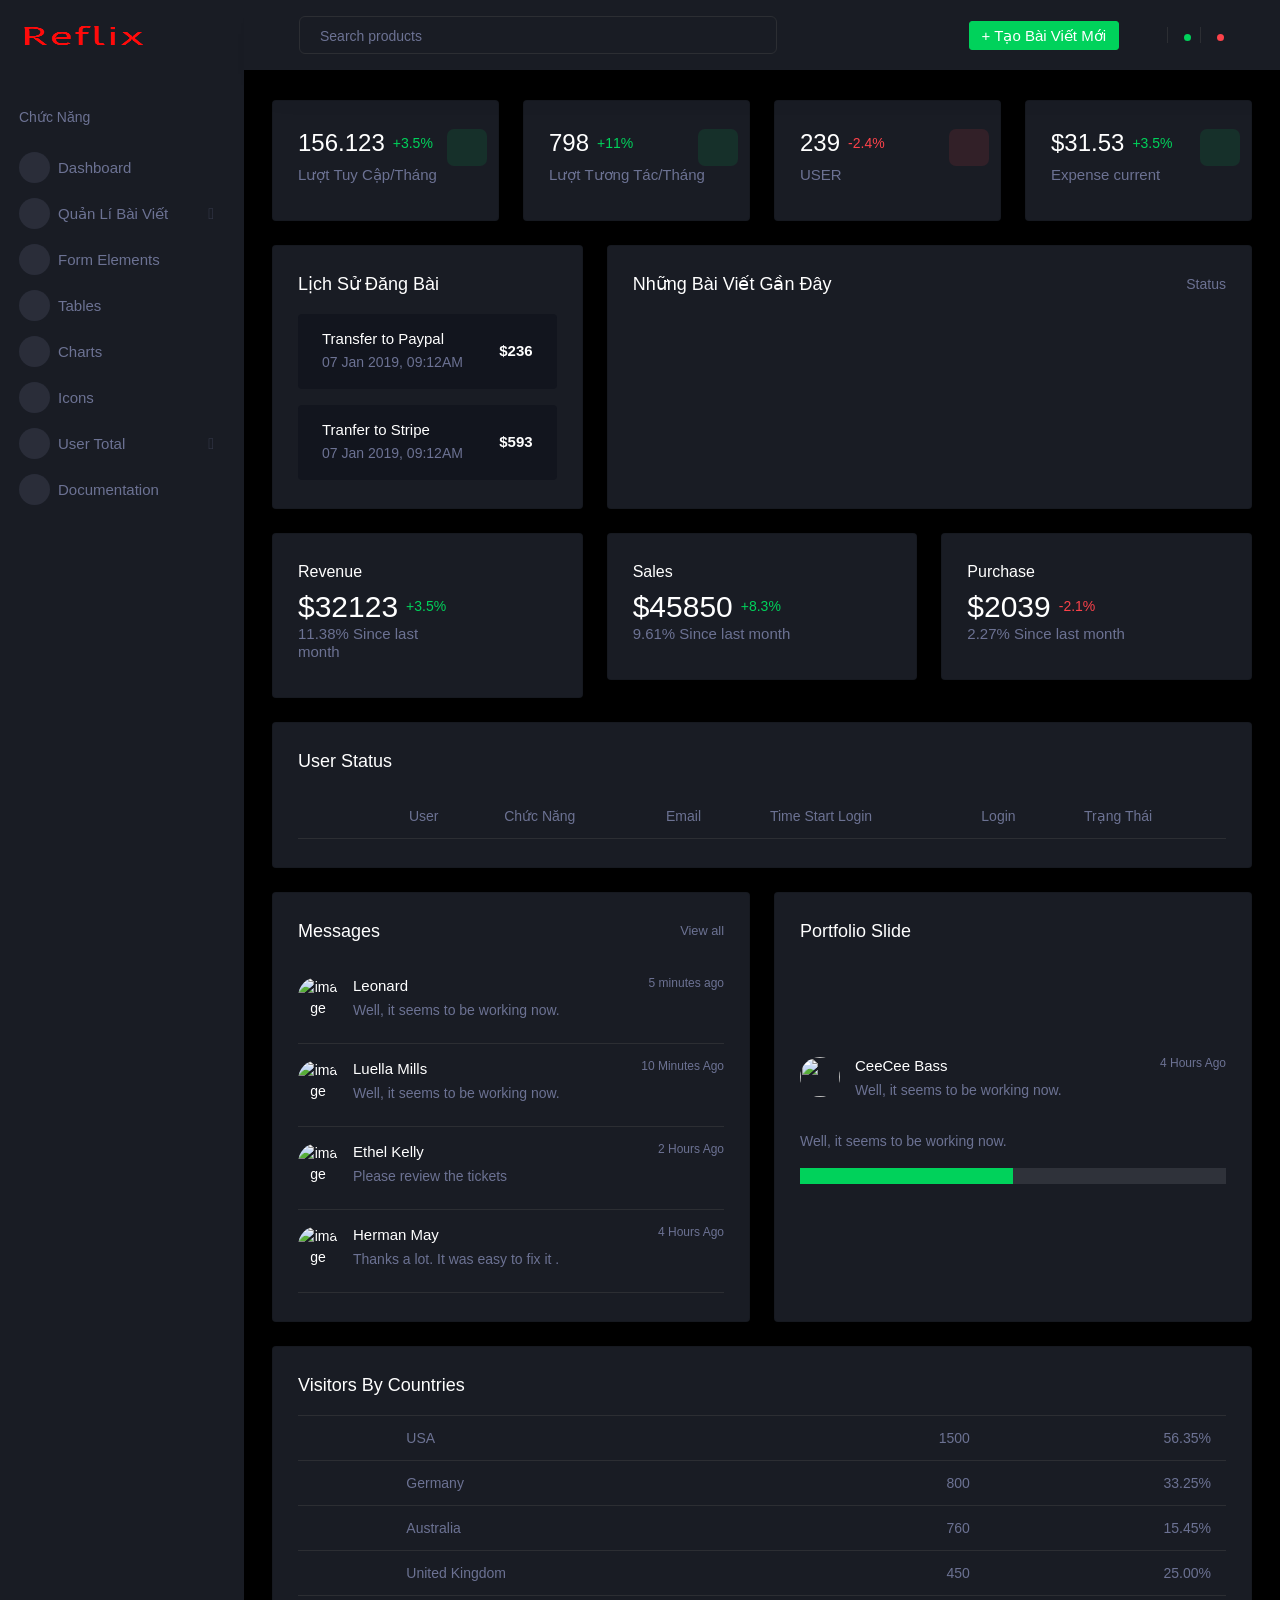
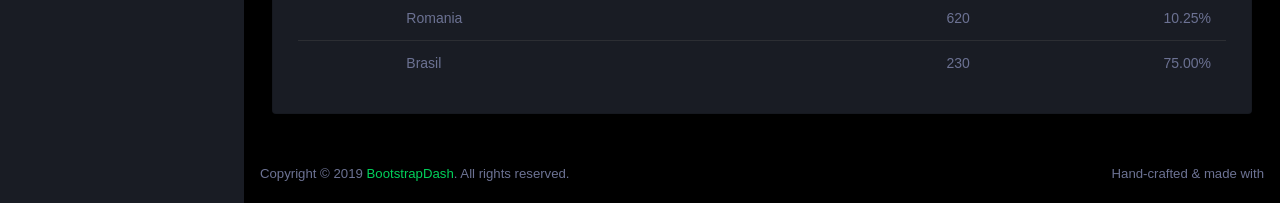
==== Dashbroad/admin/index.html @ 1ff30f7f "admin page" ====
<!DOCTYPE html>
<html lang="en">
  <head>
    <!-- Required meta tags -->
    <meta charset="utf-8">
    <meta name="viewport" content="width=device-width, initial-scale=1, shrink-to-fit=no">
    <title>Reflix Admin</title>
    <!-- plugins:css -->
    <!-- Plugin css for this page -->
    <link rel="stylesheet" href="https://cdnjs.cloudflare.com/ajax/libs/MaterialDesign-Webfont/5.6.55/css/materialdesignicons.min.css"  />
        <!-- CSS only -->
    <link rel="stylesheet" href="https://stackpath.bootstrapcdn.com/bootstrap/4.5.2/css/bootstrap.min.css" >

    <!-- JS, Popper.js, and jQuery -->
    <script src="https://code.jquery.com/jquery-3.5.1.slim.min.js" integrity="sha384-DfXdz2htPH0lsSSs5nCTpuj/zy4C+OGpamoFVy38MVBnE+IbbVYUew+OrCXaRkfj" crossorigin="anonymous"></script>
    <script src="https://cdn.jsdelivr.net/npm/popper.js@1.16.1/dist/umd/popper.min.js" ></script>
    <script src="https://stackpath.bootstrapcdn.com/bootstrap/4.5.2/js/bootstrap.min.js" ></script>
    <link rel="shortcut icon" type="image/png" href="/img/logo/movie-website-2055755-1733976.png">

    <!-- Layout styles -->
    <link rel="stylesheet" href="/Dashbroad/admin/style.css">
    <!-- End layout styles -->
  </head>
  <body>
    <div class="container-scroller">
      <!-- partial:partials/_sidebar.html -->
      <nav class="sidebar sidebar-offcanvas" id="sidebar">
        <div class="sidebar-brand-wrapper d-none d-lg-flex align-items-center justify-content-center fixed-top">
          <a class="sidebar-brand brand-logo" href="index.html"><img src="/img/logo/l.png" alt="logo" /></a>
          <a class="sidebar-brand brand-logo-mini" href="index.html"><img src="assets/images/logo-mini.svg" alt="logo" /></a>
        </div>
        <ul class="nav">
          <li class="nav-item profile">
            <div class="profile-desc">
              <div class="profile-pic">
              </div>
              <a href="#" id="profile-dropdown" data-toggle="dropdown"><i class="mdi mdi-dots-vertical"></i></a>
              <div class="dropdown-menu dropdown-menu-right sidebar-dropdown preview-list" aria-labelledby="profile-dropdown">
                <a href="#" class="dropdown-item preview-item">
                  <div class="preview-thumbnail">
                    <div class="preview-icon bg-dark rounded-circle">
                      <i class="mdi mdi-settings text-primary"></i>
                    </div>
                  </div>
                  <div class="preview-item-content">
                    <p class="preview-subject ellipsis mb-1 text-small">Account settings</p>
                  </div>
                </a>
                <div class="dropdown-divider"></div>
                <a href="#" class="dropdown-item preview-item">
                  <div class="preview-thumbnail">
                    <div class="preview-icon bg-dark rounded-circle">
                      <i class="mdi mdi-onepassword  text-info"></i>
                    </div>
                  </div>
                  <div class="preview-item-content">
                    <p class="preview-subject ellipsis mb-1 text-small">Change Password</p>
                  </div>
                </a>
                <div class="dropdown-divider"></div>
                <a href="#" class="dropdown-item preview-item">
                  <div class="preview-thumbnail">
                    <div class="preview-icon bg-dark rounded-circle">
                      <i class="mdi mdi-calendar-today text-success"></i>
                    </div>
                  </div>
                  <div class="preview-item-content">
                    <p class="preview-subject ellipsis mb-1 text-small">To-do list</p>
                  </div>
                </a>
              </div>
            </div>
          </li>
          <li class="nav-item nav-category">
            <span class="nav-link">Chức Năng</span>
          </li>
          <li class="nav-item menu-items">
            <a class="nav-link" href="index.html">
              <span class="menu-icon">
                <i class="mdi mdi-speedometer"></i>
              </span>
              <span class="menu-title">Dashboard</span>
            </a>
          </li>
          <li class="nav-item menu-items">
            <a class="nav-link" data-toggle="collapse" href="#ui-basic" aria-expanded="false" aria-controls="ui-basic">
              <span class="menu-icon">
                <i class="mdi mdi-playlist-play"></i>
              </span>
              <span class="menu-title">Quản Lí Bài Viết</span>
              <i class="menu-arrow"></i>
            </a>
            <div class="collapse" id="ui-basic">
              <ul class="nav flex-column sub-menu">
                <li class="nav-item"> <a class="nav-link" href="pages/ui-features/buttons.html">Tổng Hợp</a></li>
                <li class="nav-item"> <a class="nav-link" href="pages/ui-features/dropdowns.html">Thêm Bài Viết</a></li>
                <li class="nav-item"> <a class="nav-link" href="pages/ui-features/typography.html">Chỉnh Sửa / Delete</a></li>
              </ul>
            </div>
          </li>
          <li class="nav-item menu-items">
            <a class="nav-link" href="pages/forms/basic_elements.html">
              <span class="menu-icon">
                <i class="mdi mdi-playlist-play"></i>
              </span>
              <span class="menu-title">Form Elements</span>
            </a>
          </li>
          <li class="nav-item menu-items">
            <a class="nav-link" href="pages/tables/basic-table.html">
              <span class="menu-icon">
                <i class="mdi mdi-table-large"></i>
              </span>
              <span class="menu-title">Tables</span>
            </a>
          </li>
          <li class="nav-item menu-items">
            <a class="nav-link" href="pages/charts/chartjs.html">
              <span class="menu-icon">
                <i class="mdi mdi-chart-bar"></i>
              </span>
              <span class="menu-title">Charts</span>
            </a>
          </li>
          <li class="nav-item menu-items">
            <a class="nav-link" href="pages/icons/mdi.html">
              <span class="menu-icon">
                <i class="mdi mdi-contacts"></i>
              </span>
              <span class="menu-title">Icons</span>
            </a>
          </li>
          <li class="nav-item menu-items">
            <a class="nav-link" data-toggle="collapse" href="#auth" aria-expanded="false" aria-controls="auth">
              <span class="menu-icon">
                <i class="mdi mdi-security"></i>
              </span>
              <span class="menu-title">User Total</span>
              <i class="menu-arrow"></i>
            </a>
            <div class="collapse" id="auth">
              <ul class="nav flex-column sub-menu">
                <li class="nav-item"> <a class="nav-link" href="pages/samples/blank-page.html"> Blank Page </a></li>
                <li class="nav-item"> <a class="nav-link" href="pages/samples/error-404.html"> 404 </a></li>
                <li class="nav-item"> <a class="nav-link" href="pages/samples/error-500.html"> 500 </a></li>
                <li class="nav-item"> <a class="nav-link" href="pages/samples/login.html"> Login </a></li>
                <li class="nav-item"> <a class="nav-link" href="pages/samples/register.html"> Register </a></li>
              </ul>
            </div>
          </li>
          <li class="nav-item menu-items">
            <a class="nav-link" href="http://www.bootstrapdash.com/demo/corona-free/jquery/documentation/documentation.html">
              <span class="menu-icon">
                <i class="mdi mdi-file-document-box"></i>
              </span>
              <span class="menu-title">Documentation</span>
            </a>
          </li>
        </ul>
      </nav>
      <!-- partial -->
      <div class="container-fluid page-body-wrapper">
        <!-- partial:partials/_navbar.html -->
        <nav class="navbar p-0 fixed-top d-flex flex-row">
          <div class="navbar-brand-wrapper d-flex d-lg-none align-items-center justify-content-center">
            <a class="navbar-brand brand-logo-mini" href="index.html"><img src="assets/images/logo-mini.svg" alt="logo" /></a>
          </div>
          <div class="navbar-menu-wrapper flex-grow d-flex align-items-stretch">
            <button class="navbar-toggler navbar-toggler align-self-center" type="button" data-toggle="minimize">
              <span class="mdi mdi-menu"></span>
            </button>
            <ul class="navbar-nav w-100">
              <li class="nav-item w-100">
                <form class="nav-link mt-2 mt-md-0 d-none d-lg-flex search">
                  <input type="text" class="form-control" placeholder="Search products">
                </form>
              </li>
            </ul>
            <ul class="navbar-nav navbar-nav-right">
              <li class="nav-item dropdown d-none d-lg-block">
                <a class="nav-link btn btn-success create-new-button" id="createbuttonDropdown" data-toggle="dropdown" aria-expanded="false" href="#">+ Tạo Bài Viết Mới</a>
                <div class="dropdown-menu dropdown-menu-right navbar-dropdown preview-list" aria-labelledby="createbuttonDropdown">
                  <h6 class="p-3 mb-0">Projects</h6>
                  <div class="dropdown-divider"></div>
                  <a class="dropdown-item preview-item">
                    <div class="preview-thumbnail">
                      <div class="preview-icon bg-dark rounded-circle">
                        <i class="mdi mdi-file-outline text-primary"></i>
                      </div>
                    </div>
                    <div class="preview-item-content">
                      <p class="preview-subject ellipsis mb-1">Software Development</p>
                    </div>
                  </a>
                  <div class="dropdown-divider"></div>
                  <a class="dropdown-item preview-item">
                    <div class="preview-thumbnail">
                      <div class="preview-icon bg-dark rounded-circle">
                        <i class="mdi mdi-web text-info"></i>
                      </div>
                    </div>
                    <div class="preview-item-content">
                      <p class="preview-subject ellipsis mb-1">UI Development</p>
                    </div>
                  </a>
                  <div class="dropdown-divider"></div>
                  <a class="dropdown-item preview-item">
                    <div class="preview-thumbnail">
                      <div class="preview-icon bg-dark rounded-circle">
                        <i class="mdi mdi-layers text-danger"></i>
                      </div>
                    </div>
                    <div class="preview-item-content">
                      <p class="preview-subject ellipsis mb-1">Software Testing</p>
                    </div>
                  </a>
                  <div class="dropdown-divider"></div>
                  <p class="p-3 mb-0 text-center">See all projects</p>
                </div>
              </li>
              <li class="nav-item nav-settings d-none d-lg-block">
                <a class="nav-link" href="#">
                  <i class="mdi mdi-view-grid"></i>
                </a>
              </li>
              <li class="nav-item dropdown border-left">
                <a class="nav-link count-indicator dropdown-toggle" id="messageDropdown" href="#" data-toggle="dropdown" aria-expanded="false">
                  <i class="mdi mdi-email"></i>
                  <span class="count bg-success"></span>
                </a>
                <div class="dropdown-menu dropdown-menu-right navbar-dropdown preview-list" aria-labelledby="messageDropdown">
                  <h6 class="p-3 mb-0">Messages</h6>
                  <div class="dropdown-divider"></div>
                  <a class="dropdown-item preview-item">
                    <div class="preview-thumbnail">
                      <img src="assets/images/faces/face4.jpg" alt="image" class="rounded-circle profile-pic">
                    </div>
                    <div class="preview-item-content">
                      <p class="preview-subject ellipsis mb-1">Mark send you a message</p>
                      <p class="text-muted mb-0"> 1 Minutes ago </p>
                    </div>
                  </a>
                  <div class="dropdown-divider"></div>
                  <a class="dropdown-item preview-item">
                    <div class="preview-thumbnail">
                      <img src="assets/images/faces/face2.jpg" alt="image" class="rounded-circle profile-pic">
                    </div>
                    <div class="preview-item-content">
                      <p class="preview-subject ellipsis mb-1">Cregh send you a message</p>
                      <p class="text-muted mb-0"> 15 Minutes ago </p>
                    </div>
                  </a>
                  <div class="dropdown-divider"></div>
                  <a class="dropdown-item preview-item">
                    <div class="preview-thumbnail">
                      <img src="assets/images/faces/face3.jpg" alt="image" class="rounded-circle profile-pic">
                    </div>
                    <div class="preview-item-content">
                      <p class="preview-subject ellipsis mb-1">Profile picture updated</p>
                      <p class="text-muted mb-0"> 18 Minutes ago </p>
                    </div>
                  </a>
                  <div class="dropdown-divider"></div>
                  <p class="p-3 mb-0 text-center">4 new messages</p>
                </div>
              </li>
              <li class="nav-item dropdown border-left">
                <a class="nav-link count-indicator dropdown-toggle" id="notificationDropdown" href="#" data-toggle="dropdown">
                  <i class="mdi mdi-bell"></i>
                  <span class="count bg-danger"></span>
                </a>
                <div class="dropdown-menu dropdown-menu-right navbar-dropdown preview-list" aria-labelledby="notificationDropdown">
                  <h6 class="p-3 mb-0">Notifications</h6>
                  <div class="dropdown-divider"></div>
                  <a class="dropdown-item preview-item">
                    <div class="preview-thumbnail">
                      <div class="preview-icon bg-dark rounded-circle">
                        <i class="mdi mdi-calendar text-success"></i>
                      </div>
                    </div>
                    <div class="preview-item-content">
                      <p class="preview-subject mb-1">Event today</p>
                      <p class="text-muted ellipsis mb-0"> Just a reminder that you have an event today </p>
                    </div>
                  </a>
                  <div class="dropdown-divider"></div>
                  <a class="dropdown-item preview-item">
                    <div class="preview-thumbnail">
                      <div class="preview-icon bg-dark rounded-circle">
                        <i class="mdi mdi-settings text-danger"></i>
                      </div>
                    </div>
                    <div class="preview-item-content">
                      <p class="preview-subject mb-1">Settings</p>
                      <p class="text-muted ellipsis mb-0"> Update dashboard </p>
                    </div>
                  </a>
                  <div class="dropdown-divider"></div>
                  <a class="dropdown-item preview-item">
                    <div class="preview-thumbnail">
                      <div class="preview-icon bg-dark rounded-circle">
                        <i class="mdi mdi-link-variant text-warning"></i>
                      </div>
                    </div>
                    <div class="preview-item-content">
                      <p class="preview-subject mb-1">Launch Admin</p>
                      <p class="text-muted ellipsis mb-0"> New admin wow! </p>
                    </div>
                  </a>
                  <div class="dropdown-divider"></div>
                  <p class="p-3 mb-0 text-center">See all notifications</p>
                </div>
              </li>
              <li class="nav-item dropdown">
                <a class="nav-link" id="profileDropdown" href="#" data-toggle="dropdown">
                  
                </a>
                <div class="dropdown-menu dropdown-menu-right navbar-dropdown preview-list" aria-labelledby="profileDropdown">
                  <h6 class="p-3 mb-0">Profile</h6>
                  <div class="dropdown-divider"></div>
                  <a class="dropdown-item preview-item">
                    <div class="preview-thumbnail">
                      <div class="preview-icon bg-dark rounded-circle">
                        <i class="mdi mdi-settings text-success"></i>
                      </div>
                    </div>
                    <div class="preview-item-content">
                      <p class="preview-subject mb-1">Settings</p>
                    </div>
                  </a>
                  <div class="dropdown-divider"></div>
                  <a class="dropdown-item preview-item">
                    <div class="preview-thumbnail">
                      <div class="preview-icon bg-dark rounded-circle">
                        <i class="mdi mdi-logout text-danger"></i>
                      </div>
                    </div>
                    <div class="preview-item-content">
                      <p class="preview-subject mb-1">Log out</p>
                    </div>
                  </a>
                  <div class="dropdown-divider"></div>
                  <p class="p-3 mb-0 text-center">Advanced settings</p>
                </div>
              </li>
            </ul>
            <button class="navbar-toggler navbar-toggler-right d-lg-none align-self-center" type="button" data-toggle="offcanvas">
              <span class="mdi mdi-format-line-spacing"></span>
            </button>
          </div>
        </nav>
        <!-- partial -->
        <div class="main-panel">
          <div class="content-wrapper">
            <div class="row">
              <div class="col-xl-3 col-sm-6 grid-margin stretch-card">
                <div class="card">
                  <div class="card-body">
                    <div class="row">
                      <div class="col-9">
                        <div class="d-flex align-items-center align-self-start">
                          <h3 class="mb-0">156.123</h3>
                          <p class="text-success ml-2 mb-0 font-weight-medium">+3.5%</p>
                        </div>
                      </div>
                      <div class="col-3">
                        <div class="icon icon-box-success ">
                          <span class="mdi mdi-arrow-top-right icon-item"></span>
                        </div>
                      </div>
                    </div>
                    <h6 class="text-muted font-weight-normal">Lượt Tuy Cập/Tháng</h6>
                  </div>
                </div>
              </div>
              <div class="col-xl-3 col-sm-6 grid-margin stretch-card">
                <div class="card">
                  <div class="card-body">
                    <div class="row">
                      <div class="col-9">
                        <div class="d-flex align-items-center align-self-start">
                          <h3 class="mb-0">798</h3>
                          <p class="text-success ml-2 mb-0 font-weight-medium">+11%</p>
                        </div>
                      </div>
                      <div class="col-3">
                        <div class="icon icon-box-success">
                          <span class="mdi mdi-arrow-top-right icon-item"></span>
                        </div>
                      </div>
                    </div>
                    <h6 class="text-muted font-weight-normal">Lượt Tương Tác/Tháng</h6>
                  </div>
                </div>
              </div>
              <div class="col-xl-3 col-sm-6 grid-margin stretch-card">
                <div class="card">
                  <div class="card-body">
                    <div class="row">
                      <div class="col-9">
                        <div class="d-flex align-items-center align-self-start">
                          <h3 class="mb-0">239</h3>
                          <p class="text-danger ml-2 mb-0 font-weight-medium">-2.4%</p>
                        </div>
                      </div>
                      <div class="col-3">
                        <div class="icon icon-box-danger">
                          <span class="mdi mdi-arrow-bottom-left icon-item"></span>
                        </div>
                      </div>
                    </div>
                    <h6 class="text-muted font-weight-normal">USER</h6>
                  </div>
                </div>
              </div>
              <div class="col-xl-3 col-sm-6 grid-margin stretch-card">
                <div class="card">
                  <div class="card-body">
                    <div class="row">
                      <div class="col-9">
                        <div class="d-flex align-items-center align-self-start">
                          <h3 class="mb-0">$31.53</h3>
                          <p class="text-success ml-2 mb-0 font-weight-medium">+3.5%</p>
                        </div>
                      </div>
                      <div class="col-3">
                        <div class="icon icon-box-success ">
                          <span class="mdi mdi-arrow-top-right icon-item"></span>
                        </div>
                      </div>
                    </div>
                    <h6 class="text-muted font-weight-normal">Expense current</h6>
                  </div>
                </div>
              </div>
            </div>
            <div class="row">
              <div class="col-md-4 grid-margin stretch-card">
                <div class="card">
                  <div class="card-body">
                    <h4 class="card-title">Lịch Sử Đăng Bài</h4>
                    <div class="bg-gray-dark d-flex d-md-block d-xl-flex flex-row py-3 px-4 px-md-3 px-xl-4 rounded mt-3">
                      <div class="text-md-center text-xl-left">
                        <h6 class="mb-1">Transfer to Paypal</h6>
                        <p class="text-muted mb-0">07 Jan 2019, 09:12AM</p>
                      </div>
                      <div class="align-self-center flex-grow text-right text-md-center text-xl-right py-md-2 py-xl-0">
                        <h6 class="font-weight-bold mb-0">$236</h6>
                      </div>
                    </div>
                    <div class="bg-gray-dark d-flex d-md-block d-xl-flex flex-row py-3 px-4 px-md-3 px-xl-4 rounded mt-3">
                      <div class="text-md-center text-xl-left">
                        <h6 class="mb-1">Tranfer to Stripe</h6>
                        <p class="text-muted mb-0">07 Jan 2019, 09:12AM</p>
                      </div>
                      <div class="align-self-center flex-grow text-right text-md-center text-xl-right py-md-2 py-xl-0">
                        <h6 class="font-weight-bold mb-0">$593</h6>
                      </div>
                    </div>
                  </div>
                </div>
              </div>
              <div class="col-md-8 grid-margin stretch-card">
                <div class="card">
                  <div class="card-body">
                    <div class="d-flex flex-row justify-content-between">
                      <h4 class="card-title mb-1">Những Bài Viết Gần Đây</h4>
                      <p class="text-muted mb-1">Status</p>
                    </div>
                    <div class="row">
                      <div class="col-12">
                        <div class="preview-list" id="list">
                        </div>
                      </div>
                    </div>
                  </div>
                </div>
              </div>
            </div>
            <div class="row">
              <div class="col-sm-4 grid-margin">
                <div class="card">
                  <div class="card-body">
                    <h5>Revenue</h5>
                    <div class="row">
                      <div class="col-8 col-sm-12 col-xl-8 my-auto">
                        <div class="d-flex d-sm-block d-md-flex align-items-center">
                          <h2 class="mb-0">$32123</h2>
                          <p class="text-success ml-2 mb-0 font-weight-medium">+3.5%</p>
                        </div>
                        <h6 class="text-muted font-weight-normal">11.38% Since last month</h6>
                      </div>
                      <div class="col-4 col-sm-12 col-xl-4 text-center text-xl-right">
                        <i class="icon-lg mdi mdi-codepen text-primary ml-auto"></i>
                      </div>
                    </div>
                  </div>
                </div>
              </div>
              <div class="col-sm-4 grid-margin">
                <div class="card">
                  <div class="card-body">
                    <h5>Sales</h5>
                    <div class="row">
                      <div class="col-8 col-sm-12 col-xl-8 my-auto">
                        <div class="d-flex d-sm-block d-md-flex align-items-center">
                          <h2 class="mb-0">$45850</h2>
                          <p class="text-success ml-2 mb-0 font-weight-medium">+8.3%</p>
                        </div>
                        <h6 class="text-muted font-weight-normal"> 9.61% Since last month</h6>
                      </div>
                      <div class="col-4 col-sm-12 col-xl-4 text-center text-xl-right">
                        <i class="icon-lg mdi mdi-wallet-travel text-danger ml-auto"></i>
                      </div>
                    </div>
                  </div>
                </div>
              </div>
              <div class="col-sm-4 grid-margin">
                <div class="card">
                  <div class="card-body">
                    <h5>Purchase</h5>
                    <div class="row">
                      <div class="col-8 col-sm-12 col-xl-8 my-auto">
                        <div class="d-flex d-sm-block d-md-flex align-items-center">
                          <h2 class="mb-0">$2039</h2>
                          <p class="text-danger ml-2 mb-0 font-weight-medium">-2.1% </p>
                        </div>
                        <h6 class="text-muted font-weight-normal">2.27% Since last month</h6>
                      </div>
                      <div class="col-4 col-sm-12 col-xl-4 text-center text-xl-right">
                        <i class="icon-lg mdi mdi-monitor text-success ml-auto"></i>
                      </div>
                    </div>
                  </div>
                </div>
              </div>
            </div>
            <div class="row ">
              <div class="col-12 grid-margin">
                <div class="card">
                  <div class="card-body">
                    <h4 class="card-title">User Status</h4>
                    <div class="table-responsive">
                      <table class="table">
                        <thead>
                          <tr>
                            <th>
                              <div class="form-check form-check-muted m-0">
                                <label class="form-check-label">
                                  <input type="checkbox" class="form-check-input">
                                </label>
                              </div>
                            </th>
                            <th> User </th>
                            <th> Chức Năng </th>
                            <th>Email</th>
                            <th>Time Start Login</th>
                            <th>Login</th>
                            <th>Trạng Thái</th>
                          </tr>
                        </thead>
                        <tbody class="status">
                        </tbody>
                      </table>
                    </div>
                  </div>
                </div>
              </div>
            </div>
            <div class="row">
              <div class="col-md-6 col-xl-6 grid-margin stretch-card">
                <div class="card">
                  <div class="card-body">
                    <div class="d-flex flex-row justify-content-between">
                      <h4 class="card-title">Messages</h4>
                      <p class="text-muted mb-1 small">View all</p>
                    </div>
                    <div class="preview-list">
                      <div class="preview-item border-bottom">
                        <div class="preview-thumbnail">
                          <img src="assets/images/faces/face6.jpg" alt="image" class="rounded-circle" />
                        </div>
                        <div class="preview-item-content d-flex flex-grow">
                          <div class="flex-grow">
                            <div class="d-flex d-md-block d-xl-flex justify-content-between">
                              <h6 class="preview-subject">Leonard</h6>
                              <p class="text-muted text-small">5 minutes ago</p>
                            </div>
                            <p class="text-muted">Well, it seems to be working now.</p>
                          </div>
                        </div>
                      </div>
                      <div class="preview-item border-bottom">
                        <div class="preview-thumbnail">
                          <img src="assets/images/faces/face8.jpg" alt="image" class="rounded-circle" />
                        </div>
                        <div class="preview-item-content d-flex flex-grow">
                          <div class="flex-grow">
                            <div class="d-flex d-md-block d-xl-flex justify-content-between">
                              <h6 class="preview-subject">Luella Mills</h6>
                              <p class="text-muted text-small">10 Minutes Ago</p>
                            </div>
                            <p class="text-muted">Well, it seems to be working now.</p>
                          </div>
                        </div>
                      </div>
                      <div class="preview-item border-bottom">
                        <div class="preview-thumbnail">
                          <img src="assets/images/faces/face9.jpg" alt="image" class="rounded-circle" />
                        </div>
                        <div class="preview-item-content d-flex flex-grow">
                          <div class="flex-grow">
                            <div class="d-flex d-md-block d-xl-flex justify-content-between">
                              <h6 class="preview-subject">Ethel Kelly</h6>
                              <p class="text-muted text-small">2 Hours Ago</p>
                            </div>
                            <p class="text-muted">Please review the tickets</p>
                          </div>
                        </div>
                      </div>
                      <div class="preview-item border-bottom">
                        <div class="preview-thumbnail">
                          <img src="assets/images/faces/face11.jpg" alt="image" class="rounded-circle" />
                        </div>
                        <div class="preview-item-content d-flex flex-grow">
                          <div class="flex-grow">
                            <div class="d-flex d-md-block d-xl-flex justify-content-between">
                              <h6 class="preview-subject">Herman May</h6>
                              <p class="text-muted text-small">4 Hours Ago</p>
                            </div>
                            <p class="text-muted">Thanks a lot. It was easy to fix it .</p>
                          </div>
                        </div>
                      </div>
                    </div>
                  </div>
                </div>
              </div>
              <div class="col-md-6 col-xl-6 grid-margin stretch-card">
                <div class="card">
                  <div class="card-body">
                    <h4 class="card-title">Portfolio Slide</h4>
                    <div class="owl-carousel owl-theme full-width owl-carousel-dash portfolio-carousel" id="owl-carousel-basic">
                      <div class="item">
                        <img src="assets/images/dashboard/Rectangle.jpg" alt="">
                      </div>
                      <div class="item">
                        <img src="assets/images/dashboard/Img_5.jpg" alt="">
                      </div>
                      <div class="item">
                        <img src="assets/images/dashboard/img_6.jpg" alt="">
                      </div>
                    </div>
                    <div class="d-flex py-4">
                      <div class="preview-list w-100">
                        <div class="preview-item p-0">
                          <div class="preview-thumbnail">
                            <img src="assets/images/faces/face12.jpg" class="rounded-circle" alt="">
                          </div>
                          <div class="preview-item-content d-flex flex-grow">
                            <div class="flex-grow">
                              <div class="d-flex d-md-block d-xl-flex justify-content-between">
                                <h6 class="preview-subject">CeeCee Bass</h6>
                                <p class="text-muted text-small">4 Hours Ago</p>
                              </div>
                              <p class="text-muted">Well, it seems to be working now.</p>
                            </div>
                          </div>
                        </div>
                      </div>
                    </div>
                    <p class="text-muted">Well, it seems to be working now. </p>
                    <div class="progress progress-md portfolio-progress">
                      <div class="progress-bar bg-success" role="progressbar" style="width: 50%" aria-valuenow="25" aria-valuemin="0" aria-valuemax="100"></div>
                    </div>
                  </div>
                </div>
              </div>
             
            </div>
            <div class="row">
              <div class="col-12">
                <div class="card">
                  <div class="card-body">
                    <h4 class="card-title">Visitors by Countries</h4>
                    <div class="row">
                      <div class="col-md-12">
                        <div class="table-responsive">
                          <table class="table">
                            <tbody>
                              <tr>
                                <td>
                                  <i class="flag-icon flag-icon-us"></i>
                                </td>
                                <td>USA</td>
                                <td class="text-right"> 1500 </td>
                                <td class="text-right font-weight-medium"> 56.35% </td>
                              </tr>
                              <tr>
                                <td>
                                  <i class="flag-icon flag-icon-de"></i>
                                </td>
                                <td>Germany</td>
                                <td class="text-right"> 800 </td>
                                <td class="text-right font-weight-medium"> 33.25% </td>
                              </tr>
                              <tr>
                                <td>
                                  <i class="flag-icon flag-icon-au"></i>
                                </td>
                                <td>Australia</td>
                                <td class="text-right"> 760 </td>
                                <td class="text-right font-weight-medium"> 15.45% </td>
                              </tr>
                              <tr>
                                <td>
                                  <i class="flag-icon flag-icon-gb"></i>
                                </td>
                                <td>United Kingdom</td>
                                <td class="text-right"> 450 </td>
                                <td class="text-right font-weight-medium"> 25.00% </td>
                              </tr>
                              <tr>
                                <td>
                                  <i class="flag-icon flag-icon-ro"></i>
                                </td>
                                <td>Romania</td>
                                <td class="text-right"> 620 </td>
                                <td class="text-right font-weight-medium"> 10.25% </td>
                              </tr>
                              <tr>
                                <td>
                                  <i class="flag-icon flag-icon-br"></i>
                                </td>
                                <td>Brasil</td>
                                <td class="text-right"> 230 </td>
                                <td class="text-right font-weight-medium"> 75.00% </td>
                              </tr>
                            </tbody>
                          </table>
                        </div>
                      </div>

                    </div>
                  </div>
                </div>
              </div>
            </div>
          </div>
          <!-- content-wrapper ends -->
          <!-- partial:partials/_footer.html -->
          <footer class="footer">
            <div class="d-sm-flex justify-content-center justify-content-sm-between">
              <span class="text-muted text-center text-sm-left d-block d-sm-inline-block">Copyright © 2019 <a href="https://www.bootstrapdash.com/" target="_blank">BootstrapDash</a>. All rights reserved.</span>
              <span class="text-muted float-none float-sm-right d-block mt-1 mt-sm-0 text-center">Hand-crafted & made with <i class="mdi mdi-heart text-danger"></i></span>
            </div>
          </footer>
          <!-- partial -->
        </div>
        <!-- main-panel ends -->
      </div>
      <!-- page-body-wrapper ends -->
    </div>
<!-- The core Firebase JS SDK is always required and must be listed first -->
<script src="https://www.gstatic.com/firebasejs/7.21.0/firebase-app.js"></script>
<script src="https://www.gstatic.com/firebasejs/7.21.0/firebase-firestore.js"></script>



<!-- TODO: Add SDKs for Firebase products that you want to use
     https://firebase.google.com/docs/web/setup#available-libraries -->

<script>
  // Your web app's Firebase configuration
  var firebaseConfig = {
    apiKey: "AIzaSyAfXXO4D5G2hqSK0mQOKMYcSjoNod9MLPE",
    authDomain: "reflixproject.firebaseapp.com",
    databaseURL: "https://reflixproject.firebaseio.com",
    projectId: "reflixproject",
    storageBucket: "reflixproject.appspot.com",
    messagingSenderId: "361220077013",
    appId: "1:361220077013:web:610e37a3edf8c96a33395c"
  };
  // Initialize Firebase
  firebase.initializeApp(firebaseConfig);
 // get status user information


let statusUser = document.querySelector(".status");

async function getUser(){
let respon = await firebase.firestore().collection("status").onSnapshot((querySnapShot) => {
  var secondsTime = document.querySelector(".seconds-time");
  for ( let doc of querySnapShot.docs){
    if(!doc.data()){
      return;
    }
    const dateTime = document.querySelector(".date-time");
  

    let member = doc.data().admin == "true" ? `ADMIN` : `MEMBER`
    statusUser.innerHTML += /*html*/`
                            <tr>
                            <td>
                              <div class="form-check form-check-muted m-0">
                                <label class="form-check-label">
                                  <input type="checkbox" class="form-check-input">
                                </label>
                              </div>
                            </td>
                            <td>
                              <img src="${doc.data().avatar}" alt="image" />
                              <span class="pl-2">${doc.data().name}</span>  
                            </td>
                            <td>${member}</td>
                            <td>${doc.data().user}</td>
                            <td class="date-time">20/5</td>
                            <td class="seconds-time">${runTime(doc.data().time.seconds)}</td>
                            <td>
                              <div class="badge badge-outline-success">Đang Truy Cập</div>
                            </td>
                          </tr>`;
  }
});
function runTime(timeTotal){
      let seconds = Math.floor(((Date.now() / 1000) - timeTotal) % 60);
      let minutes = Math.floor(seconds / 60);
      let hour = Math.floor(minutes / 60);
      let days = minutes / 60 % 24;
      return seconds;
    }
    runTime()
 setInterval(runTime,1000);
} 
getUser()
</script>
<script src="app.js"></script>
  </body>
</html>
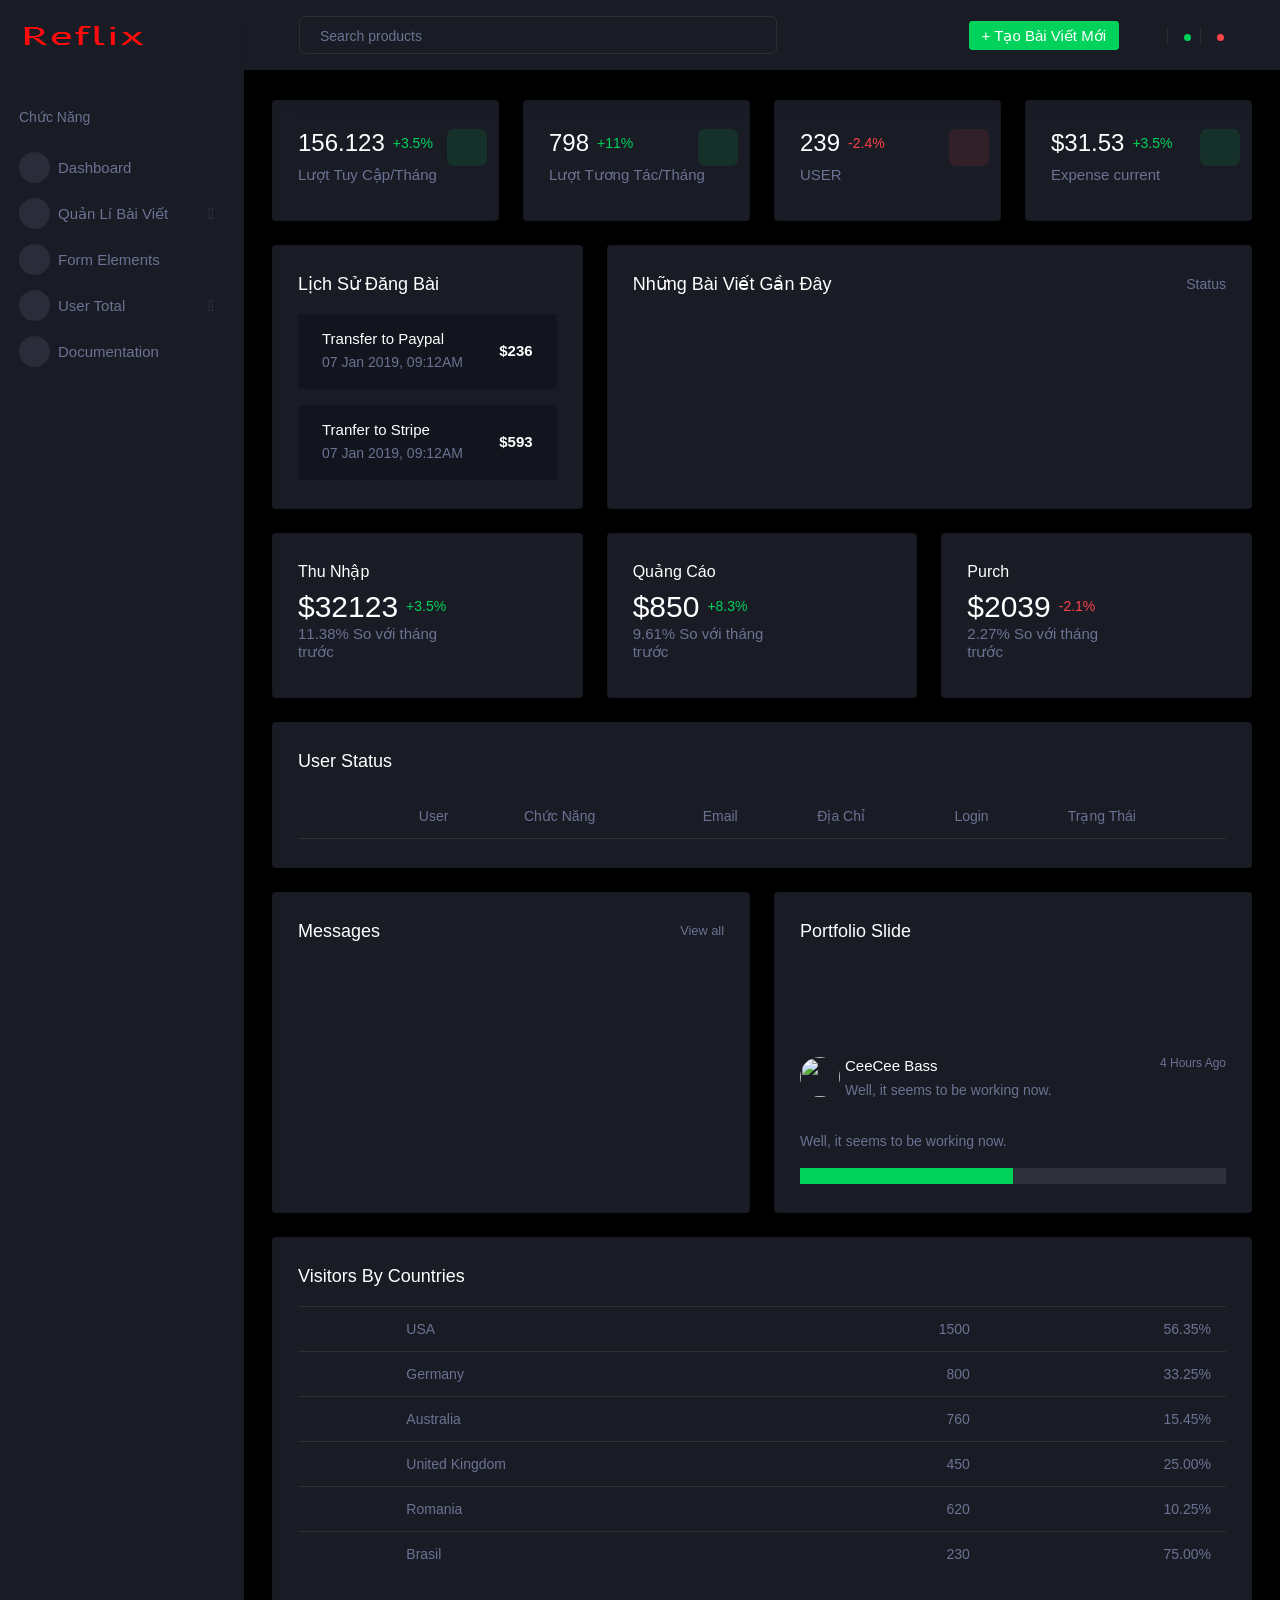
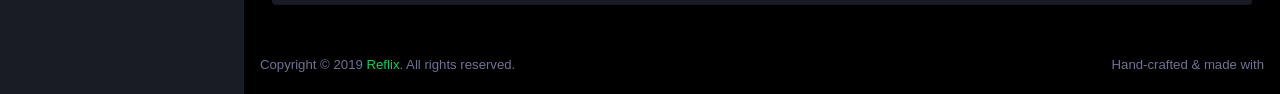
==== commit 8e5ae32b: "thang__demo" ====
--- a/Dashbroad/admin/index.html
+++ b/Dashbroad/admin/index.html
@@ -92,42 +92,18 @@
             </a>
             <div class="collapse" id="ui-basic">
               <ul class="nav flex-column sub-menu">
-                <li class="nav-item"> <a class="nav-link" href="pages/ui-features/buttons.html">Tổng Hợp</a></li>
-                <li class="nav-item"> <a class="nav-link" href="pages/ui-features/dropdowns.html">Thêm Bài Viết</a></li>
-                <li class="nav-item"> <a class="nav-link" href="pages/ui-features/typography.html">Chỉnh Sửa / Delete</a></li>
+                <li class="nav-item"> <a class="nav-link" href="/Dashbroad/admin/totalReview.html">Tổng Hợp</a></li>
+                <li class="nav-item"> <a class="nav-link" href="/Dashbroad/admin/newReview.html">Thêm Bài Viết</a></li>
+                <li class="nav-item"> <a class="nav-link" href="#">Chỉnh Sửa / Delete</a></li>
               </ul>
             </div>
           </li>
           <li class="nav-item menu-items">
-            <a class="nav-link" href="pages/forms/basic_elements.html">
+            <a class="nav-link" href="#">
               <span class="menu-icon">
                 <i class="mdi mdi-playlist-play"></i>
               </span>
               <span class="menu-title">Form Elements</span>
-            </a>
-          </li>
-          <li class="nav-item menu-items">
-            <a class="nav-link" href="pages/tables/basic-table.html">
-              <span class="menu-icon">
-                <i class="mdi mdi-table-large"></i>
-              </span>
-              <span class="menu-title">Tables</span>
-            </a>
-          </li>
-          <li class="nav-item menu-items">
-            <a class="nav-link" href="pages/charts/chartjs.html">
-              <span class="menu-icon">
-                <i class="mdi mdi-chart-bar"></i>
-              </span>
-              <span class="menu-title">Charts</span>
-            </a>
-          </li>
-          <li class="nav-item menu-items">
-            <a class="nav-link" href="pages/icons/mdi.html">
-              <span class="menu-icon">
-                <i class="mdi mdi-contacts"></i>
-              </span>
-              <span class="menu-title">Icons</span>
             </a>
           </li>
           <li class="nav-item menu-items">
@@ -180,7 +156,7 @@
               <li class="nav-item dropdown d-none d-lg-block">
                 <a class="nav-link btn btn-success create-new-button" id="createbuttonDropdown" data-toggle="dropdown" aria-expanded="false" href="#">+ Tạo Bài Viết Mới</a>
                 <div class="dropdown-menu dropdown-menu-right navbar-dropdown preview-list" aria-labelledby="createbuttonDropdown">
-                  <h6 class="p-3 mb-0">Projects</h6>
+                  <h6 class="p-3 mb-0">Tạo Mới</h6>
                   <div class="dropdown-divider"></div>
                   <a class="dropdown-item preview-item">
                     <div class="preview-thumbnail">
@@ -188,8 +164,8 @@
                         <i class="mdi mdi-file-outline text-primary"></i>
                       </div>
                     </div>
-                    <div class="preview-item-content">
-                      <p class="preview-subject ellipsis mb-1">Software Development</p>
+                    <div class="preview-item-content" onclick="rederect(this)">
+                      <p class="preview-subject ellipsis mb-1" >Bài Viết Review</p>
                     </div>
                   </a>
                   <div class="dropdown-divider"></div>
@@ -200,7 +176,7 @@
                       </div>
                     </div>
                     <div class="preview-item-content">
-                      <p class="preview-subject ellipsis mb-1">UI Development</p>
+                      <p class="preview-subject ellipsis mb-1">Bài Viết Trailer</p>
                     </div>
                   </a>
                   <div class="dropdown-divider"></div>
@@ -211,7 +187,7 @@
                       </div>
                     </div>
                     <div class="preview-item-content">
-                      <p class="preview-subject ellipsis mb-1">Software Testing</p>
+                      <p class="preview-subject ellipsis mb-1">Thêm Ảnh Slide</p>
                     </div>
                   </a>
                   <div class="dropdown-divider"></div>
@@ -481,14 +457,14 @@
               <div class="col-sm-4 grid-margin">
                 <div class="card">
                   <div class="card-body">
-                    <h5>Revenue</h5>
+                    <h5>Thu Nhập</h5>
                     <div class="row">
                       <div class="col-8 col-sm-12 col-xl-8 my-auto">
                         <div class="d-flex d-sm-block d-md-flex align-items-center">
                           <h2 class="mb-0">$32123</h2>
                           <p class="text-success ml-2 mb-0 font-weight-medium">+3.5%</p>
                         </div>
-                        <h6 class="text-muted font-weight-normal">11.38% Since last month</h6>
+                        <h6 class="text-muted font-weight-normal">11.38% So với tháng trước</h6>
                       </div>
                       <div class="col-4 col-sm-12 col-xl-4 text-center text-xl-right">
                         <i class="icon-lg mdi mdi-codepen text-primary ml-auto"></i>
@@ -500,14 +476,14 @@
               <div class="col-sm-4 grid-margin">
                 <div class="card">
                   <div class="card-body">
-                    <h5>Sales</h5>
+                    <h5>Quảng Cáo</h5>
                     <div class="row">
                       <div class="col-8 col-sm-12 col-xl-8 my-auto">
                         <div class="d-flex d-sm-block d-md-flex align-items-center">
-                          <h2 class="mb-0">$45850</h2>
+                          <h2 class="mb-0">$850</h2>
                           <p class="text-success ml-2 mb-0 font-weight-medium">+8.3%</p>
                         </div>
-                        <h6 class="text-muted font-weight-normal"> 9.61% Since last month</h6>
+                        <h6 class="text-muted font-weight-normal"> 9.61% So với tháng trước</h6>
                       </div>
                       <div class="col-4 col-sm-12 col-xl-4 text-center text-xl-right">
                         <i class="icon-lg mdi mdi-wallet-travel text-danger ml-auto"></i>
@@ -519,14 +495,14 @@
               <div class="col-sm-4 grid-margin">
                 <div class="card">
                   <div class="card-body">
-                    <h5>Purchase</h5>
+                    <h5>Purch</h5>
                     <div class="row">
                       <div class="col-8 col-sm-12 col-xl-8 my-auto">
                         <div class="d-flex d-sm-block d-md-flex align-items-center">
                           <h2 class="mb-0">$2039</h2>
                           <p class="text-danger ml-2 mb-0 font-weight-medium">-2.1% </p>
                         </div>
-                        <h6 class="text-muted font-weight-normal">2.27% Since last month</h6>
+                        <h6 class="text-muted font-weight-normal">2.27% So với tháng trước</h6>
                       </div>
                       <div class="col-4 col-sm-12 col-xl-4 text-center text-xl-right">
                         <i class="icon-lg mdi mdi-monitor text-success ml-auto"></i>
@@ -555,7 +531,7 @@
                             <th> User </th>
                             <th> Chức Năng </th>
                             <th>Email</th>
-                            <th>Time Start Login</th>
+                            <th>Địa Chỉ</th>
                             <th>Login</th>
                             <th>Trạng Thái</th>
                           </tr>
@@ -576,63 +552,8 @@
                       <h4 class="card-title">Messages</h4>
                       <p class="text-muted mb-1 small">View all</p>
                     </div>
-                    <div class="preview-list">
-                      <div class="preview-item border-bottom">
-                        <div class="preview-thumbnail">
-                          <img src="assets/images/faces/face6.jpg" alt="image" class="rounded-circle" />
-                        </div>
-                        <div class="preview-item-content d-flex flex-grow">
-                          <div class="flex-grow">
-                            <div class="d-flex d-md-block d-xl-flex justify-content-between">
-                              <h6 class="preview-subject">Leonard</h6>
-                              <p class="text-muted text-small">5 minutes ago</p>
-                            </div>
-                            <p class="text-muted">Well, it seems to be working now.</p>
-                          </div>
-                        </div>
-                      </div>
-                      <div class="preview-item border-bottom">
-                        <div class="preview-thumbnail">
-                          <img src="assets/images/faces/face8.jpg" alt="image" class="rounded-circle" />
-                        </div>
-                        <div class="preview-item-content d-flex flex-grow">
-                          <div class="flex-grow">
-                            <div class="d-flex d-md-block d-xl-flex justify-content-between">
-                              <h6 class="preview-subject">Luella Mills</h6>
-                              <p class="text-muted text-small">10 Minutes Ago</p>
-                            </div>
-                            <p class="text-muted">Well, it seems to be working now.</p>
-                          </div>
-                        </div>
-                      </div>
-                      <div class="preview-item border-bottom">
-                        <div class="preview-thumbnail">
-                          <img src="assets/images/faces/face9.jpg" alt="image" class="rounded-circle" />
-                        </div>
-                        <div class="preview-item-content d-flex flex-grow">
-                          <div class="flex-grow">
-                            <div class="d-flex d-md-block d-xl-flex justify-content-between">
-                              <h6 class="preview-subject">Ethel Kelly</h6>
-                              <p class="text-muted text-small">2 Hours Ago</p>
-                            </div>
-                            <p class="text-muted">Please review the tickets</p>
-                          </div>
-                        </div>
-                      </div>
-                      <div class="preview-item border-bottom">
-                        <div class="preview-thumbnail">
-                          <img src="assets/images/faces/face11.jpg" alt="image" class="rounded-circle" />
-                        </div>
-                        <div class="preview-item-content d-flex flex-grow">
-                          <div class="flex-grow">
-                            <div class="d-flex d-md-block d-xl-flex justify-content-between">
-                              <h6 class="preview-subject">Herman May</h6>
-                              <p class="text-muted text-small">4 Hours Ago</p>
-                            </div>
-                            <p class="text-muted">Thanks a lot. It was easy to fix it .</p>
-                          </div>
-                        </div>
-                      </div>
+                    <div class="preview-list list-cmt">
+                      
                     </div>
                   </div>
                 </div>
@@ -752,7 +673,7 @@
           <!-- partial:partials/_footer.html -->
           <footer class="footer">
             <div class="d-sm-flex justify-content-center justify-content-sm-between">
-              <span class="text-muted text-center text-sm-left d-block d-sm-inline-block">Copyright © 2019 <a href="https://www.bootstrapdash.com/" target="_blank">BootstrapDash</a>. All rights reserved.</span>
+              <span class="text-muted text-center text-sm-left d-block d-sm-inline-block">Copyright © 2019 <a href="https://www.bootstrapdash.com/" target="_blank">Reflix</a>. All rights reserved.</span>
               <span class="text-muted float-none float-sm-right d-block mt-1 mt-sm-0 text-center">Hand-crafted & made with <i class="mdi mdi-heart text-danger"></i></span>
             </div>
           </footer>
@@ -796,9 +717,8 @@
     if(!doc.data()){
       return;
     }
-    const dateTime = document.querySelector(".date-time");
-  
-
+    function renderTime(){
+      const dateTime = document.querySelector(".date-time");
     let member = doc.data().admin == "true" ? `ADMIN` : `MEMBER`
     statusUser.innerHTML += /*html*/`
                             <tr>
@@ -815,12 +735,15 @@
                             </td>
                             <td>${member}</td>
                             <td>${doc.data().user}</td>
-                            <td class="date-time">20/5</td>
-                            <td class="seconds-time">${runTime(doc.data().time.seconds)}</td>
+                            <td class="date-time">${doc.data().address}</td>
+                            <td class="seconds-time"></td>
                             <td>
                               <div class="badge badge-outline-success">Đang Truy Cập</div>
                             </td>
                           </tr>`;
+    }
+    renderTime();
+    runTime(doc.data().time.seconds);
   }
 });
 function runTime(timeTotal){
@@ -828,12 +751,46 @@
       let minutes = Math.floor(seconds / 60);
       let hour = Math.floor(minutes / 60);
       let days = minutes / 60 % 24;
+      document.querySelector('.seconds-time').innerText = seconds;
       return seconds;
     }
     runTime()
  setInterval(runTime,1000);
-} 
+}
+
 getUser()
+async function renderCmt(){
+  let dbfirebase = await firebase.firestore().collection("review_moive").onSnapshot(querySnapShot => {
+    let dataCmt = [];
+    for ( let doc of querySnapShot.docs){
+      dataCmt.push(doc.data());
+    }
+    
+   let showData = dataCmt.filter(cmt => cmt.commentTotal.length > 0);
+   console.log(showData);
+   showData.map(renderData => {
+     let previewList = document.querySelector(".list-cmt");
+         previewList.innerHTML += /*html*/`
+     <div class="preview-item border-bottom">
+                        <div class="preview-thumbnail">
+                          <img src="assets/images/faces/face11.jpg" alt="image" class="rounded-circle" />
+                        </div>
+                        <div class="preview-item-content d-flex flex-grow">
+                          <div class="flex-grow">
+                            <div class="d-flex d-md-block d-xl-flex justify-content-between">
+                              <h6 class="preview-subject">Herman May</h6>
+                              <p class="text-muted text-small">4 Hours Ago</p>
+                            </div>
+                            <p class="text-muted">Thanks a lot. It was easy to fix it .</p>
+                          </div>
+                        </div>
+      </div>
+     
+     `
+   })
+  })
+}
+renderCmt();
 </script>
 <script src="app.js"></script>
   </body>
--- a/Dashbroad/admin/style.css
+++ b/Dashbroad/admin/style.css
@@ -17688,7 +17688,7 @@
       width: 14px; }
   .preview-list .preview-item .preview-item-content {
     line-height: 1;
-    padding-left: 15px; }
+    padding-left: 5px; }
     .preview-list .preview-item .preview-item-content:first-child {
       padding-left: 0; }
     .preview-list .preview-item .preview-item-content p {
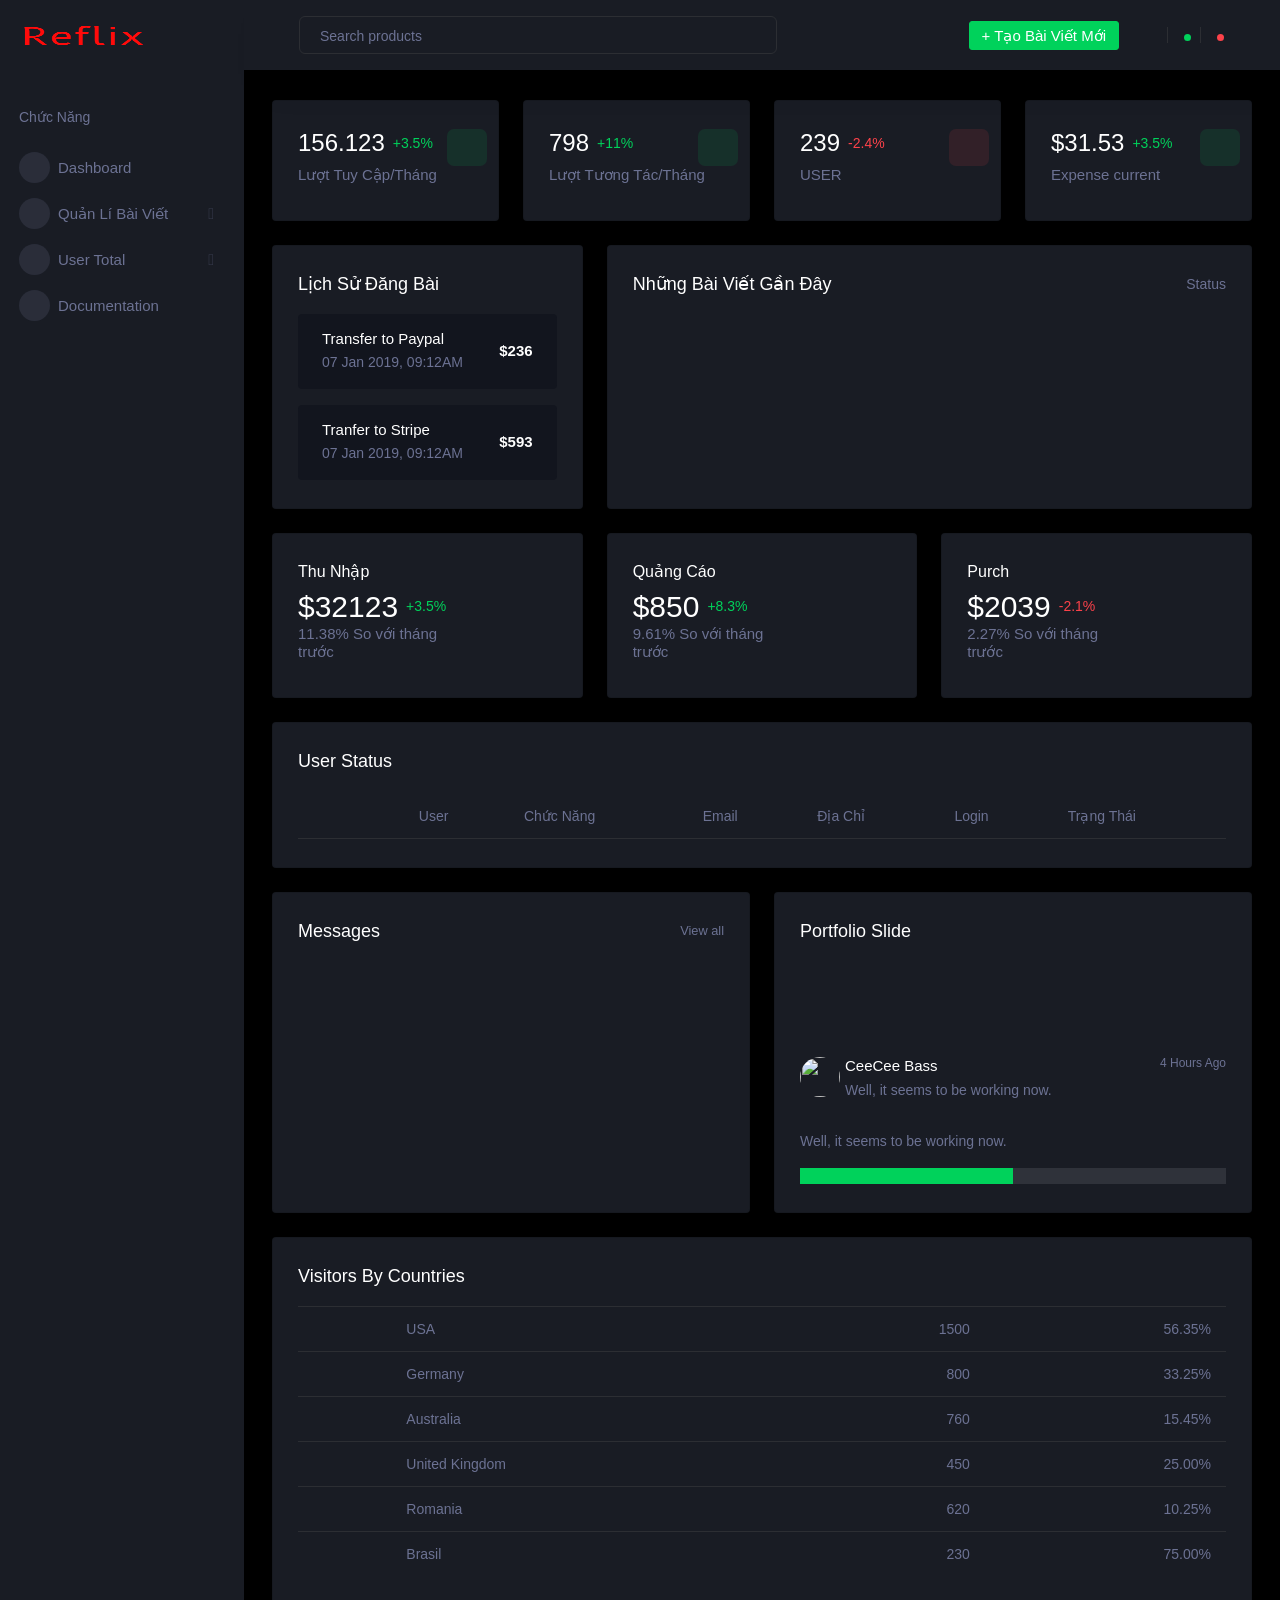
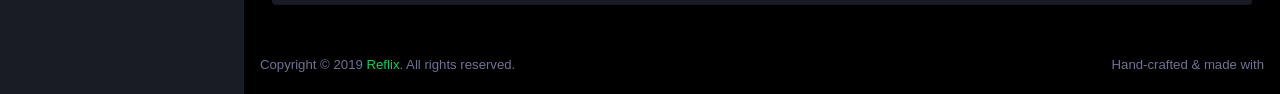
==== commit aff69eef: "thang update 90%" ====
--- a/Dashbroad/admin/index.html
+++ b/Dashbroad/admin/index.html
@@ -18,7 +18,7 @@
     <link rel="shortcut icon" type="image/png" href="/img/logo/movie-website-2055755-1733976.png">
 
     <!-- Layout styles -->
-    <link rel="stylesheet" href="/Dashbroad/admin/style.css">
+    <link rel="stylesheet" href="/Dashbroad/admin/css/style.css">
     <!-- End layout styles -->
   </head>
   <body>
@@ -27,7 +27,7 @@
       <nav class="sidebar sidebar-offcanvas" id="sidebar">
         <div class="sidebar-brand-wrapper d-none d-lg-flex align-items-center justify-content-center fixed-top">
           <a class="sidebar-brand brand-logo" href="index.html"><img src="/img/logo/l.png" alt="logo" /></a>
-          <a class="sidebar-brand brand-logo-mini" href="index.html"><img src="assets/images/logo-mini.svg" alt="logo" /></a>
+          <a class="sidebar-brand brand-logo-mini" href="index.html"><img src="#" alt="logo" /></a>
         </div>
         <ul class="nav">
           <li class="nav-item profile">
@@ -99,14 +99,6 @@
             </div>
           </li>
           <li class="nav-item menu-items">
-            <a class="nav-link" href="#">
-              <span class="menu-icon">
-                <i class="mdi mdi-playlist-play"></i>
-              </span>
-              <span class="menu-title">Form Elements</span>
-            </a>
-          </li>
-          <li class="nav-item menu-items">
             <a class="nav-link" data-toggle="collapse" href="#auth" aria-expanded="false" aria-controls="auth">
               <span class="menu-icon">
                 <i class="mdi mdi-security"></i>
@@ -116,16 +108,14 @@
             </a>
             <div class="collapse" id="auth">
               <ul class="nav flex-column sub-menu">
-                <li class="nav-item"> <a class="nav-link" href="pages/samples/blank-page.html"> Blank Page </a></li>
-                <li class="nav-item"> <a class="nav-link" href="pages/samples/error-404.html"> 404 </a></li>
-                <li class="nav-item"> <a class="nav-link" href="pages/samples/error-500.html"> 500 </a></li>
-                <li class="nav-item"> <a class="nav-link" href="pages/samples/login.html"> Login </a></li>
-                <li class="nav-item"> <a class="nav-link" href="pages/samples/register.html"> Register </a></li>
+                <li class="nav-item"> <a class="nav-link" href="/Dashbroad/admin/userAdmin.html"> Tổng Hợp  </a></li>
+                <li class="nav-item"> <a class="nav-link" href="#">Chỉnh Sửa </a></li>
+                <li class="nav-item"> <a class="nav-link" href="#">Phân Quyền</a></li>
               </ul>
             </div>
           </li>
           <li class="nav-item menu-items">
-            <a class="nav-link" href="http://www.bootstrapdash.com/demo/corona-free/jquery/documentation/documentation.html">
+            <a class="nav-link" href="#">
               <span class="menu-icon">
                 <i class="mdi mdi-file-document-box"></i>
               </span>
@@ -139,7 +129,7 @@
         <!-- partial:partials/_navbar.html -->
         <nav class="navbar p-0 fixed-top d-flex flex-row">
           <div class="navbar-brand-wrapper d-flex d-lg-none align-items-center justify-content-center">
-            <a class="navbar-brand brand-logo-mini" href="index.html"><img src="assets/images/logo-mini.svg" alt="logo" /></a>
+            <a class="navbar-brand brand-logo-mini" href="index.html"><img src="#" alt="logo" /></a>
           </div>
           <div class="navbar-menu-wrapper flex-grow d-flex align-items-stretch">
             <button class="navbar-toggler navbar-toggler align-self-center" type="button" data-toggle="minimize">
@@ -209,7 +199,7 @@
                   <div class="dropdown-divider"></div>
                   <a class="dropdown-item preview-item">
                     <div class="preview-thumbnail">
-                      <img src="assets/images/faces/face4.jpg" alt="image" class="rounded-circle profile-pic">
+                      <img src="#" alt="image" class="rounded-circle profile-pic">
                     </div>
                     <div class="preview-item-content">
                       <p class="preview-subject ellipsis mb-1">Mark send you a message</p>
@@ -219,7 +209,7 @@
                   <div class="dropdown-divider"></div>
                   <a class="dropdown-item preview-item">
                     <div class="preview-thumbnail">
-                      <img src="assets/images/faces/face2.jpg" alt="image" class="rounded-circle profile-pic">
+                      <img src="#" alt="image" class="rounded-circle profile-pic">
                     </div>
                     <div class="preview-item-content">
                       <p class="preview-subject ellipsis mb-1">Cregh send you a message</p>
@@ -229,7 +219,7 @@
                   <div class="dropdown-divider"></div>
                   <a class="dropdown-item preview-item">
                     <div class="preview-thumbnail">
-                      <img src="assets/images/faces/face3.jpg" alt="image" class="rounded-circle profile-pic">
+                      <img src="" alt="image" class="rounded-circle profile-pic">
                     </div>
                     <div class="preview-item-content">
                       <p class="preview-subject ellipsis mb-1">Profile picture updated</p>
@@ -564,20 +554,20 @@
                     <h4 class="card-title">Portfolio Slide</h4>
                     <div class="owl-carousel owl-theme full-width owl-carousel-dash portfolio-carousel" id="owl-carousel-basic">
                       <div class="item">
-                        <img src="assets/images/dashboard/Rectangle.jpg" alt="">
+                        <img src="#" alt="">
                       </div>
                       <div class="item">
-                        <img src="assets/images/dashboard/Img_5.jpg" alt="">
+                        <img src="#" alt="">
                       </div>
                       <div class="item">
-                        <img src="assets/images/dashboard/img_6.jpg" alt="">
+                        <img src="#" alt="">
                       </div>
                     </div>
                     <div class="d-flex py-4">
                       <div class="preview-list w-100">
                         <div class="preview-item p-0">
                           <div class="preview-thumbnail">
-                            <img src="assets/images/faces/face12.jpg" class="rounded-circle" alt="">
+                            <img src="#" class="rounded-circle" alt="">
                           </div>
                           <div class="preview-item-content d-flex flex-grow">
                             <div class="flex-grow">
@@ -673,7 +663,7 @@
           <!-- partial:partials/_footer.html -->
           <footer class="footer">
             <div class="d-sm-flex justify-content-center justify-content-sm-between">
-              <span class="text-muted text-center text-sm-left d-block d-sm-inline-block">Copyright © 2019 <a href="https://www.bootstrapdash.com/" target="_blank">Reflix</a>. All rights reserved.</span>
+              <span class="text-muted text-center text-sm-left d-block d-sm-inline-block">Copyright © 2019 <a href="/" target="_blank">Reflix</a>. All rights reserved.</span>
               <span class="text-muted float-none float-sm-right d-block mt-1 mt-sm-0 text-center">Hand-crafted & made with <i class="mdi mdi-heart text-danger"></i></span>
             </div>
           </footer>
@@ -707,12 +697,27 @@
   firebase.initializeApp(firebaseConfig);
  // get status user information
 
+ let user = JSON.parse(localStorage.getItem("user"));
+if(user){
+async function adminUser(){
+  let adUser = await firebase.firestore().collection("users").where("email","==",user.email).get();
+      if (!adUser.docs[0].data().admin) {
+         window.location.href = "/index.html";
+         return;
+      }
+}
+adminUser();
+}
+if(!user){
+  window.location.href = "/index.html";
+}
 
 let statusUser = document.querySelector(".status");
-
 async function getUser(){
+  let secondsTime = document.querySelector(".seconds-time");
+  statusUser.innerHTML = '';  
 let respon = await firebase.firestore().collection("status").onSnapshot((querySnapShot) => {
-  var secondsTime = document.querySelector(".seconds-time");
+
   for ( let doc of querySnapShot.docs){
     if(!doc.data()){
       return;
@@ -741,9 +746,9 @@
                               <div class="badge badge-outline-success">Đang Truy Cập</div>
                             </td>
                           </tr>`;
-    }
-    renderTime();
-    runTime(doc.data().time.seconds);
+                        }
+                        renderTime();
+                        runTime(doc.data().time.seconds);
   }
 });
 function runTime(timeTotal){
@@ -752,9 +757,10 @@
       let hour = Math.floor(minutes / 60);
       let days = minutes / 60 % 24;
       document.querySelector('.seconds-time').innerText = seconds;
+      console.log(seconds)
+
       return seconds;
     }
-    runTime()
  setInterval(runTime,1000);
 }
 
@@ -767,13 +773,12 @@
     }
     
    let showData = dataCmt.filter(cmt => cmt.commentTotal.length > 0);
-   console.log(showData);
    showData.map(renderData => {
      let previewList = document.querySelector(".list-cmt");
          previewList.innerHTML += /*html*/`
      <div class="preview-item border-bottom">
                         <div class="preview-thumbnail">
-                          <img src="assets/images/faces/face11.jpg" alt="image" class="rounded-circle" />
+                          <img src="#" alt="image" class="rounded-circle" />
                         </div>
                         <div class="preview-item-content d-flex flex-grow">
                           <div class="flex-grow">
@@ -792,6 +797,6 @@
 }
 renderCmt();
 </script>
-<script src="app.js"></script>
+<script src="/Dashbroad/admin/js/app.js"></script>
   </body>
 </html>
--- a/Dashbroad/admin/css/style.css
+++ b/Dashbroad/admin/css/style.css
@@ -0,0 +1,21091 @@
+/*-------------------------------------------------------------------
+  ===== Table of Contents =====
+
+  * Bootstrap functions
+  * Template variables
+  * SCSS Compass Functions
+  * Boostrap Main SCSS
+  * Template mixins
+    + Animation Mixins
+    + Background Mixins
+    + Badge Mixins
+    + Button Mixins
+    + Miscellaneous Mixins
+    + BlockQuote Mixins
+    + Cards Mixins
+    + Color Functions Mixins
+    + Tooltips
+    + popovers
+  * Core Styles
+    + Reset Styles
+    + Fonts
+    + Functions
+    + Backgrounds
+    + Typography
+    + Miscellaneous
+    + Footer
+    + Layouts
+    + Utilities
+    + Demo styles
+  * Components
+    + Accordions
+    + Badges
+    + Bootstrap Alerts
+    + Boostrap Progress
+    + Buttons
+    + Breadcrumbs
+    + Cards
+    + Checkboxes and Radios
+    + Dropdowns
+    + Forms
+    + Google maps
+    + Icons
+    + Loaders
+    + Lists
+    + Modals
+    + Pagination
+    + Popover
+    + Preview
+    + Tables
+    + Tabs
+    + Timeline
+    + Todo List
+    + Tooltips
+    + User Profile
+    + Pricing table
+  * Email
+    + Mail Sidebar
+    + Mail List Container
+    + Message Content
+  * Plugin Overrides
+    + Ace Editor
+    + Avgrund Popup
+    + Bootstrap Tour
+    + Chartist
+    + CodeMirror
+    + Colcade
+    + Colorpicker
+    + Context Menu
+    + Data Tables
+    + Datepicker
+    + Dropify
+    + Dropzone
+    + Flot chart
+    + Full Calendar
+    + Google Charts
+    + Icheck
+    + Jquery File Upload
+    + Js-grid
+    + Jvectormap
+    + Light Gallery
+    + Listify
+    + No-ui-slider
+    + Owl-carousel
+    + Progressbar-js
+    + Pws-tabs
+    + Quill Editor
+    + Rating
+    + Select2
+    + Summernote Editor
+    + SweetAlert
+    + Switchery
+    + Tags
+    + TinyMCE Editor
+    + Toast
+    + Typeahead
+    + Wysi Editor
+    + X-editable
+    + Wizard
+  * Landing screens
+    + Auth
+    + Lock Screen
+-------------------------------------------------------------------*/
+/*-------------------------------------------------------------------*/
+/* === Import Bootstrap functions and variables === */
+/*-------------------------------------------------------------------*/
+/* === Import template variables === */
+/*-------------------------------------------------------------------*/
+/* === SCSS Compass Functions === */
+@-moz-keyframes flash {
+  0% {
+    opacity: 1; }
+  25% {
+    opacity: 0; }
+  50% {
+    opacity: 1; }
+  75% {
+    opacity: 0; }
+  100% {
+    opacity: 1; } }
+
+@-webkit-keyframes flash {
+  0% {
+    opacity: 1; }
+  25% {
+    opacity: 0; }
+  50% {
+    opacity: 1; }
+  75% {
+    opacity: 0; }
+  100% {
+    opacity: 1; } }
+
+@-o-keyframes flash {
+  0% {
+    opacity: 1; }
+  25% {
+    opacity: 0; }
+  50% {
+    opacity: 1; }
+  75% {
+    opacity: 0; }
+  100% {
+    opacity: 1; } }
+
+@-ms-keyframes flash {
+  0% {
+    opacity: 1; }
+  25% {
+    opacity: 0; }
+  50% {
+    opacity: 1; }
+  75% {
+    opacity: 0; }
+  100% {
+    opacity: 1; } }
+
+@keyframes flash {
+  0% {
+    opacity: 1; }
+  25% {
+    opacity: 0; }
+  50% {
+    opacity: 1; }
+  75% {
+    opacity: 0; }
+  100% {
+    opacity: 1; } }
+
+@-moz-keyframes bounce {
+  0% {
+    -webkit-transform: translateY(0);
+    -moz-transform: translateY(0);
+    -ms-transform: translateY(0);
+    -o-transform: translateY(0);
+    transform: translateY(0); }
+  20% {
+    -webkit-transform: translateY(0);
+    -moz-transform: translateY(0);
+    -ms-transform: translateY(0);
+    -o-transform: translateY(0);
+    transform: translateY(0); }
+  40% {
+    -webkit-transform: translateY(-30px);
+    -moz-transform: translateY(-30px);
+    -ms-transform: translateY(-30px);
+    -o-transform: translateY(-30px);
+    transform: translateY(-30px); }
+  50% {
+    -webkit-transform: translateY(0);
+    -moz-transform: translateY(0);
+    -ms-transform: translateY(0);
+    -o-transform: translateY(0);
+    transform: translateY(0); }
+  60% {
+    -webkit-transform: translateY(-15px);
+    -moz-transform: translateY(-15px);
+    -ms-transform: translateY(-15px);
+    -o-transform: translateY(-15px);
+    transform: translateY(-15px); }
+  80% {
+    -webkit-transform: translateY(0);
+    -moz-transform: translateY(0);
+    -ms-transform: translateY(0);
+    -o-transform: translateY(0);
+    transform: translateY(0); }
+  100% {
+    -webkit-transform: translateY(0);
+    -moz-transform: translateY(0);
+    -ms-transform: translateY(0);
+    -o-transform: translateY(0);
+    transform: translateY(0); } }
+
+@-webkit-keyframes bounce {
+  0% {
+    -webkit-transform: translateY(0);
+    -moz-transform: translateY(0);
+    -ms-transform: translateY(0);
+    -o-transform: translateY(0);
+    transform: translateY(0); }
+  20% {
+    -webkit-transform: translateY(0);
+    -moz-transform: translateY(0);
+    -ms-transform: translateY(0);
+    -o-transform: translateY(0);
+    transform: translateY(0); }
+  40% {
+    -webkit-transform: translateY(-30px);
+    -moz-transform: translateY(-30px);
+    -ms-transform: translateY(-30px);
+    -o-transform: translateY(-30px);
+    transform: translateY(-30px); }
+  50% {
+    -webkit-transform: translateY(0);
+    -moz-transform: translateY(0);
+    -ms-transform: translateY(0);
+    -o-transform: translateY(0);
+    transform: translateY(0); }
+  60% {
+    -webkit-transform: translateY(-15px);
+    -moz-transform: translateY(-15px);
+    -ms-transform: translateY(-15px);
+    -o-transform: translateY(-15px);
+    transform: translateY(-15px); }
+  80% {
+    -webkit-transform: translateY(0);
+    -moz-transform: translateY(0);
+    -ms-transform: translateY(0);
+    -o-transform: translateY(0);
+    transform: translateY(0); }
+  100% {
+    -webkit-transform: translateY(0);
+    -moz-transform: translateY(0);
+    -ms-transform: translateY(0);
+    -o-transform: translateY(0);
+    transform: translateY(0); } }
+
+@-o-keyframes bounce {
+  0% {
+    -webkit-transform: translateY(0);
+    -moz-transform: translateY(0);
+    -ms-transform: translateY(0);
+    -o-transform: translateY(0);
+    transform: translateY(0); }
+  20% {
+    -webkit-transform: translateY(0);
+    -moz-transform: translateY(0);
+    -ms-transform: translateY(0);
+    -o-transform: translateY(0);
+    transform: translateY(0); }
+  40% {
+    -webkit-transform: translateY(-30px);
+    -moz-transform: translateY(-30px);
+    -ms-transform: translateY(-30px);
+    -o-transform: translateY(-30px);
+    transform: translateY(-30px); }
+  50% {
+    -webkit-transform: translateY(0);
+    -moz-transform: translateY(0);
+    -ms-transform: translateY(0);
+    -o-transform: translateY(0);
+    transform: translateY(0); }
+  60% {
+    -webkit-transform: translateY(-15px);
+    -moz-transform: translateY(-15px);
+    -ms-transform: translateY(-15px);
+    -o-transform: translateY(-15px);
+    transform: translateY(-15px); }
+  80% {
+    -webkit-transform: translateY(0);
+    -moz-transform: translateY(0);
+    -ms-transform: translateY(0);
+    -o-transform: translateY(0);
+    transform: translateY(0); }
+  100% {
+    -webkit-transform: translateY(0);
+    -moz-transform: translateY(0);
+    -ms-transform: translateY(0);
+    -o-transform: translateY(0);
+    transform: translateY(0); } }
+
+@-ms-keyframes bounce {
+  0% {
+    -webkit-transform: translateY(0);
+    -moz-transform: translateY(0);
+    -ms-transform: translateY(0);
+    -o-transform: translateY(0);
+    transform: translateY(0); }
+  20% {
+    -webkit-transform: translateY(0);
+    -moz-transform: translateY(0);
+    -ms-transform: translateY(0);
+    -o-transform: translateY(0);
+    transform: translateY(0); }
+  40% {
+    -webkit-transform: translateY(-30px);
+    -moz-transform: translateY(-30px);
+    -ms-transform: translateY(-30px);
+    -o-transform: translateY(-30px);
+    transform: translateY(-30px); }
+  50% {
+    -webkit-transform: translateY(0);
+    -moz-transform: translateY(0);
+    -ms-transform: translateY(0);
+    -o-transform: translateY(0);
+    transform: translateY(0); }
+  60% {
+    -webkit-transform: translateY(-15px);
+    -moz-transform: translateY(-15px);
+    -ms-transform: translateY(-15px);
+    -o-transform: translateY(-15px);
+    transform: translateY(-15px); }
+  80% {
+    -webkit-transform: translateY(0);
+    -moz-transform: translateY(0);
+    -ms-transform: translateY(0);
+    -o-transform: translateY(0);
+    transform: translateY(0); }
+  100% {
+    -webkit-transform: translateY(0);
+    -moz-transform: translateY(0);
+    -ms-transform: translateY(0);
+    -o-transform: translateY(0);
+    transform: translateY(0); } }
+
+@keyframes bounce {
+  0% {
+    -webkit-transform: translateY(0);
+    -moz-transform: translateY(0);
+    -ms-transform: translateY(0);
+    -o-transform: translateY(0);
+    transform: translateY(0); }
+  20% {
+    -webkit-transform: translateY(0);
+    -moz-transform: translateY(0);
+    -ms-transform: translateY(0);
+    -o-transform: translateY(0);
+    transform: translateY(0); }
+  40% {
+    -webkit-transform: translateY(-30px);
+    -moz-transform: translateY(-30px);
+    -ms-transform: translateY(-30px);
+    -o-transform: translateY(-30px);
+    transform: translateY(-30px); }
+  50% {
+    -webkit-transform: translateY(0);
+    -moz-transform: translateY(0);
+    -ms-transform: translateY(0);
+    -o-transform: translateY(0);
+    transform: translateY(0); }
+  60% {
+    -webkit-transform: translateY(-15px);
+    -moz-transform: translateY(-15px);
+    -ms-transform: translateY(-15px);
+    -o-transform: translateY(-15px);
+    transform: translateY(-15px); }
+  80% {
+    -webkit-transform: translateY(0);
+    -moz-transform: translateY(0);
+    -ms-transform: translateY(0);
+    -o-transform: translateY(0);
+    transform: translateY(0); }
+  100% {
+    -webkit-transform: translateY(0);
+    -moz-transform: translateY(0);
+    -ms-transform: translateY(0);
+    -o-transform: translateY(0);
+    transform: translateY(0); } }
+
+@-moz-keyframes shake {
+  0% {
+    -webkit-transform: translateX(0);
+    -moz-transform: translateX(0);
+    -ms-transform: translateX(0);
+    -o-transform: translateX(0);
+    transform: translateX(0); }
+  10% {
+    -webkit-transform: translateX(-10px);
+    -moz-transform: translateX(-10px);
+    -ms-transform: translateX(-10px);
+    -o-transform: translateX(-10px);
+    transform: translateX(-10px); }
+  20% {
+    -webkit-transform: translateX(10px);
+    -moz-transform: translateX(10px);
+    -ms-transform: translateX(10px);
+    -o-transform: translateX(10px);
+    transform: translateX(10px); }
+  30% {
+    -webkit-transform: translateX(-10px);
+    -moz-transform: translateX(-10px);
+    -ms-transform: translateX(-10px);
+    -o-transform: translateX(-10px);
+    transform: translateX(-10px); }
+  40% {
+    -webkit-transform: translateX(10px);
+    -moz-transform: translateX(10px);
+    -ms-transform: translateX(10px);
+    -o-transform: translateX(10px);
+    transform: translateX(10px); }
+  50% {
+    -webkit-transform: translateX(-10px);
+    -moz-transform: translateX(-10px);
+    -ms-transform: translateX(-10px);
+    -o-transform: translateX(-10px);
+    transform: translateX(-10px); }
+  60% {
+    -webkit-transform: translateX(10px);
+    -moz-transform: translateX(10px);
+    -ms-transform: translateX(10px);
+    -o-transform: translateX(10px);
+    transform: translateX(10px); }
+  70% {
+    -webkit-transform: translateX(-10px);
+    -moz-transform: translateX(-10px);
+    -ms-transform: translateX(-10px);
+    -o-transform: translateX(-10px);
+    transform: translateX(-10px); }
+  80% {
+    -webkit-transform: translateX(10px);
+    -moz-transform: translateX(10px);
+    -ms-transform: translateX(10px);
+    -o-transform: translateX(10px);
+    transform: translateX(10px); }
+  90% {
+    -webkit-transform: translateX(-10px);
+    -moz-transform: translateX(-10px);
+    -ms-transform: translateX(-10px);
+    -o-transform: translateX(-10px);
+    transform: translateX(-10px); }
+  100% {
+    -webkit-transform: translateX(0);
+    -moz-transform: translateX(0);
+    -ms-transform: translateX(0);
+    -o-transform: translateX(0);
+    transform: translateX(0); } }
+
+@-webkit-keyframes shake {
+  0% {
+    -webkit-transform: translateX(0);
+    -moz-transform: translateX(0);
+    -ms-transform: translateX(0);
+    -o-transform: translateX(0);
+    transform: translateX(0); }
+  10% {
+    -webkit-transform: translateX(-10px);
+    -moz-transform: translateX(-10px);
+    -ms-transform: translateX(-10px);
+    -o-transform: translateX(-10px);
+    transform: translateX(-10px); }
+  20% {
+    -webkit-transform: translateX(10px);
+    -moz-transform: translateX(10px);
+    -ms-transform: translateX(10px);
+    -o-transform: translateX(10px);
+    transform: translateX(10px); }
+  30% {
+    -webkit-transform: translateX(-10px);
+    -moz-transform: translateX(-10px);
+    -ms-transform: translateX(-10px);
+    -o-transform: translateX(-10px);
+    transform: translateX(-10px); }
+  40% {
+    -webkit-transform: translateX(10px);
+    -moz-transform: translateX(10px);
+    -ms-transform: translateX(10px);
+    -o-transform: translateX(10px);
+    transform: translateX(10px); }
+  50% {
+    -webkit-transform: translateX(-10px);
+    -moz-transform: translateX(-10px);
+    -ms-transform: translateX(-10px);
+    -o-transform: translateX(-10px);
+    transform: translateX(-10px); }
+  60% {
+    -webkit-transform: translateX(10px);
+    -moz-transform: translateX(10px);
+    -ms-transform: translateX(10px);
+    -o-transform: translateX(10px);
+    transform: translateX(10px); }
+  70% {
+    -webkit-transform: translateX(-10px);
+    -moz-transform: translateX(-10px);
+    -ms-transform: translateX(-10px);
+    -o-transform: translateX(-10px);
+    transform: translateX(-10px); }
+  80% {
+    -webkit-transform: translateX(10px);
+    -moz-transform: translateX(10px);
+    -ms-transform: translateX(10px);
+    -o-transform: translateX(10px);
+    transform: translateX(10px); }
+  90% {
+    -webkit-transform: translateX(-10px);
+    -moz-transform: translateX(-10px);
+    -ms-transform: translateX(-10px);
+    -o-transform: translateX(-10px);
+    transform: translateX(-10px); }
+  100% {
+    -webkit-transform: translateX(0);
+    -moz-transform: translateX(0);
+    -ms-transform: translateX(0);
+    -o-transform: translateX(0);
+    transform: translateX(0); } }
+
+@-o-keyframes shake {
+  0% {
+    -webkit-transform: translateX(0);
+    -moz-transform: translateX(0);
+    -ms-transform: translateX(0);
+    -o-transform: translateX(0);
+    transform: translateX(0); }
+  10% {
+    -webkit-transform: translateX(-10px);
+    -moz-transform: translateX(-10px);
+    -ms-transform: translateX(-10px);
+    -o-transform: translateX(-10px);
+    transform: translateX(-10px); }
+  20% {
+    -webkit-transform: translateX(10px);
+    -moz-transform: translateX(10px);
+    -ms-transform: translateX(10px);
+    -o-transform: translateX(10px);
+    transform: translateX(10px); }
+  30% {
+    -webkit-transform: translateX(-10px);
+    -moz-transform: translateX(-10px);
+    -ms-transform: translateX(-10px);
+    -o-transform: translateX(-10px);
+    transform: translateX(-10px); }
+  40% {
+    -webkit-transform: translateX(10px);
+    -moz-transform: translateX(10px);
+    -ms-transform: translateX(10px);
+    -o-transform: translateX(10px);
+    transform: translateX(10px); }
+  50% {
+    -webkit-transform: translateX(-10px);
+    -moz-transform: translateX(-10px);
+    -ms-transform: translateX(-10px);
+    -o-transform: translateX(-10px);
+    transform: translateX(-10px); }
+  60% {
+    -webkit-transform: translateX(10px);
+    -moz-transform: translateX(10px);
+    -ms-transform: translateX(10px);
+    -o-transform: translateX(10px);
+    transform: translateX(10px); }
+  70% {
+    -webkit-transform: translateX(-10px);
+    -moz-transform: translateX(-10px);
+    -ms-transform: translateX(-10px);
+    -o-transform: translateX(-10px);
+    transform: translateX(-10px); }
+  80% {
+    -webkit-transform: translateX(10px);
+    -moz-transform: translateX(10px);
+    -ms-transform: translateX(10px);
+    -o-transform: translateX(10px);
+    transform: translateX(10px); }
+  90% {
+    -webkit-transform: translateX(-10px);
+    -moz-transform: translateX(-10px);
+    -ms-transform: translateX(-10px);
+    -o-transform: translateX(-10px);
+    transform: translateX(-10px); }
+  100% {
+    -webkit-transform: translateX(0);
+    -moz-transform: translateX(0);
+    -ms-transform: translateX(0);
+    -o-transform: translateX(0);
+    transform: translateX(0); } }
+
+@-ms-keyframes shake {
+  0% {
+    -webkit-transform: translateX(0);
+    -moz-transform: translateX(0);
+    -ms-transform: translateX(0);
+    -o-transform: translateX(0);
+    transform: translateX(0); }
+  10% {
+    -webkit-transform: translateX(-10px);
+    -moz-transform: translateX(-10px);
+    -ms-transform: translateX(-10px);
+    -o-transform: translateX(-10px);
+    transform: translateX(-10px); }
+  20% {
+    -webkit-transform: translateX(10px);
+    -moz-transform: translateX(10px);
+    -ms-transform: translateX(10px);
+    -o-transform: translateX(10px);
+    transform: translateX(10px); }
+  30% {
+    -webkit-transform: translateX(-10px);
+    -moz-transform: translateX(-10px);
+    -ms-transform: translateX(-10px);
+    -o-transform: translateX(-10px);
+    transform: translateX(-10px); }
+  40% {
+    -webkit-transform: translateX(10px);
+    -moz-transform: translateX(10px);
+    -ms-transform: translateX(10px);
+    -o-transform: translateX(10px);
+    transform: translateX(10px); }
+  50% {
+    -webkit-transform: translateX(-10px);
+    -moz-transform: translateX(-10px);
+    -ms-transform: translateX(-10px);
+    -o-transform: translateX(-10px);
+    transform: translateX(-10px); }
+  60% {
+    -webkit-transform: translateX(10px);
+    -moz-transform: translateX(10px);
+    -ms-transform: translateX(10px);
+    -o-transform: translateX(10px);
+    transform: translateX(10px); }
+  70% {
+    -webkit-transform: translateX(-10px);
+    -moz-transform: translateX(-10px);
+    -ms-transform: translateX(-10px);
+    -o-transform: translateX(-10px);
+    transform: translateX(-10px); }
+  80% {
+    -webkit-transform: translateX(10px);
+    -moz-transform: translateX(10px);
+    -ms-transform: translateX(10px);
+    -o-transform: translateX(10px);
+    transform: translateX(10px); }
+  90% {
+    -webkit-transform: translateX(-10px);
+    -moz-transform: translateX(-10px);
+    -ms-transform: translateX(-10px);
+    -o-transform: translateX(-10px);
+    transform: translateX(-10px); }
+  100% {
+    -webkit-transform: translateX(0);
+    -moz-transform: translateX(0);
+    -ms-transform: translateX(0);
+    -o-transform: translateX(0);
+    transform: translateX(0); } }
+
+@keyframes shake {
+  0% {
+    -webkit-transform: translateX(0);
+    -moz-transform: translateX(0);
+    -ms-transform: translateX(0);
+    -o-transform: translateX(0);
+    transform: translateX(0); }
+  10% {
+    -webkit-transform: translateX(-10px);
+    -moz-transform: translateX(-10px);
+    -ms-transform: translateX(-10px);
+    -o-transform: translateX(-10px);
+    transform: translateX(-10px); }
+  20% {
+    -webkit-transform: translateX(10px);
+    -moz-transform: translateX(10px);
+    -ms-transform: translateX(10px);
+    -o-transform: translateX(10px);
+    transform: translateX(10px); }
+  30% {
+    -webkit-transform: translateX(-10px);
+    -moz-transform: translateX(-10px);
+    -ms-transform: translateX(-10px);
+    -o-transform: translateX(-10px);
+    transform: translateX(-10px); }
+  40% {
+    -webkit-transform: translateX(10px);
+    -moz-transform: translateX(10px);
+    -ms-transform: translateX(10px);
+    -o-transform: translateX(10px);
+    transform: translateX(10px); }
+  50% {
+    -webkit-transform: translateX(-10px);
+    -moz-transform: translateX(-10px);
+    -ms-transform: translateX(-10px);
+    -o-transform: translateX(-10px);
+    transform: translateX(-10px); }
+  60% {
+    -webkit-transform: translateX(10px);
+    -moz-transform: translateX(10px);
+    -ms-transform: translateX(10px);
+    -o-transform: translateX(10px);
+    transform: translateX(10px); }
+  70% {
+    -webkit-transform: translateX(-10px);
+    -moz-transform: translateX(-10px);
+    -ms-transform: translateX(-10px);
+    -o-transform: translateX(-10px);
+    transform: translateX(-10px); }
+  80% {
+    -webkit-transform: translateX(10px);
+    -moz-transform: translateX(10px);
+    -ms-transform: translateX(10px);
+    -o-transform: translateX(10px);
+    transform: translateX(10px); }
+  90% {
+    -webkit-transform: translateX(-10px);
+    -moz-transform: translateX(-10px);
+    -ms-transform: translateX(-10px);
+    -o-transform: translateX(-10px);
+    transform: translateX(-10px); }
+  100% {
+    -webkit-transform: translateX(0);
+    -moz-transform: translateX(0);
+    -ms-transform: translateX(0);
+    -o-transform: translateX(0);
+    transform: translateX(0); } }
+
+@-moz-keyframes tada {
+  0% {
+    -webkit-transform: scale(1, 1);
+    -moz-transform: scale(1, 1);
+    -ms-transform: scale(1, 1);
+    -o-transform: scale(1, 1);
+    transform: scale(1, 1); }
+  10% {
+    -webkit-transform: scale(0.9) rotate(-3deg);
+    -moz-transform: scale(0.9) rotate(-3deg);
+    -ms-transform: scale(0.9) rotate(-3deg);
+    -o-transform: scale(0.9) rotate(-3deg);
+    transform: scale(0.9) rotate(-3deg); }
+  20% {
+    -webkit-transform: scale(0.9) rotate(-3deg);
+    -moz-transform: scale(0.9) rotate(-3deg);
+    -ms-transform: scale(0.9) rotate(-3deg);
+    -o-transform: scale(0.9) rotate(-3deg);
+    transform: scale(0.9) rotate(-3deg); }
+  30% {
+    -webkit-transform: scale(1.1) rotate(3deg);
+    -moz-transform: scale(1.1) rotate(3deg);
+    -ms-transform: scale(1.1) rotate(3deg);
+    -o-transform: scale(1.1) rotate(3deg);
+    transform: scale(1.1) rotate(3deg); }
+  40% {
+    -webkit-transform: scale(1.1) rotate(-3deg);
+    -moz-transform: scale(1.1) rotate(-3deg);
+    -ms-transform: scale(1.1) rotate(-3deg);
+    -o-transform: scale(1.1) rotate(-3deg);
+    transform: scale(1.1) rotate(-3deg); }
+  50% {
+    -webkit-transform: scale(1.1) rotate(3deg);
+    -moz-transform: scale(1.1) rotate(3deg);
+    -ms-transform: scale(1.1) rotate(3deg);
+    -o-transform: scale(1.1) rotate(3deg);
+    transform: scale(1.1) rotate(3deg); }
+  60% {
+    -webkit-transform: scale(1.1) rotate(-3deg);
+    -moz-transform: scale(1.1) rotate(-3deg);
+    -ms-transform: scale(1.1) rotate(-3deg);
+    -o-transform: scale(1.1) rotate(-3deg);
+    transform: scale(1.1) rotate(-3deg); }
+  70% {
+    -webkit-transform: scale(1.1) rotate(3deg);
+    -moz-transform: scale(1.1) rotate(3deg);
+    -ms-transform: scale(1.1) rotate(3deg);
+    -o-transform: scale(1.1) rotate(3deg);
+    transform: scale(1.1) rotate(3deg); }
+  80% {
+    -webkit-transform: scale(1.1) rotate(-3deg);
+    -moz-transform: scale(1.1) rotate(-3deg);
+    -ms-transform: scale(1.1) rotate(-3deg);
+    -o-transform: scale(1.1) rotate(-3deg);
+    transform: scale(1.1) rotate(-3deg); }
+  90% {
+    -webkit-transform: scale(1.1) rotate(3deg);
+    -moz-transform: scale(1.1) rotate(3deg);
+    -ms-transform: scale(1.1) rotate(3deg);
+    -o-transform: scale(1.1) rotate(3deg);
+    transform: scale(1.1) rotate(3deg); }
+  100% {
+    -webkit-transform: scale(1) rotate(0);
+    -moz-transform: scale(1) rotate(0);
+    -ms-transform: scale(1) rotate(0);
+    -o-transform: scale(1) rotate(0);
+    transform: scale(1) rotate(0); } }
+
+@-webkit-keyframes tada {
+  0% {
+    -webkit-transform: scale(1, 1);
+    -moz-transform: scale(1, 1);
+    -ms-transform: scale(1, 1);
+    -o-transform: scale(1, 1);
+    transform: scale(1, 1); }
+  10% {
+    -webkit-transform: scale(0.9) rotate(-3deg);
+    -moz-transform: scale(0.9) rotate(-3deg);
+    -ms-transform: scale(0.9) rotate(-3deg);
+    -o-transform: scale(0.9) rotate(-3deg);
+    transform: scale(0.9) rotate(-3deg); }
+  20% {
+    -webkit-transform: scale(0.9) rotate(-3deg);
+    -moz-transform: scale(0.9) rotate(-3deg);
+    -ms-transform: scale(0.9) rotate(-3deg);
+    -o-transform: scale(0.9) rotate(-3deg);
+    transform: scale(0.9) rotate(-3deg); }
+  30% {
+    -webkit-transform: scale(1.1) rotate(3deg);
+    -moz-transform: scale(1.1) rotate(3deg);
+    -ms-transform: scale(1.1) rotate(3deg);
+    -o-transform: scale(1.1) rotate(3deg);
+    transform: scale(1.1) rotate(3deg); }
+  40% {
+    -webkit-transform: scale(1.1) rotate(-3deg);
+    -moz-transform: scale(1.1) rotate(-3deg);
+    -ms-transform: scale(1.1) rotate(-3deg);
+    -o-transform: scale(1.1) rotate(-3deg);
+    transform: scale(1.1) rotate(-3deg); }
+  50% {
+    -webkit-transform: scale(1.1) rotate(3deg);
+    -moz-transform: scale(1.1) rotate(3deg);
+    -ms-transform: scale(1.1) rotate(3deg);
+    -o-transform: scale(1.1) rotate(3deg);
+    transform: scale(1.1) rotate(3deg); }
+  60% {
+    -webkit-transform: scale(1.1) rotate(-3deg);
+    -moz-transform: scale(1.1) rotate(-3deg);
+    -ms-transform: scale(1.1) rotate(-3deg);
+    -o-transform: scale(1.1) rotate(-3deg);
+    transform: scale(1.1) rotate(-3deg); }
+  70% {
+    -webkit-transform: scale(1.1) rotate(3deg);
+    -moz-transform: scale(1.1) rotate(3deg);
+    -ms-transform: scale(1.1) rotate(3deg);
+    -o-transform: scale(1.1) rotate(3deg);
+    transform: scale(1.1) rotate(3deg); }
+  80% {
+    -webkit-transform: scale(1.1) rotate(-3deg);
+    -moz-transform: scale(1.1) rotate(-3deg);
+    -ms-transform: scale(1.1) rotate(-3deg);
+    -o-transform: scale(1.1) rotate(-3deg);
+    transform: scale(1.1) rotate(-3deg); }
+  90% {
+    -webkit-transform: scale(1.1) rotate(3deg);
+    -moz-transform: scale(1.1) rotate(3deg);
+    -ms-transform: scale(1.1) rotate(3deg);
+    -o-transform: scale(1.1) rotate(3deg);
+    transform: scale(1.1) rotate(3deg); }
+  100% {
+    -webkit-transform: scale(1) rotate(0);
+    -moz-transform: scale(1) rotate(0);
+    -ms-transform: scale(1) rotate(0);
+    -o-transform: scale(1) rotate(0);
+    transform: scale(1) rotate(0); } }
+
+@-o-keyframes tada {
+  0% {
+    -webkit-transform: scale(1, 1);
+    -moz-transform: scale(1, 1);
+    -ms-transform: scale(1, 1);
+    -o-transform: scale(1, 1);
+    transform: scale(1, 1); }
+  10% {
+    -webkit-transform: scale(0.9) rotate(-3deg);
+    -moz-transform: scale(0.9) rotate(-3deg);
+    -ms-transform: scale(0.9) rotate(-3deg);
+    -o-transform: scale(0.9) rotate(-3deg);
+    transform: scale(0.9) rotate(-3deg); }
+  20% {
+    -webkit-transform: scale(0.9) rotate(-3deg);
+    -moz-transform: scale(0.9) rotate(-3deg);
+    -ms-transform: scale(0.9) rotate(-3deg);
+    -o-transform: scale(0.9) rotate(-3deg);
+    transform: scale(0.9) rotate(-3deg); }
+  30% {
+    -webkit-transform: scale(1.1) rotate(3deg);
+    -moz-transform: scale(1.1) rotate(3deg);
+    -ms-transform: scale(1.1) rotate(3deg);
+    -o-transform: scale(1.1) rotate(3deg);
+    transform: scale(1.1) rotate(3deg); }
+  40% {
+    -webkit-transform: scale(1.1) rotate(-3deg);
+    -moz-transform: scale(1.1) rotate(-3deg);
+    -ms-transform: scale(1.1) rotate(-3deg);
+    -o-transform: scale(1.1) rotate(-3deg);
+    transform: scale(1.1) rotate(-3deg); }
+  50% {
+    -webkit-transform: scale(1.1) rotate(3deg);
+    -moz-transform: scale(1.1) rotate(3deg);
+    -ms-transform: scale(1.1) rotate(3deg);
+    -o-transform: scale(1.1) rotate(3deg);
+    transform: scale(1.1) rotate(3deg); }
+  60% {
+    -webkit-transform: scale(1.1) rotate(-3deg);
+    -moz-transform: scale(1.1) rotate(-3deg);
+    -ms-transform: scale(1.1) rotate(-3deg);
+    -o-transform: scale(1.1) rotate(-3deg);
+    transform: scale(1.1) rotate(-3deg); }
+  70% {
+    -webkit-transform: scale(1.1) rotate(3deg);
+    -moz-transform: scale(1.1) rotate(3deg);
+    -ms-transform: scale(1.1) rotate(3deg);
+    -o-transform: scale(1.1) rotate(3deg);
+    transform: scale(1.1) rotate(3deg); }
+  80% {
+    -webkit-transform: scale(1.1) rotate(-3deg);
+    -moz-transform: scale(1.1) rotate(-3deg);
+    -ms-transform: scale(1.1) rotate(-3deg);
+    -o-transform: scale(1.1) rotate(-3deg);
+    transform: scale(1.1) rotate(-3deg); }
+  90% {
+    -webkit-transform: scale(1.1) rotate(3deg);
+    -moz-transform: scale(1.1) rotate(3deg);
+    -ms-transform: scale(1.1) rotate(3deg);
+    -o-transform: scale(1.1) rotate(3deg);
+    transform: scale(1.1) rotate(3deg); }
+  100% {
+    -webkit-transform: scale(1) rotate(0);
+    -moz-transform: scale(1) rotate(0);
+    -ms-transform: scale(1) rotate(0);
+    -o-transform: scale(1) rotate(0);
+    transform: scale(1) rotate(0); } }
+
+@-ms-keyframes tada {
+  0% {
+    -webkit-transform: scale(1, 1);
+    -moz-transform: scale(1, 1);
+    -ms-transform: scale(1, 1);
+    -o-transform: scale(1, 1);
+    transform: scale(1, 1); }
+  10% {
+    -webkit-transform: scale(0.9) rotate(-3deg);
+    -moz-transform: scale(0.9) rotate(-3deg);
+    -ms-transform: scale(0.9) rotate(-3deg);
+    -o-transform: scale(0.9) rotate(-3deg);
+    transform: scale(0.9) rotate(-3deg); }
+  20% {
+    -webkit-transform: scale(0.9) rotate(-3deg);
+    -moz-transform: scale(0.9) rotate(-3deg);
+    -ms-transform: scale(0.9) rotate(-3deg);
+    -o-transform: scale(0.9) rotate(-3deg);
+    transform: scale(0.9) rotate(-3deg); }
+  30% {
+    -webkit-transform: scale(1.1) rotate(3deg);
+    -moz-transform: scale(1.1) rotate(3deg);
+    -ms-transform: scale(1.1) rotate(3deg);
+    -o-transform: scale(1.1) rotate(3deg);
+    transform: scale(1.1) rotate(3deg); }
+  40% {
+    -webkit-transform: scale(1.1) rotate(-3deg);
+    -moz-transform: scale(1.1) rotate(-3deg);
+    -ms-transform: scale(1.1) rotate(-3deg);
+    -o-transform: scale(1.1) rotate(-3deg);
+    transform: scale(1.1) rotate(-3deg); }
+  50% {
+    -webkit-transform: scale(1.1) rotate(3deg);
+    -moz-transform: scale(1.1) rotate(3deg);
+    -ms-transform: scale(1.1) rotate(3deg);
+    -o-transform: scale(1.1) rotate(3deg);
+    transform: scale(1.1) rotate(3deg); }
+  60% {
+    -webkit-transform: scale(1.1) rotate(-3deg);
+    -moz-transform: scale(1.1) rotate(-3deg);
+    -ms-transform: scale(1.1) rotate(-3deg);
+    -o-transform: scale(1.1) rotate(-3deg);
+    transform: scale(1.1) rotate(-3deg); }
+  70% {
+    -webkit-transform: scale(1.1) rotate(3deg);
+    -moz-transform: scale(1.1) rotate(3deg);
+    -ms-transform: scale(1.1) rotate(3deg);
+    -o-transform: scale(1.1) rotate(3deg);
+    transform: scale(1.1) rotate(3deg); }
+  80% {
+    -webkit-transform: scale(1.1) rotate(-3deg);
+    -moz-transform: scale(1.1) rotate(-3deg);
+    -ms-transform: scale(1.1) rotate(-3deg);
+    -o-transform: scale(1.1) rotate(-3deg);
+    transform: scale(1.1) rotate(-3deg); }
+  90% {
+    -webkit-transform: scale(1.1) rotate(3deg);
+    -moz-transform: scale(1.1) rotate(3deg);
+    -ms-transform: scale(1.1) rotate(3deg);
+    -o-transform: scale(1.1) rotate(3deg);
+    transform: scale(1.1) rotate(3deg); }
+  100% {
+    -webkit-transform: scale(1) rotate(0);
+    -moz-transform: scale(1) rotate(0);
+    -ms-transform: scale(1) rotate(0);
+    -o-transform: scale(1) rotate(0);
+    transform: scale(1) rotate(0); } }
+
+@keyframes tada {
+  0% {
+    -webkit-transform: scale(1, 1);
+    -moz-transform: scale(1, 1);
+    -ms-transform: scale(1, 1);
+    -o-transform: scale(1, 1);
+    transform: scale(1, 1); }
+  10% {
+    -webkit-transform: scale(0.9) rotate(-3deg);
+    -moz-transform: scale(0.9) rotate(-3deg);
+    -ms-transform: scale(0.9) rotate(-3deg);
+    -o-transform: scale(0.9) rotate(-3deg);
+    transform: scale(0.9) rotate(-3deg); }
+  20% {
+    -webkit-transform: scale(0.9) rotate(-3deg);
+    -moz-transform: scale(0.9) rotate(-3deg);
+    -ms-transform: scale(0.9) rotate(-3deg);
+    -o-transform: scale(0.9) rotate(-3deg);
+    transform: scale(0.9) rotate(-3deg); }
+  30% {
+    -webkit-transform: scale(1.1) rotate(3deg);
+    -moz-transform: scale(1.1) rotate(3deg);
+    -ms-transform: scale(1.1) rotate(3deg);
+    -o-transform: scale(1.1) rotate(3deg);
+    transform: scale(1.1) rotate(3deg); }
+  40% {
+    -webkit-transform: scale(1.1) rotate(-3deg);
+    -moz-transform: scale(1.1) rotate(-3deg);
+    -ms-transform: scale(1.1) rotate(-3deg);
+    -o-transform: scale(1.1) rotate(-3deg);
+    transform: scale(1.1) rotate(-3deg); }
+  50% {
+    -webkit-transform: scale(1.1) rotate(3deg);
+    -moz-transform: scale(1.1) rotate(3deg);
+    -ms-transform: scale(1.1) rotate(3deg);
+    -o-transform: scale(1.1) rotate(3deg);
+    transform: scale(1.1) rotate(3deg); }
+  60% {
+    -webkit-transform: scale(1.1) rotate(-3deg);
+    -moz-transform: scale(1.1) rotate(-3deg);
+    -ms-transform: scale(1.1) rotate(-3deg);
+    -o-transform: scale(1.1) rotate(-3deg);
+    transform: scale(1.1) rotate(-3deg); }
+  70% {
+    -webkit-transform: scale(1.1) rotate(3deg);
+    -moz-transform: scale(1.1) rotate(3deg);
+    -ms-transform: scale(1.1) rotate(3deg);
+    -o-transform: scale(1.1) rotate(3deg);
+    transform: scale(1.1) rotate(3deg); }
+  80% {
+    -webkit-transform: scale(1.1) rotate(-3deg);
+    -moz-transform: scale(1.1) rotate(-3deg);
+    -ms-transform: scale(1.1) rotate(-3deg);
+    -o-transform: scale(1.1) rotate(-3deg);
+    transform: scale(1.1) rotate(-3deg); }
+  90% {
+    -webkit-transform: scale(1.1) rotate(3deg);
+    -moz-transform: scale(1.1) rotate(3deg);
+    -ms-transform: scale(1.1) rotate(3deg);
+    -o-transform: scale(1.1) rotate(3deg);
+    transform: scale(1.1) rotate(3deg); }
+  100% {
+    -webkit-transform: scale(1) rotate(0);
+    -moz-transform: scale(1) rotate(0);
+    -ms-transform: scale(1) rotate(0);
+    -o-transform: scale(1) rotate(0);
+    transform: scale(1) rotate(0); } }
+
+@-moz-keyframes swing {
+  20%, 40%, 60%, 80%, 100% {
+    -webkit-transform-origin: top center 50%;
+    -moz-transform-origin: top center 50%;
+    -ms-transform-origin: top center 50%;
+    -o-transform-origin: top center 50%;
+    transform-origin: top center 50%; }
+  20% {
+    -webkit-transform: rotate(15deg);
+    -moz-transform: rotate(15deg);
+    -ms-transform: rotate(15deg);
+    -o-transform: rotate(15deg);
+    transform: rotate(15deg); }
+  40% {
+    -webkit-transform: rotate(-10deg);
+    -moz-transform: rotate(-10deg);
+    -ms-transform: rotate(-10deg);
+    -o-transform: rotate(-10deg);
+    transform: rotate(-10deg); }
+  60% {
+    -webkit-transform: rotate(5deg);
+    -moz-transform: rotate(5deg);
+    -ms-transform: rotate(5deg);
+    -o-transform: rotate(5deg);
+    transform: rotate(5deg); }
+  80% {
+    -webkit-transform: rotate(-5deg);
+    -moz-transform: rotate(-5deg);
+    -ms-transform: rotate(-5deg);
+    -o-transform: rotate(-5deg);
+    transform: rotate(-5deg); }
+  100% {
+    -webkit-transform: rotate(0deg);
+    -moz-transform: rotate(0deg);
+    -ms-transform: rotate(0deg);
+    -o-transform: rotate(0deg);
+    transform: rotate(0deg); } }
+
+@-webkit-keyframes swing {
+  20%, 40%, 60%, 80%, 100% {
+    -webkit-transform-origin: top center 50%;
+    -moz-transform-origin: top center 50%;
+    -ms-transform-origin: top center 50%;
+    -o-transform-origin: top center 50%;
+    transform-origin: top center 50%; }
+  20% {
+    -webkit-transform: rotate(15deg);
+    -moz-transform: rotate(15deg);
+    -ms-transform: rotate(15deg);
+    -o-transform: rotate(15deg);
+    transform: rotate(15deg); }
+  40% {
+    -webkit-transform: rotate(-10deg);
+    -moz-transform: rotate(-10deg);
+    -ms-transform: rotate(-10deg);
+    -o-transform: rotate(-10deg);
+    transform: rotate(-10deg); }
+  60% {
+    -webkit-transform: rotate(5deg);
+    -moz-transform: rotate(5deg);
+    -ms-transform: rotate(5deg);
+    -o-transform: rotate(5deg);
+    transform: rotate(5deg); }
+  80% {
+    -webkit-transform: rotate(-5deg);
+    -moz-transform: rotate(-5deg);
+    -ms-transform: rotate(-5deg);
+    -o-transform: rotate(-5deg);
+    transform: rotate(-5deg); }
+  100% {
+    -webkit-transform: rotate(0deg);
+    -moz-transform: rotate(0deg);
+    -ms-transform: rotate(0deg);
+    -o-transform: rotate(0deg);
+    transform: rotate(0deg); } }
+
+@-o-keyframes swing {
+  20%, 40%, 60%, 80%, 100% {
+    -webkit-transform-origin: top center 50%;
+    -moz-transform-origin: top center 50%;
+    -ms-transform-origin: top center 50%;
+    -o-transform-origin: top center 50%;
+    transform-origin: top center 50%; }
+  20% {
+    -webkit-transform: rotate(15deg);
+    -moz-transform: rotate(15deg);
+    -ms-transform: rotate(15deg);
+    -o-transform: rotate(15deg);
+    transform: rotate(15deg); }
+  40% {
+    -webkit-transform: rotate(-10deg);
+    -moz-transform: rotate(-10deg);
+    -ms-transform: rotate(-10deg);
+    -o-transform: rotate(-10deg);
+    transform: rotate(-10deg); }
+  60% {
+    -webkit-transform: rotate(5deg);
+    -moz-transform: rotate(5deg);
+    -ms-transform: rotate(5deg);
+    -o-transform: rotate(5deg);
+    transform: rotate(5deg); }
+  80% {
+    -webkit-transform: rotate(-5deg);
+    -moz-transform: rotate(-5deg);
+    -ms-transform: rotate(-5deg);
+    -o-transform: rotate(-5deg);
+    transform: rotate(-5deg); }
+  100% {
+    -webkit-transform: rotate(0deg);
+    -moz-transform: rotate(0deg);
+    -ms-transform: rotate(0deg);
+    -o-transform: rotate(0deg);
+    transform: rotate(0deg); } }
+
+@-ms-keyframes swing {
+  20%, 40%, 60%, 80%, 100% {
+    -webkit-transform-origin: top center 50%;
+    -moz-transform-origin: top center 50%;
+    -ms-transform-origin: top center 50%;
+    -o-transform-origin: top center 50%;
+    transform-origin: top center 50%; }
+  20% {
+    -webkit-transform: rotate(15deg);
+    -moz-transform: rotate(15deg);
+    -ms-transform: rotate(15deg);
+    -o-transform: rotate(15deg);
+    transform: rotate(15deg); }
+  40% {
+    -webkit-transform: rotate(-10deg);
+    -moz-transform: rotate(-10deg);
+    -ms-transform: rotate(-10deg);
+    -o-transform: rotate(-10deg);
+    transform: rotate(-10deg); }
+  60% {
+    -webkit-transform: rotate(5deg);
+    -moz-transform: rotate(5deg);
+    -ms-transform: rotate(5deg);
+    -o-transform: rotate(5deg);
+    transform: rotate(5deg); }
+  80% {
+    -webkit-transform: rotate(-5deg);
+    -moz-transform: rotate(-5deg);
+    -ms-transform: rotate(-5deg);
+    -o-transform: rotate(-5deg);
+    transform: rotate(-5deg); }
+  100% {
+    -webkit-transform: rotate(0deg);
+    -moz-transform: rotate(0deg);
+    -ms-transform: rotate(0deg);
+    -o-transform: rotate(0deg);
+    transform: rotate(0deg); } }
+
+@keyframes swing {
+  20%, 40%, 60%, 80%, 100% {
+    -webkit-transform-origin: top center 50%;
+    -moz-transform-origin: top center 50%;
+    -ms-transform-origin: top center 50%;
+    -o-transform-origin: top center 50%;
+    transform-origin: top center 50%; }
+  20% {
+    -webkit-transform: rotate(15deg);
+    -moz-transform: rotate(15deg);
+    -ms-transform: rotate(15deg);
+    -o-transform: rotate(15deg);
+    transform: rotate(15deg); }
+  40% {
+    -webkit-transform: rotate(-10deg);
+    -moz-transform: rotate(-10deg);
+    -ms-transform: rotate(-10deg);
+    -o-transform: rotate(-10deg);
+    transform: rotate(-10deg); }
+  60% {
+    -webkit-transform: rotate(5deg);
+    -moz-transform: rotate(5deg);
+    -ms-transform: rotate(5deg);
+    -o-transform: rotate(5deg);
+    transform: rotate(5deg); }
+  80% {
+    -webkit-transform: rotate(-5deg);
+    -moz-transform: rotate(-5deg);
+    -ms-transform: rotate(-5deg);
+    -o-transform: rotate(-5deg);
+    transform: rotate(-5deg); }
+  100% {
+    -webkit-transform: rotate(0deg);
+    -moz-transform: rotate(0deg);
+    -ms-transform: rotate(0deg);
+    -o-transform: rotate(0deg);
+    transform: rotate(0deg); } }
+
+@-moz-keyframes wobble {
+  0% {
+    -webkit-transform: translateX(0%);
+    -moz-transform: translateX(0%);
+    -ms-transform: translateX(0%);
+    -o-transform: translateX(0%);
+    transform: translateX(0%); }
+  15% {
+    -webkit-transform: translateX(-25%) rotate(-5deg);
+    -moz-transform: translateX(-25%) rotate(-5deg);
+    -ms-transform: translateX(-25%) rotate(-5deg);
+    -o-transform: translateX(-25%) rotate(-5deg);
+    transform: translateX(-25%) rotate(-5deg); }
+  30% {
+    -webkit-transform: translateX(20%) rotate(3deg);
+    -moz-transform: translateX(20%) rotate(3deg);
+    -ms-transform: translateX(20%) rotate(3deg);
+    -o-transform: translateX(20%) rotate(3deg);
+    transform: translateX(20%) rotate(3deg); }
+  45% {
+    -webkit-transform: translateX(-15%) rotate(-3deg);
+    -moz-transform: translateX(-15%) rotate(-3deg);
+    -ms-transform: translateX(-15%) rotate(-3deg);
+    -o-transform: translateX(-15%) rotate(-3deg);
+    transform: translateX(-15%) rotate(-3deg); }
+  60% {
+    -webkit-transform: translateX(10%) rotate(2deg);
+    -moz-transform: translateX(10%) rotate(2deg);
+    -ms-transform: translateX(10%) rotate(2deg);
+    -o-transform: translateX(10%) rotate(2deg);
+    transform: translateX(10%) rotate(2deg); }
+  75% {
+    -webkit-transform: translateX(-5%) rotate(-1deg);
+    -moz-transform: translateX(-5%) rotate(-1deg);
+    -ms-transform: translateX(-5%) rotate(-1deg);
+    -o-transform: translateX(-5%) rotate(-1deg);
+    transform: translateX(-5%) rotate(-1deg); }
+  100% {
+    -webkit-transform: translateX(0%);
+    -moz-transform: translateX(0%);
+    -ms-transform: translateX(0%);
+    -o-transform: translateX(0%);
+    transform: translateX(0%); } }
+
+@-webkit-keyframes wobble {
+  0% {
+    -webkit-transform: translateX(0%);
+    -moz-transform: translateX(0%);
+    -ms-transform: translateX(0%);
+    -o-transform: translateX(0%);
+    transform: translateX(0%); }
+  15% {
+    -webkit-transform: translateX(-25%) rotate(-5deg);
+    -moz-transform: translateX(-25%) rotate(-5deg);
+    -ms-transform: translateX(-25%) rotate(-5deg);
+    -o-transform: translateX(-25%) rotate(-5deg);
+    transform: translateX(-25%) rotate(-5deg); }
+  30% {
+    -webkit-transform: translateX(20%) rotate(3deg);
+    -moz-transform: translateX(20%) rotate(3deg);
+    -ms-transform: translateX(20%) rotate(3deg);
+    -o-transform: translateX(20%) rotate(3deg);
+    transform: translateX(20%) rotate(3deg); }
+  45% {
+    -webkit-transform: translateX(-15%) rotate(-3deg);
+    -moz-transform: translateX(-15%) rotate(-3deg);
+    -ms-transform: translateX(-15%) rotate(-3deg);
+    -o-transform: translateX(-15%) rotate(-3deg);
+    transform: translateX(-15%) rotate(-3deg); }
+  60% {
+    -webkit-transform: translateX(10%) rotate(2deg);
+    -moz-transform: translateX(10%) rotate(2deg);
+    -ms-transform: translateX(10%) rotate(2deg);
+    -o-transform: translateX(10%) rotate(2deg);
+    transform: translateX(10%) rotate(2deg); }
+  75% {
+    -webkit-transform: translateX(-5%) rotate(-1deg);
+    -moz-transform: translateX(-5%) rotate(-1deg);
+    -ms-transform: translateX(-5%) rotate(-1deg);
+    -o-transform: translateX(-5%) rotate(-1deg);
+    transform: translateX(-5%) rotate(-1deg); }
+  100% {
+    -webkit-transform: translateX(0%);
+    -moz-transform: translateX(0%);
+    -ms-transform: translateX(0%);
+    -o-transform: translateX(0%);
+    transform: translateX(0%); } }
+
+@-o-keyframes wobble {
+  0% {
+    -webkit-transform: translateX(0%);
+    -moz-transform: translateX(0%);
+    -ms-transform: translateX(0%);
+    -o-transform: translateX(0%);
+    transform: translateX(0%); }
+  15% {
+    -webkit-transform: translateX(-25%) rotate(-5deg);
+    -moz-transform: translateX(-25%) rotate(-5deg);
+    -ms-transform: translateX(-25%) rotate(-5deg);
+    -o-transform: translateX(-25%) rotate(-5deg);
+    transform: translateX(-25%) rotate(-5deg); }
+  30% {
+    -webkit-transform: translateX(20%) rotate(3deg);
+    -moz-transform: translateX(20%) rotate(3deg);
+    -ms-transform: translateX(20%) rotate(3deg);
+    -o-transform: translateX(20%) rotate(3deg);
+    transform: translateX(20%) rotate(3deg); }
+  45% {
+    -webkit-transform: translateX(-15%) rotate(-3deg);
+    -moz-transform: translateX(-15%) rotate(-3deg);
+    -ms-transform: translateX(-15%) rotate(-3deg);
+    -o-transform: translateX(-15%) rotate(-3deg);
+    transform: translateX(-15%) rotate(-3deg); }
+  60% {
+    -webkit-transform: translateX(10%) rotate(2deg);
+    -moz-transform: translateX(10%) rotate(2deg);
+    -ms-transform: translateX(10%) rotate(2deg);
+    -o-transform: translateX(10%) rotate(2deg);
+    transform: translateX(10%) rotate(2deg); }
+  75% {
+    -webkit-transform: translateX(-5%) rotate(-1deg);
+    -moz-transform: translateX(-5%) rotate(-1deg);
+    -ms-transform: translateX(-5%) rotate(-1deg);
+    -o-transform: translateX(-5%) rotate(-1deg);
+    transform: translateX(-5%) rotate(-1deg); }
+  100% {
+    -webkit-transform: translateX(0%);
+    -moz-transform: translateX(0%);
+    -ms-transform: translateX(0%);
+    -o-transform: translateX(0%);
+    transform: translateX(0%); } }
+
+@-ms-keyframes wobble {
+  0% {
+    -webkit-transform: translateX(0%);
+    -moz-transform: translateX(0%);
+    -ms-transform: translateX(0%);
+    -o-transform: translateX(0%);
+    transform: translateX(0%); }
+  15% {
+    -webkit-transform: translateX(-25%) rotate(-5deg);
+    -moz-transform: translateX(-25%) rotate(-5deg);
+    -ms-transform: translateX(-25%) rotate(-5deg);
+    -o-transform: translateX(-25%) rotate(-5deg);
+    transform: translateX(-25%) rotate(-5deg); }
+  30% {
+    -webkit-transform: translateX(20%) rotate(3deg);
+    -moz-transform: translateX(20%) rotate(3deg);
+    -ms-transform: translateX(20%) rotate(3deg);
+    -o-transform: translateX(20%) rotate(3deg);
+    transform: translateX(20%) rotate(3deg); }
+  45% {
+    -webkit-transform: translateX(-15%) rotate(-3deg);
+    -moz-transform: translateX(-15%) rotate(-3deg);
+    -ms-transform: translateX(-15%) rotate(-3deg);
+    -o-transform: translateX(-15%) rotate(-3deg);
+    transform: translateX(-15%) rotate(-3deg); }
+  60% {
+    -webkit-transform: translateX(10%) rotate(2deg);
+    -moz-transform: translateX(10%) rotate(2deg);
+    -ms-transform: translateX(10%) rotate(2deg);
+    -o-transform: translateX(10%) rotate(2deg);
+    transform: translateX(10%) rotate(2deg); }
+  75% {
+    -webkit-transform: translateX(-5%) rotate(-1deg);
+    -moz-transform: translateX(-5%) rotate(-1deg);
+    -ms-transform: translateX(-5%) rotate(-1deg);
+    -o-transform: translateX(-5%) rotate(-1deg);
+    transform: translateX(-5%) rotate(-1deg); }
+  100% {
+    -webkit-transform: translateX(0%);
+    -moz-transform: translateX(0%);
+    -ms-transform: translateX(0%);
+    -o-transform: translateX(0%);
+    transform: translateX(0%); } }
+
+@keyframes wobble {
+  0% {
+    -webkit-transform: translateX(0%);
+    -moz-transform: translateX(0%);
+    -ms-transform: translateX(0%);
+    -o-transform: translateX(0%);
+    transform: translateX(0%); }
+  15% {
+    -webkit-transform: translateX(-25%) rotate(-5deg);
+    -moz-transform: translateX(-25%) rotate(-5deg);
+    -ms-transform: translateX(-25%) rotate(-5deg);
+    -o-transform: translateX(-25%) rotate(-5deg);
+    transform: translateX(-25%) rotate(-5deg); }
+  30% {
+    -webkit-transform: translateX(20%) rotate(3deg);
+    -moz-transform: translateX(20%) rotate(3deg);
+    -ms-transform: translateX(20%) rotate(3deg);
+    -o-transform: translateX(20%) rotate(3deg);
+    transform: translateX(20%) rotate(3deg); }
+  45% {
+    -webkit-transform: translateX(-15%) rotate(-3deg);
+    -moz-transform: translateX(-15%) rotate(-3deg);
+    -ms-transform: translateX(-15%) rotate(-3deg);
+    -o-transform: translateX(-15%) rotate(-3deg);
+    transform: translateX(-15%) rotate(-3deg); }
+  60% {
+    -webkit-transform: translateX(10%) rotate(2deg);
+    -moz-transform: translateX(10%) rotate(2deg);
+    -ms-transform: translateX(10%) rotate(2deg);
+    -o-transform: translateX(10%) rotate(2deg);
+    transform: translateX(10%) rotate(2deg); }
+  75% {
+    -webkit-transform: translateX(-5%) rotate(-1deg);
+    -moz-transform: translateX(-5%) rotate(-1deg);
+    -ms-transform: translateX(-5%) rotate(-1deg);
+    -o-transform: translateX(-5%) rotate(-1deg);
+    transform: translateX(-5%) rotate(-1deg); }
+  100% {
+    -webkit-transform: translateX(0%);
+    -moz-transform: translateX(0%);
+    -ms-transform: translateX(0%);
+    -o-transform: translateX(0%);
+    transform: translateX(0%); } }
+
+@-moz-keyframes pulse {
+  0% {
+    -webkit-transform: scale(1, 1);
+    -moz-transform: scale(1, 1);
+    -ms-transform: scale(1, 1);
+    -o-transform: scale(1, 1);
+    transform: scale(1, 1); }
+  50% {
+    -webkit-transform: scale(1.1, 1.1);
+    -moz-transform: scale(1.1, 1.1);
+    -ms-transform: scale(1.1, 1.1);
+    -o-transform: scale(1.1, 1.1);
+    transform: scale(1.1, 1.1); }
+  100% {
+    -webkit-transform: scale(1, 1);
+    -moz-transform: scale(1, 1);
+    -ms-transform: scale(1, 1);
+    -o-transform: scale(1, 1);
+    transform: scale(1, 1); } }
+
+@-webkit-keyframes pulse {
+  0% {
+    -webkit-transform: scale(1, 1);
+    -moz-transform: scale(1, 1);
+    -ms-transform: scale(1, 1);
+    -o-transform: scale(1, 1);
+    transform: scale(1, 1); }
+  50% {
+    -webkit-transform: scale(1.1, 1.1);
+    -moz-transform: scale(1.1, 1.1);
+    -ms-transform: scale(1.1, 1.1);
+    -o-transform: scale(1.1, 1.1);
+    transform: scale(1.1, 1.1); }
+  100% {
+    -webkit-transform: scale(1, 1);
+    -moz-transform: scale(1, 1);
+    -ms-transform: scale(1, 1);
+    -o-transform: scale(1, 1);
+    transform: scale(1, 1); } }
+
+@-o-keyframes pulse {
+  0% {
+    -webkit-transform: scale(1, 1);
+    -moz-transform: scale(1, 1);
+    -ms-transform: scale(1, 1);
+    -o-transform: scale(1, 1);
+    transform: scale(1, 1); }
+  50% {
+    -webkit-transform: scale(1.1, 1.1);
+    -moz-transform: scale(1.1, 1.1);
+    -ms-transform: scale(1.1, 1.1);
+    -o-transform: scale(1.1, 1.1);
+    transform: scale(1.1, 1.1); }
+  100% {
+    -webkit-transform: scale(1, 1);
+    -moz-transform: scale(1, 1);
+    -ms-transform: scale(1, 1);
+    -o-transform: scale(1, 1);
+    transform: scale(1, 1); } }
+
+@-ms-keyframes pulse {
+  0% {
+    -webkit-transform: scale(1, 1);
+    -moz-transform: scale(1, 1);
+    -ms-transform: scale(1, 1);
+    -o-transform: scale(1, 1);
+    transform: scale(1, 1); }
+  50% {
+    -webkit-transform: scale(1.1, 1.1);
+    -moz-transform: scale(1.1, 1.1);
+    -ms-transform: scale(1.1, 1.1);
+    -o-transform: scale(1.1, 1.1);
+    transform: scale(1.1, 1.1); }
+  100% {
+    -webkit-transform: scale(1, 1);
+    -moz-transform: scale(1, 1);
+    -ms-transform: scale(1, 1);
+    -o-transform: scale(1, 1);
+    transform: scale(1, 1); } }
+
+@keyframes pulse {
+  0% {
+    -webkit-transform: scale(1, 1);
+    -moz-transform: scale(1, 1);
+    -ms-transform: scale(1, 1);
+    -o-transform: scale(1, 1);
+    transform: scale(1, 1); }
+  50% {
+    -webkit-transform: scale(1.1, 1.1);
+    -moz-transform: scale(1.1, 1.1);
+    -ms-transform: scale(1.1, 1.1);
+    -o-transform: scale(1.1, 1.1);
+    transform: scale(1.1, 1.1); }
+  100% {
+    -webkit-transform: scale(1, 1);
+    -moz-transform: scale(1, 1);
+    -ms-transform: scale(1, 1);
+    -o-transform: scale(1, 1);
+    transform: scale(1, 1); } }
+
+@-moz-keyframes wiggle {
+  0% {
+    -webkit-transform: skewX(9deg);
+    -moz-transform: skewX(9deg);
+    -ms-transform: skewX(9deg);
+    -o-transform: skewX(9deg);
+    transform: skewX(9deg); }
+  10% {
+    -webkit-transform: skewX(-8deg);
+    -moz-transform: skewX(-8deg);
+    -ms-transform: skewX(-8deg);
+    -o-transform: skewX(-8deg);
+    transform: skewX(-8deg); }
+  20% {
+    -webkit-transform: skewX(7deg);
+    -moz-transform: skewX(7deg);
+    -ms-transform: skewX(7deg);
+    -o-transform: skewX(7deg);
+    transform: skewX(7deg); }
+  30% {
+    -webkit-transform: skewX(-6deg);
+    -moz-transform: skewX(-6deg);
+    -ms-transform: skewX(-6deg);
+    -o-transform: skewX(-6deg);
+    transform: skewX(-6deg); }
+  40% {
+    -webkit-transform: skewX(5deg);
+    -moz-transform: skewX(5deg);
+    -ms-transform: skewX(5deg);
+    -o-transform: skewX(5deg);
+    transform: skewX(5deg); }
+  50% {
+    -webkit-transform: skewX(-4deg);
+    -moz-transform: skewX(-4deg);
+    -ms-transform: skewX(-4deg);
+    -o-transform: skewX(-4deg);
+    transform: skewX(-4deg); }
+  60% {
+    -webkit-transform: skewX(3deg);
+    -moz-transform: skewX(3deg);
+    -ms-transform: skewX(3deg);
+    -o-transform: skewX(3deg);
+    transform: skewX(3deg); }
+  70% {
+    -webkit-transform: skewX(-2deg);
+    -moz-transform: skewX(-2deg);
+    -ms-transform: skewX(-2deg);
+    -o-transform: skewX(-2deg);
+    transform: skewX(-2deg); }
+  80% {
+    -webkit-transform: skewX(1deg);
+    -moz-transform: skewX(1deg);
+    -ms-transform: skewX(1deg);
+    -o-transform: skewX(1deg);
+    transform: skewX(1deg); }
+  90% {
+    -webkit-transform: skewX(0deg);
+    -moz-transform: skewX(0deg);
+    -ms-transform: skewX(0deg);
+    -o-transform: skewX(0deg);
+    transform: skewX(0deg); }
+  100% {
+    -webkit-transform: skewX(0deg);
+    -moz-transform: skewX(0deg);
+    -ms-transform: skewX(0deg);
+    -o-transform: skewX(0deg);
+    transform: skewX(0deg); } }
+
+@-webkit-keyframes wiggle {
+  0% {
+    -webkit-transform: skewX(9deg);
+    -moz-transform: skewX(9deg);
+    -ms-transform: skewX(9deg);
+    -o-transform: skewX(9deg);
+    transform: skewX(9deg); }
+  10% {
+    -webkit-transform: skewX(-8deg);
+    -moz-transform: skewX(-8deg);
+    -ms-transform: skewX(-8deg);
+    -o-transform: skewX(-8deg);
+    transform: skewX(-8deg); }
+  20% {
+    -webkit-transform: skewX(7deg);
+    -moz-transform: skewX(7deg);
+    -ms-transform: skewX(7deg);
+    -o-transform: skewX(7deg);
+    transform: skewX(7deg); }
+  30% {
+    -webkit-transform: skewX(-6deg);
+    -moz-transform: skewX(-6deg);
+    -ms-transform: skewX(-6deg);
+    -o-transform: skewX(-6deg);
+    transform: skewX(-6deg); }
+  40% {
+    -webkit-transform: skewX(5deg);
+    -moz-transform: skewX(5deg);
+    -ms-transform: skewX(5deg);
+    -o-transform: skewX(5deg);
+    transform: skewX(5deg); }
+  50% {
+    -webkit-transform: skewX(-4deg);
+    -moz-transform: skewX(-4deg);
+    -ms-transform: skewX(-4deg);
+    -o-transform: skewX(-4deg);
+    transform: skewX(-4deg); }
+  60% {
+    -webkit-transform: skewX(3deg);
+    -moz-transform: skewX(3deg);
+    -ms-transform: skewX(3deg);
+    -o-transform: skewX(3deg);
+    transform: skewX(3deg); }
+  70% {
+    -webkit-transform: skewX(-2deg);
+    -moz-transform: skewX(-2deg);
+    -ms-transform: skewX(-2deg);
+    -o-transform: skewX(-2deg);
+    transform: skewX(-2deg); }
+  80% {
+    -webkit-transform: skewX(1deg);
+    -moz-transform: skewX(1deg);
+    -ms-transform: skewX(1deg);
+    -o-transform: skewX(1deg);
+    transform: skewX(1deg); }
+  90% {
+    -webkit-transform: skewX(0deg);
+    -moz-transform: skewX(0deg);
+    -ms-transform: skewX(0deg);
+    -o-transform: skewX(0deg);
+    transform: skewX(0deg); }
+  100% {
+    -webkit-transform: skewX(0deg);
+    -moz-transform: skewX(0deg);
+    -ms-transform: skewX(0deg);
+    -o-transform: skewX(0deg);
+    transform: skewX(0deg); } }
+
+@-o-keyframes wiggle {
+  0% {
+    -webkit-transform: skewX(9deg);
+    -moz-transform: skewX(9deg);
+    -ms-transform: skewX(9deg);
+    -o-transform: skewX(9deg);
+    transform: skewX(9deg); }
+  10% {
+    -webkit-transform: skewX(-8deg);
+    -moz-transform: skewX(-8deg);
+    -ms-transform: skewX(-8deg);
+    -o-transform: skewX(-8deg);
+    transform: skewX(-8deg); }
+  20% {
+    -webkit-transform: skewX(7deg);
+    -moz-transform: skewX(7deg);
+    -ms-transform: skewX(7deg);
+    -o-transform: skewX(7deg);
+    transform: skewX(7deg); }
+  30% {
+    -webkit-transform: skewX(-6deg);
+    -moz-transform: skewX(-6deg);
+    -ms-transform: skewX(-6deg);
+    -o-transform: skewX(-6deg);
+    transform: skewX(-6deg); }
+  40% {
+    -webkit-transform: skewX(5deg);
+    -moz-transform: skewX(5deg);
+    -ms-transform: skewX(5deg);
+    -o-transform: skewX(5deg);
+    transform: skewX(5deg); }
+  50% {
+    -webkit-transform: skewX(-4deg);
+    -moz-transform: skewX(-4deg);
+    -ms-transform: skewX(-4deg);
+    -o-transform: skewX(-4deg);
+    transform: skewX(-4deg); }
+  60% {
+    -webkit-transform: skewX(3deg);
+    -moz-transform: skewX(3deg);
+    -ms-transform: skewX(3deg);
+    -o-transform: skewX(3deg);
+    transform: skewX(3deg); }
+  70% {
+    -webkit-transform: skewX(-2deg);
+    -moz-transform: skewX(-2deg);
+    -ms-transform: skewX(-2deg);
+    -o-transform: skewX(-2deg);
+    transform: skewX(-2deg); }
+  80% {
+    -webkit-transform: skewX(1deg);
+    -moz-transform: skewX(1deg);
+    -ms-transform: skewX(1deg);
+    -o-transform: skewX(1deg);
+    transform: skewX(1deg); }
+  90% {
+    -webkit-transform: skewX(0deg);
+    -moz-transform: skewX(0deg);
+    -ms-transform: skewX(0deg);
+    -o-transform: skewX(0deg);
+    transform: skewX(0deg); }
+  100% {
+    -webkit-transform: skewX(0deg);
+    -moz-transform: skewX(0deg);
+    -ms-transform: skewX(0deg);
+    -o-transform: skewX(0deg);
+    transform: skewX(0deg); } }
+
+@-ms-keyframes wiggle {
+  0% {
+    -webkit-transform: skewX(9deg);
+    -moz-transform: skewX(9deg);
+    -ms-transform: skewX(9deg);
+    -o-transform: skewX(9deg);
+    transform: skewX(9deg); }
+  10% {
+    -webkit-transform: skewX(-8deg);
+    -moz-transform: skewX(-8deg);
+    -ms-transform: skewX(-8deg);
+    -o-transform: skewX(-8deg);
+    transform: skewX(-8deg); }
+  20% {
+    -webkit-transform: skewX(7deg);
+    -moz-transform: skewX(7deg);
+    -ms-transform: skewX(7deg);
+    -o-transform: skewX(7deg);
+    transform: skewX(7deg); }
+  30% {
+    -webkit-transform: skewX(-6deg);
+    -moz-transform: skewX(-6deg);
+    -ms-transform: skewX(-6deg);
+    -o-transform: skewX(-6deg);
+    transform: skewX(-6deg); }
+  40% {
+    -webkit-transform: skewX(5deg);
+    -moz-transform: skewX(5deg);
+    -ms-transform: skewX(5deg);
+    -o-transform: skewX(5deg);
+    transform: skewX(5deg); }
+  50% {
+    -webkit-transform: skewX(-4deg);
+    -moz-transform: skewX(-4deg);
+    -ms-transform: skewX(-4deg);
+    -o-transform: skewX(-4deg);
+    transform: skewX(-4deg); }
+  60% {
+    -webkit-transform: skewX(3deg);
+    -moz-transform: skewX(3deg);
+    -ms-transform: skewX(3deg);
+    -o-transform: skewX(3deg);
+    transform: skewX(3deg); }
+  70% {
+    -webkit-transform: skewX(-2deg);
+    -moz-transform: skewX(-2deg);
+    -ms-transform: skewX(-2deg);
+    -o-transform: skewX(-2deg);
+    transform: skewX(-2deg); }
+  80% {
+    -webkit-transform: skewX(1deg);
+    -moz-transform: skewX(1deg);
+    -ms-transform: skewX(1deg);
+    -o-transform: skewX(1deg);
+    transform: skewX(1deg); }
+  90% {
+    -webkit-transform: skewX(0deg);
+    -moz-transform: skewX(0deg);
+    -ms-transform: skewX(0deg);
+    -o-transform: skewX(0deg);
+    transform: skewX(0deg); }
+  100% {
+    -webkit-transform: skewX(0deg);
+    -moz-transform: skewX(0deg);
+    -ms-transform: skewX(0deg);
+    -o-transform: skewX(0deg);
+    transform: skewX(0deg); } }
+
+@keyframes wiggle {
+  0% {
+    -webkit-transform: skewX(9deg);
+    -moz-transform: skewX(9deg);
+    -ms-transform: skewX(9deg);
+    -o-transform: skewX(9deg);
+    transform: skewX(9deg); }
+  10% {
+    -webkit-transform: skewX(-8deg);
+    -moz-transform: skewX(-8deg);
+    -ms-transform: skewX(-8deg);
+    -o-transform: skewX(-8deg);
+    transform: skewX(-8deg); }
+  20% {
+    -webkit-transform: skewX(7deg);
+    -moz-transform: skewX(7deg);
+    -ms-transform: skewX(7deg);
+    -o-transform: skewX(7deg);
+    transform: skewX(7deg); }
+  30% {
+    -webkit-transform: skewX(-6deg);
+    -moz-transform: skewX(-6deg);
+    -ms-transform: skewX(-6deg);
+    -o-transform: skewX(-6deg);
+    transform: skewX(-6deg); }
+  40% {
+    -webkit-transform: skewX(5deg);
+    -moz-transform: skewX(5deg);
+    -ms-transform: skewX(5deg);
+    -o-transform: skewX(5deg);
+    transform: skewX(5deg); }
+  50% {
+    -webkit-transform: skewX(-4deg);
+    -moz-transform: skewX(-4deg);
+    -ms-transform: skewX(-4deg);
+    -o-transform: skewX(-4deg);
+    transform: skewX(-4deg); }
+  60% {
+    -webkit-transform: skewX(3deg);
+    -moz-transform: skewX(3deg);
+    -ms-transform: skewX(3deg);
+    -o-transform: skewX(3deg);
+    transform: skewX(3deg); }
+  70% {
+    -webkit-transform: skewX(-2deg);
+    -moz-transform: skewX(-2deg);
+    -ms-transform: skewX(-2deg);
+    -o-transform: skewX(-2deg);
+    transform: skewX(-2deg); }
+  80% {
+    -webkit-transform: skewX(1deg);
+    -moz-transform: skewX(1deg);
+    -ms-transform: skewX(1deg);
+    -o-transform: skewX(1deg);
+    transform: skewX(1deg); }
+  90% {
+    -webkit-transform: skewX(0deg);
+    -moz-transform: skewX(0deg);
+    -ms-transform: skewX(0deg);
+    -o-transform: skewX(0deg);
+    transform: skewX(0deg); }
+  100% {
+    -webkit-transform: skewX(0deg);
+    -moz-transform: skewX(0deg);
+    -ms-transform: skewX(0deg);
+    -o-transform: skewX(0deg);
+    transform: skewX(0deg); } }
+
+@-moz-keyframes bounceOut {
+  0% {
+    -webkit-transform: scale(1, 1);
+    -moz-transform: scale(1, 1);
+    -ms-transform: scale(1, 1);
+    -o-transform: scale(1, 1);
+    transform: scale(1, 1); }
+  25% {
+    -webkit-transform: scale(0.95, 0.95);
+    -moz-transform: scale(0.95, 0.95);
+    -ms-transform: scale(0.95, 0.95);
+    -o-transform: scale(0.95, 0.95);
+    transform: scale(0.95, 0.95); }
+  50% {
+    opacity: 1;
+    -webkit-transform: scale(1.1, 1.1);
+    -moz-transform: scale(1.1, 1.1);
+    -ms-transform: scale(1.1, 1.1);
+    -o-transform: scale(1.1, 1.1);
+    transform: scale(1.1, 1.1); }
+  100% {
+    opacity: 0;
+    -webkit-transform: scale(0.3, 0.3);
+    -moz-transform: scale(0.3, 0.3);
+    -ms-transform: scale(0.3, 0.3);
+    -o-transform: scale(0.3, 0.3);
+    transform: scale(0.3, 0.3); } }
+
+@-webkit-keyframes bounceOut {
+  0% {
+    -webkit-transform: scale(1, 1);
+    -moz-transform: scale(1, 1);
+    -ms-transform: scale(1, 1);
+    -o-transform: scale(1, 1);
+    transform: scale(1, 1); }
+  25% {
+    -webkit-transform: scale(0.95, 0.95);
+    -moz-transform: scale(0.95, 0.95);
+    -ms-transform: scale(0.95, 0.95);
+    -o-transform: scale(0.95, 0.95);
+    transform: scale(0.95, 0.95); }
+  50% {
+    opacity: 1;
+    -webkit-transform: scale(1.1, 1.1);
+    -moz-transform: scale(1.1, 1.1);
+    -ms-transform: scale(1.1, 1.1);
+    -o-transform: scale(1.1, 1.1);
+    transform: scale(1.1, 1.1); }
+  100% {
+    opacity: 0;
+    -webkit-transform: scale(0.3, 0.3);
+    -moz-transform: scale(0.3, 0.3);
+    -ms-transform: scale(0.3, 0.3);
+    -o-transform: scale(0.3, 0.3);
+    transform: scale(0.3, 0.3); } }
+
+@-o-keyframes bounceOut {
+  0% {
+    -webkit-transform: scale(1, 1);
+    -moz-transform: scale(1, 1);
+    -ms-transform: scale(1, 1);
+    -o-transform: scale(1, 1);
+    transform: scale(1, 1); }
+  25% {
+    -webkit-transform: scale(0.95, 0.95);
+    -moz-transform: scale(0.95, 0.95);
+    -ms-transform: scale(0.95, 0.95);
+    -o-transform: scale(0.95, 0.95);
+    transform: scale(0.95, 0.95); }
+  50% {
+    opacity: 1;
+    -webkit-transform: scale(1.1, 1.1);
+    -moz-transform: scale(1.1, 1.1);
+    -ms-transform: scale(1.1, 1.1);
+    -o-transform: scale(1.1, 1.1);
+    transform: scale(1.1, 1.1); }
+  100% {
+    opacity: 0;
+    -webkit-transform: scale(0.3, 0.3);
+    -moz-transform: scale(0.3, 0.3);
+    -ms-transform: scale(0.3, 0.3);
+    -o-transform: scale(0.3, 0.3);
+    transform: scale(0.3, 0.3); } }
+
+@-ms-keyframes bounceOut {
+  0% {
+    -webkit-transform: scale(1, 1);
+    -moz-transform: scale(1, 1);
+    -ms-transform: scale(1, 1);
+    -o-transform: scale(1, 1);
+    transform: scale(1, 1); }
+  25% {
+    -webkit-transform: scale(0.95, 0.95);
+    -moz-transform: scale(0.95, 0.95);
+    -ms-transform: scale(0.95, 0.95);
+    -o-transform: scale(0.95, 0.95);
+    transform: scale(0.95, 0.95); }
+  50% {
+    opacity: 1;
+    -webkit-transform: scale(1.1, 1.1);
+    -moz-transform: scale(1.1, 1.1);
+    -ms-transform: scale(1.1, 1.1);
+    -o-transform: scale(1.1, 1.1);
+    transform: scale(1.1, 1.1); }
+  100% {
+    opacity: 0;
+    -webkit-transform: scale(0.3, 0.3);
+    -moz-transform: scale(0.3, 0.3);
+    -ms-transform: scale(0.3, 0.3);
+    -o-transform: scale(0.3, 0.3);
+    transform: scale(0.3, 0.3); } }
+
+@keyframes bounceOut {
+  0% {
+    -webkit-transform: scale(1, 1);
+    -moz-transform: scale(1, 1);
+    -ms-transform: scale(1, 1);
+    -o-transform: scale(1, 1);
+    transform: scale(1, 1); }
+  25% {
+    -webkit-transform: scale(0.95, 0.95);
+    -moz-transform: scale(0.95, 0.95);
+    -ms-transform: scale(0.95, 0.95);
+    -o-transform: scale(0.95, 0.95);
+    transform: scale(0.95, 0.95); }
+  50% {
+    opacity: 1;
+    -webkit-transform: scale(1.1, 1.1);
+    -moz-transform: scale(1.1, 1.1);
+    -ms-transform: scale(1.1, 1.1);
+    -o-transform: scale(1.1, 1.1);
+    transform: scale(1.1, 1.1); }
+  100% {
+    opacity: 0;
+    -webkit-transform: scale(0.3, 0.3);
+    -moz-transform: scale(0.3, 0.3);
+    -ms-transform: scale(0.3, 0.3);
+    -o-transform: scale(0.3, 0.3);
+    transform: scale(0.3, 0.3); } }
+
+@-moz-keyframes bounceOutUp {
+  0% {
+    -webkit-transform: translateY(0);
+    -moz-transform: translateY(0);
+    -ms-transform: translateY(0);
+    -o-transform: translateY(0);
+    transform: translateY(0); }
+  20% {
+    opacity: 1;
+    -webkit-transform: translateY(20px);
+    -moz-transform: translateY(20px);
+    -ms-transform: translateY(20px);
+    -o-transform: translateY(20px);
+    transform: translateY(20px); }
+  100% {
+    opacity: 0;
+    -webkit-transform: translateY(-2000px);
+    -moz-transform: translateY(-2000px);
+    -ms-transform: translateY(-2000px);
+    -o-transform: translateY(-2000px);
+    transform: translateY(-2000px); } }
+
+@-webkit-keyframes bounceOutUp {
+  0% {
+    -webkit-transform: translateY(0);
+    -moz-transform: translateY(0);
+    -ms-transform: translateY(0);
+    -o-transform: translateY(0);
+    transform: translateY(0); }
+  20% {
+    opacity: 1;
+    -webkit-transform: translateY(20px);
+    -moz-transform: translateY(20px);
+    -ms-transform: translateY(20px);
+    -o-transform: translateY(20px);
+    transform: translateY(20px); }
+  100% {
+    opacity: 0;
+    -webkit-transform: translateY(-2000px);
+    -moz-transform: translateY(-2000px);
+    -ms-transform: translateY(-2000px);
+    -o-transform: translateY(-2000px);
+    transform: translateY(-2000px); } }
+
+@-o-keyframes bounceOutUp {
+  0% {
+    -webkit-transform: translateY(0);
+    -moz-transform: translateY(0);
+    -ms-transform: translateY(0);
+    -o-transform: translateY(0);
+    transform: translateY(0); }
+  20% {
+    opacity: 1;
+    -webkit-transform: translateY(20px);
+    -moz-transform: translateY(20px);
+    -ms-transform: translateY(20px);
+    -o-transform: translateY(20px);
+    transform: translateY(20px); }
+  100% {
+    opacity: 0;
+    -webkit-transform: translateY(-2000px);
+    -moz-transform: translateY(-2000px);
+    -ms-transform: translateY(-2000px);
+    -o-transform: translateY(-2000px);
+    transform: translateY(-2000px); } }
+
+@-ms-keyframes bounceOutUp {
+  0% {
+    -webkit-transform: translateY(0);
+    -moz-transform: translateY(0);
+    -ms-transform: translateY(0);
+    -o-transform: translateY(0);
+    transform: translateY(0); }
+  20% {
+    opacity: 1;
+    -webkit-transform: translateY(20px);
+    -moz-transform: translateY(20px);
+    -ms-transform: translateY(20px);
+    -o-transform: translateY(20px);
+    transform: translateY(20px); }
+  100% {
+    opacity: 0;
+    -webkit-transform: translateY(-2000px);
+    -moz-transform: translateY(-2000px);
+    -ms-transform: translateY(-2000px);
+    -o-transform: translateY(-2000px);
+    transform: translateY(-2000px); } }
+
+@keyframes bounceOutUp {
+  0% {
+    -webkit-transform: translateY(0);
+    -moz-transform: translateY(0);
+    -ms-transform: translateY(0);
+    -o-transform: translateY(0);
+    transform: translateY(0); }
+  20% {
+    opacity: 1;
+    -webkit-transform: translateY(20px);
+    -moz-transform: translateY(20px);
+    -ms-transform: translateY(20px);
+    -o-transform: translateY(20px);
+    transform: translateY(20px); }
+  100% {
+    opacity: 0;
+    -webkit-transform: translateY(-2000px);
+    -moz-transform: translateY(-2000px);
+    -ms-transform: translateY(-2000px);
+    -o-transform: translateY(-2000px);
+    transform: translateY(-2000px); } }
+
+@-moz-keyframes bounceOutDown {
+  0% {
+    -webkit-transform: translateY(0);
+    -moz-transform: translateY(0);
+    -ms-transform: translateY(0);
+    -o-transform: translateY(0);
+    transform: translateY(0); }
+  20% {
+    opacity: 1;
+    -webkit-transform: translateY(-20px);
+    -moz-transform: translateY(-20px);
+    -ms-transform: translateY(-20px);
+    -o-transform: translateY(-20px);
+    transform: translateY(-20px); }
+  100% {
+    opacity: 0;
+    -webkit-transform: translateY(2000px);
+    -moz-transform: translateY(2000px);
+    -ms-transform: translateY(2000px);
+    -o-transform: translateY(2000px);
+    transform: translateY(2000px); } }
+
+@-webkit-keyframes bounceOutDown {
+  0% {
+    -webkit-transform: translateY(0);
+    -moz-transform: translateY(0);
+    -ms-transform: translateY(0);
+    -o-transform: translateY(0);
+    transform: translateY(0); }
+  20% {
+    opacity: 1;
+    -webkit-transform: translateY(-20px);
+    -moz-transform: translateY(-20px);
+    -ms-transform: translateY(-20px);
+    -o-transform: translateY(-20px);
+    transform: translateY(-20px); }
+  100% {
+    opacity: 0;
+    -webkit-transform: translateY(2000px);
+    -moz-transform: translateY(2000px);
+    -ms-transform: translateY(2000px);
+    -o-transform: translateY(2000px);
+    transform: translateY(2000px); } }
+
+@-o-keyframes bounceOutDown {
+  0% {
+    -webkit-transform: translateY(0);
+    -moz-transform: translateY(0);
+    -ms-transform: translateY(0);
+    -o-transform: translateY(0);
+    transform: translateY(0); }
+  20% {
+    opacity: 1;
+    -webkit-transform: translateY(-20px);
+    -moz-transform: translateY(-20px);
+    -ms-transform: translateY(-20px);
+    -o-transform: translateY(-20px);
+    transform: translateY(-20px); }
+  100% {
+    opacity: 0;
+    -webkit-transform: translateY(2000px);
+    -moz-transform: translateY(2000px);
+    -ms-transform: translateY(2000px);
+    -o-transform: translateY(2000px);
+    transform: translateY(2000px); } }
+
+@-ms-keyframes bounceOutDown {
+  0% {
+    -webkit-transform: translateY(0);
+    -moz-transform: translateY(0);
+    -ms-transform: translateY(0);
+    -o-transform: translateY(0);
+    transform: translateY(0); }
+  20% {
+    opacity: 1;
+    -webkit-transform: translateY(-20px);
+    -moz-transform: translateY(-20px);
+    -ms-transform: translateY(-20px);
+    -o-transform: translateY(-20px);
+    transform: translateY(-20px); }
+  100% {
+    opacity: 0;
+    -webkit-transform: translateY(2000px);
+    -moz-transform: translateY(2000px);
+    -ms-transform: translateY(2000px);
+    -o-transform: translateY(2000px);
+    transform: translateY(2000px); } }
+
+@keyframes bounceOutDown {
+  0% {
+    -webkit-transform: translateY(0);
+    -moz-transform: translateY(0);
+    -ms-transform: translateY(0);
+    -o-transform: translateY(0);
+    transform: translateY(0); }
+  20% {
+    opacity: 1;
+    -webkit-transform: translateY(-20px);
+    -moz-transform: translateY(-20px);
+    -ms-transform: translateY(-20px);
+    -o-transform: translateY(-20px);
+    transform: translateY(-20px); }
+  100% {
+    opacity: 0;
+    -webkit-transform: translateY(2000px);
+    -moz-transform: translateY(2000px);
+    -ms-transform: translateY(2000px);
+    -o-transform: translateY(2000px);
+    transform: translateY(2000px); } }
+
+@-moz-keyframes bounceOutLeft {
+  0% {
+    -webkit-transform: translateX(0);
+    -moz-transform: translateX(0);
+    -ms-transform: translateX(0);
+    -o-transform: translateX(0);
+    transform: translateX(0); }
+  20% {
+    opacity: 1;
+    -webkit-transform: translateX(20px);
+    -moz-transform: translateX(20px);
+    -ms-transform: translateX(20px);
+    -o-transform: translateX(20px);
+    transform: translateX(20px); }
+  100% {
+    opacity: 0;
+    -webkit-transform: translateX(-2000px);
+    -moz-transform: translateX(-2000px);
+    -ms-transform: translateX(-2000px);
+    -o-transform: translateX(-2000px);
+    transform: translateX(-2000px); } }
+
+@-webkit-keyframes bounceOutLeft {
+  0% {
+    -webkit-transform: translateX(0);
+    -moz-transform: translateX(0);
+    -ms-transform: translateX(0);
+    -o-transform: translateX(0);
+    transform: translateX(0); }
+  20% {
+    opacity: 1;
+    -webkit-transform: translateX(20px);
+    -moz-transform: translateX(20px);
+    -ms-transform: translateX(20px);
+    -o-transform: translateX(20px);
+    transform: translateX(20px); }
+  100% {
+    opacity: 0;
+    -webkit-transform: translateX(-2000px);
+    -moz-transform: translateX(-2000px);
+    -ms-transform: translateX(-2000px);
+    -o-transform: translateX(-2000px);
+    transform: translateX(-2000px); } }
+
+@-o-keyframes bounceOutLeft {
+  0% {
+    -webkit-transform: translateX(0);
+    -moz-transform: translateX(0);
+    -ms-transform: translateX(0);
+    -o-transform: translateX(0);
+    transform: translateX(0); }
+  20% {
+    opacity: 1;
+    -webkit-transform: translateX(20px);
+    -moz-transform: translateX(20px);
+    -ms-transform: translateX(20px);
+    -o-transform: translateX(20px);
+    transform: translateX(20px); }
+  100% {
+    opacity: 0;
+    -webkit-transform: translateX(-2000px);
+    -moz-transform: translateX(-2000px);
+    -ms-transform: translateX(-2000px);
+    -o-transform: translateX(-2000px);
+    transform: translateX(-2000px); } }
+
+@-ms-keyframes bounceOutLeft {
+  0% {
+    -webkit-transform: translateX(0);
+    -moz-transform: translateX(0);
+    -ms-transform: translateX(0);
+    -o-transform: translateX(0);
+    transform: translateX(0); }
+  20% {
+    opacity: 1;
+    -webkit-transform: translateX(20px);
+    -moz-transform: translateX(20px);
+    -ms-transform: translateX(20px);
+    -o-transform: translateX(20px);
+    transform: translateX(20px); }
+  100% {
+    opacity: 0;
+    -webkit-transform: translateX(-2000px);
+    -moz-transform: translateX(-2000px);
+    -ms-transform: translateX(-2000px);
+    -o-transform: translateX(-2000px);
+    transform: translateX(-2000px); } }
+
+@keyframes bounceOutLeft {
+  0% {
+    -webkit-transform: translateX(0);
+    -moz-transform: translateX(0);
+    -ms-transform: translateX(0);
+    -o-transform: translateX(0);
+    transform: translateX(0); }
+  20% {
+    opacity: 1;
+    -webkit-transform: translateX(20px);
+    -moz-transform: translateX(20px);
+    -ms-transform: translateX(20px);
+    -o-transform: translateX(20px);
+    transform: translateX(20px); }
+  100% {
+    opacity: 0;
+    -webkit-transform: translateX(-2000px);
+    -moz-transform: translateX(-2000px);
+    -ms-transform: translateX(-2000px);
+    -o-transform: translateX(-2000px);
+    transform: translateX(-2000px); } }
+
+@-moz-keyframes bounceOutRight {
+  0% {
+    -webkit-transform: translateX(0);
+    -moz-transform: translateX(0);
+    -ms-transform: translateX(0);
+    -o-transform: translateX(0);
+    transform: translateX(0); }
+  20% {
+    opacity: 1;
+    -webkit-transform: translateX(-20px);
+    -moz-transform: translateX(-20px);
+    -ms-transform: translateX(-20px);
+    -o-transform: translateX(-20px);
+    transform: translateX(-20px); }
+  100% {
+    opacity: 0;
+    -webkit-transform: translateX(2000px);
+    -moz-transform: translateX(2000px);
+    -ms-transform: translateX(2000px);
+    -o-transform: translateX(2000px);
+    transform: translateX(2000px); } }
+
+@-webkit-keyframes bounceOutRight {
+  0% {
+    -webkit-transform: translateX(0);
+    -moz-transform: translateX(0);
+    -ms-transform: translateX(0);
+    -o-transform: translateX(0);
+    transform: translateX(0); }
+  20% {
+    opacity: 1;
+    -webkit-transform: translateX(-20px);
+    -moz-transform: translateX(-20px);
+    -ms-transform: translateX(-20px);
+    -o-transform: translateX(-20px);
+    transform: translateX(-20px); }
+  100% {
+    opacity: 0;
+    -webkit-transform: translateX(2000px);
+    -moz-transform: translateX(2000px);
+    -ms-transform: translateX(2000px);
+    -o-transform: translateX(2000px);
+    transform: translateX(2000px); } }
+
+@-o-keyframes bounceOutRight {
+  0% {
+    -webkit-transform: translateX(0);
+    -moz-transform: translateX(0);
+    -ms-transform: translateX(0);
+    -o-transform: translateX(0);
+    transform: translateX(0); }
+  20% {
+    opacity: 1;
+    -webkit-transform: translateX(-20px);
+    -moz-transform: translateX(-20px);
+    -ms-transform: translateX(-20px);
+    -o-transform: translateX(-20px);
+    transform: translateX(-20px); }
+  100% {
+    opacity: 0;
+    -webkit-transform: translateX(2000px);
+    -moz-transform: translateX(2000px);
+    -ms-transform: translateX(2000px);
+    -o-transform: translateX(2000px);
+    transform: translateX(2000px); } }
+
+@-ms-keyframes bounceOutRight {
+  0% {
+    -webkit-transform: translateX(0);
+    -moz-transform: translateX(0);
+    -ms-transform: translateX(0);
+    -o-transform: translateX(0);
+    transform: translateX(0); }
+  20% {
+    opacity: 1;
+    -webkit-transform: translateX(-20px);
+    -moz-transform: translateX(-20px);
+    -ms-transform: translateX(-20px);
+    -o-transform: translateX(-20px);
+    transform: translateX(-20px); }
+  100% {
+    opacity: 0;
+    -webkit-transform: translateX(2000px);
+    -moz-transform: translateX(2000px);
+    -ms-transform: translateX(2000px);
+    -o-transform: translateX(2000px);
+    transform: translateX(2000px); } }
+
+@keyframes bounceOutRight {
+  0% {
+    -webkit-transform: translateX(0);
+    -moz-transform: translateX(0);
+    -ms-transform: translateX(0);
+    -o-transform: translateX(0);
+    transform: translateX(0); }
+  20% {
+    opacity: 1;
+    -webkit-transform: translateX(-20px);
+    -moz-transform: translateX(-20px);
+    -ms-transform: translateX(-20px);
+    -o-transform: translateX(-20px);
+    transform: translateX(-20px); }
+  100% {
+    opacity: 0;
+    -webkit-transform: translateX(2000px);
+    -moz-transform: translateX(2000px);
+    -ms-transform: translateX(2000px);
+    -o-transform: translateX(2000px);
+    transform: translateX(2000px); } }
+
+@-moz-keyframes bounceIn {
+  0% {
+    opacity: 0;
+    -webkit-transform: scale(0.3, 0.3);
+    -moz-transform: scale(0.3, 0.3);
+    -ms-transform: scale(0.3, 0.3);
+    -o-transform: scale(0.3, 0.3);
+    transform: scale(0.3, 0.3); }
+  50% {
+    opacity: 1;
+    -webkit-transform: scale(1.05, 1.05);
+    -moz-transform: scale(1.05, 1.05);
+    -ms-transform: scale(1.05, 1.05);
+    -o-transform: scale(1.05, 1.05);
+    transform: scale(1.05, 1.05); }
+  70% {
+    -webkit-transform: scale(0.9, 0.9);
+    -moz-transform: scale(0.9, 0.9);
+    -ms-transform: scale(0.9, 0.9);
+    -o-transform: scale(0.9, 0.9);
+    transform: scale(0.9, 0.9); }
+  100% {
+    -webkit-transform: scale(1, 1);
+    -moz-transform: scale(1, 1);
+    -ms-transform: scale(1, 1);
+    -o-transform: scale(1, 1);
+    transform: scale(1, 1); } }
+
+@-webkit-keyframes bounceIn {
+  0% {
+    opacity: 0;
+    -webkit-transform: scale(0.3, 0.3);
+    -moz-transform: scale(0.3, 0.3);
+    -ms-transform: scale(0.3, 0.3);
+    -o-transform: scale(0.3, 0.3);
+    transform: scale(0.3, 0.3); }
+  50% {
+    opacity: 1;
+    -webkit-transform: scale(1.05, 1.05);
+    -moz-transform: scale(1.05, 1.05);
+    -ms-transform: scale(1.05, 1.05);
+    -o-transform: scale(1.05, 1.05);
+    transform: scale(1.05, 1.05); }
+  70% {
+    -webkit-transform: scale(0.9, 0.9);
+    -moz-transform: scale(0.9, 0.9);
+    -ms-transform: scale(0.9, 0.9);
+    -o-transform: scale(0.9, 0.9);
+    transform: scale(0.9, 0.9); }
+  100% {
+    -webkit-transform: scale(1, 1);
+    -moz-transform: scale(1, 1);
+    -ms-transform: scale(1, 1);
+    -o-transform: scale(1, 1);
+    transform: scale(1, 1); } }
+
+@-o-keyframes bounceIn {
+  0% {
+    opacity: 0;
+    -webkit-transform: scale(0.3, 0.3);
+    -moz-transform: scale(0.3, 0.3);
+    -ms-transform: scale(0.3, 0.3);
+    -o-transform: scale(0.3, 0.3);
+    transform: scale(0.3, 0.3); }
+  50% {
+    opacity: 1;
+    -webkit-transform: scale(1.05, 1.05);
+    -moz-transform: scale(1.05, 1.05);
+    -ms-transform: scale(1.05, 1.05);
+    -o-transform: scale(1.05, 1.05);
+    transform: scale(1.05, 1.05); }
+  70% {
+    -webkit-transform: scale(0.9, 0.9);
+    -moz-transform: scale(0.9, 0.9);
+    -ms-transform: scale(0.9, 0.9);
+    -o-transform: scale(0.9, 0.9);
+    transform: scale(0.9, 0.9); }
+  100% {
+    -webkit-transform: scale(1, 1);
+    -moz-transform: scale(1, 1);
+    -ms-transform: scale(1, 1);
+    -o-transform: scale(1, 1);
+    transform: scale(1, 1); } }
+
+@-ms-keyframes bounceIn {
+  0% {
+    opacity: 0;
+    -webkit-transform: scale(0.3, 0.3);
+    -moz-transform: scale(0.3, 0.3);
+    -ms-transform: scale(0.3, 0.3);
+    -o-transform: scale(0.3, 0.3);
+    transform: scale(0.3, 0.3); }
+  50% {
+    opacity: 1;
+    -webkit-transform: scale(1.05, 1.05);
+    -moz-transform: scale(1.05, 1.05);
+    -ms-transform: scale(1.05, 1.05);
+    -o-transform: scale(1.05, 1.05);
+    transform: scale(1.05, 1.05); }
+  70% {
+    -webkit-transform: scale(0.9, 0.9);
+    -moz-transform: scale(0.9, 0.9);
+    -ms-transform: scale(0.9, 0.9);
+    -o-transform: scale(0.9, 0.9);
+    transform: scale(0.9, 0.9); }
+  100% {
+    -webkit-transform: scale(1, 1);
+    -moz-transform: scale(1, 1);
+    -ms-transform: scale(1, 1);
+    -o-transform: scale(1, 1);
+    transform: scale(1, 1); } }
+
+@keyframes bounceIn {
+  0% {
+    opacity: 0;
+    -webkit-transform: scale(0.3, 0.3);
+    -moz-transform: scale(0.3, 0.3);
+    -ms-transform: scale(0.3, 0.3);
+    -o-transform: scale(0.3, 0.3);
+    transform: scale(0.3, 0.3); }
+  50% {
+    opacity: 1;
+    -webkit-transform: scale(1.05, 1.05);
+    -moz-transform: scale(1.05, 1.05);
+    -ms-transform: scale(1.05, 1.05);
+    -o-transform: scale(1.05, 1.05);
+    transform: scale(1.05, 1.05); }
+  70% {
+    -webkit-transform: scale(0.9, 0.9);
+    -moz-transform: scale(0.9, 0.9);
+    -ms-transform: scale(0.9, 0.9);
+    -o-transform: scale(0.9, 0.9);
+    transform: scale(0.9, 0.9); }
+  100% {
+    -webkit-transform: scale(1, 1);
+    -moz-transform: scale(1, 1);
+    -ms-transform: scale(1, 1);
+    -o-transform: scale(1, 1);
+    transform: scale(1, 1); } }
+
+@-moz-keyframes bounceInDown {
+  0% {
+    opacity: 0;
+    -webkit-transform: translateY(-2000px);
+    -moz-transform: translateY(-2000px);
+    -ms-transform: translateY(-2000px);
+    -o-transform: translateY(-2000px);
+    transform: translateY(-2000px); }
+  60% {
+    opacity: 1;
+    -webkit-transform: translateY(30px);
+    -moz-transform: translateY(30px);
+    -ms-transform: translateY(30px);
+    -o-transform: translateY(30px);
+    transform: translateY(30px); }
+  80% {
+    -webkit-transform: translateY(-10px);
+    -moz-transform: translateY(-10px);
+    -ms-transform: translateY(-10px);
+    -o-transform: translateY(-10px);
+    transform: translateY(-10px); }
+  100% {
+    -webkit-transform: translateY(0);
+    -moz-transform: translateY(0);
+    -ms-transform: translateY(0);
+    -o-transform: translateY(0);
+    transform: translateY(0); } }
+
+@-webkit-keyframes bounceInDown {
+  0% {
+    opacity: 0;
+    -webkit-transform: translateY(-2000px);
+    -moz-transform: translateY(-2000px);
+    -ms-transform: translateY(-2000px);
+    -o-transform: translateY(-2000px);
+    transform: translateY(-2000px); }
+  60% {
+    opacity: 1;
+    -webkit-transform: translateY(30px);
+    -moz-transform: translateY(30px);
+    -ms-transform: translateY(30px);
+    -o-transform: translateY(30px);
+    transform: translateY(30px); }
+  80% {
+    -webkit-transform: translateY(-10px);
+    -moz-transform: translateY(-10px);
+    -ms-transform: translateY(-10px);
+    -o-transform: translateY(-10px);
+    transform: translateY(-10px); }
+  100% {
+    -webkit-transform: translateY(0);
+    -moz-transform: translateY(0);
+    -ms-transform: translateY(0);
+    -o-transform: translateY(0);
+    transform: translateY(0); } }
+
+@-o-keyframes bounceInDown {
+  0% {
+    opacity: 0;
+    -webkit-transform: translateY(-2000px);
+    -moz-transform: translateY(-2000px);
+    -ms-transform: translateY(-2000px);
+    -o-transform: translateY(-2000px);
+    transform: translateY(-2000px); }
+  60% {
+    opacity: 1;
+    -webkit-transform: translateY(30px);
+    -moz-transform: translateY(30px);
+    -ms-transform: translateY(30px);
+    -o-transform: translateY(30px);
+    transform: translateY(30px); }
+  80% {
+    -webkit-transform: translateY(-10px);
+    -moz-transform: translateY(-10px);
+    -ms-transform: translateY(-10px);
+    -o-transform: translateY(-10px);
+    transform: translateY(-10px); }
+  100% {
+    -webkit-transform: translateY(0);
+    -moz-transform: translateY(0);
+    -ms-transform: translateY(0);
+    -o-transform: translateY(0);
+    transform: translateY(0); } }
+
+@-ms-keyframes bounceInDown {
+  0% {
+    opacity: 0;
+    -webkit-transform: translateY(-2000px);
+    -moz-transform: translateY(-2000px);
+    -ms-transform: translateY(-2000px);
+    -o-transform: translateY(-2000px);
+    transform: translateY(-2000px); }
+  60% {
+    opacity: 1;
+    -webkit-transform: translateY(30px);
+    -moz-transform: translateY(30px);
+    -ms-transform: translateY(30px);
+    -o-transform: translateY(30px);
+    transform: translateY(30px); }
+  80% {
+    -webkit-transform: translateY(-10px);
+    -moz-transform: translateY(-10px);
+    -ms-transform: translateY(-10px);
+    -o-transform: translateY(-10px);
+    transform: translateY(-10px); }
+  100% {
+    -webkit-transform: translateY(0);
+    -moz-transform: translateY(0);
+    -ms-transform: translateY(0);
+    -o-transform: translateY(0);
+    transform: translateY(0); } }
+
+@keyframes bounceInDown {
+  0% {
+    opacity: 0;
+    -webkit-transform: translateY(-2000px);
+    -moz-transform: translateY(-2000px);
+    -ms-transform: translateY(-2000px);
+    -o-transform: translateY(-2000px);
+    transform: translateY(-2000px); }
+  60% {
+    opacity: 1;
+    -webkit-transform: translateY(30px);
+    -moz-transform: translateY(30px);
+    -ms-transform: translateY(30px);
+    -o-transform: translateY(30px);
+    transform: translateY(30px); }
+  80% {
+    -webkit-transform: translateY(-10px);
+    -moz-transform: translateY(-10px);
+    -ms-transform: translateY(-10px);
+    -o-transform: translateY(-10px);
+    transform: translateY(-10px); }
+  100% {
+    -webkit-transform: translateY(0);
+    -moz-transform: translateY(0);
+    -ms-transform: translateY(0);
+    -o-transform: translateY(0);
+    transform: translateY(0); } }
+
+@-moz-keyframes bounceInUp {
+  0% {
+    opacity: 0;
+    -webkit-transform: translateY(2000px);
+    -moz-transform: translateY(2000px);
+    -ms-transform: translateY(2000px);
+    -o-transform: translateY(2000px);
+    transform: translateY(2000px); }
+  60% {
+    opacity: 1;
+    -webkit-transform: translateY(-30px);
+    -moz-transform: translateY(-30px);
+    -ms-transform: translateY(-30px);
+    -o-transform: translateY(-30px);
+    transform: translateY(-30px); }
+  80% {
+    -webkit-transform: translateY(10px);
+    -moz-transform: translateY(10px);
+    -ms-transform: translateY(10px);
+    -o-transform: translateY(10px);
+    transform: translateY(10px); }
+  100% {
+    -webkit-transform: translateY(0);
+    -moz-transform: translateY(0);
+    -ms-transform: translateY(0);
+    -o-transform: translateY(0);
+    transform: translateY(0); } }
+
+@-webkit-keyframes bounceInUp {
+  0% {
+    opacity: 0;
+    -webkit-transform: translateY(2000px);
+    -moz-transform: translateY(2000px);
+    -ms-transform: translateY(2000px);
+    -o-transform: translateY(2000px);
+    transform: translateY(2000px); }
+  60% {
+    opacity: 1;
+    -webkit-transform: translateY(-30px);
+    -moz-transform: translateY(-30px);
+    -ms-transform: translateY(-30px);
+    -o-transform: translateY(-30px);
+    transform: translateY(-30px); }
+  80% {
+    -webkit-transform: translateY(10px);
+    -moz-transform: translateY(10px);
+    -ms-transform: translateY(10px);
+    -o-transform: translateY(10px);
+    transform: translateY(10px); }
+  100% {
+    -webkit-transform: translateY(0);
+    -moz-transform: translateY(0);
+    -ms-transform: translateY(0);
+    -o-transform: translateY(0);
+    transform: translateY(0); } }
+
+@-o-keyframes bounceInUp {
+  0% {
+    opacity: 0;
+    -webkit-transform: translateY(2000px);
+    -moz-transform: translateY(2000px);
+    -ms-transform: translateY(2000px);
+    -o-transform: translateY(2000px);
+    transform: translateY(2000px); }
+  60% {
+    opacity: 1;
+    -webkit-transform: translateY(-30px);
+    -moz-transform: translateY(-30px);
+    -ms-transform: translateY(-30px);
+    -o-transform: translateY(-30px);
+    transform: translateY(-30px); }
+  80% {
+    -webkit-transform: translateY(10px);
+    -moz-transform: translateY(10px);
+    -ms-transform: translateY(10px);
+    -o-transform: translateY(10px);
+    transform: translateY(10px); }
+  100% {
+    -webkit-transform: translateY(0);
+    -moz-transform: translateY(0);
+    -ms-transform: translateY(0);
+    -o-transform: translateY(0);
+    transform: translateY(0); } }
+
+@-ms-keyframes bounceInUp {
+  0% {
+    opacity: 0;
+    -webkit-transform: translateY(2000px);
+    -moz-transform: translateY(2000px);
+    -ms-transform: translateY(2000px);
+    -o-transform: translateY(2000px);
+    transform: translateY(2000px); }
+  60% {
+    opacity: 1;
+    -webkit-transform: translateY(-30px);
+    -moz-transform: translateY(-30px);
+    -ms-transform: translateY(-30px);
+    -o-transform: translateY(-30px);
+    transform: translateY(-30px); }
+  80% {
+    -webkit-transform: translateY(10px);
+    -moz-transform: translateY(10px);
+    -ms-transform: translateY(10px);
+    -o-transform: translateY(10px);
+    transform: translateY(10px); }
+  100% {
+    -webkit-transform: translateY(0);
+    -moz-transform: translateY(0);
+    -ms-transform: translateY(0);
+    -o-transform: translateY(0);
+    transform: translateY(0); } }
+
+@keyframes bounceInUp {
+  0% {
+    opacity: 0;
+    -webkit-transform: translateY(2000px);
+    -moz-transform: translateY(2000px);
+    -ms-transform: translateY(2000px);
+    -o-transform: translateY(2000px);
+    transform: translateY(2000px); }
+  60% {
+    opacity: 1;
+    -webkit-transform: translateY(-30px);
+    -moz-transform: translateY(-30px);
+    -ms-transform: translateY(-30px);
+    -o-transform: translateY(-30px);
+    transform: translateY(-30px); }
+  80% {
+    -webkit-transform: translateY(10px);
+    -moz-transform: translateY(10px);
+    -ms-transform: translateY(10px);
+    -o-transform: translateY(10px);
+    transform: translateY(10px); }
+  100% {
+    -webkit-transform: translateY(0);
+    -moz-transform: translateY(0);
+    -ms-transform: translateY(0);
+    -o-transform: translateY(0);
+    transform: translateY(0); } }
+
+@-moz-keyframes bounceInRight {
+  0% {
+    opacity: 0;
+    -webkit-transform: translateX(2000px);
+    -moz-transform: translateX(2000px);
+    -ms-transform: translateX(2000px);
+    -o-transform: translateX(2000px);
+    transform: translateX(2000px); }
+  60% {
+    opacity: 1;
+    -webkit-transform: translateX(-30px);
+    -moz-transform: translateX(-30px);
+    -ms-transform: translateX(-30px);
+    -o-transform: translateX(-30px);
+    transform: translateX(-30px); }
+  80% {
+    -webkit-transform: translateX(10px);
+    -moz-transform: translateX(10px);
+    -ms-transform: translateX(10px);
+    -o-transform: translateX(10px);
+    transform: translateX(10px); }
+  100% {
+    -webkit-transform: translateX(0);
+    -moz-transform: translateX(0);
+    -ms-transform: translateX(0);
+    -o-transform: translateX(0);
+    transform: translateX(0); } }
+
+@-webkit-keyframes bounceInRight {
+  0% {
+    opacity: 0;
+    -webkit-transform: translateX(2000px);
+    -moz-transform: translateX(2000px);
+    -ms-transform: translateX(2000px);
+    -o-transform: translateX(2000px);
+    transform: translateX(2000px); }
+  60% {
+    opacity: 1;
+    -webkit-transform: translateX(-30px);
+    -moz-transform: translateX(-30px);
+    -ms-transform: translateX(-30px);
+    -o-transform: translateX(-30px);
+    transform: translateX(-30px); }
+  80% {
+    -webkit-transform: translateX(10px);
+    -moz-transform: translateX(10px);
+    -ms-transform: translateX(10px);
+    -o-transform: translateX(10px);
+    transform: translateX(10px); }
+  100% {
+    -webkit-transform: translateX(0);
+    -moz-transform: translateX(0);
+    -ms-transform: translateX(0);
+    -o-transform: translateX(0);
+    transform: translateX(0); } }
+
+@-o-keyframes bounceInRight {
+  0% {
+    opacity: 0;
+    -webkit-transform: translateX(2000px);
+    -moz-transform: translateX(2000px);
+    -ms-transform: translateX(2000px);
+    -o-transform: translateX(2000px);
+    transform: translateX(2000px); }
+  60% {
+    opacity: 1;
+    -webkit-transform: translateX(-30px);
+    -moz-transform: translateX(-30px);
+    -ms-transform: translateX(-30px);
+    -o-transform: translateX(-30px);
+    transform: translateX(-30px); }
+  80% {
+    -webkit-transform: translateX(10px);
+    -moz-transform: translateX(10px);
+    -ms-transform: translateX(10px);
+    -o-transform: translateX(10px);
+    transform: translateX(10px); }
+  100% {
+    -webkit-transform: translateX(0);
+    -moz-transform: translateX(0);
+    -ms-transform: translateX(0);
+    -o-transform: translateX(0);
+    transform: translateX(0); } }
+
+@-ms-keyframes bounceInRight {
+  0% {
+    opacity: 0;
+    -webkit-transform: translateX(2000px);
+    -moz-transform: translateX(2000px);
+    -ms-transform: translateX(2000px);
+    -o-transform: translateX(2000px);
+    transform: translateX(2000px); }
+  60% {
+    opacity: 1;
+    -webkit-transform: translateX(-30px);
+    -moz-transform: translateX(-30px);
+    -ms-transform: translateX(-30px);
+    -o-transform: translateX(-30px);
+    transform: translateX(-30px); }
+  80% {
+    -webkit-transform: translateX(10px);
+    -moz-transform: translateX(10px);
+    -ms-transform: translateX(10px);
+    -o-transform: translateX(10px);
+    transform: translateX(10px); }
+  100% {
+    -webkit-transform: translateX(0);
+    -moz-transform: translateX(0);
+    -ms-transform: translateX(0);
+    -o-transform: translateX(0);
+    transform: translateX(0); } }
+
+@keyframes bounceInRight {
+  0% {
+    opacity: 0;
+    -webkit-transform: translateX(2000px);
+    -moz-transform: translateX(2000px);
+    -ms-transform: translateX(2000px);
+    -o-transform: translateX(2000px);
+    transform: translateX(2000px); }
+  60% {
+    opacity: 1;
+    -webkit-transform: translateX(-30px);
+    -moz-transform: translateX(-30px);
+    -ms-transform: translateX(-30px);
+    -o-transform: translateX(-30px);
+    transform: translateX(-30px); }
+  80% {
+    -webkit-transform: translateX(10px);
+    -moz-transform: translateX(10px);
+    -ms-transform: translateX(10px);
+    -o-transform: translateX(10px);
+    transform: translateX(10px); }
+  100% {
+    -webkit-transform: translateX(0);
+    -moz-transform: translateX(0);
+    -ms-transform: translateX(0);
+    -o-transform: translateX(0);
+    transform: translateX(0); } }
+
+@-moz-keyframes bounceInLeft {
+  0% {
+    opacity: 0;
+    -webkit-transform: translateX(-2000px);
+    -moz-transform: translateX(-2000px);
+    -ms-transform: translateX(-2000px);
+    -o-transform: translateX(-2000px);
+    transform: translateX(-2000px); }
+  60% {
+    opacity: 1;
+    -webkit-transform: translateX(30px);
+    -moz-transform: translateX(30px);
+    -ms-transform: translateX(30px);
+    -o-transform: translateX(30px);
+    transform: translateX(30px); }
+  80% {
+    -webkit-transform: translateX(-10px);
+    -moz-transform: translateX(-10px);
+    -ms-transform: translateX(-10px);
+    -o-transform: translateX(-10px);
+    transform: translateX(-10px); }
+  100% {
+    -webkit-transform: translateX(0);
+    -moz-transform: translateX(0);
+    -ms-transform: translateX(0);
+    -o-transform: translateX(0);
+    transform: translateX(0); } }
+
+@-webkit-keyframes bounceInLeft {
+  0% {
+    opacity: 0;
+    -webkit-transform: translateX(-2000px);
+    -moz-transform: translateX(-2000px);
+    -ms-transform: translateX(-2000px);
+    -o-transform: translateX(-2000px);
+    transform: translateX(-2000px); }
+  60% {
+    opacity: 1;
+    -webkit-transform: translateX(30px);
+    -moz-transform: translateX(30px);
+    -ms-transform: translateX(30px);
+    -o-transform: translateX(30px);
+    transform: translateX(30px); }
+  80% {
+    -webkit-transform: translateX(-10px);
+    -moz-transform: translateX(-10px);
+    -ms-transform: translateX(-10px);
+    -o-transform: translateX(-10px);
+    transform: translateX(-10px); }
+  100% {
+    -webkit-transform: translateX(0);
+    -moz-transform: translateX(0);
+    -ms-transform: translateX(0);
+    -o-transform: translateX(0);
+    transform: translateX(0); } }
+
+@-o-keyframes bounceInLeft {
+  0% {
+    opacity: 0;
+    -webkit-transform: translateX(-2000px);
+    -moz-transform: translateX(-2000px);
+    -ms-transform: translateX(-2000px);
+    -o-transform: translateX(-2000px);
+    transform: translateX(-2000px); }
+  60% {
+    opacity: 1;
+    -webkit-transform: translateX(30px);
+    -moz-transform: translateX(30px);
+    -ms-transform: translateX(30px);
+    -o-transform: translateX(30px);
+    transform: translateX(30px); }
+  80% {
+    -webkit-transform: translateX(-10px);
+    -moz-transform: translateX(-10px);
+    -ms-transform: translateX(-10px);
+    -o-transform: translateX(-10px);
+    transform: translateX(-10px); }
+  100% {
+    -webkit-transform: translateX(0);
+    -moz-transform: translateX(0);
+    -ms-transform: translateX(0);
+    -o-transform: translateX(0);
+    transform: translateX(0); } }
+
+@-ms-keyframes bounceInLeft {
+  0% {
+    opacity: 0;
+    -webkit-transform: translateX(-2000px);
+    -moz-transform: translateX(-2000px);
+    -ms-transform: translateX(-2000px);
+    -o-transform: translateX(-2000px);
+    transform: translateX(-2000px); }
+  60% {
+    opacity: 1;
+    -webkit-transform: translateX(30px);
+    -moz-transform: translateX(30px);
+    -ms-transform: translateX(30px);
+    -o-transform: translateX(30px);
+    transform: translateX(30px); }
+  80% {
+    -webkit-transform: translateX(-10px);
+    -moz-transform: translateX(-10px);
+    -ms-transform: translateX(-10px);
+    -o-transform: translateX(-10px);
+    transform: translateX(-10px); }
+  100% {
+    -webkit-transform: translateX(0);
+    -moz-transform: translateX(0);
+    -ms-transform: translateX(0);
+    -o-transform: translateX(0);
+    transform: translateX(0); } }
+
+@keyframes bounceInLeft {
+  0% {
+    opacity: 0;
+    -webkit-transform: translateX(-2000px);
+    -moz-transform: translateX(-2000px);
+    -ms-transform: translateX(-2000px);
+    -o-transform: translateX(-2000px);
+    transform: translateX(-2000px); }
+  60% {
+    opacity: 1;
+    -webkit-transform: translateX(30px);
+    -moz-transform: translateX(30px);
+    -ms-transform: translateX(30px);
+    -o-transform: translateX(30px);
+    transform: translateX(30px); }
+  80% {
+    -webkit-transform: translateX(-10px);
+    -moz-transform: translateX(-10px);
+    -ms-transform: translateX(-10px);
+    -o-transform: translateX(-10px);
+    transform: translateX(-10px); }
+  100% {
+    -webkit-transform: translateX(0);
+    -moz-transform: translateX(0);
+    -ms-transform: translateX(0);
+    -o-transform: translateX(0);
+    transform: translateX(0); } }
+
+@-moz-keyframes fadeOut {
+  0% {
+    opacity: 1; }
+  100% {
+    opacity: 0; } }
+
+@-webkit-keyframes fadeOut {
+  0% {
+    opacity: 1; }
+  100% {
+    opacity: 0; } }
+
+@-o-keyframes fadeOut {
+  0% {
+    opacity: 1; }
+  100% {
+    opacity: 0; } }
+
+@-ms-keyframes fadeOut {
+  0% {
+    opacity: 1; }
+  100% {
+    opacity: 0; } }
+
+@keyframes fadeOut {
+  0% {
+    opacity: 1; }
+  100% {
+    opacity: 0; } }
+
+@-moz-keyframes fadeOutUp {
+  0% {
+    -webkit-transform: translateY(0);
+    -moz-transform: translateY(0);
+    -ms-transform: translateY(0);
+    -o-transform: translateY(0);
+    transform: translateY(0);
+    opacity: 1; }
+  100% {
+    -webkit-transform: translateY(-20px);
+    -moz-transform: translateY(-20px);
+    -ms-transform: translateY(-20px);
+    -o-transform: translateY(-20px);
+    transform: translateY(-20px);
+    opacity: 0; } }
+
+@-webkit-keyframes fadeOutUp {
+  0% {
+    -webkit-transform: translateY(0);
+    -moz-transform: translateY(0);
+    -ms-transform: translateY(0);
+    -o-transform: translateY(0);
+    transform: translateY(0);
+    opacity: 1; }
+  100% {
+    -webkit-transform: translateY(-20px);
+    -moz-transform: translateY(-20px);
+    -ms-transform: translateY(-20px);
+    -o-transform: translateY(-20px);
+    transform: translateY(-20px);
+    opacity: 0; } }
+
+@-o-keyframes fadeOutUp {
+  0% {
+    -webkit-transform: translateY(0);
+    -moz-transform: translateY(0);
+    -ms-transform: translateY(0);
+    -o-transform: translateY(0);
+    transform: translateY(0);
+    opacity: 1; }
+  100% {
+    -webkit-transform: translateY(-20px);
+    -moz-transform: translateY(-20px);
+    -ms-transform: translateY(-20px);
+    -o-transform: translateY(-20px);
+    transform: translateY(-20px);
+    opacity: 0; } }
+
+@-ms-keyframes fadeOutUp {
+  0% {
+    -webkit-transform: translateY(0);
+    -moz-transform: translateY(0);
+    -ms-transform: translateY(0);
+    -o-transform: translateY(0);
+    transform: translateY(0);
+    opacity: 1; }
+  100% {
+    -webkit-transform: translateY(-20px);
+    -moz-transform: translateY(-20px);
+    -ms-transform: translateY(-20px);
+    -o-transform: translateY(-20px);
+    transform: translateY(-20px);
+    opacity: 0; } }
+
+@keyframes fadeOutUp {
+  0% {
+    -webkit-transform: translateY(0);
+    -moz-transform: translateY(0);
+    -ms-transform: translateY(0);
+    -o-transform: translateY(0);
+    transform: translateY(0);
+    opacity: 1; }
+  100% {
+    -webkit-transform: translateY(-20px);
+    -moz-transform: translateY(-20px);
+    -ms-transform: translateY(-20px);
+    -o-transform: translateY(-20px);
+    transform: translateY(-20px);
+    opacity: 0; } }
+
+@-moz-keyframes fadeOutDown {
+  0% {
+    -webkit-transform: translateY(0);
+    -moz-transform: translateY(0);
+    -ms-transform: translateY(0);
+    -o-transform: translateY(0);
+    transform: translateY(0);
+    opacity: 1; }
+  100% {
+    -webkit-transform: translateY(20px);
+    -moz-transform: translateY(20px);
+    -ms-transform: translateY(20px);
+    -o-transform: translateY(20px);
+    transform: translateY(20px);
+    opacity: 0; } }
+
+@-webkit-keyframes fadeOutDown {
+  0% {
+    -webkit-transform: translateY(0);
+    -moz-transform: translateY(0);
+    -ms-transform: translateY(0);
+    -o-transform: translateY(0);
+    transform: translateY(0);
+    opacity: 1; }
+  100% {
+    -webkit-transform: translateY(20px);
+    -moz-transform: translateY(20px);
+    -ms-transform: translateY(20px);
+    -o-transform: translateY(20px);
+    transform: translateY(20px);
+    opacity: 0; } }
+
+@-o-keyframes fadeOutDown {
+  0% {
+    -webkit-transform: translateY(0);
+    -moz-transform: translateY(0);
+    -ms-transform: translateY(0);
+    -o-transform: translateY(0);
+    transform: translateY(0);
+    opacity: 1; }
+  100% {
+    -webkit-transform: translateY(20px);
+    -moz-transform: translateY(20px);
+    -ms-transform: translateY(20px);
+    -o-transform: translateY(20px);
+    transform: translateY(20px);
+    opacity: 0; } }
+
+@-ms-keyframes fadeOutDown {
+  0% {
+    -webkit-transform: translateY(0);
+    -moz-transform: translateY(0);
+    -ms-transform: translateY(0);
+    -o-transform: translateY(0);
+    transform: translateY(0);
+    opacity: 1; }
+  100% {
+    -webkit-transform: translateY(20px);
+    -moz-transform: translateY(20px);
+    -ms-transform: translateY(20px);
+    -o-transform: translateY(20px);
+    transform: translateY(20px);
+    opacity: 0; } }
+
+@keyframes fadeOutDown {
+  0% {
+    -webkit-transform: translateY(0);
+    -moz-transform: translateY(0);
+    -ms-transform: translateY(0);
+    -o-transform: translateY(0);
+    transform: translateY(0);
+    opacity: 1; }
+  100% {
+    -webkit-transform: translateY(20px);
+    -moz-transform: translateY(20px);
+    -ms-transform: translateY(20px);
+    -o-transform: translateY(20px);
+    transform: translateY(20px);
+    opacity: 0; } }
+
+@-moz-keyframes fadeOutRight {
+  0% {
+    -webkit-transform: translateX(0);
+    -moz-transform: translateX(0);
+    -ms-transform: translateX(0);
+    -o-transform: translateX(0);
+    transform: translateX(0);
+    opacity: 1; }
+  100% {
+    -webkit-transform: translateX(20px);
+    -moz-transform: translateX(20px);
+    -ms-transform: translateX(20px);
+    -o-transform: translateX(20px);
+    transform: translateX(20px);
+    opacity: 0; } }
+
+@-webkit-keyframes fadeOutRight {
+  0% {
+    -webkit-transform: translateX(0);
+    -moz-transform: translateX(0);
+    -ms-transform: translateX(0);
+    -o-transform: translateX(0);
+    transform: translateX(0);
+    opacity: 1; }
+  100% {
+    -webkit-transform: translateX(20px);
+    -moz-transform: translateX(20px);
+    -ms-transform: translateX(20px);
+    -o-transform: translateX(20px);
+    transform: translateX(20px);
+    opacity: 0; } }
+
+@-o-keyframes fadeOutRight {
+  0% {
+    -webkit-transform: translateX(0);
+    -moz-transform: translateX(0);
+    -ms-transform: translateX(0);
+    -o-transform: translateX(0);
+    transform: translateX(0);
+    opacity: 1; }
+  100% {
+    -webkit-transform: translateX(20px);
+    -moz-transform: translateX(20px);
+    -ms-transform: translateX(20px);
+    -o-transform: translateX(20px);
+    transform: translateX(20px);
+    opacity: 0; } }
+
+@-ms-keyframes fadeOutRight {
+  0% {
+    -webkit-transform: translateX(0);
+    -moz-transform: translateX(0);
+    -ms-transform: translateX(0);
+    -o-transform: translateX(0);
+    transform: translateX(0);
+    opacity: 1; }
+  100% {
+    -webkit-transform: translateX(20px);
+    -moz-transform: translateX(20px);
+    -ms-transform: translateX(20px);
+    -o-transform: translateX(20px);
+    transform: translateX(20px);
+    opacity: 0; } }
+
+@keyframes fadeOutRight {
+  0% {
+    -webkit-transform: translateX(0);
+    -moz-transform: translateX(0);
+    -ms-transform: translateX(0);
+    -o-transform: translateX(0);
+    transform: translateX(0);
+    opacity: 1; }
+  100% {
+    -webkit-transform: translateX(20px);
+    -moz-transform: translateX(20px);
+    -ms-transform: translateX(20px);
+    -o-transform: translateX(20px);
+    transform: translateX(20px);
+    opacity: 0; } }
+
+@-moz-keyframes fadeOutLeft {
+  0% {
+    -webkit-transform: translateX(0);
+    -moz-transform: translateX(0);
+    -ms-transform: translateX(0);
+    -o-transform: translateX(0);
+    transform: translateX(0);
+    opacity: 1; }
+  100% {
+    -webkit-transform: translateX(-20px);
+    -moz-transform: translateX(-20px);
+    -ms-transform: translateX(-20px);
+    -o-transform: translateX(-20px);
+    transform: translateX(-20px);
+    opacity: 0; } }
+
+@-webkit-keyframes fadeOutLeft {
+  0% {
+    -webkit-transform: translateX(0);
+    -moz-transform: translateX(0);
+    -ms-transform: translateX(0);
+    -o-transform: translateX(0);
+    transform: translateX(0);
+    opacity: 1; }
+  100% {
+    -webkit-transform: translateX(-20px);
+    -moz-transform: translateX(-20px);
+    -ms-transform: translateX(-20px);
+    -o-transform: translateX(-20px);
+    transform: translateX(-20px);
+    opacity: 0; } }
+
+@-o-keyframes fadeOutLeft {
+  0% {
+    -webkit-transform: translateX(0);
+    -moz-transform: translateX(0);
+    -ms-transform: translateX(0);
+    -o-transform: translateX(0);
+    transform: translateX(0);
+    opacity: 1; }
+  100% {
+    -webkit-transform: translateX(-20px);
+    -moz-transform: translateX(-20px);
+    -ms-transform: translateX(-20px);
+    -o-transform: translateX(-20px);
+    transform: translateX(-20px);
+    opacity: 0; } }
+
+@-ms-keyframes fadeOutLeft {
+  0% {
+    -webkit-transform: translateX(0);
+    -moz-transform: translateX(0);
+    -ms-transform: translateX(0);
+    -o-transform: translateX(0);
+    transform: translateX(0);
+    opacity: 1; }
+  100% {
+    -webkit-transform: translateX(-20px);
+    -moz-transform: translateX(-20px);
+    -ms-transform: translateX(-20px);
+    -o-transform: translateX(-20px);
+    transform: translateX(-20px);
+    opacity: 0; } }
+
+@keyframes fadeOutLeft {
+  0% {
+    -webkit-transform: translateX(0);
+    -moz-transform: translateX(0);
+    -ms-transform: translateX(0);
+    -o-transform: translateX(0);
+    transform: translateX(0);
+    opacity: 1; }
+  100% {
+    -webkit-transform: translateX(-20px);
+    -moz-transform: translateX(-20px);
+    -ms-transform: translateX(-20px);
+    -o-transform: translateX(-20px);
+    transform: translateX(-20px);
+    opacity: 0; } }
+
+@-moz-keyframes fadeOutUpBig {
+  0% {
+    -webkit-transform: translateY(0);
+    -moz-transform: translateY(0);
+    -ms-transform: translateY(0);
+    -o-transform: translateY(0);
+    transform: translateY(0);
+    opacity: 1; }
+  100% {
+    -webkit-transform: translateY(-2000px);
+    -moz-transform: translateY(-2000px);
+    -ms-transform: translateY(-2000px);
+    -o-transform: translateY(-2000px);
+    transform: translateY(-2000px);
+    opacity: 0; } }
+
+@-webkit-keyframes fadeOutUpBig {
+  0% {
+    -webkit-transform: translateY(0);
+    -moz-transform: translateY(0);
+    -ms-transform: translateY(0);
+    -o-transform: translateY(0);
+    transform: translateY(0);
+    opacity: 1; }
+  100% {
+    -webkit-transform: translateY(-2000px);
+    -moz-transform: translateY(-2000px);
+    -ms-transform: translateY(-2000px);
+    -o-transform: translateY(-2000px);
+    transform: translateY(-2000px);
+    opacity: 0; } }
+
+@-o-keyframes fadeOutUpBig {
+  0% {
+    -webkit-transform: translateY(0);
+    -moz-transform: translateY(0);
+    -ms-transform: translateY(0);
+    -o-transform: translateY(0);
+    transform: translateY(0);
+    opacity: 1; }
+  100% {
+    -webkit-transform: translateY(-2000px);
+    -moz-transform: translateY(-2000px);
+    -ms-transform: translateY(-2000px);
+    -o-transform: translateY(-2000px);
+    transform: translateY(-2000px);
+    opacity: 0; } }
+
+@-ms-keyframes fadeOutUpBig {
+  0% {
+    -webkit-transform: translateY(0);
+    -moz-transform: translateY(0);
+    -ms-transform: translateY(0);
+    -o-transform: translateY(0);
+    transform: translateY(0);
+    opacity: 1; }
+  100% {
+    -webkit-transform: translateY(-2000px);
+    -moz-transform: translateY(-2000px);
+    -ms-transform: translateY(-2000px);
+    -o-transform: translateY(-2000px);
+    transform: translateY(-2000px);
+    opacity: 0; } }
+
+@keyframes fadeOutUpBig {
+  0% {
+    -webkit-transform: translateY(0);
+    -moz-transform: translateY(0);
+    -ms-transform: translateY(0);
+    -o-transform: translateY(0);
+    transform: translateY(0);
+    opacity: 1; }
+  100% {
+    -webkit-transform: translateY(-2000px);
+    -moz-transform: translateY(-2000px);
+    -ms-transform: translateY(-2000px);
+    -o-transform: translateY(-2000px);
+    transform: translateY(-2000px);
+    opacity: 0; } }
+
+@-moz-keyframes fadeOutDownBig {
+  0% {
+    opacity: 1;
+    -webkit-transform: translateY(0);
+    -moz-transform: translateY(0);
+    -ms-transform: translateY(0);
+    -o-transform: translateY(0);
+    transform: translateY(0); }
+  100% {
+    opacity: 0;
+    -webkit-transform: translateY(2000px);
+    -moz-transform: translateY(2000px);
+    -ms-transform: translateY(2000px);
+    -o-transform: translateY(2000px);
+    transform: translateY(2000px); } }
+
+@-webkit-keyframes fadeOutDownBig {
+  0% {
+    opacity: 1;
+    -webkit-transform: translateY(0);
+    -moz-transform: translateY(0);
+    -ms-transform: translateY(0);
+    -o-transform: translateY(0);
+    transform: translateY(0); }
+  100% {
+    opacity: 0;
+    -webkit-transform: translateY(2000px);
+    -moz-transform: translateY(2000px);
+    -ms-transform: translateY(2000px);
+    -o-transform: translateY(2000px);
+    transform: translateY(2000px); } }
+
+@-o-keyframes fadeOutDownBig {
+  0% {
+    opacity: 1;
+    -webkit-transform: translateY(0);
+    -moz-transform: translateY(0);
+    -ms-transform: translateY(0);
+    -o-transform: translateY(0);
+    transform: translateY(0); }
+  100% {
+    opacity: 0;
+    -webkit-transform: translateY(2000px);
+    -moz-transform: translateY(2000px);
+    -ms-transform: translateY(2000px);
+    -o-transform: translateY(2000px);
+    transform: translateY(2000px); } }
+
+@-ms-keyframes fadeOutDownBig {
+  0% {
+    opacity: 1;
+    -webkit-transform: translateY(0);
+    -moz-transform: translateY(0);
+    -ms-transform: translateY(0);
+    -o-transform: translateY(0);
+    transform: translateY(0); }
+  100% {
+    opacity: 0;
+    -webkit-transform: translateY(2000px);
+    -moz-transform: translateY(2000px);
+    -ms-transform: translateY(2000px);
+    -o-transform: translateY(2000px);
+    transform: translateY(2000px); } }
+
+@keyframes fadeOutDownBig {
+  0% {
+    opacity: 1;
+    -webkit-transform: translateY(0);
+    -moz-transform: translateY(0);
+    -ms-transform: translateY(0);
+    -o-transform: translateY(0);
+    transform: translateY(0); }
+  100% {
+    opacity: 0;
+    -webkit-transform: translateY(2000px);
+    -moz-transform: translateY(2000px);
+    -ms-transform: translateY(2000px);
+    -o-transform: translateY(2000px);
+    transform: translateY(2000px); } }
+
+@-moz-keyframes fadeOutRightBig {
+  0% {
+    opacity: 1;
+    -webkit-transform: translateX(0);
+    -moz-transform: translateX(0);
+    -ms-transform: translateX(0);
+    -o-transform: translateX(0);
+    transform: translateX(0); }
+  100% {
+    opacity: 0;
+    -webkit-transform: translateX(2000px);
+    -moz-transform: translateX(2000px);
+    -ms-transform: translateX(2000px);
+    -o-transform: translateX(2000px);
+    transform: translateX(2000px); } }
+
+@-webkit-keyframes fadeOutRightBig {
+  0% {
+    opacity: 1;
+    -webkit-transform: translateX(0);
+    -moz-transform: translateX(0);
+    -ms-transform: translateX(0);
+    -o-transform: translateX(0);
+    transform: translateX(0); }
+  100% {
+    opacity: 0;
+    -webkit-transform: translateX(2000px);
+    -moz-transform: translateX(2000px);
+    -ms-transform: translateX(2000px);
+    -o-transform: translateX(2000px);
+    transform: translateX(2000px); } }
+
+@-o-keyframes fadeOutRightBig {
+  0% {
+    opacity: 1;
+    -webkit-transform: translateX(0);
+    -moz-transform: translateX(0);
+    -ms-transform: translateX(0);
+    -o-transform: translateX(0);
+    transform: translateX(0); }
+  100% {
+    opacity: 0;
+    -webkit-transform: translateX(2000px);
+    -moz-transform: translateX(2000px);
+    -ms-transform: translateX(2000px);
+    -o-transform: translateX(2000px);
+    transform: translateX(2000px); } }
+
+@-ms-keyframes fadeOutRightBig {
+  0% {
+    opacity: 1;
+    -webkit-transform: translateX(0);
+    -moz-transform: translateX(0);
+    -ms-transform: translateX(0);
+    -o-transform: translateX(0);
+    transform: translateX(0); }
+  100% {
+    opacity: 0;
+    -webkit-transform: translateX(2000px);
+    -moz-transform: translateX(2000px);
+    -ms-transform: translateX(2000px);
+    -o-transform: translateX(2000px);
+    transform: translateX(2000px); } }
+
+@keyframes fadeOutRightBig {
+  0% {
+    opacity: 1;
+    -webkit-transform: translateX(0);
+    -moz-transform: translateX(0);
+    -ms-transform: translateX(0);
+    -o-transform: translateX(0);
+    transform: translateX(0); }
+  100% {
+    opacity: 0;
+    -webkit-transform: translateX(2000px);
+    -moz-transform: translateX(2000px);
+    -ms-transform: translateX(2000px);
+    -o-transform: translateX(2000px);
+    transform: translateX(2000px); } }
+
+@-moz-keyframes fadeOutLeftBig {
+  0% {
+    opacity: 1;
+    -webkit-transform: translateX(0);
+    -moz-transform: translateX(0);
+    -ms-transform: translateX(0);
+    -o-transform: translateX(0);
+    transform: translateX(0); }
+  100% {
+    opacity: 0;
+    -webkit-transform: translateX(-2000px);
+    -moz-transform: translateX(-2000px);
+    -ms-transform: translateX(-2000px);
+    -o-transform: translateX(-2000px);
+    transform: translateX(-2000px); } }
+
+@-webkit-keyframes fadeOutLeftBig {
+  0% {
+    opacity: 1;
+    -webkit-transform: translateX(0);
+    -moz-transform: translateX(0);
+    -ms-transform: translateX(0);
+    -o-transform: translateX(0);
+    transform: translateX(0); }
+  100% {
+    opacity: 0;
+    -webkit-transform: translateX(-2000px);
+    -moz-transform: translateX(-2000px);
+    -ms-transform: translateX(-2000px);
+    -o-transform: translateX(-2000px);
+    transform: translateX(-2000px); } }
+
+@-o-keyframes fadeOutLeftBig {
+  0% {
+    opacity: 1;
+    -webkit-transform: translateX(0);
+    -moz-transform: translateX(0);
+    -ms-transform: translateX(0);
+    -o-transform: translateX(0);
+    transform: translateX(0); }
+  100% {
+    opacity: 0;
+    -webkit-transform: translateX(-2000px);
+    -moz-transform: translateX(-2000px);
+    -ms-transform: translateX(-2000px);
+    -o-transform: translateX(-2000px);
+    transform: translateX(-2000px); } }
+
+@-ms-keyframes fadeOutLeftBig {
+  0% {
+    opacity: 1;
+    -webkit-transform: translateX(0);
+    -moz-transform: translateX(0);
+    -ms-transform: translateX(0);
+    -o-transform: translateX(0);
+    transform: translateX(0); }
+  100% {
+    opacity: 0;
+    -webkit-transform: translateX(-2000px);
+    -moz-transform: translateX(-2000px);
+    -ms-transform: translateX(-2000px);
+    -o-transform: translateX(-2000px);
+    transform: translateX(-2000px); } }
+
+@keyframes fadeOutLeftBig {
+  0% {
+    opacity: 1;
+    -webkit-transform: translateX(0);
+    -moz-transform: translateX(0);
+    -ms-transform: translateX(0);
+    -o-transform: translateX(0);
+    transform: translateX(0); }
+  100% {
+    opacity: 0;
+    -webkit-transform: translateX(-2000px);
+    -moz-transform: translateX(-2000px);
+    -ms-transform: translateX(-2000px);
+    -o-transform: translateX(-2000px);
+    transform: translateX(-2000px); } }
+
+@-moz-keyframes fadeIn {
+  0% {
+    opacity: 0; }
+  100% {
+    opacity: 1; } }
+
+@-webkit-keyframes fadeIn {
+  0% {
+    opacity: 0; }
+  100% {
+    opacity: 1; } }
+
+@-o-keyframes fadeIn {
+  0% {
+    opacity: 0; }
+  100% {
+    opacity: 1; } }
+
+@-ms-keyframes fadeIn {
+  0% {
+    opacity: 0; }
+  100% {
+    opacity: 1; } }
+
+@keyframes fadeIn {
+  0% {
+    opacity: 0; }
+  100% {
+    opacity: 1; } }
+
+@-moz-keyframes fadeInUp {
+  0% {
+    -webkit-transform: translateY(20px);
+    -moz-transform: translateY(20px);
+    -ms-transform: translateY(20px);
+    -o-transform: translateY(20px);
+    transform: translateY(20px);
+    opacity: 0; }
+  100% {
+    -webkit-transform: translateY(0);
+    -moz-transform: translateY(0);
+    -ms-transform: translateY(0);
+    -o-transform: translateY(0);
+    transform: translateY(0);
+    opacity: 1; } }
+
+@-webkit-keyframes fadeInUp {
+  0% {
+    -webkit-transform: translateY(20px);
+    -moz-transform: translateY(20px);
+    -ms-transform: translateY(20px);
+    -o-transform: translateY(20px);
+    transform: translateY(20px);
+    opacity: 0; }
+  100% {
+    -webkit-transform: translateY(0);
+    -moz-transform: translateY(0);
+    -ms-transform: translateY(0);
+    -o-transform: translateY(0);
+    transform: translateY(0);
+    opacity: 1; } }
+
+@-o-keyframes fadeInUp {
+  0% {
+    -webkit-transform: translateY(20px);
+    -moz-transform: translateY(20px);
+    -ms-transform: translateY(20px);
+    -o-transform: translateY(20px);
+    transform: translateY(20px);
+    opacity: 0; }
+  100% {
+    -webkit-transform: translateY(0);
+    -moz-transform: translateY(0);
+    -ms-transform: translateY(0);
+    -o-transform: translateY(0);
+    transform: translateY(0);
+    opacity: 1; } }
+
+@-ms-keyframes fadeInUp {
+  0% {
+    -webkit-transform: translateY(20px);
+    -moz-transform: translateY(20px);
+    -ms-transform: translateY(20px);
+    -o-transform: translateY(20px);
+    transform: translateY(20px);
+    opacity: 0; }
+  100% {
+    -webkit-transform: translateY(0);
+    -moz-transform: translateY(0);
+    -ms-transform: translateY(0);
+    -o-transform: translateY(0);
+    transform: translateY(0);
+    opacity: 1; } }
+
+@keyframes fadeInUp {
+  0% {
+    -webkit-transform: translateY(20px);
+    -moz-transform: translateY(20px);
+    -ms-transform: translateY(20px);
+    -o-transform: translateY(20px);
+    transform: translateY(20px);
+    opacity: 0; }
+  100% {
+    -webkit-transform: translateY(0);
+    -moz-transform: translateY(0);
+    -ms-transform: translateY(0);
+    -o-transform: translateY(0);
+    transform: translateY(0);
+    opacity: 1; } }
+
+@-moz-keyframes fadeInDown {
+  0% {
+    -webkit-transform: translateY(-20px);
+    -moz-transform: translateY(-20px);
+    -ms-transform: translateY(-20px);
+    -o-transform: translateY(-20px);
+    transform: translateY(-20px);
+    opacity: 0; }
+  100% {
+    -webkit-transform: translateY(0);
+    -moz-transform: translateY(0);
+    -ms-transform: translateY(0);
+    -o-transform: translateY(0);
+    transform: translateY(0);
+    opacity: 1; } }
+
+@-webkit-keyframes fadeInDown {
+  0% {
+    -webkit-transform: translateY(-20px);
+    -moz-transform: translateY(-20px);
+    -ms-transform: translateY(-20px);
+    -o-transform: translateY(-20px);
+    transform: translateY(-20px);
+    opacity: 0; }
+  100% {
+    -webkit-transform: translateY(0);
+    -moz-transform: translateY(0);
+    -ms-transform: translateY(0);
+    -o-transform: translateY(0);
+    transform: translateY(0);
+    opacity: 1; } }
+
+@-o-keyframes fadeInDown {
+  0% {
+    -webkit-transform: translateY(-20px);
+    -moz-transform: translateY(-20px);
+    -ms-transform: translateY(-20px);
+    -o-transform: translateY(-20px);
+    transform: translateY(-20px);
+    opacity: 0; }
+  100% {
+    -webkit-transform: translateY(0);
+    -moz-transform: translateY(0);
+    -ms-transform: translateY(0);
+    -o-transform: translateY(0);
+    transform: translateY(0);
+    opacity: 1; } }
+
+@-ms-keyframes fadeInDown {
+  0% {
+    -webkit-transform: translateY(-20px);
+    -moz-transform: translateY(-20px);
+    -ms-transform: translateY(-20px);
+    -o-transform: translateY(-20px);
+    transform: translateY(-20px);
+    opacity: 0; }
+  100% {
+    -webkit-transform: translateY(0);
+    -moz-transform: translateY(0);
+    -ms-transform: translateY(0);
+    -o-transform: translateY(0);
+    transform: translateY(0);
+    opacity: 1; } }
+
+@keyframes fadeInDown {
+  0% {
+    -webkit-transform: translateY(-20px);
+    -moz-transform: translateY(-20px);
+    -ms-transform: translateY(-20px);
+    -o-transform: translateY(-20px);
+    transform: translateY(-20px);
+    opacity: 0; }
+  100% {
+    -webkit-transform: translateY(0);
+    -moz-transform: translateY(0);
+    -ms-transform: translateY(0);
+    -o-transform: translateY(0);
+    transform: translateY(0);
+    opacity: 1; } }
+
+@-moz-keyframes fadeInRight {
+  0% {
+    -webkit-transform: translateX(20px);
+    -moz-transform: translateX(20px);
+    -ms-transform: translateX(20px);
+    -o-transform: translateX(20px);
+    transform: translateX(20px);
+    opacity: 0; }
+  100% {
+    -webkit-transform: translateX(0);
+    -moz-transform: translateX(0);
+    -ms-transform: translateX(0);
+    -o-transform: translateX(0);
+    transform: translateX(0);
+    opacity: 1; } }
+
+@-webkit-keyframes fadeInRight {
+  0% {
+    -webkit-transform: translateX(20px);
+    -moz-transform: translateX(20px);
+    -ms-transform: translateX(20px);
+    -o-transform: translateX(20px);
+    transform: translateX(20px);
+    opacity: 0; }
+  100% {
+    -webkit-transform: translateX(0);
+    -moz-transform: translateX(0);
+    -ms-transform: translateX(0);
+    -o-transform: translateX(0);
+    transform: translateX(0);
+    opacity: 1; } }
+
+@-o-keyframes fadeInRight {
+  0% {
+    -webkit-transform: translateX(20px);
+    -moz-transform: translateX(20px);
+    -ms-transform: translateX(20px);
+    -o-transform: translateX(20px);
+    transform: translateX(20px);
+    opacity: 0; }
+  100% {
+    -webkit-transform: translateX(0);
+    -moz-transform: translateX(0);
+    -ms-transform: translateX(0);
+    -o-transform: translateX(0);
+    transform: translateX(0);
+    opacity: 1; } }
+
+@-ms-keyframes fadeInRight {
+  0% {
+    -webkit-transform: translateX(20px);
+    -moz-transform: translateX(20px);
+    -ms-transform: translateX(20px);
+    -o-transform: translateX(20px);
+    transform: translateX(20px);
+    opacity: 0; }
+  100% {
+    -webkit-transform: translateX(0);
+    -moz-transform: translateX(0);
+    -ms-transform: translateX(0);
+    -o-transform: translateX(0);
+    transform: translateX(0);
+    opacity: 1; } }
+
+@keyframes fadeInRight {
+  0% {
+    -webkit-transform: translateX(20px);
+    -moz-transform: translateX(20px);
+    -ms-transform: translateX(20px);
+    -o-transform: translateX(20px);
+    transform: translateX(20px);
+    opacity: 0; }
+  100% {
+    -webkit-transform: translateX(0);
+    -moz-transform: translateX(0);
+    -ms-transform: translateX(0);
+    -o-transform: translateX(0);
+    transform: translateX(0);
+    opacity: 1; } }
+
+@-moz-keyframes fadeInLeft {
+  0% {
+    -webkit-transform: translateX(-20px);
+    -moz-transform: translateX(-20px);
+    -ms-transform: translateX(-20px);
+    -o-transform: translateX(-20px);
+    transform: translateX(-20px);
+    opacity: 0; }
+  100% {
+    -webkit-transform: translateX(0);
+    -moz-transform: translateX(0);
+    -ms-transform: translateX(0);
+    -o-transform: translateX(0);
+    transform: translateX(0);
+    opacity: 1; } }
+
+@-webkit-keyframes fadeInLeft {
+  0% {
+    -webkit-transform: translateX(-20px);
+    -moz-transform: translateX(-20px);
+    -ms-transform: translateX(-20px);
+    -o-transform: translateX(-20px);
+    transform: translateX(-20px);
+    opacity: 0; }
+  100% {
+    -webkit-transform: translateX(0);
+    -moz-transform: translateX(0);
+    -ms-transform: translateX(0);
+    -o-transform: translateX(0);
+    transform: translateX(0);
+    opacity: 1; } }
+
+@-o-keyframes fadeInLeft {
+  0% {
+    -webkit-transform: translateX(-20px);
+    -moz-transform: translateX(-20px);
+    -ms-transform: translateX(-20px);
+    -o-transform: translateX(-20px);
+    transform: translateX(-20px);
+    opacity: 0; }
+  100% {
+    -webkit-transform: translateX(0);
+    -moz-transform: translateX(0);
+    -ms-transform: translateX(0);
+    -o-transform: translateX(0);
+    transform: translateX(0);
+    opacity: 1; } }
+
+@-ms-keyframes fadeInLeft {
+  0% {
+    -webkit-transform: translateX(-20px);
+    -moz-transform: translateX(-20px);
+    -ms-transform: translateX(-20px);
+    -o-transform: translateX(-20px);
+    transform: translateX(-20px);
+    opacity: 0; }
+  100% {
+    -webkit-transform: translateX(0);
+    -moz-transform: translateX(0);
+    -ms-transform: translateX(0);
+    -o-transform: translateX(0);
+    transform: translateX(0);
+    opacity: 1; } }
+
+@keyframes fadeInLeft {
+  0% {
+    -webkit-transform: translateX(-20px);
+    -moz-transform: translateX(-20px);
+    -ms-transform: translateX(-20px);
+    -o-transform: translateX(-20px);
+    transform: translateX(-20px);
+    opacity: 0; }
+  100% {
+    -webkit-transform: translateX(0);
+    -moz-transform: translateX(0);
+    -ms-transform: translateX(0);
+    -o-transform: translateX(0);
+    transform: translateX(0);
+    opacity: 1; } }
+
+@-moz-keyframes fadeInUpBig {
+  0% {
+    -webkit-transform: translateY(2000px);
+    -moz-transform: translateY(2000px);
+    -ms-transform: translateY(2000px);
+    -o-transform: translateY(2000px);
+    transform: translateY(2000px);
+    opacity: 0; }
+  100% {
+    -webkit-transform: translateY(0);
+    -moz-transform: translateY(0);
+    -ms-transform: translateY(0);
+    -o-transform: translateY(0);
+    transform: translateY(0);
+    opacity: 1; } }
+
+@-webkit-keyframes fadeInUpBig {
+  0% {
+    -webkit-transform: translateY(2000px);
+    -moz-transform: translateY(2000px);
+    -ms-transform: translateY(2000px);
+    -o-transform: translateY(2000px);
+    transform: translateY(2000px);
+    opacity: 0; }
+  100% {
+    -webkit-transform: translateY(0);
+    -moz-transform: translateY(0);
+    -ms-transform: translateY(0);
+    -o-transform: translateY(0);
+    transform: translateY(0);
+    opacity: 1; } }
+
+@-o-keyframes fadeInUpBig {
+  0% {
+    -webkit-transform: translateY(2000px);
+    -moz-transform: translateY(2000px);
+    -ms-transform: translateY(2000px);
+    -o-transform: translateY(2000px);
+    transform: translateY(2000px);
+    opacity: 0; }
+  100% {
+    -webkit-transform: translateY(0);
+    -moz-transform: translateY(0);
+    -ms-transform: translateY(0);
+    -o-transform: translateY(0);
+    transform: translateY(0);
+    opacity: 1; } }
+
+@-ms-keyframes fadeInUpBig {
+  0% {
+    -webkit-transform: translateY(2000px);
+    -moz-transform: translateY(2000px);
+    -ms-transform: translateY(2000px);
+    -o-transform: translateY(2000px);
+    transform: translateY(2000px);
+    opacity: 0; }
+  100% {
+    -webkit-transform: translateY(0);
+    -moz-transform: translateY(0);
+    -ms-transform: translateY(0);
+    -o-transform: translateY(0);
+    transform: translateY(0);
+    opacity: 1; } }
+
+@keyframes fadeInUpBig {
+  0% {
+    -webkit-transform: translateY(2000px);
+    -moz-transform: translateY(2000px);
+    -ms-transform: translateY(2000px);
+    -o-transform: translateY(2000px);
+    transform: translateY(2000px);
+    opacity: 0; }
+  100% {
+    -webkit-transform: translateY(0);
+    -moz-transform: translateY(0);
+    -ms-transform: translateY(0);
+    -o-transform: translateY(0);
+    transform: translateY(0);
+    opacity: 1; } }
+
+@-moz-keyframes fadeInDownBig {
+  0% {
+    opacity: 0;
+    -webkit-transform: translateY(-2000px);
+    -moz-transform: translateY(-2000px);
+    -ms-transform: translateY(-2000px);
+    -o-transform: translateY(-2000px);
+    transform: translateY(-2000px); }
+  100% {
+    opacity: 1;
+    -webkit-transform: translateY(0);
+    -moz-transform: translateY(0);
+    -ms-transform: translateY(0);
+    -o-transform: translateY(0);
+    transform: translateY(0); } }
+
+@-webkit-keyframes fadeInDownBig {
+  0% {
+    opacity: 0;
+    -webkit-transform: translateY(-2000px);
+    -moz-transform: translateY(-2000px);
+    -ms-transform: translateY(-2000px);
+    -o-transform: translateY(-2000px);
+    transform: translateY(-2000px); }
+  100% {
+    opacity: 1;
+    -webkit-transform: translateY(0);
+    -moz-transform: translateY(0);
+    -ms-transform: translateY(0);
+    -o-transform: translateY(0);
+    transform: translateY(0); } }
+
+@-o-keyframes fadeInDownBig {
+  0% {
+    opacity: 0;
+    -webkit-transform: translateY(-2000px);
+    -moz-transform: translateY(-2000px);
+    -ms-transform: translateY(-2000px);
+    -o-transform: translateY(-2000px);
+    transform: translateY(-2000px); }
+  100% {
+    opacity: 1;
+    -webkit-transform: translateY(0);
+    -moz-transform: translateY(0);
+    -ms-transform: translateY(0);
+    -o-transform: translateY(0);
+    transform: translateY(0); } }
+
+@-ms-keyframes fadeInDownBig {
+  0% {
+    opacity: 0;
+    -webkit-transform: translateY(-2000px);
+    -moz-transform: translateY(-2000px);
+    -ms-transform: translateY(-2000px);
+    -o-transform: translateY(-2000px);
+    transform: translateY(-2000px); }
+  100% {
+    opacity: 1;
+    -webkit-transform: translateY(0);
+    -moz-transform: translateY(0);
+    -ms-transform: translateY(0);
+    -o-transform: translateY(0);
+    transform: translateY(0); } }
+
+@keyframes fadeInDownBig {
+  0% {
+    opacity: 0;
+    -webkit-transform: translateY(-2000px);
+    -moz-transform: translateY(-2000px);
+    -ms-transform: translateY(-2000px);
+    -o-transform: translateY(-2000px);
+    transform: translateY(-2000px); }
+  100% {
+    opacity: 1;
+    -webkit-transform: translateY(0);
+    -moz-transform: translateY(0);
+    -ms-transform: translateY(0);
+    -o-transform: translateY(0);
+    transform: translateY(0); } }
+
+@-moz-keyframes fadeInRightBig {
+  0% {
+    opacity: 0;
+    -webkit-transform: translateX(2000px);
+    -moz-transform: translateX(2000px);
+    -ms-transform: translateX(2000px);
+    -o-transform: translateX(2000px);
+    transform: translateX(2000px); }
+  100% {
+    opacity: 1;
+    -webkit-transform: translateX(0);
+    -moz-transform: translateX(0);
+    -ms-transform: translateX(0);
+    -o-transform: translateX(0);
+    transform: translateX(0); } }
+
+@-webkit-keyframes fadeInRightBig {
+  0% {
+    opacity: 0;
+    -webkit-transform: translateX(2000px);
+    -moz-transform: translateX(2000px);
+    -ms-transform: translateX(2000px);
+    -o-transform: translateX(2000px);
+    transform: translateX(2000px); }
+  100% {
+    opacity: 1;
+    -webkit-transform: translateX(0);
+    -moz-transform: translateX(0);
+    -ms-transform: translateX(0);
+    -o-transform: translateX(0);
+    transform: translateX(0); } }
+
+@-o-keyframes fadeInRightBig {
+  0% {
+    opacity: 0;
+    -webkit-transform: translateX(2000px);
+    -moz-transform: translateX(2000px);
+    -ms-transform: translateX(2000px);
+    -o-transform: translateX(2000px);
+    transform: translateX(2000px); }
+  100% {
+    opacity: 1;
+    -webkit-transform: translateX(0);
+    -moz-transform: translateX(0);
+    -ms-transform: translateX(0);
+    -o-transform: translateX(0);
+    transform: translateX(0); } }
+
+@-ms-keyframes fadeInRightBig {
+  0% {
+    opacity: 0;
+    -webkit-transform: translateX(2000px);
+    -moz-transform: translateX(2000px);
+    -ms-transform: translateX(2000px);
+    -o-transform: translateX(2000px);
+    transform: translateX(2000px); }
+  100% {
+    opacity: 1;
+    -webkit-transform: translateX(0);
+    -moz-transform: translateX(0);
+    -ms-transform: translateX(0);
+    -o-transform: translateX(0);
+    transform: translateX(0); } }
+
+@keyframes fadeInRightBig {
+  0% {
+    opacity: 0;
+    -webkit-transform: translateX(2000px);
+    -moz-transform: translateX(2000px);
+    -ms-transform: translateX(2000px);
+    -o-transform: translateX(2000px);
+    transform: translateX(2000px); }
+  100% {
+    opacity: 1;
+    -webkit-transform: translateX(0);
+    -moz-transform: translateX(0);
+    -ms-transform: translateX(0);
+    -o-transform: translateX(0);
+    transform: translateX(0); } }
+
+@-moz-keyframes fadeInLeftBig {
+  0% {
+    opacity: 0;
+    -webkit-transform: translateX(-2000px);
+    -moz-transform: translateX(-2000px);
+    -ms-transform: translateX(-2000px);
+    -o-transform: translateX(-2000px);
+    transform: translateX(-2000px); }
+  100% {
+    opacity: 1;
+    -webkit-transform: translateX(0);
+    -moz-transform: translateX(0);
+    -ms-transform: translateX(0);
+    -o-transform: translateX(0);
+    transform: translateX(0); } }
+
+@-webkit-keyframes fadeInLeftBig {
+  0% {
+    opacity: 0;
+    -webkit-transform: translateX(-2000px);
+    -moz-transform: translateX(-2000px);
+    -ms-transform: translateX(-2000px);
+    -o-transform: translateX(-2000px);
+    transform: translateX(-2000px); }
+  100% {
+    opacity: 1;
+    -webkit-transform: translateX(0);
+    -moz-transform: translateX(0);
+    -ms-transform: translateX(0);
+    -o-transform: translateX(0);
+    transform: translateX(0); } }
+
+@-o-keyframes fadeInLeftBig {
+  0% {
+    opacity: 0;
+    -webkit-transform: translateX(-2000px);
+    -moz-transform: translateX(-2000px);
+    -ms-transform: translateX(-2000px);
+    -o-transform: translateX(-2000px);
+    transform: translateX(-2000px); }
+  100% {
+    opacity: 1;
+    -webkit-transform: translateX(0);
+    -moz-transform: translateX(0);
+    -ms-transform: translateX(0);
+    -o-transform: translateX(0);
+    transform: translateX(0); } }
+
+@-ms-keyframes fadeInLeftBig {
+  0% {
+    opacity: 0;
+    -webkit-transform: translateX(-2000px);
+    -moz-transform: translateX(-2000px);
+    -ms-transform: translateX(-2000px);
+    -o-transform: translateX(-2000px);
+    transform: translateX(-2000px); }
+  100% {
+    opacity: 1;
+    -webkit-transform: translateX(0);
+    -moz-transform: translateX(0);
+    -ms-transform: translateX(0);
+    -o-transform: translateX(0);
+    transform: translateX(0); } }
+
+@keyframes fadeInLeftBig {
+  0% {
+    opacity: 0;
+    -webkit-transform: translateX(-2000px);
+    -moz-transform: translateX(-2000px);
+    -ms-transform: translateX(-2000px);
+    -o-transform: translateX(-2000px);
+    transform: translateX(-2000px); }
+  100% {
+    opacity: 1;
+    -webkit-transform: translateX(0);
+    -moz-transform: translateX(0);
+    -ms-transform: translateX(0);
+    -o-transform: translateX(0);
+    transform: translateX(0); } }
+
+@-moz-keyframes flip {
+  0% {
+    -webkit-transform: perspective(400px) rotateY(0);
+    -moz-transform: perspective(400px) rotateY(0);
+    -ms-transform: perspective(400px) rotateY(0);
+    -o-transform: perspective(400px) rotateY(0);
+    transform: perspective(400px) rotateY(0);
+    -webkit-animation-timing-function: ease-out;
+    -moz-animation-timing-function: ease-out;
+    -ms-animation-timing-function: ease-out;
+    -o-animation-timing-function: ease-out;
+    animation-timing-function: ease-out; }
+  40% {
+    -webkit-transform: perspective(400px) translateZ(150px) rotateY(170deg);
+    -moz-transform: perspective(400px) translateZ(150px) rotateY(170deg);
+    -ms-transform: perspective(400px) translateZ(150px) rotateY(170deg);
+    -o-transform: perspective(400px) translateZ(150px) rotateY(170deg);
+    transform: perspective(400px) translateZ(150px) rotateY(170deg);
+    -webkit-animation-timing-function: ease-out;
+    -moz-animation-timing-function: ease-out;
+    -ms-animation-timing-function: ease-out;
+    -o-animation-timing-function: ease-out;
+    animation-timing-function: ease-out; }
+  50% {
+    -webkit-transform: perspective(400px) translateZ(150px) rotateY(190deg) scale(1);
+    -moz-transform: perspective(400px) translateZ(150px) rotateY(190deg) scale(1);
+    -ms-transform: perspective(400px) translateZ(150px) rotateY(190deg) scale(1);
+    -o-transform: perspective(400px) translateZ(150px) rotateY(190deg) scale(1);
+    transform: perspective(400px) translateZ(150px) rotateY(190deg) scale(1);
+    -webkit-animation-timing-function: ease-in;
+    -moz-animation-timing-function: ease-in;
+    -ms-animation-timing-function: ease-in;
+    -o-animation-timing-function: ease-in;
+    animation-timing-function: ease-in; }
+  80% {
+    -webkit-transform: perspective(400px) rotateY(360deg) scale(0.95);
+    -moz-transform: perspective(400px) rotateY(360deg) scale(0.95);
+    -ms-transform: perspective(400px) rotateY(360deg) scale(0.95);
+    -o-transform: perspective(400px) rotateY(360deg) scale(0.95);
+    transform: perspective(400px) rotateY(360deg) scale(0.95);
+    -webkit-animation-timing-function: ease-in;
+    -moz-animation-timing-function: ease-in;
+    -ms-animation-timing-function: ease-in;
+    -o-animation-timing-function: ease-in;
+    animation-timing-function: ease-in; }
+  100% {
+    -webkit-transform: perspective(400px) scale(1);
+    -moz-transform: perspective(400px) scale(1);
+    -ms-transform: perspective(400px) scale(1);
+    -o-transform: perspective(400px) scale(1);
+    transform: perspective(400px) scale(1);
+    -webkit-animation-timing-function: ease-in;
+    -moz-animation-timing-function: ease-in;
+    -ms-animation-timing-function: ease-in;
+    -o-animation-timing-function: ease-in;
+    animation-timing-function: ease-in; } }
+
+@-webkit-keyframes flip {
+  0% {
+    -webkit-transform: perspective(400px) rotateY(0);
+    -moz-transform: perspective(400px) rotateY(0);
+    -ms-transform: perspective(400px) rotateY(0);
+    -o-transform: perspective(400px) rotateY(0);
+    transform: perspective(400px) rotateY(0);
+    -webkit-animation-timing-function: ease-out;
+    -moz-animation-timing-function: ease-out;
+    -ms-animation-timing-function: ease-out;
+    -o-animation-timing-function: ease-out;
+    animation-timing-function: ease-out; }
+  40% {
+    -webkit-transform: perspective(400px) translateZ(150px) rotateY(170deg);
+    -moz-transform: perspective(400px) translateZ(150px) rotateY(170deg);
+    -ms-transform: perspective(400px) translateZ(150px) rotateY(170deg);
+    -o-transform: perspective(400px) translateZ(150px) rotateY(170deg);
+    transform: perspective(400px) translateZ(150px) rotateY(170deg);
+    -webkit-animation-timing-function: ease-out;
+    -moz-animation-timing-function: ease-out;
+    -ms-animation-timing-function: ease-out;
+    -o-animation-timing-function: ease-out;
+    animation-timing-function: ease-out; }
+  50% {
+    -webkit-transform: perspective(400px) translateZ(150px) rotateY(190deg) scale(1);
+    -moz-transform: perspective(400px) translateZ(150px) rotateY(190deg) scale(1);
+    -ms-transform: perspective(400px) translateZ(150px) rotateY(190deg) scale(1);
+    -o-transform: perspective(400px) translateZ(150px) rotateY(190deg) scale(1);
+    transform: perspective(400px) translateZ(150px) rotateY(190deg) scale(1);
+    -webkit-animation-timing-function: ease-in;
+    -moz-animation-timing-function: ease-in;
+    -ms-animation-timing-function: ease-in;
+    -o-animation-timing-function: ease-in;
+    animation-timing-function: ease-in; }
+  80% {
+    -webkit-transform: perspective(400px) rotateY(360deg) scale(0.95);
+    -moz-transform: perspective(400px) rotateY(360deg) scale(0.95);
+    -ms-transform: perspective(400px) rotateY(360deg) scale(0.95);
+    -o-transform: perspective(400px) rotateY(360deg) scale(0.95);
+    transform: perspective(400px) rotateY(360deg) scale(0.95);
+    -webkit-animation-timing-function: ease-in;
+    -moz-animation-timing-function: ease-in;
+    -ms-animation-timing-function: ease-in;
+    -o-animation-timing-function: ease-in;
+    animation-timing-function: ease-in; }
+  100% {
+    -webkit-transform: perspective(400px) scale(1);
+    -moz-transform: perspective(400px) scale(1);
+    -ms-transform: perspective(400px) scale(1);
+    -o-transform: perspective(400px) scale(1);
+    transform: perspective(400px) scale(1);
+    -webkit-animation-timing-function: ease-in;
+    -moz-animation-timing-function: ease-in;
+    -ms-animation-timing-function: ease-in;
+    -o-animation-timing-function: ease-in;
+    animation-timing-function: ease-in; } }
+
+@-o-keyframes flip {
+  0% {
+    -webkit-transform: perspective(400px) rotateY(0);
+    -moz-transform: perspective(400px) rotateY(0);
+    -ms-transform: perspective(400px) rotateY(0);
+    -o-transform: perspective(400px) rotateY(0);
+    transform: perspective(400px) rotateY(0);
+    -webkit-animation-timing-function: ease-out;
+    -moz-animation-timing-function: ease-out;
+    -ms-animation-timing-function: ease-out;
+    -o-animation-timing-function: ease-out;
+    animation-timing-function: ease-out; }
+  40% {
+    -webkit-transform: perspective(400px) translateZ(150px) rotateY(170deg);
+    -moz-transform: perspective(400px) translateZ(150px) rotateY(170deg);
+    -ms-transform: perspective(400px) translateZ(150px) rotateY(170deg);
+    -o-transform: perspective(400px) translateZ(150px) rotateY(170deg);
+    transform: perspective(400px) translateZ(150px) rotateY(170deg);
+    -webkit-animation-timing-function: ease-out;
+    -moz-animation-timing-function: ease-out;
+    -ms-animation-timing-function: ease-out;
+    -o-animation-timing-function: ease-out;
+    animation-timing-function: ease-out; }
+  50% {
+    -webkit-transform: perspective(400px) translateZ(150px) rotateY(190deg) scale(1);
+    -moz-transform: perspective(400px) translateZ(150px) rotateY(190deg) scale(1);
+    -ms-transform: perspective(400px) translateZ(150px) rotateY(190deg) scale(1);
+    -o-transform: perspective(400px) translateZ(150px) rotateY(190deg) scale(1);
+    transform: perspective(400px) translateZ(150px) rotateY(190deg) scale(1);
+    -webkit-animation-timing-function: ease-in;
+    -moz-animation-timing-function: ease-in;
+    -ms-animation-timing-function: ease-in;
+    -o-animation-timing-function: ease-in;
+    animation-timing-function: ease-in; }
+  80% {
+    -webkit-transform: perspective(400px) rotateY(360deg) scale(0.95);
+    -moz-transform: perspective(400px) rotateY(360deg) scale(0.95);
+    -ms-transform: perspective(400px) rotateY(360deg) scale(0.95);
+    -o-transform: perspective(400px) rotateY(360deg) scale(0.95);
+    transform: perspective(400px) rotateY(360deg) scale(0.95);
+    -webkit-animation-timing-function: ease-in;
+    -moz-animation-timing-function: ease-in;
+    -ms-animation-timing-function: ease-in;
+    -o-animation-timing-function: ease-in;
+    animation-timing-function: ease-in; }
+  100% {
+    -webkit-transform: perspective(400px) scale(1);
+    -moz-transform: perspective(400px) scale(1);
+    -ms-transform: perspective(400px) scale(1);
+    -o-transform: perspective(400px) scale(1);
+    transform: perspective(400px) scale(1);
+    -webkit-animation-timing-function: ease-in;
+    -moz-animation-timing-function: ease-in;
+    -ms-animation-timing-function: ease-in;
+    -o-animation-timing-function: ease-in;
+    animation-timing-function: ease-in; } }
+
+@-ms-keyframes flip {
+  0% {
+    -webkit-transform: perspective(400px) rotateY(0);
+    -moz-transform: perspective(400px) rotateY(0);
+    -ms-transform: perspective(400px) rotateY(0);
+    -o-transform: perspective(400px) rotateY(0);
+    transform: perspective(400px) rotateY(0);
+    -webkit-animation-timing-function: ease-out;
+    -moz-animation-timing-function: ease-out;
+    -ms-animation-timing-function: ease-out;
+    -o-animation-timing-function: ease-out;
+    animation-timing-function: ease-out; }
+  40% {
+    -webkit-transform: perspective(400px) translateZ(150px) rotateY(170deg);
+    -moz-transform: perspective(400px) translateZ(150px) rotateY(170deg);
+    -ms-transform: perspective(400px) translateZ(150px) rotateY(170deg);
+    -o-transform: perspective(400px) translateZ(150px) rotateY(170deg);
+    transform: perspective(400px) translateZ(150px) rotateY(170deg);
+    -webkit-animation-timing-function: ease-out;
+    -moz-animation-timing-function: ease-out;
+    -ms-animation-timing-function: ease-out;
+    -o-animation-timing-function: ease-out;
+    animation-timing-function: ease-out; }
+  50% {
+    -webkit-transform: perspective(400px) translateZ(150px) rotateY(190deg) scale(1);
+    -moz-transform: perspective(400px) translateZ(150px) rotateY(190deg) scale(1);
+    -ms-transform: perspective(400px) translateZ(150px) rotateY(190deg) scale(1);
+    -o-transform: perspective(400px) translateZ(150px) rotateY(190deg) scale(1);
+    transform: perspective(400px) translateZ(150px) rotateY(190deg) scale(1);
+    -webkit-animation-timing-function: ease-in;
+    -moz-animation-timing-function: ease-in;
+    -ms-animation-timing-function: ease-in;
+    -o-animation-timing-function: ease-in;
+    animation-timing-function: ease-in; }
+  80% {
+    -webkit-transform: perspective(400px) rotateY(360deg) scale(0.95);
+    -moz-transform: perspective(400px) rotateY(360deg) scale(0.95);
+    -ms-transform: perspective(400px) rotateY(360deg) scale(0.95);
+    -o-transform: perspective(400px) rotateY(360deg) scale(0.95);
+    transform: perspective(400px) rotateY(360deg) scale(0.95);
+    -webkit-animation-timing-function: ease-in;
+    -moz-animation-timing-function: ease-in;
+    -ms-animation-timing-function: ease-in;
+    -o-animation-timing-function: ease-in;
+    animation-timing-function: ease-in; }
+  100% {
+    -webkit-transform: perspective(400px) scale(1);
+    -moz-transform: perspective(400px) scale(1);
+    -ms-transform: perspective(400px) scale(1);
+    -o-transform: perspective(400px) scale(1);
+    transform: perspective(400px) scale(1);
+    -webkit-animation-timing-function: ease-in;
+    -moz-animation-timing-function: ease-in;
+    -ms-animation-timing-function: ease-in;
+    -o-animation-timing-function: ease-in;
+    animation-timing-function: ease-in; } }
+
+@keyframes flip {
+  0% {
+    -webkit-transform: perspective(400px) rotateY(0);
+    -moz-transform: perspective(400px) rotateY(0);
+    -ms-transform: perspective(400px) rotateY(0);
+    -o-transform: perspective(400px) rotateY(0);
+    transform: perspective(400px) rotateY(0);
+    -webkit-animation-timing-function: ease-out;
+    -moz-animation-timing-function: ease-out;
+    -ms-animation-timing-function: ease-out;
+    -o-animation-timing-function: ease-out;
+    animation-timing-function: ease-out; }
+  40% {
+    -webkit-transform: perspective(400px) translateZ(150px) rotateY(170deg);
+    -moz-transform: perspective(400px) translateZ(150px) rotateY(170deg);
+    -ms-transform: perspective(400px) translateZ(150px) rotateY(170deg);
+    -o-transform: perspective(400px) translateZ(150px) rotateY(170deg);
+    transform: perspective(400px) translateZ(150px) rotateY(170deg);
+    -webkit-animation-timing-function: ease-out;
+    -moz-animation-timing-function: ease-out;
+    -ms-animation-timing-function: ease-out;
+    -o-animation-timing-function: ease-out;
+    animation-timing-function: ease-out; }
+  50% {
+    -webkit-transform: perspective(400px) translateZ(150px) rotateY(190deg) scale(1);
+    -moz-transform: perspective(400px) translateZ(150px) rotateY(190deg) scale(1);
+    -ms-transform: perspective(400px) translateZ(150px) rotateY(190deg) scale(1);
+    -o-transform: perspective(400px) translateZ(150px) rotateY(190deg) scale(1);
+    transform: perspective(400px) translateZ(150px) rotateY(190deg) scale(1);
+    -webkit-animation-timing-function: ease-in;
+    -moz-animation-timing-function: ease-in;
+    -ms-animation-timing-function: ease-in;
+    -o-animation-timing-function: ease-in;
+    animation-timing-function: ease-in; }
+  80% {
+    -webkit-transform: perspective(400px) rotateY(360deg) scale(0.95);
+    -moz-transform: perspective(400px) rotateY(360deg) scale(0.95);
+    -ms-transform: perspective(400px) rotateY(360deg) scale(0.95);
+    -o-transform: perspective(400px) rotateY(360deg) scale(0.95);
+    transform: perspective(400px) rotateY(360deg) scale(0.95);
+    -webkit-animation-timing-function: ease-in;
+    -moz-animation-timing-function: ease-in;
+    -ms-animation-timing-function: ease-in;
+    -o-animation-timing-function: ease-in;
+    animation-timing-function: ease-in; }
+  100% {
+    -webkit-transform: perspective(400px) scale(1);
+    -moz-transform: perspective(400px) scale(1);
+    -ms-transform: perspective(400px) scale(1);
+    -o-transform: perspective(400px) scale(1);
+    transform: perspective(400px) scale(1);
+    -webkit-animation-timing-function: ease-in;
+    -moz-animation-timing-function: ease-in;
+    -ms-animation-timing-function: ease-in;
+    -o-animation-timing-function: ease-in;
+    animation-timing-function: ease-in; } }
+
+@-moz-keyframes flipInX {
+  0% {
+    -webkit-transform: perspective(400px) rotateX(90deg);
+    -moz-transform: perspective(400px) rotateX(90deg);
+    -ms-transform: perspective(400px) rotateX(90deg);
+    -o-transform: perspective(400px) rotateX(90deg);
+    transform: perspective(400px) rotateX(90deg);
+    filter: progid:DXImageTransform.Microsoft.Alpha(Opacity=0);
+    opacity: 0; }
+  40% {
+    -webkit-transform: perspective(400px) rotateX(-10deg);
+    -moz-transform: perspective(400px) rotateX(-10deg);
+    -ms-transform: perspective(400px) rotateX(-10deg);
+    -o-transform: perspective(400px) rotateX(-10deg);
+    transform: perspective(400px) rotateX(-10deg); }
+  70% {
+    -webkit-transform: perspective(400px) rotateX(10deg);
+    -moz-transform: perspective(400px) rotateX(10deg);
+    -ms-transform: perspective(400px) rotateX(10deg);
+    -o-transform: perspective(400px) rotateX(10deg);
+    transform: perspective(400px) rotateX(10deg); }
+  100% {
+    -webkit-transform: perspective(400px) rotateX(0deg);
+    -moz-transform: perspective(400px) rotateX(0deg);
+    -ms-transform: perspective(400px) rotateX(0deg);
+    -o-transform: perspective(400px) rotateX(0deg);
+    transform: perspective(400px) rotateX(0deg);
+    filter: progid:DXImageTransform.Microsoft.Alpha(Opacity=100);
+    opacity: 1; } }
+
+@-webkit-keyframes flipInX {
+  0% {
+    -webkit-transform: perspective(400px) rotateX(90deg);
+    -moz-transform: perspective(400px) rotateX(90deg);
+    -ms-transform: perspective(400px) rotateX(90deg);
+    -o-transform: perspective(400px) rotateX(90deg);
+    transform: perspective(400px) rotateX(90deg);
+    filter: progid:DXImageTransform.Microsoft.Alpha(Opacity=0);
+    opacity: 0; }
+  40% {
+    -webkit-transform: perspective(400px) rotateX(-10deg);
+    -moz-transform: perspective(400px) rotateX(-10deg);
+    -ms-transform: perspective(400px) rotateX(-10deg);
+    -o-transform: perspective(400px) rotateX(-10deg);
+    transform: perspective(400px) rotateX(-10deg); }
+  70% {
+    -webkit-transform: perspective(400px) rotateX(10deg);
+    -moz-transform: perspective(400px) rotateX(10deg);
+    -ms-transform: perspective(400px) rotateX(10deg);
+    -o-transform: perspective(400px) rotateX(10deg);
+    transform: perspective(400px) rotateX(10deg); }
+  100% {
+    -webkit-transform: perspective(400px) rotateX(0deg);
+    -moz-transform: perspective(400px) rotateX(0deg);
+    -ms-transform: perspective(400px) rotateX(0deg);
+    -o-transform: perspective(400px) rotateX(0deg);
+    transform: perspective(400px) rotateX(0deg);
+    filter: progid:DXImageTransform.Microsoft.Alpha(Opacity=100);
+    opacity: 1; } }
+
+@-o-keyframes flipInX {
+  0% {
+    -webkit-transform: perspective(400px) rotateX(90deg);
+    -moz-transform: perspective(400px) rotateX(90deg);
+    -ms-transform: perspective(400px) rotateX(90deg);
+    -o-transform: perspective(400px) rotateX(90deg);
+    transform: perspective(400px) rotateX(90deg);
+    filter: progid:DXImageTransform.Microsoft.Alpha(Opacity=0);
+    opacity: 0; }
+  40% {
+    -webkit-transform: perspective(400px) rotateX(-10deg);
+    -moz-transform: perspective(400px) rotateX(-10deg);
+    -ms-transform: perspective(400px) rotateX(-10deg);
+    -o-transform: perspective(400px) rotateX(-10deg);
+    transform: perspective(400px) rotateX(-10deg); }
+  70% {
+    -webkit-transform: perspective(400px) rotateX(10deg);
+    -moz-transform: perspective(400px) rotateX(10deg);
+    -ms-transform: perspective(400px) rotateX(10deg);
+    -o-transform: perspective(400px) rotateX(10deg);
+    transform: perspective(400px) rotateX(10deg); }
+  100% {
+    -webkit-transform: perspective(400px) rotateX(0deg);
+    -moz-transform: perspective(400px) rotateX(0deg);
+    -ms-transform: perspective(400px) rotateX(0deg);
+    -o-transform: perspective(400px) rotateX(0deg);
+    transform: perspective(400px) rotateX(0deg);
+    filter: progid:DXImageTransform.Microsoft.Alpha(Opacity=100);
+    opacity: 1; } }
+
+@-ms-keyframes flipInX {
+  0% {
+    -webkit-transform: perspective(400px) rotateX(90deg);
+    -moz-transform: perspective(400px) rotateX(90deg);
+    -ms-transform: perspective(400px) rotateX(90deg);
+    -o-transform: perspective(400px) rotateX(90deg);
+    transform: perspective(400px) rotateX(90deg);
+    filter: progid:DXImageTransform.Microsoft.Alpha(Opacity=0);
+    opacity: 0; }
+  40% {
+    -webkit-transform: perspective(400px) rotateX(-10deg);
+    -moz-transform: perspective(400px) rotateX(-10deg);
+    -ms-transform: perspective(400px) rotateX(-10deg);
+    -o-transform: perspective(400px) rotateX(-10deg);
+    transform: perspective(400px) rotateX(-10deg); }
+  70% {
+    -webkit-transform: perspective(400px) rotateX(10deg);
+    -moz-transform: perspective(400px) rotateX(10deg);
+    -ms-transform: perspective(400px) rotateX(10deg);
+    -o-transform: perspective(400px) rotateX(10deg);
+    transform: perspective(400px) rotateX(10deg); }
+  100% {
+    -webkit-transform: perspective(400px) rotateX(0deg);
+    -moz-transform: perspective(400px) rotateX(0deg);
+    -ms-transform: perspective(400px) rotateX(0deg);
+    -o-transform: perspective(400px) rotateX(0deg);
+    transform: perspective(400px) rotateX(0deg);
+    filter: progid:DXImageTransform.Microsoft.Alpha(Opacity=100);
+    opacity: 1; } }
+
+@keyframes flipInX {
+  0% {
+    -webkit-transform: perspective(400px) rotateX(90deg);
+    -moz-transform: perspective(400px) rotateX(90deg);
+    -ms-transform: perspective(400px) rotateX(90deg);
+    -o-transform: perspective(400px) rotateX(90deg);
+    transform: perspective(400px) rotateX(90deg);
+    filter: progid:DXImageTransform.Microsoft.Alpha(Opacity=0);
+    opacity: 0; }
+  40% {
+    -webkit-transform: perspective(400px) rotateX(-10deg);
+    -moz-transform: perspective(400px) rotateX(-10deg);
+    -ms-transform: perspective(400px) rotateX(-10deg);
+    -o-transform: perspective(400px) rotateX(-10deg);
+    transform: perspective(400px) rotateX(-10deg); }
+  70% {
+    -webkit-transform: perspective(400px) rotateX(10deg);
+    -moz-transform: perspective(400px) rotateX(10deg);
+    -ms-transform: perspective(400px) rotateX(10deg);
+    -o-transform: perspective(400px) rotateX(10deg);
+    transform: perspective(400px) rotateX(10deg); }
+  100% {
+    -webkit-transform: perspective(400px) rotateX(0deg);
+    -moz-transform: perspective(400px) rotateX(0deg);
+    -ms-transform: perspective(400px) rotateX(0deg);
+    -o-transform: perspective(400px) rotateX(0deg);
+    transform: perspective(400px) rotateX(0deg);
+    filter: progid:DXImageTransform.Microsoft.Alpha(Opacity=100);
+    opacity: 1; } }
+
+@-moz-keyframes flipOutX {
+  0% {
+    -webkit-transform: perspective(400px) rotateX(0deg);
+    -moz-transform: perspective(400px) rotateX(0deg);
+    -ms-transform: perspective(400px) rotateX(0deg);
+    -o-transform: perspective(400px) rotateX(0deg);
+    transform: perspective(400px) rotateX(0deg);
+    filter: progid:DXImageTransform.Microsoft.Alpha(Opacity=100);
+    opacity: 1; }
+  100% {
+    -webkit-transform: perspective(400px) rotateX(90deg);
+    -moz-transform: perspective(400px) rotateX(90deg);
+    -ms-transform: perspective(400px) rotateX(90deg);
+    -o-transform: perspective(400px) rotateX(90deg);
+    transform: perspective(400px) rotateX(90deg);
+    filter: progid:DXImageTransform.Microsoft.Alpha(Opacity=0);
+    opacity: 0; } }
+
+@-webkit-keyframes flipOutX {
+  0% {
+    -webkit-transform: perspective(400px) rotateX(0deg);
+    -moz-transform: perspective(400px) rotateX(0deg);
+    -ms-transform: perspective(400px) rotateX(0deg);
+    -o-transform: perspective(400px) rotateX(0deg);
+    transform: perspective(400px) rotateX(0deg);
+    filter: progid:DXImageTransform.Microsoft.Alpha(Opacity=100);
+    opacity: 1; }
+  100% {
+    -webkit-transform: perspective(400px) rotateX(90deg);
+    -moz-transform: perspective(400px) rotateX(90deg);
+    -ms-transform: perspective(400px) rotateX(90deg);
+    -o-transform: perspective(400px) rotateX(90deg);
+    transform: perspective(400px) rotateX(90deg);
+    filter: progid:DXImageTransform.Microsoft.Alpha(Opacity=0);
+    opacity: 0; } }
+
+@-o-keyframes flipOutX {
+  0% {
+    -webkit-transform: perspective(400px) rotateX(0deg);
+    -moz-transform: perspective(400px) rotateX(0deg);
+    -ms-transform: perspective(400px) rotateX(0deg);
+    -o-transform: perspective(400px) rotateX(0deg);
+    transform: perspective(400px) rotateX(0deg);
+    filter: progid:DXImageTransform.Microsoft.Alpha(Opacity=100);
+    opacity: 1; }
+  100% {
+    -webkit-transform: perspective(400px) rotateX(90deg);
+    -moz-transform: perspective(400px) rotateX(90deg);
+    -ms-transform: perspective(400px) rotateX(90deg);
+    -o-transform: perspective(400px) rotateX(90deg);
+    transform: perspective(400px) rotateX(90deg);
+    filter: progid:DXImageTransform.Microsoft.Alpha(Opacity=0);
+    opacity: 0; } }
+
+@-ms-keyframes flipOutX {
+  0% {
+    -webkit-transform: perspective(400px) rotateX(0deg);
+    -moz-transform: perspective(400px) rotateX(0deg);
+    -ms-transform: perspective(400px) rotateX(0deg);
+    -o-transform: perspective(400px) rotateX(0deg);
+    transform: perspective(400px) rotateX(0deg);
+    filter: progid:DXImageTransform.Microsoft.Alpha(Opacity=100);
+    opacity: 1; }
+  100% {
+    -webkit-transform: perspective(400px) rotateX(90deg);
+    -moz-transform: perspective(400px) rotateX(90deg);
+    -ms-transform: perspective(400px) rotateX(90deg);
+    -o-transform: perspective(400px) rotateX(90deg);
+    transform: perspective(400px) rotateX(90deg);
+    filter: progid:DXImageTransform.Microsoft.Alpha(Opacity=0);
+    opacity: 0; } }
+
+@keyframes flipOutX {
+  0% {
+    -webkit-transform: perspective(400px) rotateX(0deg);
+    -moz-transform: perspective(400px) rotateX(0deg);
+    -ms-transform: perspective(400px) rotateX(0deg);
+    -o-transform: perspective(400px) rotateX(0deg);
+    transform: perspective(400px) rotateX(0deg);
+    filter: progid:DXImageTransform.Microsoft.Alpha(Opacity=100);
+    opacity: 1; }
+  100% {
+    -webkit-transform: perspective(400px) rotateX(90deg);
+    -moz-transform: perspective(400px) rotateX(90deg);
+    -ms-transform: perspective(400px) rotateX(90deg);
+    -o-transform: perspective(400px) rotateX(90deg);
+    transform: perspective(400px) rotateX(90deg);
+    filter: progid:DXImageTransform.Microsoft.Alpha(Opacity=0);
+    opacity: 0; } }
+
+@-moz-keyframes flipInY {
+  0% {
+    -webkit-transform: perspective(400px) rotateY(90deg);
+    -moz-transform: perspective(400px) rotateY(90deg);
+    -ms-transform: perspective(400px) rotateY(90deg);
+    -o-transform: perspective(400px) rotateY(90deg);
+    transform: perspective(400px) rotateY(90deg);
+    filter: progid:DXImageTransform.Microsoft.Alpha(Opacity=0);
+    opacity: 0; }
+  40% {
+    -webkit-transform: perspective(400px) rotateY(-10deg);
+    -moz-transform: perspective(400px) rotateY(-10deg);
+    -ms-transform: perspective(400px) rotateY(-10deg);
+    -o-transform: perspective(400px) rotateY(-10deg);
+    transform: perspective(400px) rotateY(-10deg); }
+  70% {
+    -webkit-transform: perspective(400px) rotateY(10deg);
+    -moz-transform: perspective(400px) rotateY(10deg);
+    -ms-transform: perspective(400px) rotateY(10deg);
+    -o-transform: perspective(400px) rotateY(10deg);
+    transform: perspective(400px) rotateY(10deg); }
+  100% {
+    -webkit-transform: perspective(400px) rotateY(0deg);
+    -moz-transform: perspective(400px) rotateY(0deg);
+    -ms-transform: perspective(400px) rotateY(0deg);
+    -o-transform: perspective(400px) rotateY(0deg);
+    transform: perspective(400px) rotateY(0deg);
+    filter: progid:DXImageTransform.Microsoft.Alpha(Opacity=100);
+    opacity: 1; } }
+
+@-webkit-keyframes flipInY {
+  0% {
+    -webkit-transform: perspective(400px) rotateY(90deg);
+    -moz-transform: perspective(400px) rotateY(90deg);
+    -ms-transform: perspective(400px) rotateY(90deg);
+    -o-transform: perspective(400px) rotateY(90deg);
+    transform: perspective(400px) rotateY(90deg);
+    filter: progid:DXImageTransform.Microsoft.Alpha(Opacity=0);
+    opacity: 0; }
+  40% {
+    -webkit-transform: perspective(400px) rotateY(-10deg);
+    -moz-transform: perspective(400px) rotateY(-10deg);
+    -ms-transform: perspective(400px) rotateY(-10deg);
+    -o-transform: perspective(400px) rotateY(-10deg);
+    transform: perspective(400px) rotateY(-10deg); }
+  70% {
+    -webkit-transform: perspective(400px) rotateY(10deg);
+    -moz-transform: perspective(400px) rotateY(10deg);
+    -ms-transform: perspective(400px) rotateY(10deg);
+    -o-transform: perspective(400px) rotateY(10deg);
+    transform: perspective(400px) rotateY(10deg); }
+  100% {
+    -webkit-transform: perspective(400px) rotateY(0deg);
+    -moz-transform: perspective(400px) rotateY(0deg);
+    -ms-transform: perspective(400px) rotateY(0deg);
+    -o-transform: perspective(400px) rotateY(0deg);
+    transform: perspective(400px) rotateY(0deg);
+    filter: progid:DXImageTransform.Microsoft.Alpha(Opacity=100);
+    opacity: 1; } }
+
+@-o-keyframes flipInY {
+  0% {
+    -webkit-transform: perspective(400px) rotateY(90deg);
+    -moz-transform: perspective(400px) rotateY(90deg);
+    -ms-transform: perspective(400px) rotateY(90deg);
+    -o-transform: perspective(400px) rotateY(90deg);
+    transform: perspective(400px) rotateY(90deg);
+    filter: progid:DXImageTransform.Microsoft.Alpha(Opacity=0);
+    opacity: 0; }
+  40% {
+    -webkit-transform: perspective(400px) rotateY(-10deg);
+    -moz-transform: perspective(400px) rotateY(-10deg);
+    -ms-transform: perspective(400px) rotateY(-10deg);
+    -o-transform: perspective(400px) rotateY(-10deg);
+    transform: perspective(400px) rotateY(-10deg); }
+  70% {
+    -webkit-transform: perspective(400px) rotateY(10deg);
+    -moz-transform: perspective(400px) rotateY(10deg);
+    -ms-transform: perspective(400px) rotateY(10deg);
+    -o-transform: perspective(400px) rotateY(10deg);
+    transform: perspective(400px) rotateY(10deg); }
+  100% {
+    -webkit-transform: perspective(400px) rotateY(0deg);
+    -moz-transform: perspective(400px) rotateY(0deg);
+    -ms-transform: perspective(400px) rotateY(0deg);
+    -o-transform: perspective(400px) rotateY(0deg);
+    transform: perspective(400px) rotateY(0deg);
+    filter: progid:DXImageTransform.Microsoft.Alpha(Opacity=100);
+    opacity: 1; } }
+
+@-ms-keyframes flipInY {
+  0% {
+    -webkit-transform: perspective(400px) rotateY(90deg);
+    -moz-transform: perspective(400px) rotateY(90deg);
+    -ms-transform: perspective(400px) rotateY(90deg);
+    -o-transform: perspective(400px) rotateY(90deg);
+    transform: perspective(400px) rotateY(90deg);
+    filter: progid:DXImageTransform.Microsoft.Alpha(Opacity=0);
+    opacity: 0; }
+  40% {
+    -webkit-transform: perspective(400px) rotateY(-10deg);
+    -moz-transform: perspective(400px) rotateY(-10deg);
+    -ms-transform: perspective(400px) rotateY(-10deg);
+    -o-transform: perspective(400px) rotateY(-10deg);
+    transform: perspective(400px) rotateY(-10deg); }
+  70% {
+    -webkit-transform: perspective(400px) rotateY(10deg);
+    -moz-transform: perspective(400px) rotateY(10deg);
+    -ms-transform: perspective(400px) rotateY(10deg);
+    -o-transform: perspective(400px) rotateY(10deg);
+    transform: perspective(400px) rotateY(10deg); }
+  100% {
+    -webkit-transform: perspective(400px) rotateY(0deg);
+    -moz-transform: perspective(400px) rotateY(0deg);
+    -ms-transform: perspective(400px) rotateY(0deg);
+    -o-transform: perspective(400px) rotateY(0deg);
+    transform: perspective(400px) rotateY(0deg);
+    filter: progid:DXImageTransform.Microsoft.Alpha(Opacity=100);
+    opacity: 1; } }
+
+@keyframes flipInY {
+  0% {
+    -webkit-transform: perspective(400px) rotateY(90deg);
+    -moz-transform: perspective(400px) rotateY(90deg);
+    -ms-transform: perspective(400px) rotateY(90deg);
+    -o-transform: perspective(400px) rotateY(90deg);
+    transform: perspective(400px) rotateY(90deg);
+    filter: progid:DXImageTransform.Microsoft.Alpha(Opacity=0);
+    opacity: 0; }
+  40% {
+    -webkit-transform: perspective(400px) rotateY(-10deg);
+    -moz-transform: perspective(400px) rotateY(-10deg);
+    -ms-transform: perspective(400px) rotateY(-10deg);
+    -o-transform: perspective(400px) rotateY(-10deg);
+    transform: perspective(400px) rotateY(-10deg); }
+  70% {
+    -webkit-transform: perspective(400px) rotateY(10deg);
+    -moz-transform: perspective(400px) rotateY(10deg);
+    -ms-transform: perspective(400px) rotateY(10deg);
+    -o-transform: perspective(400px) rotateY(10deg);
+    transform: perspective(400px) rotateY(10deg); }
+  100% {
+    -webkit-transform: perspective(400px) rotateY(0deg);
+    -moz-transform: perspective(400px) rotateY(0deg);
+    -ms-transform: perspective(400px) rotateY(0deg);
+    -o-transform: perspective(400px) rotateY(0deg);
+    transform: perspective(400px) rotateY(0deg);
+    filter: progid:DXImageTransform.Microsoft.Alpha(Opacity=100);
+    opacity: 1; } }
+
+@-moz-keyframes flipOutY {
+  0% {
+    -webkit-transform: perspective(400px) rotateY(0deg);
+    -moz-transform: perspective(400px) rotateY(0deg);
+    -ms-transform: perspective(400px) rotateY(0deg);
+    -o-transform: perspective(400px) rotateY(0deg);
+    transform: perspective(400px) rotateY(0deg);
+    filter: progid:DXImageTransform.Microsoft.Alpha(Opacity=100);
+    opacity: 1; }
+  100% {
+    -webkit-transform: perspective(400px) rotateY(90deg);
+    -moz-transform: perspective(400px) rotateY(90deg);
+    -ms-transform: perspective(400px) rotateY(90deg);
+    -o-transform: perspective(400px) rotateY(90deg);
+    transform: perspective(400px) rotateY(90deg);
+    filter: progid:DXImageTransform.Microsoft.Alpha(Opacity=0);
+    opacity: 0; } }
+
+@-webkit-keyframes flipOutY {
+  0% {
+    -webkit-transform: perspective(400px) rotateY(0deg);
+    -moz-transform: perspective(400px) rotateY(0deg);
+    -ms-transform: perspective(400px) rotateY(0deg);
+    -o-transform: perspective(400px) rotateY(0deg);
+    transform: perspective(400px) rotateY(0deg);
+    filter: progid:DXImageTransform.Microsoft.Alpha(Opacity=100);
+    opacity: 1; }
+  100% {
+    -webkit-transform: perspective(400px) rotateY(90deg);
+    -moz-transform: perspective(400px) rotateY(90deg);
+    -ms-transform: perspective(400px) rotateY(90deg);
+    -o-transform: perspective(400px) rotateY(90deg);
+    transform: perspective(400px) rotateY(90deg);
+    filter: progid:DXImageTransform.Microsoft.Alpha(Opacity=0);
+    opacity: 0; } }
+
+@-o-keyframes flipOutY {
+  0% {
+    -webkit-transform: perspective(400px) rotateY(0deg);
+    -moz-transform: perspective(400px) rotateY(0deg);
+    -ms-transform: perspective(400px) rotateY(0deg);
+    -o-transform: perspective(400px) rotateY(0deg);
+    transform: perspective(400px) rotateY(0deg);
+    filter: progid:DXImageTransform.Microsoft.Alpha(Opacity=100);
+    opacity: 1; }
+  100% {
+    -webkit-transform: perspective(400px) rotateY(90deg);
+    -moz-transform: perspective(400px) rotateY(90deg);
+    -ms-transform: perspective(400px) rotateY(90deg);
+    -o-transform: perspective(400px) rotateY(90deg);
+    transform: perspective(400px) rotateY(90deg);
+    filter: progid:DXImageTransform.Microsoft.Alpha(Opacity=0);
+    opacity: 0; } }
+
+@-ms-keyframes flipOutY {
+  0% {
+    -webkit-transform: perspective(400px) rotateY(0deg);
+    -moz-transform: perspective(400px) rotateY(0deg);
+    -ms-transform: perspective(400px) rotateY(0deg);
+    -o-transform: perspective(400px) rotateY(0deg);
+    transform: perspective(400px) rotateY(0deg);
+    filter: progid:DXImageTransform.Microsoft.Alpha(Opacity=100);
+    opacity: 1; }
+  100% {
+    -webkit-transform: perspective(400px) rotateY(90deg);
+    -moz-transform: perspective(400px) rotateY(90deg);
+    -ms-transform: perspective(400px) rotateY(90deg);
+    -o-transform: perspective(400px) rotateY(90deg);
+    transform: perspective(400px) rotateY(90deg);
+    filter: progid:DXImageTransform.Microsoft.Alpha(Opacity=0);
+    opacity: 0; } }
+
+@keyframes flipOutY {
+  0% {
+    -webkit-transform: perspective(400px) rotateY(0deg);
+    -moz-transform: perspective(400px) rotateY(0deg);
+    -ms-transform: perspective(400px) rotateY(0deg);
+    -o-transform: perspective(400px) rotateY(0deg);
+    transform: perspective(400px) rotateY(0deg);
+    filter: progid:DXImageTransform.Microsoft.Alpha(Opacity=100);
+    opacity: 1; }
+  100% {
+    -webkit-transform: perspective(400px) rotateY(90deg);
+    -moz-transform: perspective(400px) rotateY(90deg);
+    -ms-transform: perspective(400px) rotateY(90deg);
+    -o-transform: perspective(400px) rotateY(90deg);
+    transform: perspective(400px) rotateY(90deg);
+    filter: progid:DXImageTransform.Microsoft.Alpha(Opacity=0);
+    opacity: 0; } }
+
+@-moz-keyframes lightSpeedIn {
+  0% {
+    -webkit-transform: translateX(100%) skewX(-30deg);
+    -moz-transform: translateX(100%) skewX(-30deg);
+    -ms-transform: translateX(100%) skewX(-30deg);
+    -o-transform: translateX(100%) skewX(-30deg);
+    transform: translateX(100%) skewX(-30deg);
+    filter: progid:DXImageTransform.Microsoft.Alpha(Opacity=0);
+    opacity: 0; }
+  60% {
+    -webkit-transform: translateX(-20%) skewX(30deg);
+    -moz-transform: translateX(-20%) skewX(30deg);
+    -ms-transform: translateX(-20%) skewX(30deg);
+    -o-transform: translateX(-20%) skewX(30deg);
+    transform: translateX(-20%) skewX(30deg);
+    filter: progid:DXImageTransform.Microsoft.Alpha(Opacity=100);
+    opacity: 1; }
+  80% {
+    -webkit-transform: translateX(0%) skewX(-15deg);
+    -moz-transform: translateX(0%) skewX(-15deg);
+    -ms-transform: translateX(0%) skewX(-15deg);
+    -o-transform: translateX(0%) skewX(-15deg);
+    transform: translateX(0%) skewX(-15deg);
+    filter: progid:DXImageTransform.Microsoft.Alpha(Opacity=100);
+    opacity: 1; }
+  100% {
+    -webkit-transform: translateX(0%) skewX(0deg);
+    -moz-transform: translateX(0%) skewX(0deg);
+    -ms-transform: translateX(0%) skewX(0deg);
+    -o-transform: translateX(0%) skewX(0deg);
+    transform: translateX(0%) skewX(0deg);
+    filter: progid:DXImageTransform.Microsoft.Alpha(Opacity=100);
+    opacity: 1; } }
+
+@-webkit-keyframes lightSpeedIn {
+  0% {
+    -webkit-transform: translateX(100%) skewX(-30deg);
+    -moz-transform: translateX(100%) skewX(-30deg);
+    -ms-transform: translateX(100%) skewX(-30deg);
+    -o-transform: translateX(100%) skewX(-30deg);
+    transform: translateX(100%) skewX(-30deg);
+    filter: progid:DXImageTransform.Microsoft.Alpha(Opacity=0);
+    opacity: 0; }
+  60% {
+    -webkit-transform: translateX(-20%) skewX(30deg);
+    -moz-transform: translateX(-20%) skewX(30deg);
+    -ms-transform: translateX(-20%) skewX(30deg);
+    -o-transform: translateX(-20%) skewX(30deg);
+    transform: translateX(-20%) skewX(30deg);
+    filter: progid:DXImageTransform.Microsoft.Alpha(Opacity=100);
+    opacity: 1; }
+  80% {
+    -webkit-transform: translateX(0%) skewX(-15deg);
+    -moz-transform: translateX(0%) skewX(-15deg);
+    -ms-transform: translateX(0%) skewX(-15deg);
+    -o-transform: translateX(0%) skewX(-15deg);
+    transform: translateX(0%) skewX(-15deg);
+    filter: progid:DXImageTransform.Microsoft.Alpha(Opacity=100);
+    opacity: 1; }
+  100% {
+    -webkit-transform: translateX(0%) skewX(0deg);
+    -moz-transform: translateX(0%) skewX(0deg);
+    -ms-transform: translateX(0%) skewX(0deg);
+    -o-transform: translateX(0%) skewX(0deg);
+    transform: translateX(0%) skewX(0deg);
+    filter: progid:DXImageTransform.Microsoft.Alpha(Opacity=100);
+    opacity: 1; } }
+
+@-o-keyframes lightSpeedIn {
+  0% {
+    -webkit-transform: translateX(100%) skewX(-30deg);
+    -moz-transform: translateX(100%) skewX(-30deg);
+    -ms-transform: translateX(100%) skewX(-30deg);
+    -o-transform: translateX(100%) skewX(-30deg);
+    transform: translateX(100%) skewX(-30deg);
+    filter: progid:DXImageTransform.Microsoft.Alpha(Opacity=0);
+    opacity: 0; }
+  60% {
+    -webkit-transform: translateX(-20%) skewX(30deg);
+    -moz-transform: translateX(-20%) skewX(30deg);
+    -ms-transform: translateX(-20%) skewX(30deg);
+    -o-transform: translateX(-20%) skewX(30deg);
+    transform: translateX(-20%) skewX(30deg);
+    filter: progid:DXImageTransform.Microsoft.Alpha(Opacity=100);
+    opacity: 1; }
+  80% {
+    -webkit-transform: translateX(0%) skewX(-15deg);
+    -moz-transform: translateX(0%) skewX(-15deg);
+    -ms-transform: translateX(0%) skewX(-15deg);
+    -o-transform: translateX(0%) skewX(-15deg);
+    transform: translateX(0%) skewX(-15deg);
+    filter: progid:DXImageTransform.Microsoft.Alpha(Opacity=100);
+    opacity: 1; }
+  100% {
+    -webkit-transform: translateX(0%) skewX(0deg);
+    -moz-transform: translateX(0%) skewX(0deg);
+    -ms-transform: translateX(0%) skewX(0deg);
+    -o-transform: translateX(0%) skewX(0deg);
+    transform: translateX(0%) skewX(0deg);
+    filter: progid:DXImageTransform.Microsoft.Alpha(Opacity=100);
+    opacity: 1; } }
+
+@-ms-keyframes lightSpeedIn {
+  0% {
+    -webkit-transform: translateX(100%) skewX(-30deg);
+    -moz-transform: translateX(100%) skewX(-30deg);
+    -ms-transform: translateX(100%) skewX(-30deg);
+    -o-transform: translateX(100%) skewX(-30deg);
+    transform: translateX(100%) skewX(-30deg);
+    filter: progid:DXImageTransform.Microsoft.Alpha(Opacity=0);
+    opacity: 0; }
+  60% {
+    -webkit-transform: translateX(-20%) skewX(30deg);
+    -moz-transform: translateX(-20%) skewX(30deg);
+    -ms-transform: translateX(-20%) skewX(30deg);
+    -o-transform: translateX(-20%) skewX(30deg);
+    transform: translateX(-20%) skewX(30deg);
+    filter: progid:DXImageTransform.Microsoft.Alpha(Opacity=100);
+    opacity: 1; }
+  80% {
+    -webkit-transform: translateX(0%) skewX(-15deg);
+    -moz-transform: translateX(0%) skewX(-15deg);
+    -ms-transform: translateX(0%) skewX(-15deg);
+    -o-transform: translateX(0%) skewX(-15deg);
+    transform: translateX(0%) skewX(-15deg);
+    filter: progid:DXImageTransform.Microsoft.Alpha(Opacity=100);
+    opacity: 1; }
+  100% {
+    -webkit-transform: translateX(0%) skewX(0deg);
+    -moz-transform: translateX(0%) skewX(0deg);
+    -ms-transform: translateX(0%) skewX(0deg);
+    -o-transform: translateX(0%) skewX(0deg);
+    transform: translateX(0%) skewX(0deg);
+    filter: progid:DXImageTransform.Microsoft.Alpha(Opacity=100);
+    opacity: 1; } }
+
+@keyframes lightSpeedIn {
+  0% {
+    -webkit-transform: translateX(100%) skewX(-30deg);
+    -moz-transform: translateX(100%) skewX(-30deg);
+    -ms-transform: translateX(100%) skewX(-30deg);
+    -o-transform: translateX(100%) skewX(-30deg);
+    transform: translateX(100%) skewX(-30deg);
+    filter: progid:DXImageTransform.Microsoft.Alpha(Opacity=0);
+    opacity: 0; }
+  60% {
+    -webkit-transform: translateX(-20%) skewX(30deg);
+    -moz-transform: translateX(-20%) skewX(30deg);
+    -ms-transform: translateX(-20%) skewX(30deg);
+    -o-transform: translateX(-20%) skewX(30deg);
+    transform: translateX(-20%) skewX(30deg);
+    filter: progid:DXImageTransform.Microsoft.Alpha(Opacity=100);
+    opacity: 1; }
+  80% {
+    -webkit-transform: translateX(0%) skewX(-15deg);
+    -moz-transform: translateX(0%) skewX(-15deg);
+    -ms-transform: translateX(0%) skewX(-15deg);
+    -o-transform: translateX(0%) skewX(-15deg);
+    transform: translateX(0%) skewX(-15deg);
+    filter: progid:DXImageTransform.Microsoft.Alpha(Opacity=100);
+    opacity: 1; }
+  100% {
+    -webkit-transform: translateX(0%) skewX(0deg);
+    -moz-transform: translateX(0%) skewX(0deg);
+    -ms-transform: translateX(0%) skewX(0deg);
+    -o-transform: translateX(0%) skewX(0deg);
+    transform: translateX(0%) skewX(0deg);
+    filter: progid:DXImageTransform.Microsoft.Alpha(Opacity=100);
+    opacity: 1; } }
+
+@-moz-keyframes lightSpeedOut {
+  0% {
+    -webkit-transform: translateX(0%) skewX(0deg);
+    -moz-transform: translateX(0%) skewX(0deg);
+    -ms-transform: translateX(0%) skewX(0deg);
+    -o-transform: translateX(0%) skewX(0deg);
+    transform: translateX(0%) skewX(0deg);
+    filter: progid:DXImageTransform.Microsoft.Alpha(Opacity=100);
+    opacity: 1; }
+  100% {
+    -webkit-transform: translateX(100%) skewX(-30deg);
+    -moz-transform: translateX(100%) skewX(-30deg);
+    -ms-transform: translateX(100%) skewX(-30deg);
+    -o-transform: translateX(100%) skewX(-30deg);
+    transform: translateX(100%) skewX(-30deg);
+    filter: progid:DXImageTransform.Microsoft.Alpha(Opacity=0);
+    opacity: 0; } }
+
+@-webkit-keyframes lightSpeedOut {
+  0% {
+    -webkit-transform: translateX(0%) skewX(0deg);
+    -moz-transform: translateX(0%) skewX(0deg);
+    -ms-transform: translateX(0%) skewX(0deg);
+    -o-transform: translateX(0%) skewX(0deg);
+    transform: translateX(0%) skewX(0deg);
+    filter: progid:DXImageTransform.Microsoft.Alpha(Opacity=100);
+    opacity: 1; }
+  100% {
+    -webkit-transform: translateX(100%) skewX(-30deg);
+    -moz-transform: translateX(100%) skewX(-30deg);
+    -ms-transform: translateX(100%) skewX(-30deg);
+    -o-transform: translateX(100%) skewX(-30deg);
+    transform: translateX(100%) skewX(-30deg);
+    filter: progid:DXImageTransform.Microsoft.Alpha(Opacity=0);
+    opacity: 0; } }
+
+@-o-keyframes lightSpeedOut {
+  0% {
+    -webkit-transform: translateX(0%) skewX(0deg);
+    -moz-transform: translateX(0%) skewX(0deg);
+    -ms-transform: translateX(0%) skewX(0deg);
+    -o-transform: translateX(0%) skewX(0deg);
+    transform: translateX(0%) skewX(0deg);
+    filter: progid:DXImageTransform.Microsoft.Alpha(Opacity=100);
+    opacity: 1; }
+  100% {
+    -webkit-transform: translateX(100%) skewX(-30deg);
+    -moz-transform: translateX(100%) skewX(-30deg);
+    -ms-transform: translateX(100%) skewX(-30deg);
+    -o-transform: translateX(100%) skewX(-30deg);
+    transform: translateX(100%) skewX(-30deg);
+    filter: progid:DXImageTransform.Microsoft.Alpha(Opacity=0);
+    opacity: 0; } }
+
+@-ms-keyframes lightSpeedOut {
+  0% {
+    -webkit-transform: translateX(0%) skewX(0deg);
+    -moz-transform: translateX(0%) skewX(0deg);
+    -ms-transform: translateX(0%) skewX(0deg);
+    -o-transform: translateX(0%) skewX(0deg);
+    transform: translateX(0%) skewX(0deg);
+    filter: progid:DXImageTransform.Microsoft.Alpha(Opacity=100);
+    opacity: 1; }
+  100% {
+    -webkit-transform: translateX(100%) skewX(-30deg);
+    -moz-transform: translateX(100%) skewX(-30deg);
+    -ms-transform: translateX(100%) skewX(-30deg);
+    -o-transform: translateX(100%) skewX(-30deg);
+    transform: translateX(100%) skewX(-30deg);
+    filter: progid:DXImageTransform.Microsoft.Alpha(Opacity=0);
+    opacity: 0; } }
+
+@keyframes lightSpeedOut {
+  0% {
+    -webkit-transform: translateX(0%) skewX(0deg);
+    -moz-transform: translateX(0%) skewX(0deg);
+    -ms-transform: translateX(0%) skewX(0deg);
+    -o-transform: translateX(0%) skewX(0deg);
+    transform: translateX(0%) skewX(0deg);
+    filter: progid:DXImageTransform.Microsoft.Alpha(Opacity=100);
+    opacity: 1; }
+  100% {
+    -webkit-transform: translateX(100%) skewX(-30deg);
+    -moz-transform: translateX(100%) skewX(-30deg);
+    -ms-transform: translateX(100%) skewX(-30deg);
+    -o-transform: translateX(100%) skewX(-30deg);
+    transform: translateX(100%) skewX(-30deg);
+    filter: progid:DXImageTransform.Microsoft.Alpha(Opacity=0);
+    opacity: 0; } }
+
+@-moz-keyframes rotateOut {
+  0% {
+    -webkit-transform-origin: center center 50%;
+    -moz-transform-origin: center center 50%;
+    -ms-transform-origin: center center 50%;
+    -o-transform-origin: center center 50%;
+    transform-origin: center center 50%;
+    -webkit-transform: rotate(0);
+    -moz-transform: rotate(0);
+    -ms-transform: rotate(0);
+    -o-transform: rotate(0);
+    transform: rotate(0);
+    opacity: 1; }
+  100% {
+    -webkit-transform-origin: center center 50%;
+    -moz-transform-origin: center center 50%;
+    -ms-transform-origin: center center 50%;
+    -o-transform-origin: center center 50%;
+    transform-origin: center center 50%;
+    -webkit-transform: rotate(200deg);
+    -moz-transform: rotate(200deg);
+    -ms-transform: rotate(200deg);
+    -o-transform: rotate(200deg);
+    transform: rotate(200deg);
+    opacity: 0; } }
+
+@-webkit-keyframes rotateOut {
+  0% {
+    -webkit-transform-origin: center center 50%;
+    -moz-transform-origin: center center 50%;
+    -ms-transform-origin: center center 50%;
+    -o-transform-origin: center center 50%;
+    transform-origin: center center 50%;
+    -webkit-transform: rotate(0);
+    -moz-transform: rotate(0);
+    -ms-transform: rotate(0);
+    -o-transform: rotate(0);
+    transform: rotate(0);
+    opacity: 1; }
+  100% {
+    -webkit-transform-origin: center center 50%;
+    -moz-transform-origin: center center 50%;
+    -ms-transform-origin: center center 50%;
+    -o-transform-origin: center center 50%;
+    transform-origin: center center 50%;
+    -webkit-transform: rotate(200deg);
+    -moz-transform: rotate(200deg);
+    -ms-transform: rotate(200deg);
+    -o-transform: rotate(200deg);
+    transform: rotate(200deg);
+    opacity: 0; } }
+
+@-o-keyframes rotateOut {
+  0% {
+    -webkit-transform-origin: center center 50%;
+    -moz-transform-origin: center center 50%;
+    -ms-transform-origin: center center 50%;
+    -o-transform-origin: center center 50%;
+    transform-origin: center center 50%;
+    -webkit-transform: rotate(0);
+    -moz-transform: rotate(0);
+    -ms-transform: rotate(0);
+    -o-transform: rotate(0);
+    transform: rotate(0);
+    opacity: 1; }
+  100% {
+    -webkit-transform-origin: center center 50%;
+    -moz-transform-origin: center center 50%;
+    -ms-transform-origin: center center 50%;
+    -o-transform-origin: center center 50%;
+    transform-origin: center center 50%;
+    -webkit-transform: rotate(200deg);
+    -moz-transform: rotate(200deg);
+    -ms-transform: rotate(200deg);
+    -o-transform: rotate(200deg);
+    transform: rotate(200deg);
+    opacity: 0; } }
+
+@-ms-keyframes rotateOut {
+  0% {
+    -webkit-transform-origin: center center 50%;
+    -moz-transform-origin: center center 50%;
+    -ms-transform-origin: center center 50%;
+    -o-transform-origin: center center 50%;
+    transform-origin: center center 50%;
+    -webkit-transform: rotate(0);
+    -moz-transform: rotate(0);
+    -ms-transform: rotate(0);
+    -o-transform: rotate(0);
+    transform: rotate(0);
+    opacity: 1; }
+  100% {
+    -webkit-transform-origin: center center 50%;
+    -moz-transform-origin: center center 50%;
+    -ms-transform-origin: center center 50%;
+    -o-transform-origin: center center 50%;
+    transform-origin: center center 50%;
+    -webkit-transform: rotate(200deg);
+    -moz-transform: rotate(200deg);
+    -ms-transform: rotate(200deg);
+    -o-transform: rotate(200deg);
+    transform: rotate(200deg);
+    opacity: 0; } }
+
+@keyframes rotateOut {
+  0% {
+    -webkit-transform-origin: center center 50%;
+    -moz-transform-origin: center center 50%;
+    -ms-transform-origin: center center 50%;
+    -o-transform-origin: center center 50%;
+    transform-origin: center center 50%;
+    -webkit-transform: rotate(0);
+    -moz-transform: rotate(0);
+    -ms-transform: rotate(0);
+    -o-transform: rotate(0);
+    transform: rotate(0);
+    opacity: 1; }
+  100% {
+    -webkit-transform-origin: center center 50%;
+    -moz-transform-origin: center center 50%;
+    -ms-transform-origin: center center 50%;
+    -o-transform-origin: center center 50%;
+    transform-origin: center center 50%;
+    -webkit-transform: rotate(200deg);
+    -moz-transform: rotate(200deg);
+    -ms-transform: rotate(200deg);
+    -o-transform: rotate(200deg);
+    transform: rotate(200deg);
+    opacity: 0; } }
+
+@-moz-keyframes rotateOutDownLeft {
+  0% {
+    -webkit-transform-origin: left bottom 50%;
+    -moz-transform-origin: left bottom 50%;
+    -ms-transform-origin: left bottom 50%;
+    -o-transform-origin: left bottom 50%;
+    transform-origin: left bottom 50%;
+    -webkit-transform: rotate(0);
+    -moz-transform: rotate(0);
+    -ms-transform: rotate(0);
+    -o-transform: rotate(0);
+    transform: rotate(0);
+    opacity: 1; }
+  100% {
+    -webkit-transform-origin: left bottom 50%;
+    -moz-transform-origin: left bottom 50%;
+    -ms-transform-origin: left bottom 50%;
+    -o-transform-origin: left bottom 50%;
+    transform-origin: left bottom 50%;
+    -webkit-transform: rotate(90deg);
+    -moz-transform: rotate(90deg);
+    -ms-transform: rotate(90deg);
+    -o-transform: rotate(90deg);
+    transform: rotate(90deg);
+    opacity: 0; } }
+
+@-webkit-keyframes rotateOutDownLeft {
+  0% {
+    -webkit-transform-origin: left bottom 50%;
+    -moz-transform-origin: left bottom 50%;
+    -ms-transform-origin: left bottom 50%;
+    -o-transform-origin: left bottom 50%;
+    transform-origin: left bottom 50%;
+    -webkit-transform: rotate(0);
+    -moz-transform: rotate(0);
+    -ms-transform: rotate(0);
+    -o-transform: rotate(0);
+    transform: rotate(0);
+    opacity: 1; }
+  100% {
+    -webkit-transform-origin: left bottom 50%;
+    -moz-transform-origin: left bottom 50%;
+    -ms-transform-origin: left bottom 50%;
+    -o-transform-origin: left bottom 50%;
+    transform-origin: left bottom 50%;
+    -webkit-transform: rotate(90deg);
+    -moz-transform: rotate(90deg);
+    -ms-transform: rotate(90deg);
+    -o-transform: rotate(90deg);
+    transform: rotate(90deg);
+    opacity: 0; } }
+
+@-o-keyframes rotateOutDownLeft {
+  0% {
+    -webkit-transform-origin: left bottom 50%;
+    -moz-transform-origin: left bottom 50%;
+    -ms-transform-origin: left bottom 50%;
+    -o-transform-origin: left bottom 50%;
+    transform-origin: left bottom 50%;
+    -webkit-transform: rotate(0);
+    -moz-transform: rotate(0);
+    -ms-transform: rotate(0);
+    -o-transform: rotate(0);
+    transform: rotate(0);
+    opacity: 1; }
+  100% {
+    -webkit-transform-origin: left bottom 50%;
+    -moz-transform-origin: left bottom 50%;
+    -ms-transform-origin: left bottom 50%;
+    -o-transform-origin: left bottom 50%;
+    transform-origin: left bottom 50%;
+    -webkit-transform: rotate(90deg);
+    -moz-transform: rotate(90deg);
+    -ms-transform: rotate(90deg);
+    -o-transform: rotate(90deg);
+    transform: rotate(90deg);
+    opacity: 0; } }
+
+@-ms-keyframes rotateOutDownLeft {
+  0% {
+    -webkit-transform-origin: left bottom 50%;
+    -moz-transform-origin: left bottom 50%;
+    -ms-transform-origin: left bottom 50%;
+    -o-transform-origin: left bottom 50%;
+    transform-origin: left bottom 50%;
+    -webkit-transform: rotate(0);
+    -moz-transform: rotate(0);
+    -ms-transform: rotate(0);
+    -o-transform: rotate(0);
+    transform: rotate(0);
+    opacity: 1; }
+  100% {
+    -webkit-transform-origin: left bottom 50%;
+    -moz-transform-origin: left bottom 50%;
+    -ms-transform-origin: left bottom 50%;
+    -o-transform-origin: left bottom 50%;
+    transform-origin: left bottom 50%;
+    -webkit-transform: rotate(90deg);
+    -moz-transform: rotate(90deg);
+    -ms-transform: rotate(90deg);
+    -o-transform: rotate(90deg);
+    transform: rotate(90deg);
+    opacity: 0; } }
+
+@keyframes rotateOutDownLeft {
+  0% {
+    -webkit-transform-origin: left bottom 50%;
+    -moz-transform-origin: left bottom 50%;
+    -ms-transform-origin: left bottom 50%;
+    -o-transform-origin: left bottom 50%;
+    transform-origin: left bottom 50%;
+    -webkit-transform: rotate(0);
+    -moz-transform: rotate(0);
+    -ms-transform: rotate(0);
+    -o-transform: rotate(0);
+    transform: rotate(0);
+    opacity: 1; }
+  100% {
+    -webkit-transform-origin: left bottom 50%;
+    -moz-transform-origin: left bottom 50%;
+    -ms-transform-origin: left bottom 50%;
+    -o-transform-origin: left bottom 50%;
+    transform-origin: left bottom 50%;
+    -webkit-transform: rotate(90deg);
+    -moz-transform: rotate(90deg);
+    -ms-transform: rotate(90deg);
+    -o-transform: rotate(90deg);
+    transform: rotate(90deg);
+    opacity: 0; } }
+
+@-moz-keyframes rotateOutUpLeft {
+  0% {
+    -webkit-transform-origin: left bottom 50%;
+    -moz-transform-origin: left bottom 50%;
+    -ms-transform-origin: left bottom 50%;
+    -o-transform-origin: left bottom 50%;
+    transform-origin: left bottom 50%;
+    -webkit-transform: rotate(0);
+    -moz-transform: rotate(0);
+    -ms-transform: rotate(0);
+    -o-transform: rotate(0);
+    transform: rotate(0);
+    opacity: 1; }
+  100% {
+    -webkit-transform-origin: left bottom 50%;
+    -moz-transform-origin: left bottom 50%;
+    -ms-transform-origin: left bottom 50%;
+    -o-transform-origin: left bottom 50%;
+    transform-origin: left bottom 50%;
+    -webkit-transform: rotate(-90deg);
+    -moz-transform: rotate(-90deg);
+    -ms-transform: rotate(-90deg);
+    -o-transform: rotate(-90deg);
+    transform: rotate(-90deg);
+    opacity: 0; } }
+
+@-webkit-keyframes rotateOutUpLeft {
+  0% {
+    -webkit-transform-origin: left bottom 50%;
+    -moz-transform-origin: left bottom 50%;
+    -ms-transform-origin: left bottom 50%;
+    -o-transform-origin: left bottom 50%;
+    transform-origin: left bottom 50%;
+    -webkit-transform: rotate(0);
+    -moz-transform: rotate(0);
+    -ms-transform: rotate(0);
+    -o-transform: rotate(0);
+    transform: rotate(0);
+    opacity: 1; }
+  100% {
+    -webkit-transform-origin: left bottom 50%;
+    -moz-transform-origin: left bottom 50%;
+    -ms-transform-origin: left bottom 50%;
+    -o-transform-origin: left bottom 50%;
+    transform-origin: left bottom 50%;
+    -webkit-transform: rotate(-90deg);
+    -moz-transform: rotate(-90deg);
+    -ms-transform: rotate(-90deg);
+    -o-transform: rotate(-90deg);
+    transform: rotate(-90deg);
+    opacity: 0; } }
+
+@-o-keyframes rotateOutUpLeft {
+  0% {
+    -webkit-transform-origin: left bottom 50%;
+    -moz-transform-origin: left bottom 50%;
+    -ms-transform-origin: left bottom 50%;
+    -o-transform-origin: left bottom 50%;
+    transform-origin: left bottom 50%;
+    -webkit-transform: rotate(0);
+    -moz-transform: rotate(0);
+    -ms-transform: rotate(0);
+    -o-transform: rotate(0);
+    transform: rotate(0);
+    opacity: 1; }
+  100% {
+    -webkit-transform-origin: left bottom 50%;
+    -moz-transform-origin: left bottom 50%;
+    -ms-transform-origin: left bottom 50%;
+    -o-transform-origin: left bottom 50%;
+    transform-origin: left bottom 50%;
+    -webkit-transform: rotate(-90deg);
+    -moz-transform: rotate(-90deg);
+    -ms-transform: rotate(-90deg);
+    -o-transform: rotate(-90deg);
+    transform: rotate(-90deg);
+    opacity: 0; } }
+
+@-ms-keyframes rotateOutUpLeft {
+  0% {
+    -webkit-transform-origin: left bottom 50%;
+    -moz-transform-origin: left bottom 50%;
+    -ms-transform-origin: left bottom 50%;
+    -o-transform-origin: left bottom 50%;
+    transform-origin: left bottom 50%;
+    -webkit-transform: rotate(0);
+    -moz-transform: rotate(0);
+    -ms-transform: rotate(0);
+    -o-transform: rotate(0);
+    transform: rotate(0);
+    opacity: 1; }
+  100% {
+    -webkit-transform-origin: left bottom 50%;
+    -moz-transform-origin: left bottom 50%;
+    -ms-transform-origin: left bottom 50%;
+    -o-transform-origin: left bottom 50%;
+    transform-origin: left bottom 50%;
+    -webkit-transform: rotate(-90deg);
+    -moz-transform: rotate(-90deg);
+    -ms-transform: rotate(-90deg);
+    -o-transform: rotate(-90deg);
+    transform: rotate(-90deg);
+    opacity: 0; } }
+
+@keyframes rotateOutUpLeft {
+  0% {
+    -webkit-transform-origin: left bottom 50%;
+    -moz-transform-origin: left bottom 50%;
+    -ms-transform-origin: left bottom 50%;
+    -o-transform-origin: left bottom 50%;
+    transform-origin: left bottom 50%;
+    -webkit-transform: rotate(0);
+    -moz-transform: rotate(0);
+    -ms-transform: rotate(0);
+    -o-transform: rotate(0);
+    transform: rotate(0);
+    opacity: 1; }
+  100% {
+    -webkit-transform-origin: left bottom 50%;
+    -moz-transform-origin: left bottom 50%;
+    -ms-transform-origin: left bottom 50%;
+    -o-transform-origin: left bottom 50%;
+    transform-origin: left bottom 50%;
+    -webkit-transform: rotate(-90deg);
+    -moz-transform: rotate(-90deg);
+    -ms-transform: rotate(-90deg);
+    -o-transform: rotate(-90deg);
+    transform: rotate(-90deg);
+    opacity: 0; } }
+
+@-moz-keyframes rotateOutDownRight {
+  0% {
+    -webkit-transform-origin: right bottom 50%;
+    -moz-transform-origin: right bottom 50%;
+    -ms-transform-origin: right bottom 50%;
+    -o-transform-origin: right bottom 50%;
+    transform-origin: right bottom 50%;
+    -webkit-transform: rotate(0);
+    -moz-transform: rotate(0);
+    -ms-transform: rotate(0);
+    -o-transform: rotate(0);
+    transform: rotate(0);
+    opacity: 1; }
+  100% {
+    -webkit-transform-origin: right bottom 50%;
+    -moz-transform-origin: right bottom 50%;
+    -ms-transform-origin: right bottom 50%;
+    -o-transform-origin: right bottom 50%;
+    transform-origin: right bottom 50%;
+    -webkit-transform: rotate(-90deg);
+    -moz-transform: rotate(-90deg);
+    -ms-transform: rotate(-90deg);
+    -o-transform: rotate(-90deg);
+    transform: rotate(-90deg);
+    opacity: 0; } }
+
+@-webkit-keyframes rotateOutDownRight {
+  0% {
+    -webkit-transform-origin: right bottom 50%;
+    -moz-transform-origin: right bottom 50%;
+    -ms-transform-origin: right bottom 50%;
+    -o-transform-origin: right bottom 50%;
+    transform-origin: right bottom 50%;
+    -webkit-transform: rotate(0);
+    -moz-transform: rotate(0);
+    -ms-transform: rotate(0);
+    -o-transform: rotate(0);
+    transform: rotate(0);
+    opacity: 1; }
+  100% {
+    -webkit-transform-origin: right bottom 50%;
+    -moz-transform-origin: right bottom 50%;
+    -ms-transform-origin: right bottom 50%;
+    -o-transform-origin: right bottom 50%;
+    transform-origin: right bottom 50%;
+    -webkit-transform: rotate(-90deg);
+    -moz-transform: rotate(-90deg);
+    -ms-transform: rotate(-90deg);
+    -o-transform: rotate(-90deg);
+    transform: rotate(-90deg);
+    opacity: 0; } }
+
+@-o-keyframes rotateOutDownRight {
+  0% {
+    -webkit-transform-origin: right bottom 50%;
+    -moz-transform-origin: right bottom 50%;
+    -ms-transform-origin: right bottom 50%;
+    -o-transform-origin: right bottom 50%;
+    transform-origin: right bottom 50%;
+    -webkit-transform: rotate(0);
+    -moz-transform: rotate(0);
+    -ms-transform: rotate(0);
+    -o-transform: rotate(0);
+    transform: rotate(0);
+    opacity: 1; }
+  100% {
+    -webkit-transform-origin: right bottom 50%;
+    -moz-transform-origin: right bottom 50%;
+    -ms-transform-origin: right bottom 50%;
+    -o-transform-origin: right bottom 50%;
+    transform-origin: right bottom 50%;
+    -webkit-transform: rotate(-90deg);
+    -moz-transform: rotate(-90deg);
+    -ms-transform: rotate(-90deg);
+    -o-transform: rotate(-90deg);
+    transform: rotate(-90deg);
+    opacity: 0; } }
+
+@-ms-keyframes rotateOutDownRight {
+  0% {
+    -webkit-transform-origin: right bottom 50%;
+    -moz-transform-origin: right bottom 50%;
+    -ms-transform-origin: right bottom 50%;
+    -o-transform-origin: right bottom 50%;
+    transform-origin: right bottom 50%;
+    -webkit-transform: rotate(0);
+    -moz-transform: rotate(0);
+    -ms-transform: rotate(0);
+    -o-transform: rotate(0);
+    transform: rotate(0);
+    opacity: 1; }
+  100% {
+    -webkit-transform-origin: right bottom 50%;
+    -moz-transform-origin: right bottom 50%;
+    -ms-transform-origin: right bottom 50%;
+    -o-transform-origin: right bottom 50%;
+    transform-origin: right bottom 50%;
+    -webkit-transform: rotate(-90deg);
+    -moz-transform: rotate(-90deg);
+    -ms-transform: rotate(-90deg);
+    -o-transform: rotate(-90deg);
+    transform: rotate(-90deg);
+    opacity: 0; } }
+
+@keyframes rotateOutDownRight {
+  0% {
+    -webkit-transform-origin: right bottom 50%;
+    -moz-transform-origin: right bottom 50%;
+    -ms-transform-origin: right bottom 50%;
+    -o-transform-origin: right bottom 50%;
+    transform-origin: right bottom 50%;
+    -webkit-transform: rotate(0);
+    -moz-transform: rotate(0);
+    -ms-transform: rotate(0);
+    -o-transform: rotate(0);
+    transform: rotate(0);
+    opacity: 1; }
+  100% {
+    -webkit-transform-origin: right bottom 50%;
+    -moz-transform-origin: right bottom 50%;
+    -ms-transform-origin: right bottom 50%;
+    -o-transform-origin: right bottom 50%;
+    transform-origin: right bottom 50%;
+    -webkit-transform: rotate(-90deg);
+    -moz-transform: rotate(-90deg);
+    -ms-transform: rotate(-90deg);
+    -o-transform: rotate(-90deg);
+    transform: rotate(-90deg);
+    opacity: 0; } }
+
+@-moz-keyframes rotateOutUpRight {
+  0% {
+    -webkit-transform-origin: right bottom 50%;
+    -moz-transform-origin: right bottom 50%;
+    -ms-transform-origin: right bottom 50%;
+    -o-transform-origin: right bottom 50%;
+    transform-origin: right bottom 50%;
+    -webkit-transform: rotate(0);
+    -moz-transform: rotate(0);
+    -ms-transform: rotate(0);
+    -o-transform: rotate(0);
+    transform: rotate(0);
+    opacity: 1; }
+  100% {
+    -webkit-transform-origin: right bottom 50%;
+    -moz-transform-origin: right bottom 50%;
+    -ms-transform-origin: right bottom 50%;
+    -o-transform-origin: right bottom 50%;
+    transform-origin: right bottom 50%;
+    -webkit-transform: rotate(90deg);
+    -moz-transform: rotate(90deg);
+    -ms-transform: rotate(90deg);
+    -o-transform: rotate(90deg);
+    transform: rotate(90deg);
+    opacity: 0; } }
+
+@-webkit-keyframes rotateOutUpRight {
+  0% {
+    -webkit-transform-origin: right bottom 50%;
+    -moz-transform-origin: right bottom 50%;
+    -ms-transform-origin: right bottom 50%;
+    -o-transform-origin: right bottom 50%;
+    transform-origin: right bottom 50%;
+    -webkit-transform: rotate(0);
+    -moz-transform: rotate(0);
+    -ms-transform: rotate(0);
+    -o-transform: rotate(0);
+    transform: rotate(0);
+    opacity: 1; }
+  100% {
+    -webkit-transform-origin: right bottom 50%;
+    -moz-transform-origin: right bottom 50%;
+    -ms-transform-origin: right bottom 50%;
+    -o-transform-origin: right bottom 50%;
+    transform-origin: right bottom 50%;
+    -webkit-transform: rotate(90deg);
+    -moz-transform: rotate(90deg);
+    -ms-transform: rotate(90deg);
+    -o-transform: rotate(90deg);
+    transform: rotate(90deg);
+    opacity: 0; } }
+
+@-o-keyframes rotateOutUpRight {
+  0% {
+    -webkit-transform-origin: right bottom 50%;
+    -moz-transform-origin: right bottom 50%;
+    -ms-transform-origin: right bottom 50%;
+    -o-transform-origin: right bottom 50%;
+    transform-origin: right bottom 50%;
+    -webkit-transform: rotate(0);
+    -moz-transform: rotate(0);
+    -ms-transform: rotate(0);
+    -o-transform: rotate(0);
+    transform: rotate(0);
+    opacity: 1; }
+  100% {
+    -webkit-transform-origin: right bottom 50%;
+    -moz-transform-origin: right bottom 50%;
+    -ms-transform-origin: right bottom 50%;
+    -o-transform-origin: right bottom 50%;
+    transform-origin: right bottom 50%;
+    -webkit-transform: rotate(90deg);
+    -moz-transform: rotate(90deg);
+    -ms-transform: rotate(90deg);
+    -o-transform: rotate(90deg);
+    transform: rotate(90deg);
+    opacity: 0; } }
+
+@-ms-keyframes rotateOutUpRight {
+  0% {
+    -webkit-transform-origin: right bottom 50%;
+    -moz-transform-origin: right bottom 50%;
+    -ms-transform-origin: right bottom 50%;
+    -o-transform-origin: right bottom 50%;
+    transform-origin: right bottom 50%;
+    -webkit-transform: rotate(0);
+    -moz-transform: rotate(0);
+    -ms-transform: rotate(0);
+    -o-transform: rotate(0);
+    transform: rotate(0);
+    opacity: 1; }
+  100% {
+    -webkit-transform-origin: right bottom 50%;
+    -moz-transform-origin: right bottom 50%;
+    -ms-transform-origin: right bottom 50%;
+    -o-transform-origin: right bottom 50%;
+    transform-origin: right bottom 50%;
+    -webkit-transform: rotate(90deg);
+    -moz-transform: rotate(90deg);
+    -ms-transform: rotate(90deg);
+    -o-transform: rotate(90deg);
+    transform: rotate(90deg);
+    opacity: 0; } }
+
+@keyframes rotateOutUpRight {
+  0% {
+    -webkit-transform-origin: right bottom 50%;
+    -moz-transform-origin: right bottom 50%;
+    -ms-transform-origin: right bottom 50%;
+    -o-transform-origin: right bottom 50%;
+    transform-origin: right bottom 50%;
+    -webkit-transform: rotate(0);
+    -moz-transform: rotate(0);
+    -ms-transform: rotate(0);
+    -o-transform: rotate(0);
+    transform: rotate(0);
+    opacity: 1; }
+  100% {
+    -webkit-transform-origin: right bottom 50%;
+    -moz-transform-origin: right bottom 50%;
+    -ms-transform-origin: right bottom 50%;
+    -o-transform-origin: right bottom 50%;
+    transform-origin: right bottom 50%;
+    -webkit-transform: rotate(90deg);
+    -moz-transform: rotate(90deg);
+    -ms-transform: rotate(90deg);
+    -o-transform: rotate(90deg);
+    transform: rotate(90deg);
+    opacity: 0; } }
+
+@-moz-keyframes rotateIn {
+  0% {
+    -webkit-transform-origin: center center 50%;
+    -moz-transform-origin: center center 50%;
+    -ms-transform-origin: center center 50%;
+    -o-transform-origin: center center 50%;
+    transform-origin: center center 50%;
+    -webkit-transform: rotate(-200deg);
+    -moz-transform: rotate(-200deg);
+    -ms-transform: rotate(-200deg);
+    -o-transform: rotate(-200deg);
+    transform: rotate(-200deg);
+    opacity: 0; }
+  100% {
+    -webkit-transform-origin: center center 50%;
+    -moz-transform-origin: center center 50%;
+    -ms-transform-origin: center center 50%;
+    -o-transform-origin: center center 50%;
+    transform-origin: center center 50%;
+    -webkit-transform: rotate(0);
+    -moz-transform: rotate(0);
+    -ms-transform: rotate(0);
+    -o-transform: rotate(0);
+    transform: rotate(0);
+    opacity: 1; } }
+
+@-webkit-keyframes rotateIn {
+  0% {
+    -webkit-transform-origin: center center 50%;
+    -moz-transform-origin: center center 50%;
+    -ms-transform-origin: center center 50%;
+    -o-transform-origin: center center 50%;
+    transform-origin: center center 50%;
+    -webkit-transform: rotate(-200deg);
+    -moz-transform: rotate(-200deg);
+    -ms-transform: rotate(-200deg);
+    -o-transform: rotate(-200deg);
+    transform: rotate(-200deg);
+    opacity: 0; }
+  100% {
+    -webkit-transform-origin: center center 50%;
+    -moz-transform-origin: center center 50%;
+    -ms-transform-origin: center center 50%;
+    -o-transform-origin: center center 50%;
+    transform-origin: center center 50%;
+    -webkit-transform: rotate(0);
+    -moz-transform: rotate(0);
+    -ms-transform: rotate(0);
+    -o-transform: rotate(0);
+    transform: rotate(0);
+    opacity: 1; } }
+
+@-o-keyframes rotateIn {
+  0% {
+    -webkit-transform-origin: center center 50%;
+    -moz-transform-origin: center center 50%;
+    -ms-transform-origin: center center 50%;
+    -o-transform-origin: center center 50%;
+    transform-origin: center center 50%;
+    -webkit-transform: rotate(-200deg);
+    -moz-transform: rotate(-200deg);
+    -ms-transform: rotate(-200deg);
+    -o-transform: rotate(-200deg);
+    transform: rotate(-200deg);
+    opacity: 0; }
+  100% {
+    -webkit-transform-origin: center center 50%;
+    -moz-transform-origin: center center 50%;
+    -ms-transform-origin: center center 50%;
+    -o-transform-origin: center center 50%;
+    transform-origin: center center 50%;
+    -webkit-transform: rotate(0);
+    -moz-transform: rotate(0);
+    -ms-transform: rotate(0);
+    -o-transform: rotate(0);
+    transform: rotate(0);
+    opacity: 1; } }
+
+@-ms-keyframes rotateIn {
+  0% {
+    -webkit-transform-origin: center center 50%;
+    -moz-transform-origin: center center 50%;
+    -ms-transform-origin: center center 50%;
+    -o-transform-origin: center center 50%;
+    transform-origin: center center 50%;
+    -webkit-transform: rotate(-200deg);
+    -moz-transform: rotate(-200deg);
+    -ms-transform: rotate(-200deg);
+    -o-transform: rotate(-200deg);
+    transform: rotate(-200deg);
+    opacity: 0; }
+  100% {
+    -webkit-transform-origin: center center 50%;
+    -moz-transform-origin: center center 50%;
+    -ms-transform-origin: center center 50%;
+    -o-transform-origin: center center 50%;
+    transform-origin: center center 50%;
+    -webkit-transform: rotate(0);
+    -moz-transform: rotate(0);
+    -ms-transform: rotate(0);
+    -o-transform: rotate(0);
+    transform: rotate(0);
+    opacity: 1; } }
+
+@keyframes rotateIn {
+  0% {
+    -webkit-transform-origin: center center 50%;
+    -moz-transform-origin: center center 50%;
+    -ms-transform-origin: center center 50%;
+    -o-transform-origin: center center 50%;
+    transform-origin: center center 50%;
+    -webkit-transform: rotate(-200deg);
+    -moz-transform: rotate(-200deg);
+    -ms-transform: rotate(-200deg);
+    -o-transform: rotate(-200deg);
+    transform: rotate(-200deg);
+    opacity: 0; }
+  100% {
+    -webkit-transform-origin: center center 50%;
+    -moz-transform-origin: center center 50%;
+    -ms-transform-origin: center center 50%;
+    -o-transform-origin: center center 50%;
+    transform-origin: center center 50%;
+    -webkit-transform: rotate(0);
+    -moz-transform: rotate(0);
+    -ms-transform: rotate(0);
+    -o-transform: rotate(0);
+    transform: rotate(0);
+    opacity: 1; } }
+
+@-moz-keyframes rotateInDownLeft {
+  0% {
+    -webkit-transform-origin: left bottom 50%;
+    -moz-transform-origin: left bottom 50%;
+    -ms-transform-origin: left bottom 50%;
+    -o-transform-origin: left bottom 50%;
+    transform-origin: left bottom 50%;
+    -webkit-transform: rotate(-90deg);
+    -moz-transform: rotate(-90deg);
+    -ms-transform: rotate(-90deg);
+    -o-transform: rotate(-90deg);
+    transform: rotate(-90deg);
+    opacity: 0; }
+  100% {
+    -webkit-transform-origin: left bottom 50%;
+    -moz-transform-origin: left bottom 50%;
+    -ms-transform-origin: left bottom 50%;
+    -o-transform-origin: left bottom 50%;
+    transform-origin: left bottom 50%;
+    -webkit-transform: rotate(0);
+    -moz-transform: rotate(0);
+    -ms-transform: rotate(0);
+    -o-transform: rotate(0);
+    transform: rotate(0);
+    opacity: 1; } }
+
+@-webkit-keyframes rotateInDownLeft {
+  0% {
+    -webkit-transform-origin: left bottom 50%;
+    -moz-transform-origin: left bottom 50%;
+    -ms-transform-origin: left bottom 50%;
+    -o-transform-origin: left bottom 50%;
+    transform-origin: left bottom 50%;
+    -webkit-transform: rotate(-90deg);
+    -moz-transform: rotate(-90deg);
+    -ms-transform: rotate(-90deg);
+    -o-transform: rotate(-90deg);
+    transform: rotate(-90deg);
+    opacity: 0; }
+  100% {
+    -webkit-transform-origin: left bottom 50%;
+    -moz-transform-origin: left bottom 50%;
+    -ms-transform-origin: left bottom 50%;
+    -o-transform-origin: left bottom 50%;
+    transform-origin: left bottom 50%;
+    -webkit-transform: rotate(0);
+    -moz-transform: rotate(0);
+    -ms-transform: rotate(0);
+    -o-transform: rotate(0);
+    transform: rotate(0);
+    opacity: 1; } }
+
+@-o-keyframes rotateInDownLeft {
+  0% {
+    -webkit-transform-origin: left bottom 50%;
+    -moz-transform-origin: left bottom 50%;
+    -ms-transform-origin: left bottom 50%;
+    -o-transform-origin: left bottom 50%;
+    transform-origin: left bottom 50%;
+    -webkit-transform: rotate(-90deg);
+    -moz-transform: rotate(-90deg);
+    -ms-transform: rotate(-90deg);
+    -o-transform: rotate(-90deg);
+    transform: rotate(-90deg);
+    opacity: 0; }
+  100% {
+    -webkit-transform-origin: left bottom 50%;
+    -moz-transform-origin: left bottom 50%;
+    -ms-transform-origin: left bottom 50%;
+    -o-transform-origin: left bottom 50%;
+    transform-origin: left bottom 50%;
+    -webkit-transform: rotate(0);
+    -moz-transform: rotate(0);
+    -ms-transform: rotate(0);
+    -o-transform: rotate(0);
+    transform: rotate(0);
+    opacity: 1; } }
+
+@-ms-keyframes rotateInDownLeft {
+  0% {
+    -webkit-transform-origin: left bottom 50%;
+    -moz-transform-origin: left bottom 50%;
+    -ms-transform-origin: left bottom 50%;
+    -o-transform-origin: left bottom 50%;
+    transform-origin: left bottom 50%;
+    -webkit-transform: rotate(-90deg);
+    -moz-transform: rotate(-90deg);
+    -ms-transform: rotate(-90deg);
+    -o-transform: rotate(-90deg);
+    transform: rotate(-90deg);
+    opacity: 0; }
+  100% {
+    -webkit-transform-origin: left bottom 50%;
+    -moz-transform-origin: left bottom 50%;
+    -ms-transform-origin: left bottom 50%;
+    -o-transform-origin: left bottom 50%;
+    transform-origin: left bottom 50%;
+    -webkit-transform: rotate(0);
+    -moz-transform: rotate(0);
+    -ms-transform: rotate(0);
+    -o-transform: rotate(0);
+    transform: rotate(0);
+    opacity: 1; } }
+
+@keyframes rotateInDownLeft {
+  0% {
+    -webkit-transform-origin: left bottom 50%;
+    -moz-transform-origin: left bottom 50%;
+    -ms-transform-origin: left bottom 50%;
+    -o-transform-origin: left bottom 50%;
+    transform-origin: left bottom 50%;
+    -webkit-transform: rotate(-90deg);
+    -moz-transform: rotate(-90deg);
+    -ms-transform: rotate(-90deg);
+    -o-transform: rotate(-90deg);
+    transform: rotate(-90deg);
+    opacity: 0; }
+  100% {
+    -webkit-transform-origin: left bottom 50%;
+    -moz-transform-origin: left bottom 50%;
+    -ms-transform-origin: left bottom 50%;
+    -o-transform-origin: left bottom 50%;
+    transform-origin: left bottom 50%;
+    -webkit-transform: rotate(0);
+    -moz-transform: rotate(0);
+    -ms-transform: rotate(0);
+    -o-transform: rotate(0);
+    transform: rotate(0);
+    opacity: 1; } }
+
+@-moz-keyframes rotateInUpLeft {
+  0% {
+    -webkit-transform-origin: left bottom 50%;
+    -moz-transform-origin: left bottom 50%;
+    -ms-transform-origin: left bottom 50%;
+    -o-transform-origin: left bottom 50%;
+    transform-origin: left bottom 50%;
+    -webkit-transform: rotate(90deg);
+    -moz-transform: rotate(90deg);
+    -ms-transform: rotate(90deg);
+    -o-transform: rotate(90deg);
+    transform: rotate(90deg);
+    opacity: 0; }
+  100% {
+    -webkit-transform-origin: left bottom 50%;
+    -moz-transform-origin: left bottom 50%;
+    -ms-transform-origin: left bottom 50%;
+    -o-transform-origin: left bottom 50%;
+    transform-origin: left bottom 50%;
+    -webkit-transform: rotate(0);
+    -moz-transform: rotate(0);
+    -ms-transform: rotate(0);
+    -o-transform: rotate(0);
+    transform: rotate(0);
+    opacity: 1; } }
+
+@-webkit-keyframes rotateInUpLeft {
+  0% {
+    -webkit-transform-origin: left bottom 50%;
+    -moz-transform-origin: left bottom 50%;
+    -ms-transform-origin: left bottom 50%;
+    -o-transform-origin: left bottom 50%;
+    transform-origin: left bottom 50%;
+    -webkit-transform: rotate(90deg);
+    -moz-transform: rotate(90deg);
+    -ms-transform: rotate(90deg);
+    -o-transform: rotate(90deg);
+    transform: rotate(90deg);
+    opacity: 0; }
+  100% {
+    -webkit-transform-origin: left bottom 50%;
+    -moz-transform-origin: left bottom 50%;
+    -ms-transform-origin: left bottom 50%;
+    -o-transform-origin: left bottom 50%;
+    transform-origin: left bottom 50%;
+    -webkit-transform: rotate(0);
+    -moz-transform: rotate(0);
+    -ms-transform: rotate(0);
+    -o-transform: rotate(0);
+    transform: rotate(0);
+    opacity: 1; } }
+
+@-o-keyframes rotateInUpLeft {
+  0% {
+    -webkit-transform-origin: left bottom 50%;
+    -moz-transform-origin: left bottom 50%;
+    -ms-transform-origin: left bottom 50%;
+    -o-transform-origin: left bottom 50%;
+    transform-origin: left bottom 50%;
+    -webkit-transform: rotate(90deg);
+    -moz-transform: rotate(90deg);
+    -ms-transform: rotate(90deg);
+    -o-transform: rotate(90deg);
+    transform: rotate(90deg);
+    opacity: 0; }
+  100% {
+    -webkit-transform-origin: left bottom 50%;
+    -moz-transform-origin: left bottom 50%;
+    -ms-transform-origin: left bottom 50%;
+    -o-transform-origin: left bottom 50%;
+    transform-origin: left bottom 50%;
+    -webkit-transform: rotate(0);
+    -moz-transform: rotate(0);
+    -ms-transform: rotate(0);
+    -o-transform: rotate(0);
+    transform: rotate(0);
+    opacity: 1; } }
+
+@-ms-keyframes rotateInUpLeft {
+  0% {
+    -webkit-transform-origin: left bottom 50%;
+    -moz-transform-origin: left bottom 50%;
+    -ms-transform-origin: left bottom 50%;
+    -o-transform-origin: left bottom 50%;
+    transform-origin: left bottom 50%;
+    -webkit-transform: rotate(90deg);
+    -moz-transform: rotate(90deg);
+    -ms-transform: rotate(90deg);
+    -o-transform: rotate(90deg);
+    transform: rotate(90deg);
+    opacity: 0; }
+  100% {
+    -webkit-transform-origin: left bottom 50%;
+    -moz-transform-origin: left bottom 50%;
+    -ms-transform-origin: left bottom 50%;
+    -o-transform-origin: left bottom 50%;
+    transform-origin: left bottom 50%;
+    -webkit-transform: rotate(0);
+    -moz-transform: rotate(0);
+    -ms-transform: rotate(0);
+    -o-transform: rotate(0);
+    transform: rotate(0);
+    opacity: 1; } }
+
+@keyframes rotateInUpLeft {
+  0% {
+    -webkit-transform-origin: left bottom 50%;
+    -moz-transform-origin: left bottom 50%;
+    -ms-transform-origin: left bottom 50%;
+    -o-transform-origin: left bottom 50%;
+    transform-origin: left bottom 50%;
+    -webkit-transform: rotate(90deg);
+    -moz-transform: rotate(90deg);
+    -ms-transform: rotate(90deg);
+    -o-transform: rotate(90deg);
+    transform: rotate(90deg);
+    opacity: 0; }
+  100% {
+    -webkit-transform-origin: left bottom 50%;
+    -moz-transform-origin: left bottom 50%;
+    -ms-transform-origin: left bottom 50%;
+    -o-transform-origin: left bottom 50%;
+    transform-origin: left bottom 50%;
+    -webkit-transform: rotate(0);
+    -moz-transform: rotate(0);
+    -ms-transform: rotate(0);
+    -o-transform: rotate(0);
+    transform: rotate(0);
+    opacity: 1; } }
+
+@-moz-keyframes rotateInUpRight {
+  0% {
+    -webkit-transform-origin: right bottom 50%;
+    -moz-transform-origin: right bottom 50%;
+    -ms-transform-origin: right bottom 50%;
+    -o-transform-origin: right bottom 50%;
+    transform-origin: right bottom 50%;
+    -webkit-transform: rotate(-90deg);
+    -moz-transform: rotate(-90deg);
+    -ms-transform: rotate(-90deg);
+    -o-transform: rotate(-90deg);
+    transform: rotate(-90deg);
+    opacity: 0; }
+  100% {
+    -webkit-transform-origin: right bottom 50%;
+    -moz-transform-origin: right bottom 50%;
+    -ms-transform-origin: right bottom 50%;
+    -o-transform-origin: right bottom 50%;
+    transform-origin: right bottom 50%;
+    -webkit-transform: rotate(0);
+    -moz-transform: rotate(0);
+    -ms-transform: rotate(0);
+    -o-transform: rotate(0);
+    transform: rotate(0);
+    opacity: 1; } }
+
+@-webkit-keyframes rotateInUpRight {
+  0% {
+    -webkit-transform-origin: right bottom 50%;
+    -moz-transform-origin: right bottom 50%;
+    -ms-transform-origin: right bottom 50%;
+    -o-transform-origin: right bottom 50%;
+    transform-origin: right bottom 50%;
+    -webkit-transform: rotate(-90deg);
+    -moz-transform: rotate(-90deg);
+    -ms-transform: rotate(-90deg);
+    -o-transform: rotate(-90deg);
+    transform: rotate(-90deg);
+    opacity: 0; }
+  100% {
+    -webkit-transform-origin: right bottom 50%;
+    -moz-transform-origin: right bottom 50%;
+    -ms-transform-origin: right bottom 50%;
+    -o-transform-origin: right bottom 50%;
+    transform-origin: right bottom 50%;
+    -webkit-transform: rotate(0);
+    -moz-transform: rotate(0);
+    -ms-transform: rotate(0);
+    -o-transform: rotate(0);
+    transform: rotate(0);
+    opacity: 1; } }
+
+@-o-keyframes rotateInUpRight {
+  0% {
+    -webkit-transform-origin: right bottom 50%;
+    -moz-transform-origin: right bottom 50%;
+    -ms-transform-origin: right bottom 50%;
+    -o-transform-origin: right bottom 50%;
+    transform-origin: right bottom 50%;
+    -webkit-transform: rotate(-90deg);
+    -moz-transform: rotate(-90deg);
+    -ms-transform: rotate(-90deg);
+    -o-transform: rotate(-90deg);
+    transform: rotate(-90deg);
+    opacity: 0; }
+  100% {
+    -webkit-transform-origin: right bottom 50%;
+    -moz-transform-origin: right bottom 50%;
+    -ms-transform-origin: right bottom 50%;
+    -o-transform-origin: right bottom 50%;
+    transform-origin: right bottom 50%;
+    -webkit-transform: rotate(0);
+    -moz-transform: rotate(0);
+    -ms-transform: rotate(0);
+    -o-transform: rotate(0);
+    transform: rotate(0);
+    opacity: 1; } }
+
+@-ms-keyframes rotateInUpRight {
+  0% {
+    -webkit-transform-origin: right bottom 50%;
+    -moz-transform-origin: right bottom 50%;
+    -ms-transform-origin: right bottom 50%;
+    -o-transform-origin: right bottom 50%;
+    transform-origin: right bottom 50%;
+    -webkit-transform: rotate(-90deg);
+    -moz-transform: rotate(-90deg);
+    -ms-transform: rotate(-90deg);
+    -o-transform: rotate(-90deg);
+    transform: rotate(-90deg);
+    opacity: 0; }
+  100% {
+    -webkit-transform-origin: right bottom 50%;
+    -moz-transform-origin: right bottom 50%;
+    -ms-transform-origin: right bottom 50%;
+    -o-transform-origin: right bottom 50%;
+    transform-origin: right bottom 50%;
+    -webkit-transform: rotate(0);
+    -moz-transform: rotate(0);
+    -ms-transform: rotate(0);
+    -o-transform: rotate(0);
+    transform: rotate(0);
+    opacity: 1; } }
+
+@keyframes rotateInUpRight {
+  0% {
+    -webkit-transform-origin: right bottom 50%;
+    -moz-transform-origin: right bottom 50%;
+    -ms-transform-origin: right bottom 50%;
+    -o-transform-origin: right bottom 50%;
+    transform-origin: right bottom 50%;
+    -webkit-transform: rotate(-90deg);
+    -moz-transform: rotate(-90deg);
+    -ms-transform: rotate(-90deg);
+    -o-transform: rotate(-90deg);
+    transform: rotate(-90deg);
+    opacity: 0; }
+  100% {
+    -webkit-transform-origin: right bottom 50%;
+    -moz-transform-origin: right bottom 50%;
+    -ms-transform-origin: right bottom 50%;
+    -o-transform-origin: right bottom 50%;
+    transform-origin: right bottom 50%;
+    -webkit-transform: rotate(0);
+    -moz-transform: rotate(0);
+    -ms-transform: rotate(0);
+    -o-transform: rotate(0);
+    transform: rotate(0);
+    opacity: 1; } }
+
+@-moz-keyframes rotateInDownRight {
+  0% {
+    -webkit-transform-origin: right bottom 50%;
+    -moz-transform-origin: right bottom 50%;
+    -ms-transform-origin: right bottom 50%;
+    -o-transform-origin: right bottom 50%;
+    transform-origin: right bottom 50%;
+    -webkit-transform: rotate(90deg);
+    -moz-transform: rotate(90deg);
+    -ms-transform: rotate(90deg);
+    -o-transform: rotate(90deg);
+    transform: rotate(90deg);
+    opacity: 0; }
+  100% {
+    -webkit-transform-origin: right bottom 50%;
+    -moz-transform-origin: right bottom 50%;
+    -ms-transform-origin: right bottom 50%;
+    -o-transform-origin: right bottom 50%;
+    transform-origin: right bottom 50%;
+    -webkit-transform: rotate(0);
+    -moz-transform: rotate(0);
+    -ms-transform: rotate(0);
+    -o-transform: rotate(0);
+    transform: rotate(0);
+    opacity: 1; } }
+
+@-webkit-keyframes rotateInDownRight {
+  0% {
+    -webkit-transform-origin: right bottom 50%;
+    -moz-transform-origin: right bottom 50%;
+    -ms-transform-origin: right bottom 50%;
+    -o-transform-origin: right bottom 50%;
+    transform-origin: right bottom 50%;
+    -webkit-transform: rotate(90deg);
+    -moz-transform: rotate(90deg);
+    -ms-transform: rotate(90deg);
+    -o-transform: rotate(90deg);
+    transform: rotate(90deg);
+    opacity: 0; }
+  100% {
+    -webkit-transform-origin: right bottom 50%;
+    -moz-transform-origin: right bottom 50%;
+    -ms-transform-origin: right bottom 50%;
+    -o-transform-origin: right bottom 50%;
+    transform-origin: right bottom 50%;
+    -webkit-transform: rotate(0);
+    -moz-transform: rotate(0);
+    -ms-transform: rotate(0);
+    -o-transform: rotate(0);
+    transform: rotate(0);
+    opacity: 1; } }
+
+@-o-keyframes rotateInDownRight {
+  0% {
+    -webkit-transform-origin: right bottom 50%;
+    -moz-transform-origin: right bottom 50%;
+    -ms-transform-origin: right bottom 50%;
+    -o-transform-origin: right bottom 50%;
+    transform-origin: right bottom 50%;
+    -webkit-transform: rotate(90deg);
+    -moz-transform: rotate(90deg);
+    -ms-transform: rotate(90deg);
+    -o-transform: rotate(90deg);
+    transform: rotate(90deg);
+    opacity: 0; }
+  100% {
+    -webkit-transform-origin: right bottom 50%;
+    -moz-transform-origin: right bottom 50%;
+    -ms-transform-origin: right bottom 50%;
+    -o-transform-origin: right bottom 50%;
+    transform-origin: right bottom 50%;
+    -webkit-transform: rotate(0);
+    -moz-transform: rotate(0);
+    -ms-transform: rotate(0);
+    -o-transform: rotate(0);
+    transform: rotate(0);
+    opacity: 1; } }
+
+@-ms-keyframes rotateInDownRight {
+  0% {
+    -webkit-transform-origin: right bottom 50%;
+    -moz-transform-origin: right bottom 50%;
+    -ms-transform-origin: right bottom 50%;
+    -o-transform-origin: right bottom 50%;
+    transform-origin: right bottom 50%;
+    -webkit-transform: rotate(90deg);
+    -moz-transform: rotate(90deg);
+    -ms-transform: rotate(90deg);
+    -o-transform: rotate(90deg);
+    transform: rotate(90deg);
+    opacity: 0; }
+  100% {
+    -webkit-transform-origin: right bottom 50%;
+    -moz-transform-origin: right bottom 50%;
+    -ms-transform-origin: right bottom 50%;
+    -o-transform-origin: right bottom 50%;
+    transform-origin: right bottom 50%;
+    -webkit-transform: rotate(0);
+    -moz-transform: rotate(0);
+    -ms-transform: rotate(0);
+    -o-transform: rotate(0);
+    transform: rotate(0);
+    opacity: 1; } }
+
+@keyframes rotateInDownRight {
+  0% {
+    -webkit-transform-origin: right bottom 50%;
+    -moz-transform-origin: right bottom 50%;
+    -ms-transform-origin: right bottom 50%;
+    -o-transform-origin: right bottom 50%;
+    transform-origin: right bottom 50%;
+    -webkit-transform: rotate(90deg);
+    -moz-transform: rotate(90deg);
+    -ms-transform: rotate(90deg);
+    -o-transform: rotate(90deg);
+    transform: rotate(90deg);
+    opacity: 0; }
+  100% {
+    -webkit-transform-origin: right bottom 50%;
+    -moz-transform-origin: right bottom 50%;
+    -ms-transform-origin: right bottom 50%;
+    -o-transform-origin: right bottom 50%;
+    transform-origin: right bottom 50%;
+    -webkit-transform: rotate(0);
+    -moz-transform: rotate(0);
+    -ms-transform: rotate(0);
+    -o-transform: rotate(0);
+    transform: rotate(0);
+    opacity: 1; } }
+
+@-moz-keyframes hinge {
+  0% {
+    -webkit-transform: rotate(0);
+    -moz-transform: rotate(0);
+    -ms-transform: rotate(0);
+    -o-transform: rotate(0);
+    transform: rotate(0);
+    -webkit-transform-origin: top left 50%;
+    -moz-transform-origin: top left 50%;
+    -ms-transform-origin: top left 50%;
+    -o-transform-origin: top left 50%;
+    transform-origin: top left 50%;
+    -webkit-animation-timing-function: ease-in-out;
+    -moz-animation-timing-function: ease-in-out;
+    -ms-animation-timing-function: ease-in-out;
+    -o-animation-timing-function: ease-in-out;
+    animation-timing-function: ease-in-out; }
+  20%, 60% {
+    -webkit-transform: rotate(80deg);
+    -moz-transform: rotate(80deg);
+    -ms-transform: rotate(80deg);
+    -o-transform: rotate(80deg);
+    transform: rotate(80deg);
+    -webkit-transform-origin: top left 50%;
+    -moz-transform-origin: top left 50%;
+    -ms-transform-origin: top left 50%;
+    -o-transform-origin: top left 50%;
+    transform-origin: top left 50%;
+    -webkit-animation-timing-function: ease-in-out;
+    -moz-animation-timing-function: ease-in-out;
+    -ms-animation-timing-function: ease-in-out;
+    -o-animation-timing-function: ease-in-out;
+    animation-timing-function: ease-in-out; }
+  40% {
+    -webkit-transform: rotate(60deg);
+    -moz-transform: rotate(60deg);
+    -ms-transform: rotate(60deg);
+    -o-transform: rotate(60deg);
+    transform: rotate(60deg);
+    -webkit-transform-origin: top left 50%;
+    -moz-transform-origin: top left 50%;
+    -ms-transform-origin: top left 50%;
+    -o-transform-origin: top left 50%;
+    transform-origin: top left 50%;
+    -webkit-animation-timing-function: ease-in-out;
+    -moz-animation-timing-function: ease-in-out;
+    -ms-animation-timing-function: ease-in-out;
+    -o-animation-timing-function: ease-in-out;
+    animation-timing-function: ease-in-out; }
+  80% {
+    -webkit-transform: rotate(60deg) translateY(0);
+    -moz-transform: rotate(60deg) translateY(0);
+    -ms-transform: rotate(60deg) translateY(0);
+    -o-transform: rotate(60deg) translateY(0);
+    transform: rotate(60deg) translateY(0);
+    filter: progid:DXImageTransform.Microsoft.Alpha(Opacity=100);
+    opacity: 1;
+    -webkit-transform-origin: top left 50%;
+    -moz-transform-origin: top left 50%;
+    -ms-transform-origin: top left 50%;
+    -o-transform-origin: top left 50%;
+    transform-origin: top left 50%;
+    -webkit-animation-timing-function: ease-in-out;
+    -moz-animation-timing-function: ease-in-out;
+    -ms-animation-timing-function: ease-in-out;
+    -o-animation-timing-function: ease-in-out;
+    animation-timing-function: ease-in-out; }
+  100% {
+    -webkit-transform: translateY(700px);
+    -moz-transform: translateY(700px);
+    -ms-transform: translateY(700px);
+    -o-transform: translateY(700px);
+    transform: translateY(700px);
+    filter: progid:DXImageTransform.Microsoft.Alpha(Opacity=0);
+    opacity: 0; } }
+
+@-webkit-keyframes hinge {
+  0% {
+    -webkit-transform: rotate(0);
+    -moz-transform: rotate(0);
+    -ms-transform: rotate(0);
+    -o-transform: rotate(0);
+    transform: rotate(0);
+    -webkit-transform-origin: top left 50%;
+    -moz-transform-origin: top left 50%;
+    -ms-transform-origin: top left 50%;
+    -o-transform-origin: top left 50%;
+    transform-origin: top left 50%;
+    -webkit-animation-timing-function: ease-in-out;
+    -moz-animation-timing-function: ease-in-out;
+    -ms-animation-timing-function: ease-in-out;
+    -o-animation-timing-function: ease-in-out;
+    animation-timing-function: ease-in-out; }
+  20%, 60% {
+    -webkit-transform: rotate(80deg);
+    -moz-transform: rotate(80deg);
+    -ms-transform: rotate(80deg);
+    -o-transform: rotate(80deg);
+    transform: rotate(80deg);
+    -webkit-transform-origin: top left 50%;
+    -moz-transform-origin: top left 50%;
+    -ms-transform-origin: top left 50%;
+    -o-transform-origin: top left 50%;
+    transform-origin: top left 50%;
+    -webkit-animation-timing-function: ease-in-out;
+    -moz-animation-timing-function: ease-in-out;
+    -ms-animation-timing-function: ease-in-out;
+    -o-animation-timing-function: ease-in-out;
+    animation-timing-function: ease-in-out; }
+  40% {
+    -webkit-transform: rotate(60deg);
+    -moz-transform: rotate(60deg);
+    -ms-transform: rotate(60deg);
+    -o-transform: rotate(60deg);
+    transform: rotate(60deg);
+    -webkit-transform-origin: top left 50%;
+    -moz-transform-origin: top left 50%;
+    -ms-transform-origin: top left 50%;
+    -o-transform-origin: top left 50%;
+    transform-origin: top left 50%;
+    -webkit-animation-timing-function: ease-in-out;
+    -moz-animation-timing-function: ease-in-out;
+    -ms-animation-timing-function: ease-in-out;
+    -o-animation-timing-function: ease-in-out;
+    animation-timing-function: ease-in-out; }
+  80% {
+    -webkit-transform: rotate(60deg) translateY(0);
+    -moz-transform: rotate(60deg) translateY(0);
+    -ms-transform: rotate(60deg) translateY(0);
+    -o-transform: rotate(60deg) translateY(0);
+    transform: rotate(60deg) translateY(0);
+    filter: progid:DXImageTransform.Microsoft.Alpha(Opacity=100);
+    opacity: 1;
+    -webkit-transform-origin: top left 50%;
+    -moz-transform-origin: top left 50%;
+    -ms-transform-origin: top left 50%;
+    -o-transform-origin: top left 50%;
+    transform-origin: top left 50%;
+    -webkit-animation-timing-function: ease-in-out;
+    -moz-animation-timing-function: ease-in-out;
+    -ms-animation-timing-function: ease-in-out;
+    -o-animation-timing-function: ease-in-out;
+    animation-timing-function: ease-in-out; }
+  100% {
+    -webkit-transform: translateY(700px);
+    -moz-transform: translateY(700px);
+    -ms-transform: translateY(700px);
+    -o-transform: translateY(700px);
+    transform: translateY(700px);
+    filter: progid:DXImageTransform.Microsoft.Alpha(Opacity=0);
+    opacity: 0; } }
+
+@-o-keyframes hinge {
+  0% {
+    -webkit-transform: rotate(0);
+    -moz-transform: rotate(0);
+    -ms-transform: rotate(0);
+    -o-transform: rotate(0);
+    transform: rotate(0);
+    -webkit-transform-origin: top left 50%;
+    -moz-transform-origin: top left 50%;
+    -ms-transform-origin: top left 50%;
+    -o-transform-origin: top left 50%;
+    transform-origin: top left 50%;
+    -webkit-animation-timing-function: ease-in-out;
+    -moz-animation-timing-function: ease-in-out;
+    -ms-animation-timing-function: ease-in-out;
+    -o-animation-timing-function: ease-in-out;
+    animation-timing-function: ease-in-out; }
+  20%, 60% {
+    -webkit-transform: rotate(80deg);
+    -moz-transform: rotate(80deg);
+    -ms-transform: rotate(80deg);
+    -o-transform: rotate(80deg);
+    transform: rotate(80deg);
+    -webkit-transform-origin: top left 50%;
+    -moz-transform-origin: top left 50%;
+    -ms-transform-origin: top left 50%;
+    -o-transform-origin: top left 50%;
+    transform-origin: top left 50%;
+    -webkit-animation-timing-function: ease-in-out;
+    -moz-animation-timing-function: ease-in-out;
+    -ms-animation-timing-function: ease-in-out;
+    -o-animation-timing-function: ease-in-out;
+    animation-timing-function: ease-in-out; }
+  40% {
+    -webkit-transform: rotate(60deg);
+    -moz-transform: rotate(60deg);
+    -ms-transform: rotate(60deg);
+    -o-transform: rotate(60deg);
+    transform: rotate(60deg);
+    -webkit-transform-origin: top left 50%;
+    -moz-transform-origin: top left 50%;
+    -ms-transform-origin: top left 50%;
+    -o-transform-origin: top left 50%;
+    transform-origin: top left 50%;
+    -webkit-animation-timing-function: ease-in-out;
+    -moz-animation-timing-function: ease-in-out;
+    -ms-animation-timing-function: ease-in-out;
+    -o-animation-timing-function: ease-in-out;
+    animation-timing-function: ease-in-out; }
+  80% {
+    -webkit-transform: rotate(60deg) translateY(0);
+    -moz-transform: rotate(60deg) translateY(0);
+    -ms-transform: rotate(60deg) translateY(0);
+    -o-transform: rotate(60deg) translateY(0);
+    transform: rotate(60deg) translateY(0);
+    filter: progid:DXImageTransform.Microsoft.Alpha(Opacity=100);
+    opacity: 1;
+    -webkit-transform-origin: top left 50%;
+    -moz-transform-origin: top left 50%;
+    -ms-transform-origin: top left 50%;
+    -o-transform-origin: top left 50%;
+    transform-origin: top left 50%;
+    -webkit-animation-timing-function: ease-in-out;
+    -moz-animation-timing-function: ease-in-out;
+    -ms-animation-timing-function: ease-in-out;
+    -o-animation-timing-function: ease-in-out;
+    animation-timing-function: ease-in-out; }
+  100% {
+    -webkit-transform: translateY(700px);
+    -moz-transform: translateY(700px);
+    -ms-transform: translateY(700px);
+    -o-transform: translateY(700px);
+    transform: translateY(700px);
+    filter: progid:DXImageTransform.Microsoft.Alpha(Opacity=0);
+    opacity: 0; } }
+
+@-ms-keyframes hinge {
+  0% {
+    -webkit-transform: rotate(0);
+    -moz-transform: rotate(0);
+    -ms-transform: rotate(0);
+    -o-transform: rotate(0);
+    transform: rotate(0);
+    -webkit-transform-origin: top left 50%;
+    -moz-transform-origin: top left 50%;
+    -ms-transform-origin: top left 50%;
+    -o-transform-origin: top left 50%;
+    transform-origin: top left 50%;
+    -webkit-animation-timing-function: ease-in-out;
+    -moz-animation-timing-function: ease-in-out;
+    -ms-animation-timing-function: ease-in-out;
+    -o-animation-timing-function: ease-in-out;
+    animation-timing-function: ease-in-out; }
+  20%, 60% {
+    -webkit-transform: rotate(80deg);
+    -moz-transform: rotate(80deg);
+    -ms-transform: rotate(80deg);
+    -o-transform: rotate(80deg);
+    transform: rotate(80deg);
+    -webkit-transform-origin: top left 50%;
+    -moz-transform-origin: top left 50%;
+    -ms-transform-origin: top left 50%;
+    -o-transform-origin: top left 50%;
+    transform-origin: top left 50%;
+    -webkit-animation-timing-function: ease-in-out;
+    -moz-animation-timing-function: ease-in-out;
+    -ms-animation-timing-function: ease-in-out;
+    -o-animation-timing-function: ease-in-out;
+    animation-timing-function: ease-in-out; }
+  40% {
+    -webkit-transform: rotate(60deg);
+    -moz-transform: rotate(60deg);
+    -ms-transform: rotate(60deg);
+    -o-transform: rotate(60deg);
+    transform: rotate(60deg);
+    -webkit-transform-origin: top left 50%;
+    -moz-transform-origin: top left 50%;
+    -ms-transform-origin: top left 50%;
+    -o-transform-origin: top left 50%;
+    transform-origin: top left 50%;
+    -webkit-animation-timing-function: ease-in-out;
+    -moz-animation-timing-function: ease-in-out;
+    -ms-animation-timing-function: ease-in-out;
+    -o-animation-timing-function: ease-in-out;
+    animation-timing-function: ease-in-out; }
+  80% {
+    -webkit-transform: rotate(60deg) translateY(0);
+    -moz-transform: rotate(60deg) translateY(0);
+    -ms-transform: rotate(60deg) translateY(0);
+    -o-transform: rotate(60deg) translateY(0);
+    transform: rotate(60deg) translateY(0);
+    filter: progid:DXImageTransform.Microsoft.Alpha(Opacity=100);
+    opacity: 1;
+    -webkit-transform-origin: top left 50%;
+    -moz-transform-origin: top left 50%;
+    -ms-transform-origin: top left 50%;
+    -o-transform-origin: top left 50%;
+    transform-origin: top left 50%;
+    -webkit-animation-timing-function: ease-in-out;
+    -moz-animation-timing-function: ease-in-out;
+    -ms-animation-timing-function: ease-in-out;
+    -o-animation-timing-function: ease-in-out;
+    animation-timing-function: ease-in-out; }
+  100% {
+    -webkit-transform: translateY(700px);
+    -moz-transform: translateY(700px);
+    -ms-transform: translateY(700px);
+    -o-transform: translateY(700px);
+    transform: translateY(700px);
+    filter: progid:DXImageTransform.Microsoft.Alpha(Opacity=0);
+    opacity: 0; } }
+
+@keyframes hinge {
+  0% {
+    -webkit-transform: rotate(0);
+    -moz-transform: rotate(0);
+    -ms-transform: rotate(0);
+    -o-transform: rotate(0);
+    transform: rotate(0);
+    -webkit-transform-origin: top left 50%;
+    -moz-transform-origin: top left 50%;
+    -ms-transform-origin: top left 50%;
+    -o-transform-origin: top left 50%;
+    transform-origin: top left 50%;
+    -webkit-animation-timing-function: ease-in-out;
+    -moz-animation-timing-function: ease-in-out;
+    -ms-animation-timing-function: ease-in-out;
+    -o-animation-timing-function: ease-in-out;
+    animation-timing-function: ease-in-out; }
+  20%, 60% {
+    -webkit-transform: rotate(80deg);
+    -moz-transform: rotate(80deg);
+    -ms-transform: rotate(80deg);
+    -o-transform: rotate(80deg);
+    transform: rotate(80deg);
+    -webkit-transform-origin: top left 50%;
+    -moz-transform-origin: top left 50%;
+    -ms-transform-origin: top left 50%;
+    -o-transform-origin: top left 50%;
+    transform-origin: top left 50%;
+    -webkit-animation-timing-function: ease-in-out;
+    -moz-animation-timing-function: ease-in-out;
+    -ms-animation-timing-function: ease-in-out;
+    -o-animation-timing-function: ease-in-out;
+    animation-timing-function: ease-in-out; }
+  40% {
+    -webkit-transform: rotate(60deg);
+    -moz-transform: rotate(60deg);
+    -ms-transform: rotate(60deg);
+    -o-transform: rotate(60deg);
+    transform: rotate(60deg);
+    -webkit-transform-origin: top left 50%;
+    -moz-transform-origin: top left 50%;
+    -ms-transform-origin: top left 50%;
+    -o-transform-origin: top left 50%;
+    transform-origin: top left 50%;
+    -webkit-animation-timing-function: ease-in-out;
+    -moz-animation-timing-function: ease-in-out;
+    -ms-animation-timing-function: ease-in-out;
+    -o-animation-timing-function: ease-in-out;
+    animation-timing-function: ease-in-out; }
+  80% {
+    -webkit-transform: rotate(60deg) translateY(0);
+    -moz-transform: rotate(60deg) translateY(0);
+    -ms-transform: rotate(60deg) translateY(0);
+    -o-transform: rotate(60deg) translateY(0);
+    transform: rotate(60deg) translateY(0);
+    filter: progid:DXImageTransform.Microsoft.Alpha(Opacity=100);
+    opacity: 1;
+    -webkit-transform-origin: top left 50%;
+    -moz-transform-origin: top left 50%;
+    -ms-transform-origin: top left 50%;
+    -o-transform-origin: top left 50%;
+    transform-origin: top left 50%;
+    -webkit-animation-timing-function: ease-in-out;
+    -moz-animation-timing-function: ease-in-out;
+    -ms-animation-timing-function: ease-in-out;
+    -o-animation-timing-function: ease-in-out;
+    animation-timing-function: ease-in-out; }
+  100% {
+    -webkit-transform: translateY(700px);
+    -moz-transform: translateY(700px);
+    -ms-transform: translateY(700px);
+    -o-transform: translateY(700px);
+    transform: translateY(700px);
+    filter: progid:DXImageTransform.Microsoft.Alpha(Opacity=0);
+    opacity: 0; } }
+
+@-moz-keyframes rollIn {
+  0% {
+    filter: progid:DXImageTransform.Microsoft.Alpha(Opacity=0);
+    opacity: 0;
+    -webkit-transform: translateX(-100%) rotate(-120deg);
+    -moz-transform: translateX(-100%) rotate(-120deg);
+    -ms-transform: translateX(-100%) rotate(-120deg);
+    -o-transform: translateX(-100%) rotate(-120deg);
+    transform: translateX(-100%) rotate(-120deg); }
+  100% {
+    filter: progid:DXImageTransform.Microsoft.Alpha(Opacity=100);
+    opacity: 1;
+    -webkit-transform: translateX(0px) rotate(0deg);
+    -moz-transform: translateX(0px) rotate(0deg);
+    -ms-transform: translateX(0px) rotate(0deg);
+    -o-transform: translateX(0px) rotate(0deg);
+    transform: translateX(0px) rotate(0deg); } }
+
+@-webkit-keyframes rollIn {
+  0% {
+    filter: progid:DXImageTransform.Microsoft.Alpha(Opacity=0);
+    opacity: 0;
+    -webkit-transform: translateX(-100%) rotate(-120deg);
+    -moz-transform: translateX(-100%) rotate(-120deg);
+    -ms-transform: translateX(-100%) rotate(-120deg);
+    -o-transform: translateX(-100%) rotate(-120deg);
+    transform: translateX(-100%) rotate(-120deg); }
+  100% {
+    filter: progid:DXImageTransform.Microsoft.Alpha(Opacity=100);
+    opacity: 1;
+    -webkit-transform: translateX(0px) rotate(0deg);
+    -moz-transform: translateX(0px) rotate(0deg);
+    -ms-transform: translateX(0px) rotate(0deg);
+    -o-transform: translateX(0px) rotate(0deg);
+    transform: translateX(0px) rotate(0deg); } }
+
+@-o-keyframes rollIn {
+  0% {
+    filter: progid:DXImageTransform.Microsoft.Alpha(Opacity=0);
+    opacity: 0;
+    -webkit-transform: translateX(-100%) rotate(-120deg);
+    -moz-transform: translateX(-100%) rotate(-120deg);
+    -ms-transform: translateX(-100%) rotate(-120deg);
+    -o-transform: translateX(-100%) rotate(-120deg);
+    transform: translateX(-100%) rotate(-120deg); }
+  100% {
+    filter: progid:DXImageTransform.Microsoft.Alpha(Opacity=100);
+    opacity: 1;
+    -webkit-transform: translateX(0px) rotate(0deg);
+    -moz-transform: translateX(0px) rotate(0deg);
+    -ms-transform: translateX(0px) rotate(0deg);
+    -o-transform: translateX(0px) rotate(0deg);
+    transform: translateX(0px) rotate(0deg); } }
+
+@-ms-keyframes rollIn {
+  0% {
+    filter: progid:DXImageTransform.Microsoft.Alpha(Opacity=0);
+    opacity: 0;
+    -webkit-transform: translateX(-100%) rotate(-120deg);
+    -moz-transform: translateX(-100%) rotate(-120deg);
+    -ms-transform: translateX(-100%) rotate(-120deg);
+    -o-transform: translateX(-100%) rotate(-120deg);
+    transform: translateX(-100%) rotate(-120deg); }
+  100% {
+    filter: progid:DXImageTransform.Microsoft.Alpha(Opacity=100);
+    opacity: 1;
+    -webkit-transform: translateX(0px) rotate(0deg);
+    -moz-transform: translateX(0px) rotate(0deg);
+    -ms-transform: translateX(0px) rotate(0deg);
+    -o-transform: translateX(0px) rotate(0deg);
+    transform: translateX(0px) rotate(0deg); } }
+
+@keyframes rollIn {
+  0% {
+    filter: progid:DXImageTransform.Microsoft.Alpha(Opacity=0);
+    opacity: 0;
+    -webkit-transform: translateX(-100%) rotate(-120deg);
+    -moz-transform: translateX(-100%) rotate(-120deg);
+    -ms-transform: translateX(-100%) rotate(-120deg);
+    -o-transform: translateX(-100%) rotate(-120deg);
+    transform: translateX(-100%) rotate(-120deg); }
+  100% {
+    filter: progid:DXImageTransform.Microsoft.Alpha(Opacity=100);
+    opacity: 1;
+    -webkit-transform: translateX(0px) rotate(0deg);
+    -moz-transform: translateX(0px) rotate(0deg);
+    -ms-transform: translateX(0px) rotate(0deg);
+    -o-transform: translateX(0px) rotate(0deg);
+    transform: translateX(0px) rotate(0deg); } }
+
+@-moz-keyframes rollOut {
+  0% {
+    filter: progid:DXImageTransform.Microsoft.Alpha(Opacity=100);
+    opacity: 1;
+    -webkit-transform: translateX(0px) rotate(0deg);
+    -moz-transform: translateX(0px) rotate(0deg);
+    -ms-transform: translateX(0px) rotate(0deg);
+    -o-transform: translateX(0px) rotate(0deg);
+    transform: translateX(0px) rotate(0deg); }
+  100% {
+    filter: progid:DXImageTransform.Microsoft.Alpha(Opacity=0);
+    opacity: 0;
+    -webkit-transform: translateX(-100%) rotate(-120deg);
+    -moz-transform: translateX(-100%) rotate(-120deg);
+    -ms-transform: translateX(-100%) rotate(-120deg);
+    -o-transform: translateX(-100%) rotate(-120deg);
+    transform: translateX(-100%) rotate(-120deg); } }
+
+@-webkit-keyframes rollOut {
+  0% {
+    filter: progid:DXImageTransform.Microsoft.Alpha(Opacity=100);
+    opacity: 1;
+    -webkit-transform: translateX(0px) rotate(0deg);
+    -moz-transform: translateX(0px) rotate(0deg);
+    -ms-transform: translateX(0px) rotate(0deg);
+    -o-transform: translateX(0px) rotate(0deg);
+    transform: translateX(0px) rotate(0deg); }
+  100% {
+    filter: progid:DXImageTransform.Microsoft.Alpha(Opacity=0);
+    opacity: 0;
+    -webkit-transform: translateX(-100%) rotate(-120deg);
+    -moz-transform: translateX(-100%) rotate(-120deg);
+    -ms-transform: translateX(-100%) rotate(-120deg);
+    -o-transform: translateX(-100%) rotate(-120deg);
+    transform: translateX(-100%) rotate(-120deg); } }
+
+@-o-keyframes rollOut {
+  0% {
+    filter: progid:DXImageTransform.Microsoft.Alpha(Opacity=100);
+    opacity: 1;
+    -webkit-transform: translateX(0px) rotate(0deg);
+    -moz-transform: translateX(0px) rotate(0deg);
+    -ms-transform: translateX(0px) rotate(0deg);
+    -o-transform: translateX(0px) rotate(0deg);
+    transform: translateX(0px) rotate(0deg); }
+  100% {
+    filter: progid:DXImageTransform.Microsoft.Alpha(Opacity=0);
+    opacity: 0;
+    -webkit-transform: translateX(-100%) rotate(-120deg);
+    -moz-transform: translateX(-100%) rotate(-120deg);
+    -ms-transform: translateX(-100%) rotate(-120deg);
+    -o-transform: translateX(-100%) rotate(-120deg);
+    transform: translateX(-100%) rotate(-120deg); } }
+
+@-ms-keyframes rollOut {
+  0% {
+    filter: progid:DXImageTransform.Microsoft.Alpha(Opacity=100);
+    opacity: 1;
+    -webkit-transform: translateX(0px) rotate(0deg);
+    -moz-transform: translateX(0px) rotate(0deg);
+    -ms-transform: translateX(0px) rotate(0deg);
+    -o-transform: translateX(0px) rotate(0deg);
+    transform: translateX(0px) rotate(0deg); }
+  100% {
+    filter: progid:DXImageTransform.Microsoft.Alpha(Opacity=0);
+    opacity: 0;
+    -webkit-transform: translateX(-100%) rotate(-120deg);
+    -moz-transform: translateX(-100%) rotate(-120deg);
+    -ms-transform: translateX(-100%) rotate(-120deg);
+    -o-transform: translateX(-100%) rotate(-120deg);
+    transform: translateX(-100%) rotate(-120deg); } }
+
+@keyframes rollOut {
+  0% {
+    filter: progid:DXImageTransform.Microsoft.Alpha(Opacity=100);
+    opacity: 1;
+    -webkit-transform: translateX(0px) rotate(0deg);
+    -moz-transform: translateX(0px) rotate(0deg);
+    -ms-transform: translateX(0px) rotate(0deg);
+    -o-transform: translateX(0px) rotate(0deg);
+    transform: translateX(0px) rotate(0deg); }
+  100% {
+    filter: progid:DXImageTransform.Microsoft.Alpha(Opacity=0);
+    opacity: 0;
+    -webkit-transform: translateX(-100%) rotate(-120deg);
+    -moz-transform: translateX(-100%) rotate(-120deg);
+    -ms-transform: translateX(-100%) rotate(-120deg);
+    -o-transform: translateX(-100%) rotate(-120deg);
+    transform: translateX(-100%) rotate(-120deg); } }
+
+/*-------------------------------------------------------------------*/
+/* === Boostrap Main SCSS === */
+/*!
+ * Bootstrap v4.4.1 (https://getbootstrap.com/)
+ * Copyright 2011-2019 The Bootstrap Authors
+ * Copyright 2011-2019 Twitter, Inc.
+ * Licensed under MIT (https://github.com/twbs/bootstrap/blob/master/LICENSE)
+ */
+:root {
+  --blue: #5E50F9;
+  --indigo: #6610f2;
+  --purple: #6a008a;
+  --pink: #E91E63;
+  --red: #f96868;
+  --orange: #f2a654;
+  --yellow: #f6e84e;
+  --green: #46c35f;
+  --teal: #58d8a3;
+  --cyan: #57c7d4;
+  --white: #ffffff;
+  --gray: #6c757d;
+  --gray-dark: #12151e;
+  --blue: #5E50F9;
+  --indigo: #6610f2;
+  --purple: #6a008a;
+  --pink: #E91E63;
+  --red: #f96868;
+  --orange: #f2a654;
+  --yellow: #f6e84e;
+  --green: #46c35f;
+  --teal: #58d8a3;
+  --cyan: #57c7d4;
+  --white: #ffffff;
+  --gray: #434a54;
+  --gray-light: #aab2bd;
+  --gray-lighter: #e8eff4;
+  --gray-lightest: #e6e9ed;
+  --black: #000000;
+  --primary: #0090e7;
+  --secondary: #e4eaec;
+  --success: #00d25b;
+  --info: #8f5fe8;
+  --warning: #ffab00;
+  --danger: #fc424a;
+  --light: #ffffff;
+  --dark: #0d0d0d;
+  --breakpoint-xs: 0;
+  --breakpoint-sm: 576px;
+  --breakpoint-md: 768px;
+  --breakpoint-lg: 992px;
+  --breakpoint-xl: 1200px;
+  --font-family-sans-serif: -apple-system, BlinkMacSystemFont, "Segoe UI", Roboto, "Helvetica Neue", Arial, "Noto Sans", sans-serif, "Apple Color Emoji", "Segoe UI Emoji", "Segoe UI Symbol", "Noto Color Emoji";
+  --font-family-monospace: SFMono-Regular, Menlo, Monaco, Consolas, "Liberation Mono", "Courier New", monospace; }
+
+*,
+*::before,
+*::after {
+  box-sizing: border-box; }
+
+html {
+  font-family: sans-serif;
+  line-height: 1.15;
+  -webkit-text-size-adjust: 100%;
+  -webkit-tap-highlight-color: rgba(0, 0, 0, 0); }
+
+article, aside, figcaption, figure, footer, header, hgroup, main, nav, section {
+  display: block; }
+
+body {
+  margin: 0;
+  font-family: -apple-system, BlinkMacSystemFont, "Segoe UI", Roboto, "Helvetica Neue", Arial, "Noto Sans", sans-serif, "Apple Color Emoji", "Segoe UI Emoji", "Segoe UI Symbol", "Noto Color Emoji";
+  font-size: 1rem;
+  font-weight: 400;
+  line-height: 1.5;
+  color: #ffffff;
+  text-align: left;
+  background-color: #fff; }
+
+[tabindex="-1"]:focus:not(:focus-visible) {
+  outline: 0 !important; }
+
+hr {
+  box-sizing: content-box;
+  height: 0;
+  overflow: visible; }
+
+h1, h2, h3, h4, h5, h6 {
+  margin-top: 0;
+  margin-bottom: 0.5rem; }
+
+p {
+  margin-top: 0;
+  margin-bottom: 1rem; }
+
+abbr[title],
+abbr[data-original-title] {
+  text-decoration: underline;
+  text-decoration: underline dotted;
+  cursor: help;
+  border-bottom: 0;
+  text-decoration-skip-ink: none; }
+
+address {
+  margin-bottom: 1rem;
+  font-style: normal;
+  line-height: inherit; }
+
+ol,
+ul,
+dl {
+  margin-top: 0;
+  margin-bottom: 1rem; }
+
+ol ol,
+ul ul,
+ol ul,
+ul ol {
+  margin-bottom: 0; }
+
+dt {
+  font-weight: 700; }
+
+dd {
+  margin-bottom: .5rem;
+  margin-left: 0; }
+
+blockquote {
+  margin: 0 0 1rem; }
+
+b,
+strong {
+  font-weight: bolder; }
+
+small {
+  font-size: 80%; }
+
+sub,
+sup {
+  position: relative;
+  font-size: 75%;
+  line-height: 0;
+  vertical-align: baseline; }
+
+sub {
+  bottom: -.25em; }
+
+sup {
+  top: -.5em; }
+
+a {
+  color: #007bff;
+  text-decoration: none;
+  background-color: transparent; }
+  a:hover {
+    color: #0056b3;
+    text-decoration: underline; }
+
+a:not([href]) {
+  color: inherit;
+  text-decoration: none; }
+  a:not([href]):hover {
+    color: inherit;
+    text-decoration: none; }
+
+pre,
+code,
+kbd,
+samp {
+  font-family: SFMono-Regular, Menlo, Monaco, Consolas, "Liberation Mono", "Courier New", monospace;
+  font-size: 1em; }
+
+pre {
+  margin-top: 0;
+  margin-bottom: 1rem;
+  overflow: auto; }
+
+figure {
+  margin: 0 0 1rem; }
+
+img {
+  vertical-align: middle;
+  border-style: none; }
+
+svg {
+  overflow: hidden;
+  vertical-align: middle; }
+
+table {
+  border-collapse: collapse; }
+
+caption {
+  padding-top: 0.9375rem;
+  padding-bottom: 0.9375rem;
+  color: #6c757d;
+  text-align: left;
+  caption-side: bottom; }
+
+th {
+  text-align: inherit; }
+
+label {
+  display: inline-block;
+  margin-bottom: 0.5rem; }
+
+button {
+  border-radius: 0; }
+
+button:focus {
+  outline: 1px dotted;
+  outline: 5px auto -webkit-focus-ring-color; }
+
+input,
+button,
+select,
+optgroup,
+textarea {
+  margin: 0;
+  font-family: inherit;
+  font-size: inherit;
+  line-height: inherit; }
+
+button,
+input {
+  overflow: visible; }
+
+button,
+select {
+  text-transform: none; }
+
+select {
+  word-wrap: normal; }
+
+button,
+[type="button"],
+[type="reset"],
+[type="submit"] {
+  -webkit-appearance: button; }
+
+button:not(:disabled),
+[type="button"]:not(:disabled),
+[type="reset"]:not(:disabled),
+[type="submit"]:not(:disabled) {
+  cursor: pointer; }
+
+button::-moz-focus-inner,
+[type="button"]::-moz-focus-inner,
+[type="reset"]::-moz-focus-inner,
+[type="submit"]::-moz-focus-inner {
+  padding: 0;
+  border-style: none; }
+
+input[type="radio"],
+input[type="checkbox"] {
+  box-sizing: border-box;
+  padding: 0; }
+
+input[type="date"],
+input[type="time"],
+input[type="datetime-local"],
+input[type="month"] {
+  -webkit-appearance: listbox; }
+
+textarea {
+  overflow: auto;
+  resize: vertical; }
+
+fieldset {
+  min-width: 0;
+  padding: 0;
+  margin: 0;
+  border: 0; }
+
+legend {
+  display: block;
+  width: 100%;
+  max-width: 100%;
+  padding: 0;
+  margin-bottom: .5rem;
+  font-size: 1.5rem;
+  line-height: inherit;
+  color: inherit;
+  white-space: normal; }
+
+progress {
+  vertical-align: baseline; }
+
+[type="number"]::-webkit-inner-spin-button,
+[type="number"]::-webkit-outer-spin-button {
+  height: auto; }
+
+[type="search"] {
+  outline-offset: -2px;
+  -webkit-appearance: none; }
+
+[type="search"]::-webkit-search-decoration {
+  -webkit-appearance: none; }
+
+::-webkit-file-upload-button {
+  font: inherit;
+  -webkit-appearance: button; }
+
+output {
+  display: inline-block; }
+
+summary {
+  display: list-item;
+  cursor: pointer; }
+
+template {
+  display: none; }
+
+[hidden] {
+  display: none !important; }
+
+h1, h2, h3, h4, h5, h6,
+.h1, .h2, .h3, .h4, .h5, .h6 {
+  margin-bottom: 0.5rem;
+  font-weight: 500;
+  line-height: 1.2; }
+
+h1, .h1 {
+  font-size: 2.5rem; }
+
+h2, .h2 {
+  font-size: 2rem; }
+
+h3, .h3 {
+  font-size: 1.75rem; }
+
+h4, .h4 {
+  font-size: 1.5rem; }
+
+h5, .h5 {
+  font-size: 1.25rem; }
+
+h6, .h6 {
+  font-size: 1rem; }
+
+.lead {
+  font-size: 1.25rem;
+  font-weight: 300; }
+
+.display-1 {
+  font-size: 6rem;
+  font-weight: 300;
+  line-height: 1.2; }
+
+.display-2 {
+  font-size: 5.5rem;
+  font-weight: 300;
+  line-height: 1.2; }
+
+.display-3 {
+  font-size: 4.5rem;
+  font-weight: 300;
+  line-height: 1.2; }
+
+.display-4 {
+  font-size: 3.5rem;
+  font-weight: 300;
+  line-height: 1.2; }
+
+hr {
+  margin-top: 1rem;
+  margin-bottom: 1rem;
+  border: 0;
+  border-top: 1px solid rgba(0, 0, 0, 0.1); }
+
+small,
+.small {
+  font-size: 80%;
+  font-weight: 400; }
+
+mark,
+.mark {
+  padding: 0.2em;
+  background-color: #fcf8e3; }
+
+.list-unstyled {
+  padding-left: 0;
+  list-style: none; }
+
+.list-inline {
+  padding-left: 0;
+  list-style: none; }
+
+.list-inline-item {
+  display: inline-block; }
+  .list-inline-item:not(:last-child) {
+    margin-right: 0.5rem; }
+
+.initialism {
+  font-size: 90%;
+  text-transform: uppercase; }
+
+.blockquote {
+  margin-bottom: 1rem;
+  font-size: 1.25rem; }
+
+.blockquote-footer {
+  display: block;
+  font-size: 80%;
+  color: #6c757d; }
+  .blockquote-footer::before {
+    content: "\2014\00A0"; }
+
+.img-fluid {
+  max-width: 100%;
+  height: auto; }
+
+.img-thumbnail {
+  padding: 0.25rem;
+  background-color: #fff;
+  border: 1px solid #dee2e6;
+  border-radius: 0.25rem;
+  max-width: 100%;
+  height: auto; }
+
+.figure {
+  display: inline-block; }
+
+.figure-img {
+  margin-bottom: 0.5rem;
+  line-height: 1; }
+
+.figure-caption {
+  font-size: 90%;
+  color: #6c757d; }
+
+code {
+  font-size: 87.5%;
+  color: #e83e8c;
+  word-wrap: break-word; }
+  a > code {
+    color: inherit; }
+
+kbd {
+  padding: 0.2rem 0.4rem;
+  font-size: 87.5%;
+  color: #fff;
+  background-color: #212529;
+  border-radius: 0.2rem; }
+  kbd kbd {
+    padding: 0;
+    font-size: 100%;
+    font-weight: 700; }
+
+pre {
+  display: block;
+  font-size: 87.5%;
+  color: #212529; }
+  pre code {
+    font-size: inherit;
+    color: inherit;
+    word-break: normal; }
+
+.pre-scrollable {
+  max-height: 340px;
+  overflow-y: scroll; }
+
+.container {
+  width: 100%;
+  padding-right: 0.75rem;
+  padding-left: 0.75rem;
+  margin-right: auto;
+  margin-left: auto; }
+  @media (min-width: 576px) {
+    .container {
+      max-width: 540px; } }
+  @media (min-width: 768px) {
+    .container {
+      max-width: 720px; } }
+  @media (min-width: 992px) {
+    .container {
+      max-width: 960px; } }
+  @media (min-width: 1200px) {
+    .container {
+      max-width: 1140px; } }
+
+.container-fluid, .container-sm, .container-md, .container-lg, .container-xl {
+  width: 100%;
+  padding-right: 0.75rem;
+  padding-left: 0.75rem;
+  margin-right: auto;
+  margin-left: auto; }
+
+@media (min-width: 576px) {
+  .container, .container-sm {
+    max-width: 540px; } }
+
+@media (min-width: 768px) {
+  .container, .container-sm, .container-md {
+    max-width: 720px; } }
+
+@media (min-width: 992px) {
+  .container, .container-sm, .container-md, .container-lg {
+    max-width: 960px; } }
+
+@media (min-width: 1200px) {
+  .container, .container-sm, .container-md, .container-lg, .container-xl {
+    max-width: 1140px; } }
+
+.row {
+  display: flex;
+  flex-wrap: wrap;
+  margin-right: -0.75rem;
+  margin-left: -0.75rem; }
+
+.no-gutters {
+  margin-right: 0;
+  margin-left: 0; }
+  .no-gutters > .col,
+  .no-gutters > [class*="col-"] {
+    padding-right: 0;
+    padding-left: 0; }
+
+.col-1, .col-2, .col-3, .col-4, .col-5, .col-6, .lightGallery .image-tile, .col-7, .col-8, .col-9, .col-10, .col-11, .col-12, .col,
+.col-auto, .col-sm-1, .col-sm-2, .col-sm-3, .col-sm-4, .col-sm-5, .col-sm-6, .col-sm-7, .col-sm-8, .col-sm-9, .col-sm-10, .col-sm-11, .col-sm-12, .col-sm,
+.col-sm-auto, .col-md-1, .col-md-2, .col-md-3, .col-md-4, .col-md-5, .col-md-6, .col-md-7, .col-md-8, .col-md-9, .col-md-10, .col-md-11, .col-md-12, .col-md,
+.col-md-auto, .col-lg-1, .col-lg-2, .col-lg-3, .col-lg-4, .col-lg-5, .col-lg-6, .col-lg-7, .col-lg-8, .col-lg-9, .col-lg-10, .col-lg-11, .col-lg-12, .col-lg,
+.col-lg-auto, .col-xl-1, .col-xl-2, .col-xl-3, .col-xl-4, .col-xl-5, .col-xl-6, .col-xl-7, .col-xl-8, .col-xl-9, .col-xl-10, .col-xl-11, .col-xl-12, .col-xl,
+.col-xl-auto {
+  position: relative;
+  width: 100%;
+  padding-right: 0.75rem;
+  padding-left: 0.75rem; }
+
+.col {
+  flex-basis: 0;
+  flex-grow: 1;
+  max-width: 100%; }
+
+.row-cols-1 > * {
+  flex: 0 0 100%;
+  max-width: 100%; }
+
+.row-cols-2 > * {
+  flex: 0 0 50%;
+  max-width: 50%; }
+
+.row-cols-3 > * {
+  flex: 0 0 33.33333%;
+  max-width: 33.33333%; }
+
+.row-cols-4 > * {
+  flex: 0 0 25%;
+  max-width: 25%; }
+
+.row-cols-5 > * {
+  flex: 0 0 20%;
+  max-width: 20%; }
+
+.row-cols-6 > * {
+  flex: 0 0 16.66667%;
+  max-width: 16.66667%; }
+
+.col-auto {
+  flex: 0 0 auto;
+  width: auto;
+  max-width: 100%; }
+
+.col-1 {
+  flex: 0 0 8.33333%;
+  max-width: 8.33333%; }
+
+.col-2 {
+  flex: 0 0 16.66667%;
+  max-width: 16.66667%; }
+
+.col-3 {
+  flex: 0 0 25%;
+  max-width: 25%; }
+
+.col-4 {
+  flex: 0 0 33.33333%;
+  max-width: 33.33333%; }
+
+.col-5 {
+  flex: 0 0 41.66667%;
+  max-width: 41.66667%; }
+
+.col-6, .lightGallery .image-tile {
+  flex: 0 0 50%;
+  max-width: 50%; }
+
+.col-7 {
+  flex: 0 0 58.33333%;
+  max-width: 58.33333%; }
+
+.col-8 {
+  flex: 0 0 66.66667%;
+  max-width: 66.66667%; }
+
+.col-9 {
+  flex: 0 0 75%;
+  max-width: 75%; }
+
+.col-10 {
+  flex: 0 0 83.33333%;
+  max-width: 83.33333%; }
+
+.col-11 {
+  flex: 0 0 91.66667%;
+  max-width: 91.66667%; }
+
+.col-12 {
+  flex: 0 0 100%;
+  max-width: 100%; }
+
+.order-first {
+  order: -1; }
+
+.order-last {
+  order: 13; }
+
+.order-0 {
+  order: 0; }
+
+.order-1 {
+  order: 1; }
+
+.order-2 {
+  order: 2; }
+
+.order-3 {
+  order: 3; }
+
+.order-4 {
+  order: 4; }
+
+.order-5 {
+  order: 5; }
+
+.order-6 {
+  order: 6; }
+
+.order-7 {
+  order: 7; }
+
+.order-8 {
+  order: 8; }
+
+.order-9 {
+  order: 9; }
+
+.order-10 {
+  order: 10; }
+
+.order-11 {
+  order: 11; }
+
+.order-12 {
+  order: 12; }
+
+.offset-1 {
+  margin-left: 8.33333%; }
+
+.offset-2 {
+  margin-left: 16.66667%; }
+
+.offset-3 {
+  margin-left: 25%; }
+
+.offset-4 {
+  margin-left: 33.33333%; }
+
+.offset-5 {
+  margin-left: 41.66667%; }
+
+.offset-6 {
+  margin-left: 50%; }
+
+.offset-7 {
+  margin-left: 58.33333%; }
+
+.offset-8 {
+  margin-left: 66.66667%; }
+
+.offset-9 {
+  margin-left: 75%; }
+
+.offset-10 {
+  margin-left: 83.33333%; }
+
+.offset-11 {
+  margin-left: 91.66667%; }
+
+@media (min-width: 576px) {
+  .col-sm {
+    flex-basis: 0;
+    flex-grow: 1;
+    max-width: 100%; }
+  .row-cols-sm-1 > * {
+    flex: 0 0 100%;
+    max-width: 100%; }
+  .row-cols-sm-2 > * {
+    flex: 0 0 50%;
+    max-width: 50%; }
+  .row-cols-sm-3 > * {
+    flex: 0 0 33.33333%;
+    max-width: 33.33333%; }
+  .row-cols-sm-4 > * {
+    flex: 0 0 25%;
+    max-width: 25%; }
+  .row-cols-sm-5 > * {
+    flex: 0 0 20%;
+    max-width: 20%; }
+  .row-cols-sm-6 > * {
+    flex: 0 0 16.66667%;
+    max-width: 16.66667%; }
+  .col-sm-auto {
+    flex: 0 0 auto;
+    width: auto;
+    max-width: 100%; }
+  .col-sm-1 {
+    flex: 0 0 8.33333%;
+    max-width: 8.33333%; }
+  .col-sm-2 {
+    flex: 0 0 16.66667%;
+    max-width: 16.66667%; }
+  .col-sm-3 {
+    flex: 0 0 25%;
+    max-width: 25%; }
+  .col-sm-4 {
+    flex: 0 0 33.33333%;
+    max-width: 33.33333%; }
+  .col-sm-5 {
+    flex: 0 0 41.66667%;
+    max-width: 41.66667%; }
+  .col-sm-6 {
+    flex: 0 0 50%;
+    max-width: 50%; }
+  .col-sm-7 {
+    flex: 0 0 58.33333%;
+    max-width: 58.33333%; }
+  .col-sm-8 {
+    flex: 0 0 66.66667%;
+    max-width: 66.66667%; }
+  .col-sm-9 {
+    flex: 0 0 75%;
+    max-width: 75%; }
+  .col-sm-10 {
+    flex: 0 0 83.33333%;
+    max-width: 83.33333%; }
+  .col-sm-11 {
+    flex: 0 0 91.66667%;
+    max-width: 91.66667%; }
+  .col-sm-12 {
+    flex: 0 0 100%;
+    max-width: 100%; }
+  .order-sm-first {
+    order: -1; }
+  .order-sm-last {
+    order: 13; }
+  .order-sm-0 {
+    order: 0; }
+  .order-sm-1 {
+    order: 1; }
+  .order-sm-2 {
+    order: 2; }
+  .order-sm-3 {
+    order: 3; }
+  .order-sm-4 {
+    order: 4; }
+  .order-sm-5 {
+    order: 5; }
+  .order-sm-6 {
+    order: 6; }
+  .order-sm-7 {
+    order: 7; }
+  .order-sm-8 {
+    order: 8; }
+  .order-sm-9 {
+    order: 9; }
+  .order-sm-10 {
+    order: 10; }
+  .order-sm-11 {
+    order: 11; }
+  .order-sm-12 {
+    order: 12; }
+  .offset-sm-0 {
+    margin-left: 0; }
+  .offset-sm-1 {
+    margin-left: 8.33333%; }
+  .offset-sm-2 {
+    margin-left: 16.66667%; }
+  .offset-sm-3 {
+    margin-left: 25%; }
+  .offset-sm-4 {
+    margin-left: 33.33333%; }
+  .offset-sm-5 {
+    margin-left: 41.66667%; }
+  .offset-sm-6 {
+    margin-left: 50%; }
+  .offset-sm-7 {
+    margin-left: 58.33333%; }
+  .offset-sm-8 {
+    margin-left: 66.66667%; }
+  .offset-sm-9 {
+    margin-left: 75%; }
+  .offset-sm-10 {
+    margin-left: 83.33333%; }
+  .offset-sm-11 {
+    margin-left: 91.66667%; } }
+
+@media (min-width: 768px) {
+  .col-md {
+    flex-basis: 0;
+    flex-grow: 1;
+    max-width: 100%; }
+  .row-cols-md-1 > * {
+    flex: 0 0 100%;
+    max-width: 100%; }
+  .row-cols-md-2 > * {
+    flex: 0 0 50%;
+    max-width: 50%; }
+  .row-cols-md-3 > * {
+    flex: 0 0 33.33333%;
+    max-width: 33.33333%; }
+  .row-cols-md-4 > * {
+    flex: 0 0 25%;
+    max-width: 25%; }
+  .row-cols-md-5 > * {
+    flex: 0 0 20%;
+    max-width: 20%; }
+  .row-cols-md-6 > * {
+    flex: 0 0 16.66667%;
+    max-width: 16.66667%; }
+  .col-md-auto {
+    flex: 0 0 auto;
+    width: auto;
+    max-width: 100%; }
+  .col-md-1 {
+    flex: 0 0 8.33333%;
+    max-width: 8.33333%; }
+  .col-md-2 {
+    flex: 0 0 16.66667%;
+    max-width: 16.66667%; }
+  .col-md-3, .lightGallery .image-tile {
+    flex: 0 0 25%;
+    max-width: 25%; }
+  .col-md-4, .lightGallery .image-tile {
+    flex: 0 0 33.33333%;
+    max-width: 33.33333%; }
+  .col-md-5 {
+    flex: 0 0 41.66667%;
+    max-width: 41.66667%; }
+  .col-md-6 {
+    flex: 0 0 50%;
+    max-width: 50%; }
+  .col-md-7 {
+    flex: 0 0 58.33333%;
+    max-width: 58.33333%; }
+  .col-md-8 {
+    flex: 0 0 66.66667%;
+    max-width: 66.66667%; }
+  .col-md-9 {
+    flex: 0 0 75%;
+    max-width: 75%; }
+  .col-md-10 {
+    flex: 0 0 83.33333%;
+    max-width: 83.33333%; }
+  .col-md-11 {
+    flex: 0 0 91.66667%;
+    max-width: 91.66667%; }
+  .col-md-12 {
+    flex: 0 0 100%;
+    max-width: 100%; }
+  .order-md-first {
+    order: -1; }
+  .order-md-last {
+    order: 13; }
+  .order-md-0 {
+    order: 0; }
+  .order-md-1 {
+    order: 1; }
+  .order-md-2 {
+    order: 2; }
+  .order-md-3 {
+    order: 3; }
+  .order-md-4 {
+    order: 4; }
+  .order-md-5 {
+    order: 5; }
+  .order-md-6 {
+    order: 6; }
+  .order-md-7 {
+    order: 7; }
+  .order-md-8 {
+    order: 8; }
+  .order-md-9 {
+    order: 9; }
+  .order-md-10 {
+    order: 10; }
+  .order-md-11 {
+    order: 11; }
+  .order-md-12 {
+    order: 12; }
+  .offset-md-0 {
+    margin-left: 0; }
+  .offset-md-1 {
+    margin-left: 8.33333%; }
+  .offset-md-2 {
+    margin-left: 16.66667%; }
+  .offset-md-3 {
+    margin-left: 25%; }
+  .offset-md-4 {
+    margin-left: 33.33333%; }
+  .offset-md-5 {
+    margin-left: 41.66667%; }
+  .offset-md-6 {
+    margin-left: 50%; }
+  .offset-md-7 {
+    margin-left: 58.33333%; }
+  .offset-md-8 {
+    margin-left: 66.66667%; }
+  .offset-md-9 {
+    margin-left: 75%; }
+  .offset-md-10 {
+    margin-left: 83.33333%; }
+  .offset-md-11 {
+    margin-left: 91.66667%; } }
+
+@media (min-width: 992px) {
+  .col-lg {
+    flex-basis: 0;
+    flex-grow: 1;
+    max-width: 100%; }
+  .row-cols-lg-1 > * {
+    flex: 0 0 100%;
+    max-width: 100%; }
+  .row-cols-lg-2 > * {
+    flex: 0 0 50%;
+    max-width: 50%; }
+  .row-cols-lg-3 > * {
+    flex: 0 0 33.33333%;
+    max-width: 33.33333%; }
+  .row-cols-lg-4 > * {
+    flex: 0 0 25%;
+    max-width: 25%; }
+  .row-cols-lg-5 > * {
+    flex: 0 0 20%;
+    max-width: 20%; }
+  .row-cols-lg-6 > * {
+    flex: 0 0 16.66667%;
+    max-width: 16.66667%; }
+  .col-lg-auto {
+    flex: 0 0 auto;
+    width: auto;
+    max-width: 100%; }
+  .col-lg-1 {
+    flex: 0 0 8.33333%;
+    max-width: 8.33333%; }
+  .col-lg-2 {
+    flex: 0 0 16.66667%;
+    max-width: 16.66667%; }
+  .col-lg-3, .lightGallery .image-tile {
+    flex: 0 0 25%;
+    max-width: 25%; }
+  .col-lg-4 {
+    flex: 0 0 33.33333%;
+    max-width: 33.33333%; }
+  .col-lg-5 {
+    flex: 0 0 41.66667%;
+    max-width: 41.66667%; }
+  .col-lg-6 {
+    flex: 0 0 50%;
+    max-width: 50%; }
+  .col-lg-7 {
+    flex: 0 0 58.33333%;
+    max-width: 58.33333%; }
+  .col-lg-8 {
+    flex: 0 0 66.66667%;
+    max-width: 66.66667%; }
+  .col-lg-9 {
+    flex: 0 0 75%;
+    max-width: 75%; }
+  .col-lg-10 {
+    flex: 0 0 83.33333%;
+    max-width: 83.33333%; }
+  .col-lg-11 {
+    flex: 0 0 91.66667%;
+    max-width: 91.66667%; }
+  .col-lg-12 {
+    flex: 0 0 100%;
+    max-width: 100%; }
+  .order-lg-first {
+    order: -1; }
+  .order-lg-last {
+    order: 13; }
+  .order-lg-0 {
+    order: 0; }
+  .order-lg-1 {
+    order: 1; }
+  .order-lg-2 {
+    order: 2; }
+  .order-lg-3 {
+    order: 3; }
+  .order-lg-4 {
+    order: 4; }
+  .order-lg-5 {
+    order: 5; }
+  .order-lg-6 {
+    order: 6; }
+  .order-lg-7 {
+    order: 7; }
+  .order-lg-8 {
+    order: 8; }
+  .order-lg-9 {
+    order: 9; }
+  .order-lg-10 {
+    order: 10; }
+  .order-lg-11 {
+    order: 11; }
+  .order-lg-12 {
+    order: 12; }
+  .offset-lg-0 {
+    margin-left: 0; }
+  .offset-lg-1 {
+    margin-left: 8.33333%; }
+  .offset-lg-2 {
+    margin-left: 16.66667%; }
+  .offset-lg-3 {
+    margin-left: 25%; }
+  .offset-lg-4 {
+    margin-left: 33.33333%; }
+  .offset-lg-5 {
+    margin-left: 41.66667%; }
+  .offset-lg-6 {
+    margin-left: 50%; }
+  .offset-lg-7 {
+    margin-left: 58.33333%; }
+  .offset-lg-8 {
+    margin-left: 66.66667%; }
+  .offset-lg-9 {
+    margin-left: 75%; }
+  .offset-lg-10 {
+    margin-left: 83.33333%; }
+  .offset-lg-11 {
+    margin-left: 91.66667%; } }
+
+@media (min-width: 1200px) {
+  .col-xl {
+    flex-basis: 0;
+    flex-grow: 1;
+    max-width: 100%; }
+  .row-cols-xl-1 > * {
+    flex: 0 0 100%;
+    max-width: 100%; }
+  .row-cols-xl-2 > * {
+    flex: 0 0 50%;
+    max-width: 50%; }
+  .row-cols-xl-3 > * {
+    flex: 0 0 33.33333%;
+    max-width: 33.33333%; }
+  .row-cols-xl-4 > * {
+    flex: 0 0 25%;
+    max-width: 25%; }
+  .row-cols-xl-5 > * {
+    flex: 0 0 20%;
+    max-width: 20%; }
+  .row-cols-xl-6 > * {
+    flex: 0 0 16.66667%;
+    max-width: 16.66667%; }
+  .col-xl-auto {
+    flex: 0 0 auto;
+    width: auto;
+    max-width: 100%; }
+  .col-xl-1 {
+    flex: 0 0 8.33333%;
+    max-width: 8.33333%; }
+  .col-xl-2 {
+    flex: 0 0 16.66667%;
+    max-width: 16.66667%; }
+  .col-xl-3, .lightGallery .image-tile {
+    flex: 0 0 25%;
+    max-width: 25%; }
+  .col-xl-4 {
+    flex: 0 0 33.33333%;
+    max-width: 33.33333%; }
+  .col-xl-5 {
+    flex: 0 0 41.66667%;
+    max-width: 41.66667%; }
+  .col-xl-6 {
+    flex: 0 0 50%;
+    max-width: 50%; }
+  .col-xl-7 {
+    flex: 0 0 58.33333%;
+    max-width: 58.33333%; }
+  .col-xl-8 {
+    flex: 0 0 66.66667%;
+    max-width: 66.66667%; }
+  .col-xl-9 {
+    flex: 0 0 75%;
+    max-width: 75%; }
+  .col-xl-10 {
+    flex: 0 0 83.33333%;
+    max-width: 83.33333%; }
+  .col-xl-11 {
+    flex: 0 0 91.66667%;
+    max-width: 91.66667%; }
+  .col-xl-12 {
+    flex: 0 0 100%;
+    max-width: 100%; }
+  .order-xl-first {
+    order: -1; }
+  .order-xl-last {
+    order: 13; }
+  .order-xl-0 {
+    order: 0; }
+  .order-xl-1 {
+    order: 1; }
+  .order-xl-2 {
+    order: 2; }
+  .order-xl-3 {
+    order: 3; }
+  .order-xl-4 {
+    order: 4; }
+  .order-xl-5 {
+    order: 5; }
+  .order-xl-6 {
+    order: 6; }
+  .order-xl-7 {
+    order: 7; }
+  .order-xl-8 {
+    order: 8; }
+  .order-xl-9 {
+    order: 9; }
+  .order-xl-10 {
+    order: 10; }
+  .order-xl-11 {
+    order: 11; }
+  .order-xl-12 {
+    order: 12; }
+  .offset-xl-0 {
+    margin-left: 0; }
+  .offset-xl-1 {
+    margin-left: 8.33333%; }
+  .offset-xl-2 {
+    margin-left: 16.66667%; }
+  .offset-xl-3 {
+    margin-left: 25%; }
+  .offset-xl-4 {
+    margin-left: 33.33333%; }
+  .offset-xl-5 {
+    margin-left: 41.66667%; }
+  .offset-xl-6 {
+    margin-left: 50%; }
+  .offset-xl-7 {
+    margin-left: 58.33333%; }
+  .offset-xl-8 {
+    margin-left: 66.66667%; }
+  .offset-xl-9 {
+    margin-left: 75%; }
+  .offset-xl-10 {
+    margin-left: 83.33333%; }
+  .offset-xl-11 {
+    margin-left: 91.66667%; } }
+
+.table, .jsgrid .jsgrid-table {
+  width: 100%;
+  margin-bottom: 1rem;
+  color: #ffffff; }
+  .table th, .jsgrid .jsgrid-table th,
+  .table td,
+  .jsgrid .jsgrid-table td {
+    padding: 0.9375rem;
+    vertical-align: top;
+    border-top: 1px solid #2c2e33; }
+  .table thead th, .jsgrid .jsgrid-table thead th {
+    vertical-align: bottom;
+    border-bottom: 2px solid #2c2e33; }
+  .table tbody + tbody, .jsgrid .jsgrid-table tbody + tbody {
+    border-top: 2px solid #2c2e33; }
+
+.table-sm th,
+.table-sm td {
+  padding: 0.3rem; }
+
+.table-bordered {
+  border: 1px solid #2c2e33; }
+  .table-bordered th,
+  .table-bordered td {
+    border: 1px solid #2c2e33; }
+  .table-bordered thead th,
+  .table-bordered thead td {
+    border-bottom-width: 2px; }
+
+.table-borderless th,
+.table-borderless td,
+.table-borderless thead th,
+.table-borderless tbody + tbody {
+  border: 0; }
+
+.table-striped tbody tr:nth-of-type(odd) {
+  background-color: #000000; }
+
+.table-hover tbody tr:hover {
+  color: #212529;
+  background-color: #000000; }
+
+.table-primary,
+.table-primary > th,
+.table-primary > td {
+  background-color: #0084d5; }
+
+.table-primary th,
+.table-primary td,
+.table-primary thead th,
+.table-primary tbody + tbody {
+  border-color: #7ac5f3; }
+
+.table-hover .table-primary:hover {
+  background-color: #0074bc; }
+  .table-hover .table-primary:hover > td,
+  .table-hover .table-primary:hover > th {
+    background-color: #0074bc; }
+
+.table-secondary,
+.table-secondary > th,
+.table-secondary > td {
+  background-color: #d2d7d9; }
+
+.table-secondary th,
+.table-secondary td,
+.table-secondary thead th,
+.table-secondary tbody + tbody {
+  border-color: #f1f4f5; }
+
+.table-hover .table-secondary:hover {
+  background-color: #c4cbcd; }
+  .table-hover .table-secondary:hover > td,
+  .table-hover .table-secondary:hover > th {
+    background-color: #c4cbcd; }
+
+.table-success,
+.table-success > th,
+.table-success > td {
+  background-color: #00c154; }
+
+.table-success th,
+.table-success td,
+.table-success thead th,
+.table-success tbody + tbody {
+  border-color: #7ae8aa; }
+
+.table-hover .table-success:hover {
+  background-color: #00a849; }
+  .table-hover .table-success:hover > td,
+  .table-hover .table-success:hover > th {
+    background-color: #00a849; }
+
+.table-info,
+.table-info > th,
+.table-info > td {
+  background-color: #8457d5; }
+
+.table-info th,
+.table-info td,
+.table-info thead th,
+.table-info tbody + tbody {
+  border-color: #c5acf3; }
+
+.table-hover .table-info:hover {
+  background-color: #7543d0; }
+  .table-hover .table-info:hover > td,
+  .table-hover .table-info:hover > th {
+    background-color: #7543d0; }
+
+.table-warning,
+.table-warning > th,
+.table-warning > td {
+  background-color: #eb9d00; }
+
+.table-warning th,
+.table-warning td,
+.table-warning thead th,
+.table-warning tbody + tbody {
+  border-color: #ffd37a; }
+
+.table-hover .table-warning:hover {
+  background-color: #d28c00; }
+  .table-hover .table-warning:hover > td,
+  .table-hover .table-warning:hover > th {
+    background-color: #d28c00; }
+
+.table-danger,
+.table-danger > th,
+.table-danger > td {
+  background-color: #e83d44; }
+
+.table-danger th,
+.table-danger td,
+.table-danger thead th,
+.table-danger tbody + tbody {
+  border-color: #fd9da1; }
+
+.table-hover .table-danger:hover {
+  background-color: #e5262e; }
+  .table-hover .table-danger:hover > td,
+  .table-hover .table-danger:hover > th {
+    background-color: #e5262e; }
+
+.table-light,
+.table-light > th,
+.table-light > td {
+  background-color: #ebebeb; }
+
+.table-light th,
+.table-light td,
+.table-light thead th,
+.table-light tbody + tbody {
+  border-color: white; }
+
+.table-hover .table-light:hover {
+  background-color: #dedede; }
+  .table-hover .table-light:hover > td,
+  .table-hover .table-light:hover > th {
+    background-color: #dedede; }
+
+.table-dark,
+.table-dark > th,
+.table-dark > td {
+  background-color: #0c0c0c; }
+
+.table-dark th,
+.table-dark td,
+.table-dark thead th,
+.table-dark tbody + tbody {
+  border-color: #818181; }
+
+.table-hover .table-dark:hover {
+  background-color: black; }
+  .table-hover .table-dark:hover > td,
+  .table-hover .table-dark:hover > th {
+    background-color: black; }
+
+.table-active,
+.table-active > th,
+.table-active > td {
+  background-color: rgba(0, 0, 0, 0.075); }
+
+.table-hover .table-active:hover {
+  background-color: rgba(0, 0, 0, 0.075); }
+  .table-hover .table-active:hover > td,
+  .table-hover .table-active:hover > th {
+    background-color: rgba(0, 0, 0, 0.075); }
+
+.table .thead-dark th, .jsgrid .jsgrid-table .thead-dark th {
+  color: #fff;
+  background-color: #212529;
+  border-color: #454d55; }
+
+.table .thead-light th, .jsgrid .jsgrid-table .thead-light th {
+  color: #495057;
+  background-color: #e9ecef;
+  border-color: #2c2e33; }
+
+.table-dark {
+  color: #fff;
+  background-color: #212529; }
+  .table-dark th,
+  .table-dark td,
+  .table-dark thead th {
+    border-color: #454d55; }
+  .table-dark.table-bordered {
+    border: 0; }
+  .table-dark.table-striped tbody tr:nth-of-type(odd) {
+    background-color: rgba(255, 255, 255, 0.05); }
+  .table-dark.table-hover tbody tr:hover {
+    color: #fff;
+    background-color: rgba(255, 255, 255, 0.075); }
+
+@media (max-width: 575.98px) {
+  .table-responsive-sm {
+    display: block;
+    width: 100%;
+    overflow-x: auto;
+    -webkit-overflow-scrolling: touch; }
+    .table-responsive-sm > .table-bordered {
+      border: 0; } }
+
+@media (max-width: 767.98px) {
+  .table-responsive-md {
+    display: block;
+    width: 100%;
+    overflow-x: auto;
+    -webkit-overflow-scrolling: touch; }
+    .table-responsive-md > .table-bordered {
+      border: 0; } }
+
+@media (max-width: 991.98px) {
+  .table-responsive-lg {
+    display: block;
+    width: 100%;
+    overflow-x: auto;
+    -webkit-overflow-scrolling: touch; }
+    .table-responsive-lg > .table-bordered {
+      border: 0; } }
+
+@media (max-width: 1199.98px) {
+  .table-responsive-xl {
+    display: block;
+    width: 100%;
+    overflow-x: auto;
+    -webkit-overflow-scrolling: touch; }
+    .table-responsive-xl > .table-bordered {
+      border: 0; } }
+
+.table-responsive {
+  display: block;
+  width: 100%;
+  overflow-x: auto;
+  -webkit-overflow-scrolling: touch; }
+  .table-responsive > .table-bordered {
+    border: 0; }
+
+.form-control, .asColorPicker-input, .dataTables_wrapper select, .jsgrid .jsgrid-table .jsgrid-filter-row input[type=text],
+.jsgrid .jsgrid-table .jsgrid-filter-row select, .jsgrid .jsgrid-table .jsgrid-filter-row input[type=number], .select2-container--default .select2-selection--single, .select2-container--default .select2-selection--single .select2-search__field, .typeahead,
+.tt-query,
+.tt-hint {
+  display: block;
+  width: 100%;
+  height: 2.875rem;
+  padding: 0.56rem 0.75rem;
+  font-size: 0.875rem;
+  font-weight: 400;
+  line-height: 1;
+  color: #495057;
+  background-color: #2A3038;
+  background-clip: padding-box;
+  border: 1px solid #2c2e33;
+  border-radius: 2px;
+  transition: border-color 0.15s ease-in-out, box-shadow 0.15s ease-in-out; }
+  @media (prefers-reduced-motion: reduce) {
+    .form-control, .asColorPicker-input, .dataTables_wrapper select, .jsgrid .jsgrid-table .jsgrid-filter-row input[type=text],
+    .jsgrid .jsgrid-table .jsgrid-filter-row select, .jsgrid .jsgrid-table .jsgrid-filter-row input[type=number], .select2-container--default .select2-selection--single, .select2-container--default .select2-selection--single .select2-search__field, .typeahead,
+    .tt-query,
+    .tt-hint {
+      transition: none; } }
+  .form-control::-ms-expand, .asColorPicker-input::-ms-expand, .dataTables_wrapper select::-ms-expand, .jsgrid .jsgrid-table .jsgrid-filter-row input[type=text]::-ms-expand,
+  .jsgrid .jsgrid-table .jsgrid-filter-row select::-ms-expand, .jsgrid .jsgrid-table .jsgrid-filter-row input[type=number]::-ms-expand, .select2-container--default .select2-selection--single::-ms-expand, .select2-container--default .select2-selection--single .select2-search__field::-ms-expand, .typeahead::-ms-expand,
+  .tt-query::-ms-expand,
+  .tt-hint::-ms-expand {
+    background-color: transparent;
+    border: 0; }
+  .form-control:-moz-focusring, .asColorPicker-input:-moz-focusring, .dataTables_wrapper select:-moz-focusring, .jsgrid .jsgrid-table .jsgrid-filter-row input:-moz-focusring[type=text],
+  .jsgrid .jsgrid-table .jsgrid-filter-row select:-moz-focusring, .jsgrid .jsgrid-table .jsgrid-filter-row input:-moz-focusring[type=number], .select2-container--default .select2-selection--single:-moz-focusring, .select2-container--default .select2-selection--single .select2-search__field:-moz-focusring, .typeahead:-moz-focusring,
+  .tt-query:-moz-focusring,
+  .tt-hint:-moz-focusring {
+    color: transparent;
+    text-shadow: 0 0 0 #495057; }
+  .form-control:focus, .asColorPicker-input:focus, .dataTables_wrapper select:focus, .jsgrid .jsgrid-table .jsgrid-filter-row input:focus[type=text],
+  .jsgrid .jsgrid-table .jsgrid-filter-row select:focus, .jsgrid .jsgrid-table .jsgrid-filter-row input:focus[type=number], .select2-container--default .select2-selection--single:focus, .select2-container--default .select2-selection--single .select2-search__field:focus, .typeahead:focus,
+  .tt-query:focus,
+  .tt-hint:focus {
+    color: #495057;
+    background-color: #fff;
+    border-color: #80bdff;
+    outline: 0;
+    box-shadow: 0 0 0 0.2rem rgba(0, 123, 255, 0.25); }
+  .form-control::placeholder, .asColorPicker-input::placeholder, .dataTables_wrapper select::placeholder, .jsgrid .jsgrid-table .jsgrid-filter-row input[type=text]::placeholder,
+  .jsgrid .jsgrid-table .jsgrid-filter-row select::placeholder, .jsgrid .jsgrid-table .jsgrid-filter-row input[type=number]::placeholder, .select2-container--default .select2-selection--single::placeholder, .select2-container--default .select2-selection--single .select2-search__field::placeholder, .typeahead::placeholder,
+  .tt-query::placeholder,
+  .tt-hint::placeholder {
+    color: #4b5564;
+    opacity: 1; }
+  .form-control:disabled, .asColorPicker-input:disabled, .dataTables_wrapper select:disabled, .jsgrid .jsgrid-table .jsgrid-filter-row input:disabled[type=text],
+  .jsgrid .jsgrid-table .jsgrid-filter-row select:disabled, .jsgrid .jsgrid-table .jsgrid-filter-row input:disabled[type=number], .select2-container--default .select2-selection--single:disabled, .select2-container--default .select2-selection--single .select2-search__field:disabled, .typeahead:disabled,
+  .tt-query:disabled,
+  .tt-hint:disabled, .form-control[readonly], .asColorPicker-input[readonly], .dataTables_wrapper select[readonly], .jsgrid .jsgrid-table .jsgrid-filter-row input[readonly][type=text],
+  .jsgrid .jsgrid-table .jsgrid-filter-row select[readonly], .jsgrid .jsgrid-table .jsgrid-filter-row input[readonly][type=number], .select2-container--default .select2-selection--single[readonly], .select2-container--default .select2-selection--single .select2-search__field[readonly], .typeahead[readonly],
+  .tt-query[readonly],
+  .tt-hint[readonly] {
+    background-color: #e9ecef;
+    opacity: 1; }
+
+select.form-control:focus::-ms-value, select.asColorPicker-input:focus::-ms-value, .dataTables_wrapper select:focus::-ms-value,
+.jsgrid .jsgrid-table .jsgrid-filter-row select:focus::-ms-value, .select2-container--default select.select2-selection--single:focus::-ms-value, .select2-container--default .select2-selection--single select.select2-search__field:focus::-ms-value, select.typeahead:focus::-ms-value,
+select.tt-query:focus::-ms-value,
+select.tt-hint:focus::-ms-value {
+  color: #495057;
+  background-color: #2A3038; }
+
+.form-control-file,
+.form-control-range {
+  display: block;
+  width: 100%; }
+
+.col-form-label {
+  padding-top: calc(0.56rem + 1px);
+  padding-bottom: calc(0.56rem + 1px);
+  margin-bottom: 0;
+  font-size: inherit;
+  line-height: 1; }
+
+.col-form-label-lg {
+  padding-top: calc(0.94rem + 1px);
+  padding-bottom: calc(0.94rem + 1px);
+  font-size: 1.25rem;
+  line-height: 1.5; }
+
+.col-form-label-sm {
+  padding-top: calc(0.5rem + 1px);
+  padding-bottom: calc(0.5rem + 1px);
+  font-size: 0.875rem;
+  line-height: 1.5; }
+
+.form-control-plaintext {
+  display: block;
+  width: 100%;
+  padding: 0.56rem 0;
+  margin-bottom: 0;
+  font-size: 0.875rem;
+  line-height: 1;
+  color: #212529;
+  background-color: transparent;
+  border: solid transparent;
+  border-width: 1px 0; }
+  .form-control-plaintext.form-control-sm, .form-control-plaintext.form-control-lg {
+    padding-right: 0;
+    padding-left: 0; }
+
+.form-control-sm {
+  height: 2.575rem;
+  padding: 0.5rem 0.81rem;
+  font-size: 0.875rem;
+  line-height: 1.5;
+  border-radius: 0.2rem; }
+
+.form-control-lg {
+  height: 3.175rem;
+  padding: 0.94rem 1.94rem;
+  font-size: 1.25rem;
+  line-height: 1.5;
+  border-radius: 0.3rem; }
+
+select.form-control[size], select.asColorPicker-input[size], .dataTables_wrapper select[size],
+.jsgrid .jsgrid-table .jsgrid-filter-row select[size], .select2-container--default select.select2-selection--single[size], .select2-container--default .select2-selection--single select.select2-search__field[size], select.typeahead[size],
+select.tt-query[size],
+select.tt-hint[size], select.form-control[multiple], select.asColorPicker-input[multiple], .dataTables_wrapper select[multiple],
+.jsgrid .jsgrid-table .jsgrid-filter-row select[multiple], .select2-container--default select.select2-selection--single[multiple], .select2-container--default .select2-selection--single select.select2-search__field[multiple], select.typeahead[multiple],
+select.tt-query[multiple],
+select.tt-hint[multiple] {
+  height: auto; }
+
+textarea.form-control, textarea.asColorPicker-input, .select2-container--default textarea.select2-selection--single, .select2-container--default .select2-selection--single textarea.select2-search__field, textarea.typeahead,
+textarea.tt-query,
+textarea.tt-hint {
+  height: auto; }
+
+.form-group {
+  margin-bottom: 1rem; }
+
+.form-text {
+  display: block;
+  margin-top: 0.25rem; }
+
+.form-row {
+  display: flex;
+  flex-wrap: wrap;
+  margin-right: -5px;
+  margin-left: -5px; }
+  .form-row > .col,
+  .form-row > [class*="col-"] {
+    padding-right: 5px;
+    padding-left: 5px; }
+
+.form-check {
+  position: relative;
+  display: block;
+  padding-left: 1.25rem; }
+
+.form-check-input {
+  position: absolute;
+  margin-top: 0.3rem;
+  margin-left: -1.25rem; }
+  .form-check-input[disabled] ~ .form-check-label,
+  .form-check-input:disabled ~ .form-check-label {
+    color: #6c7293; }
+
+.form-check-label {
+  margin-bottom: 0; }
+
+.form-check-inline {
+  display: inline-flex;
+  align-items: center;
+  padding-left: 0;
+  margin-right: 0.75rem; }
+  .form-check-inline .form-check-input {
+    position: static;
+    margin-top: 0;
+    margin-right: 0.3125rem;
+    margin-left: 0; }
+
+.valid-feedback {
+  display: none;
+  width: 100%;
+  margin-top: 0.25rem;
+  font-size: 80%;
+  color: #28a745; }
+
+.valid-tooltip {
+  position: absolute;
+  top: 100%;
+  z-index: 5;
+  display: none;
+  max-width: 100%;
+  padding: 0.25rem 0.5rem;
+  margin-top: .1rem;
+  font-size: 0.875rem;
+  line-height: 1.5;
+  color: #fff;
+  background-color: rgba(40, 167, 69, 0.9);
+  border-radius: 0.25rem; }
+
+.was-validated :valid ~ .valid-feedback,
+.was-validated :valid ~ .valid-tooltip,
+.is-valid ~ .valid-feedback,
+.is-valid ~ .valid-tooltip {
+  display: block; }
+
+.was-validated .form-control:valid, .was-validated .asColorPicker-input:valid, .was-validated .dataTables_wrapper select:valid, .da